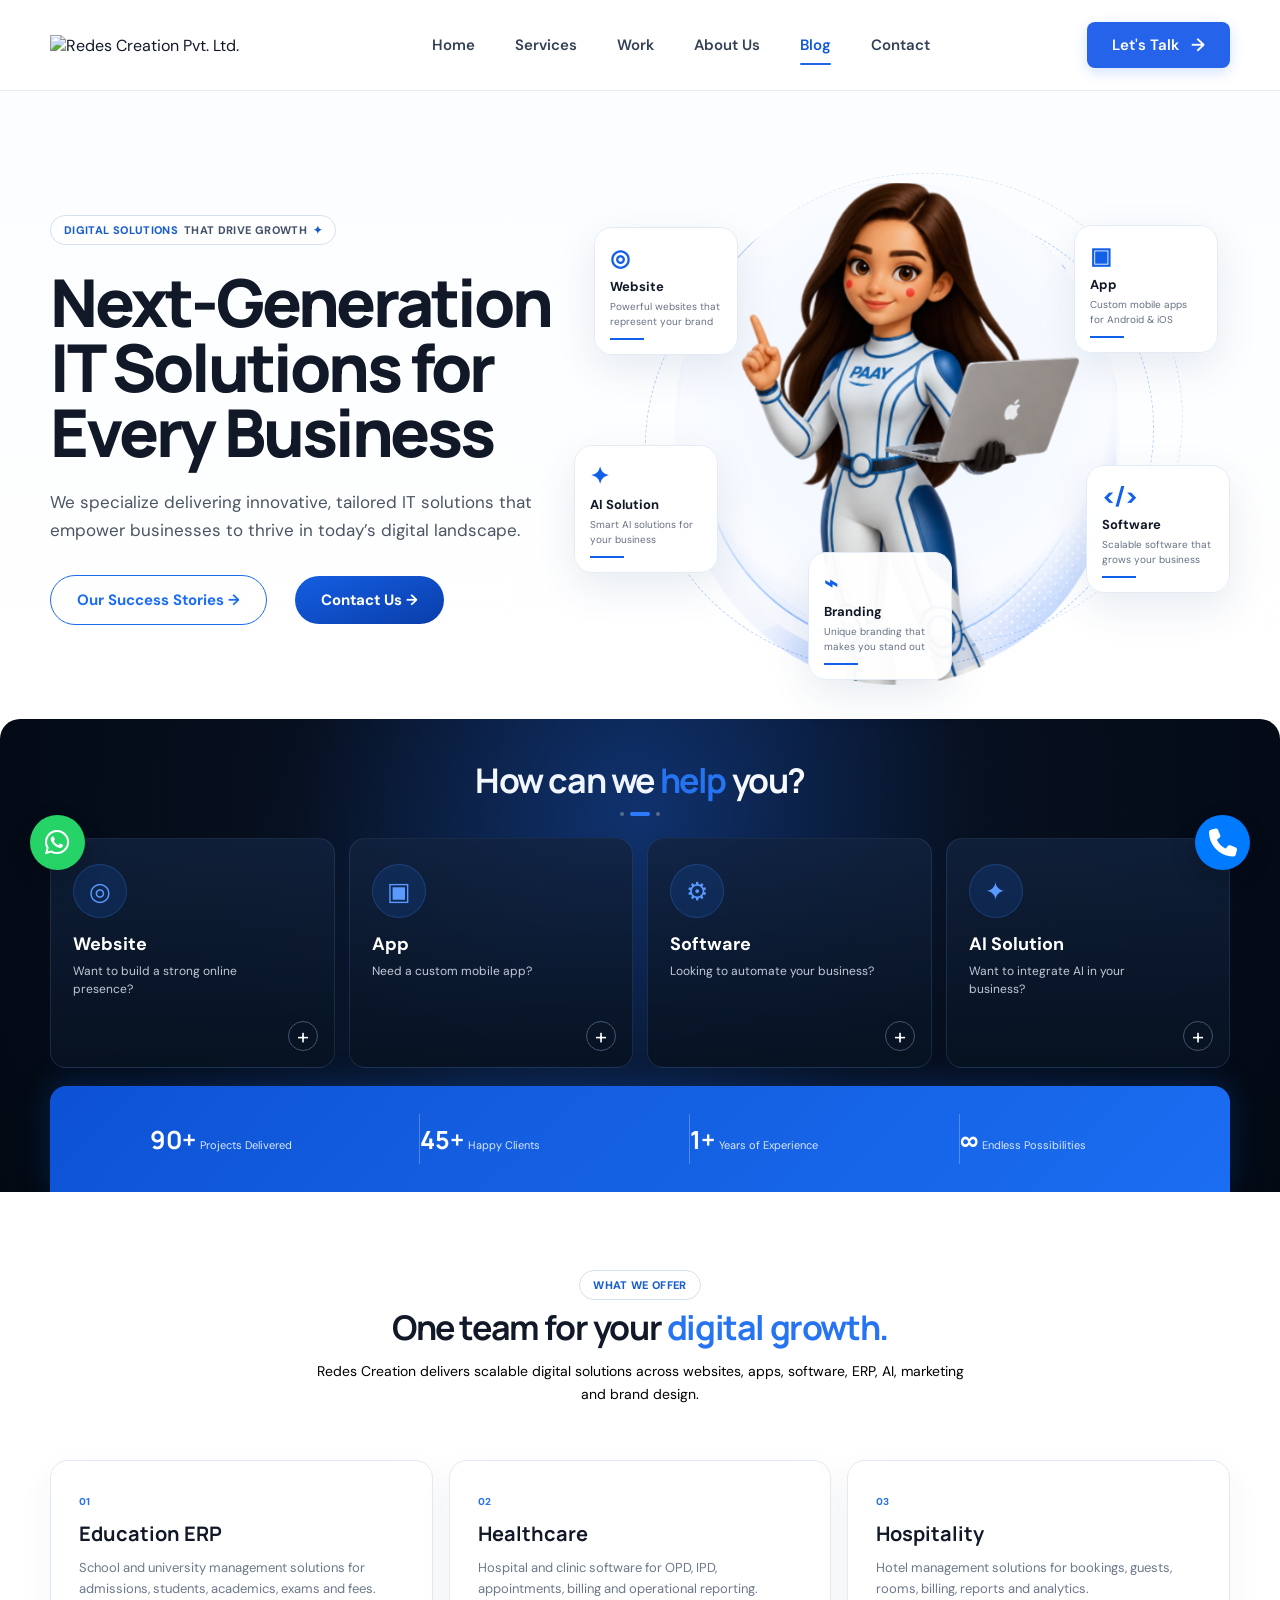
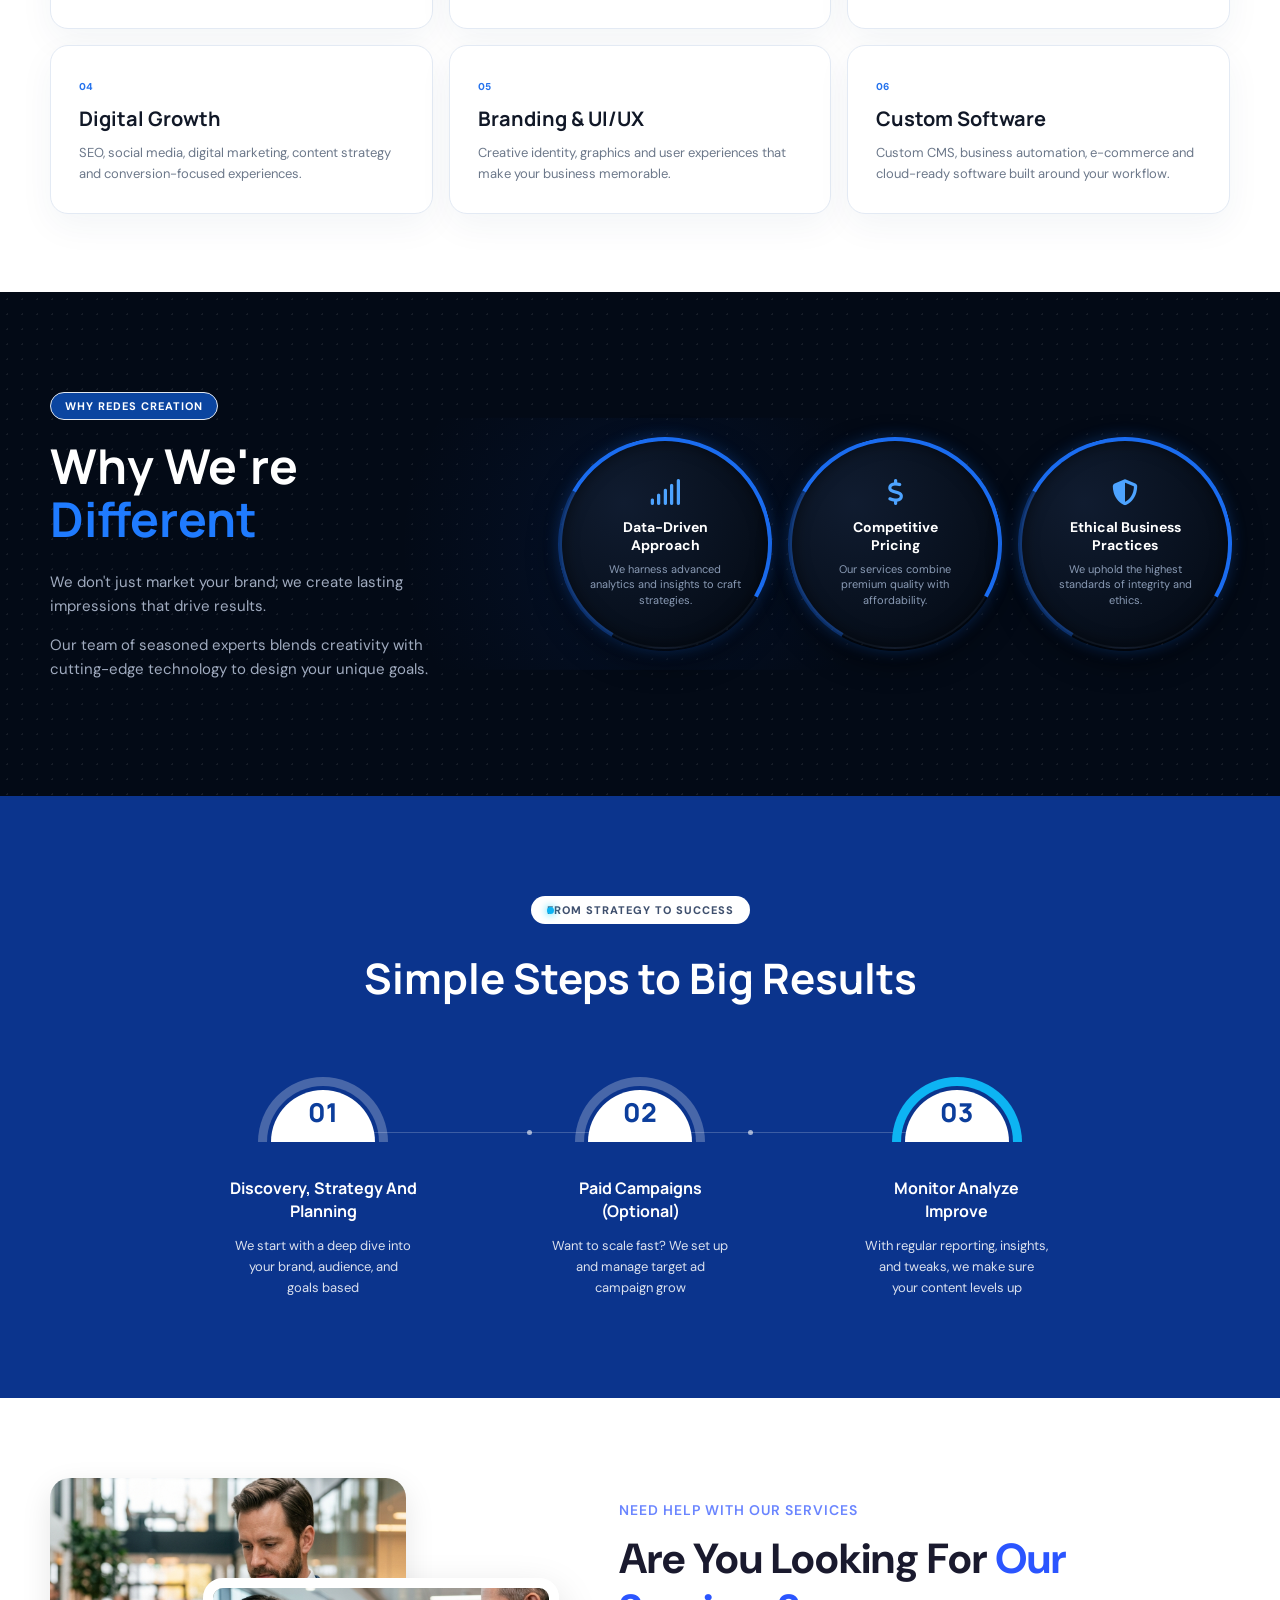
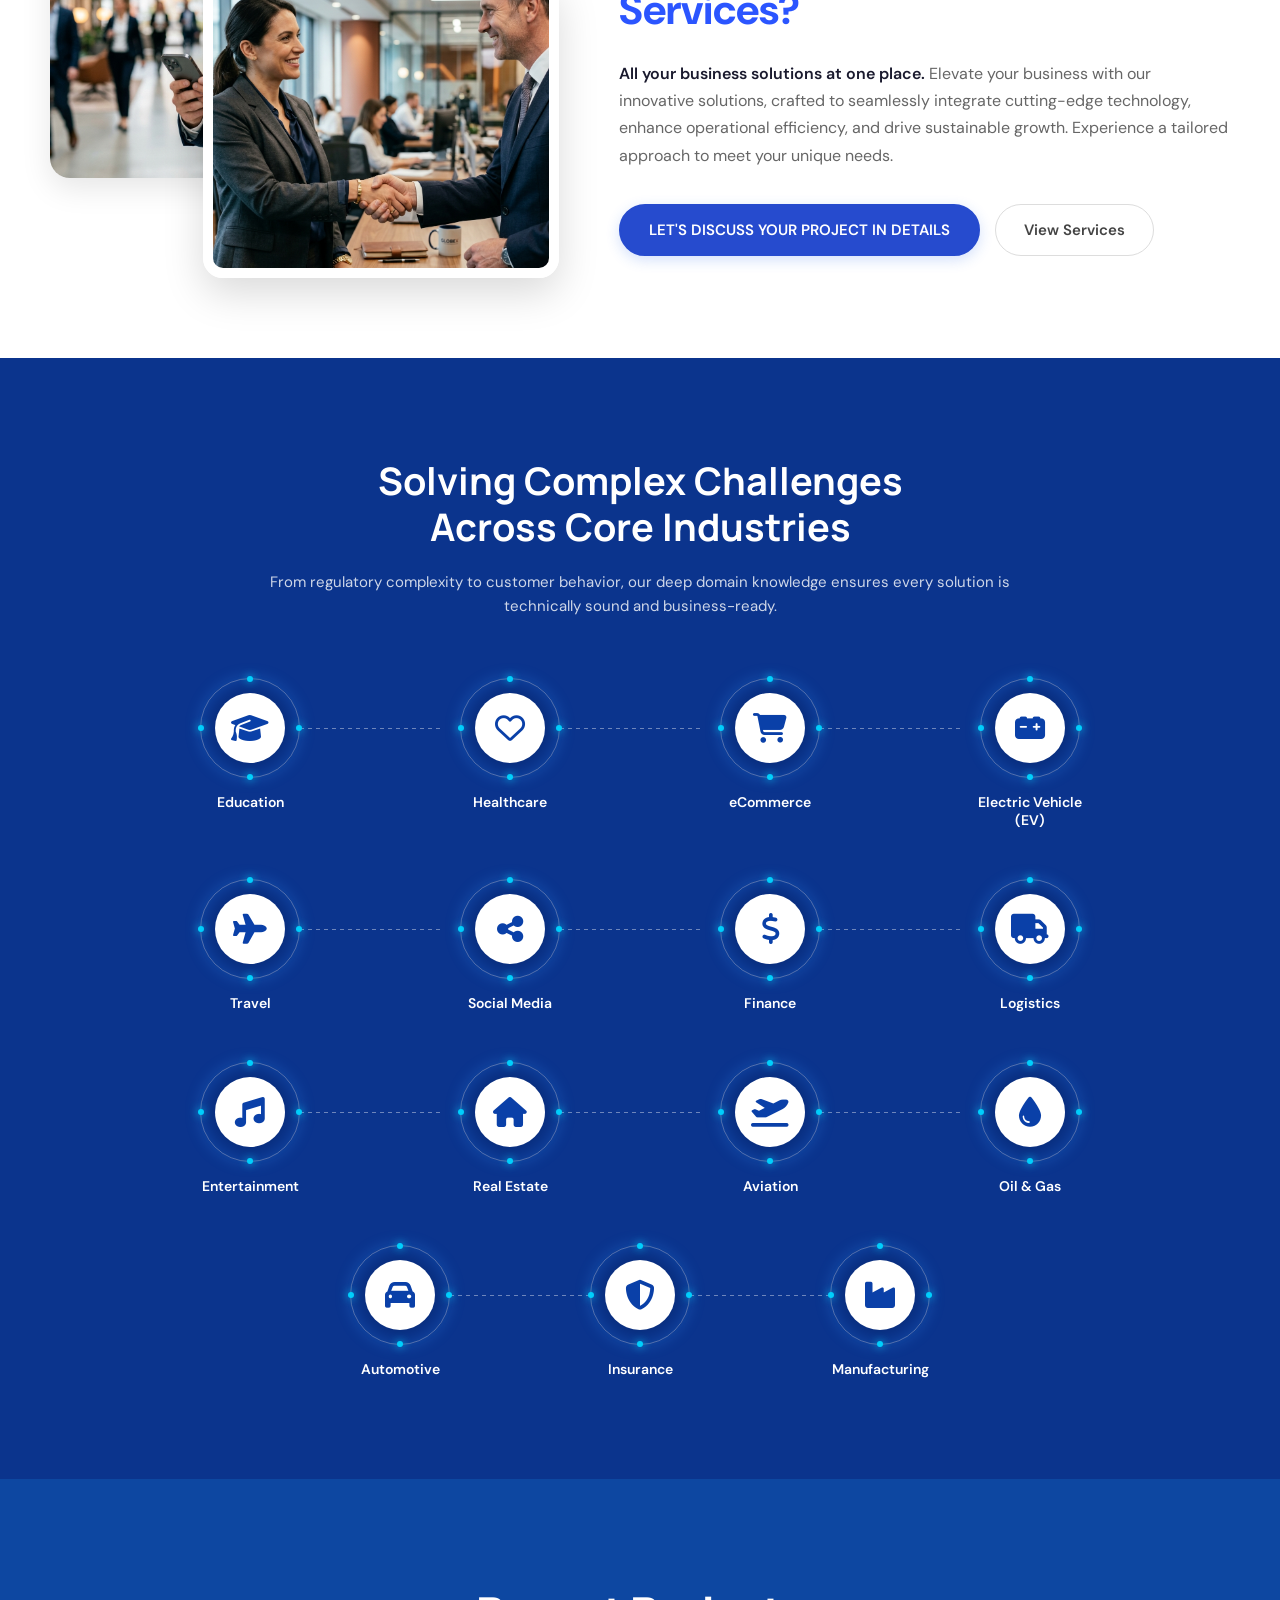
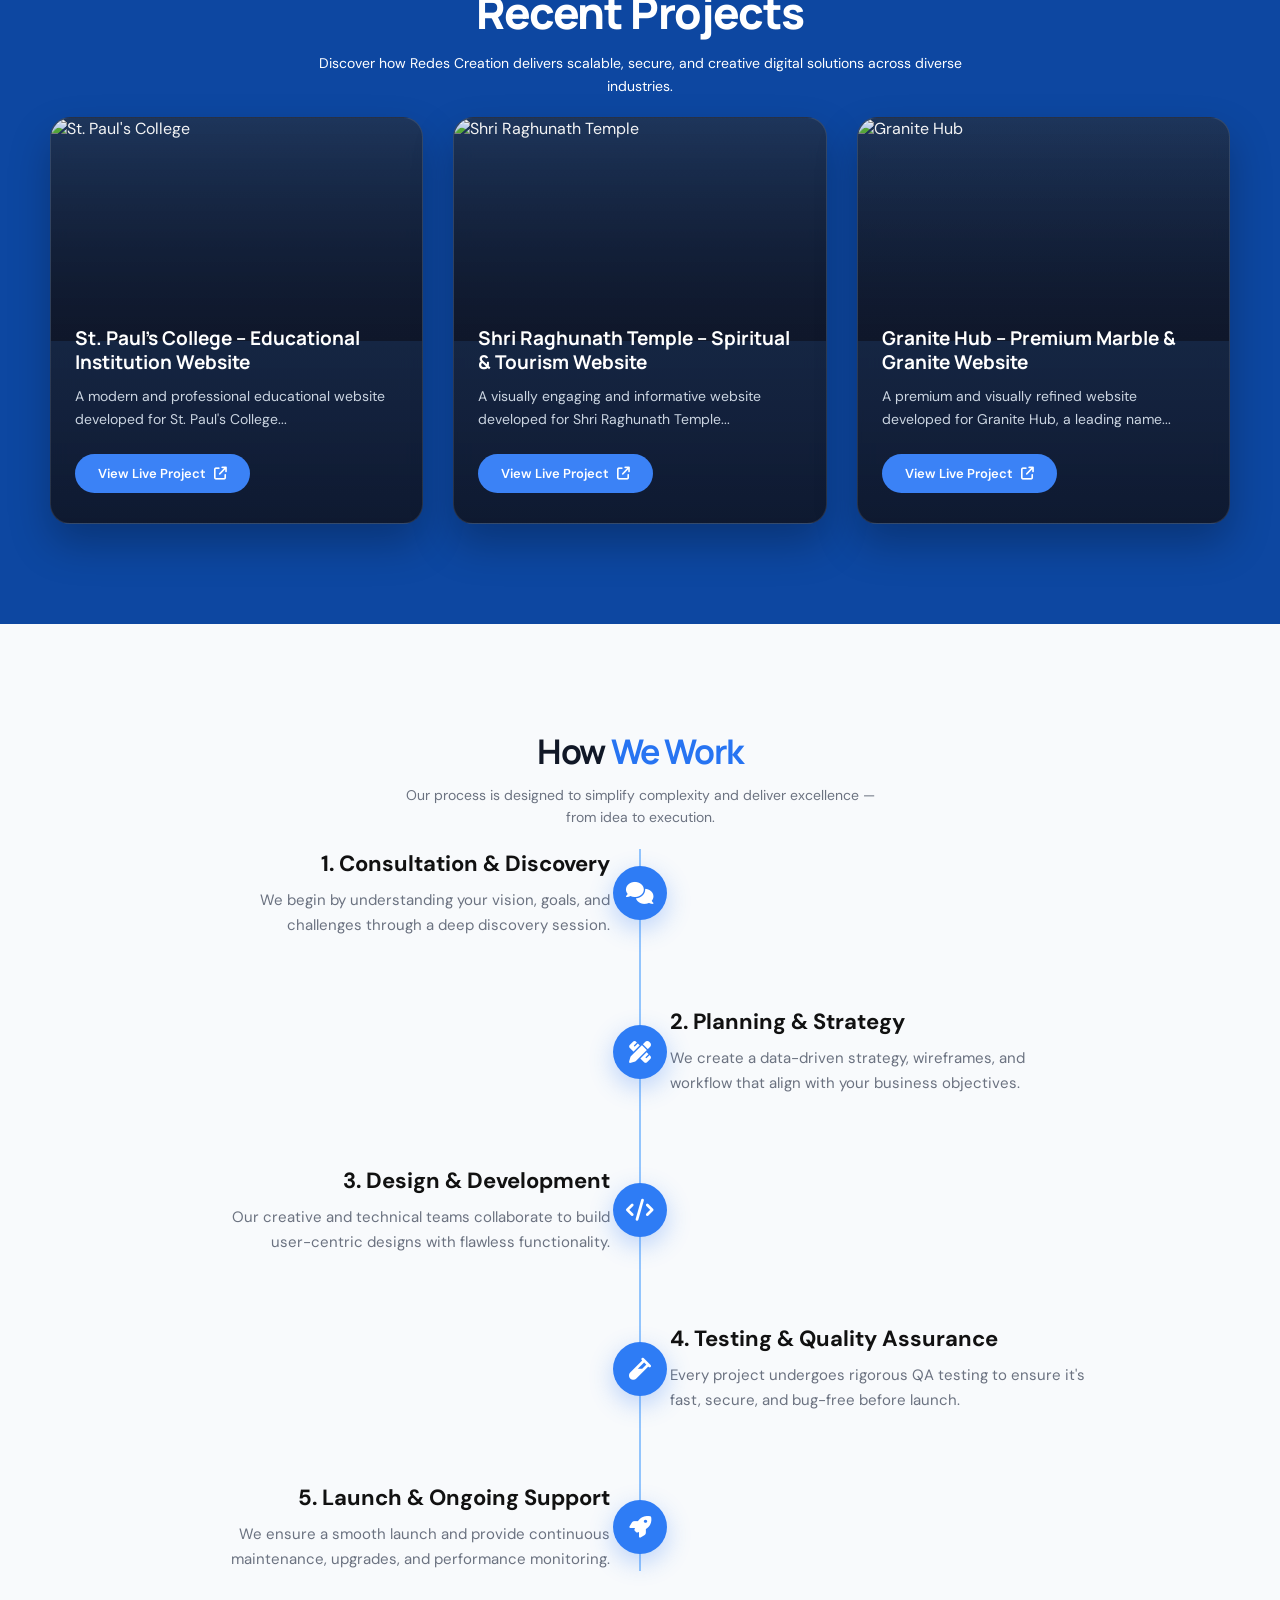
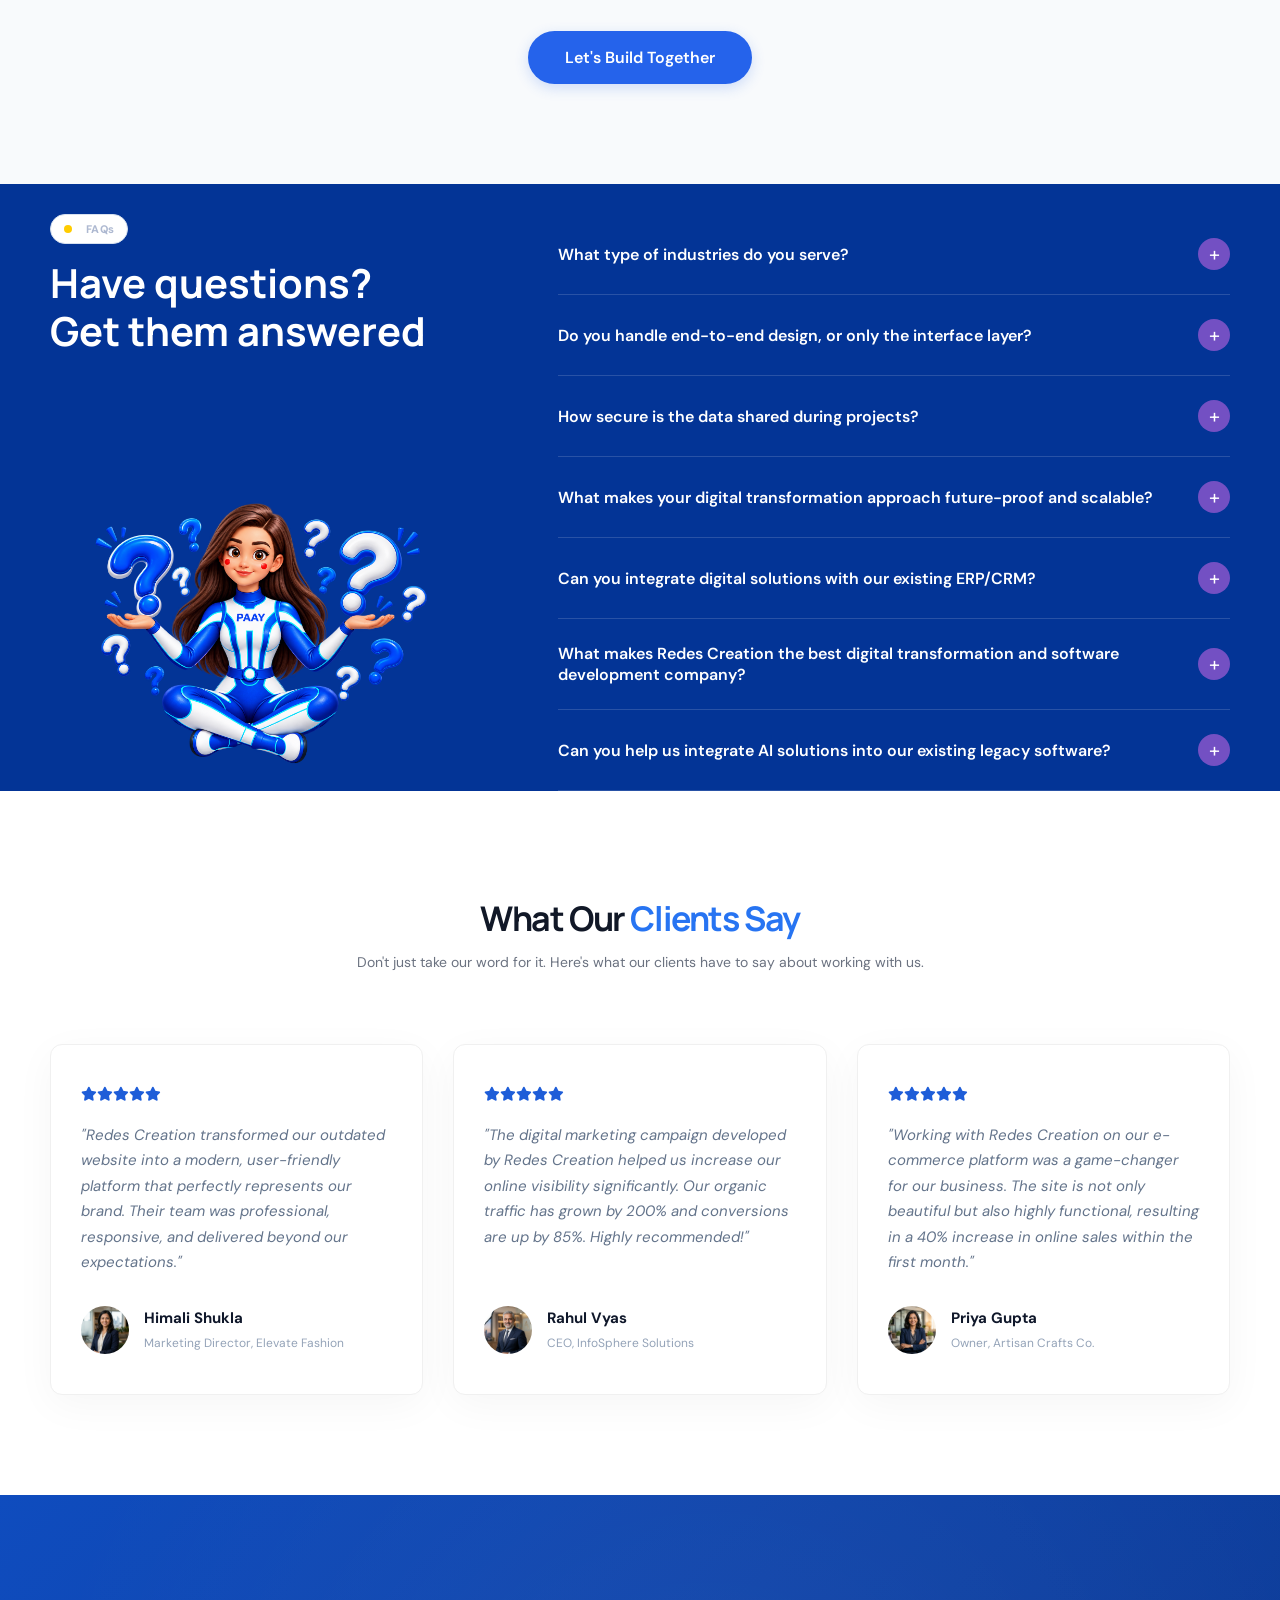
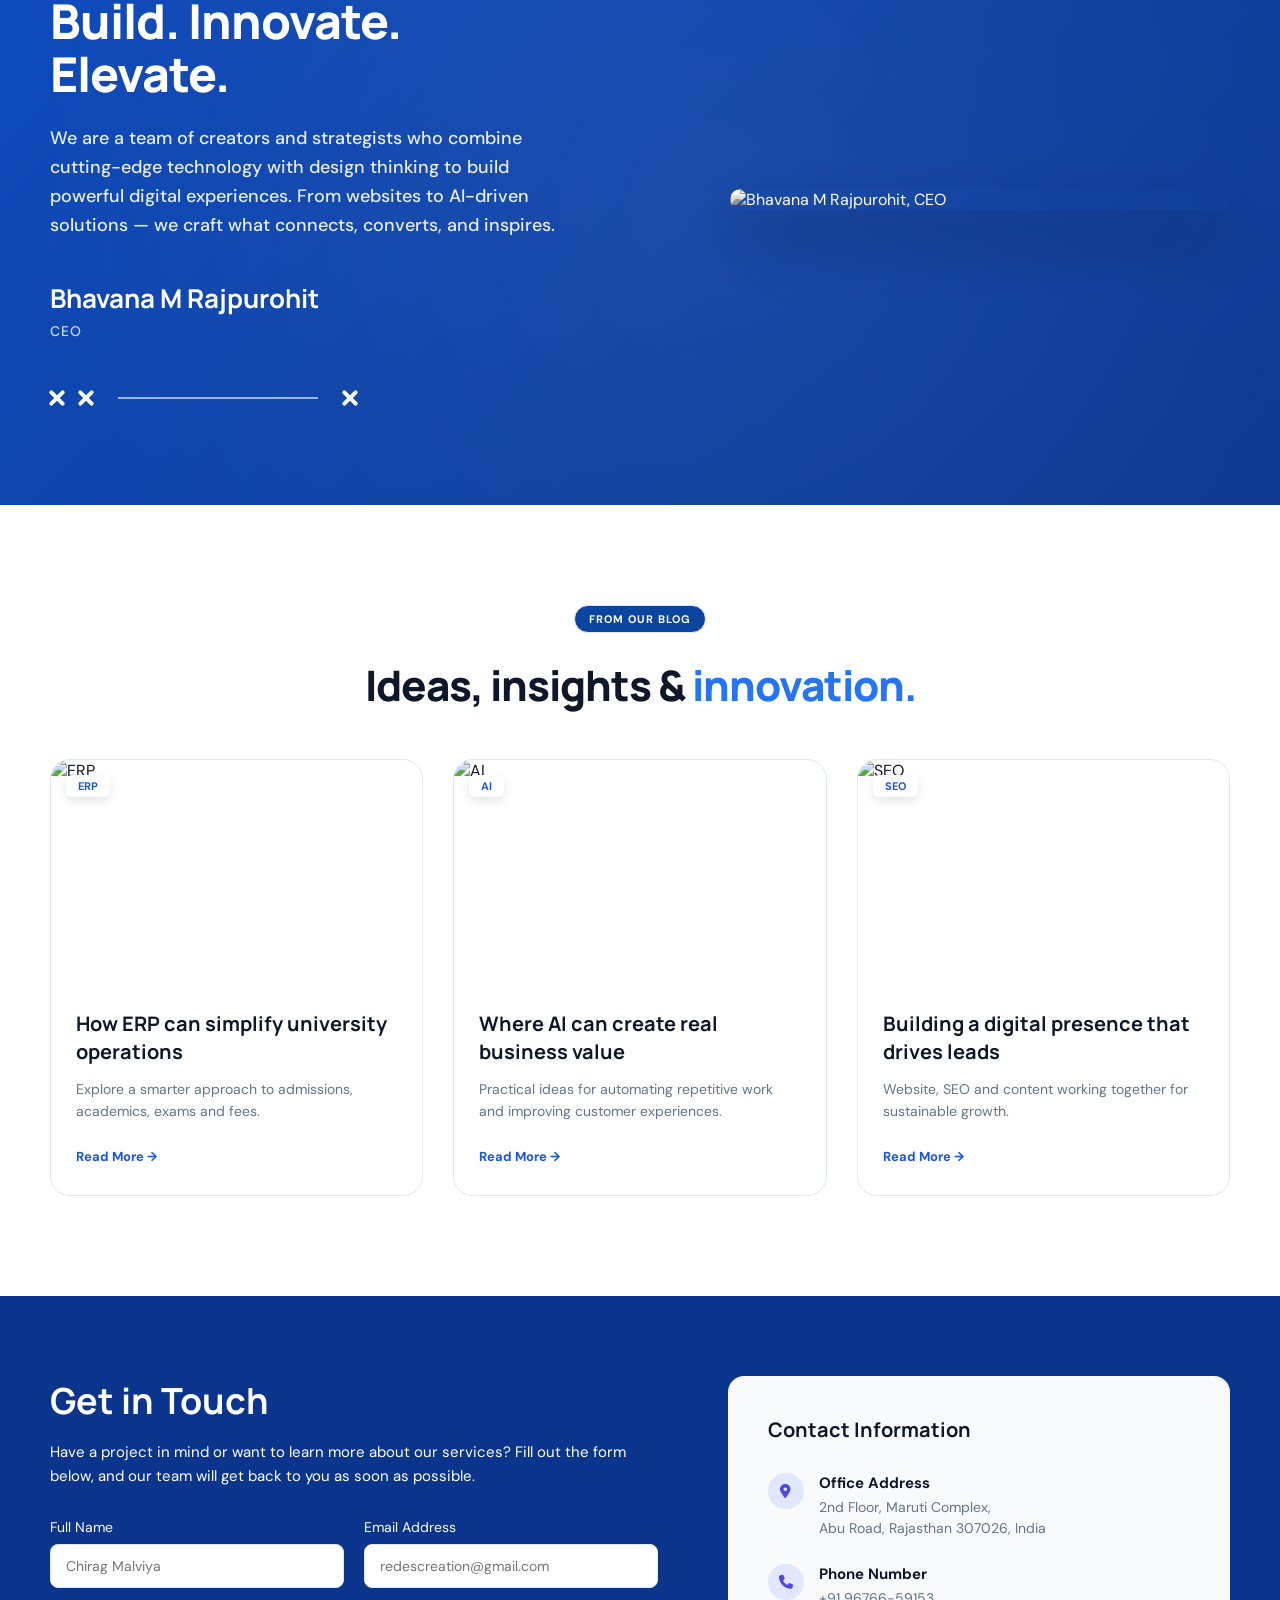
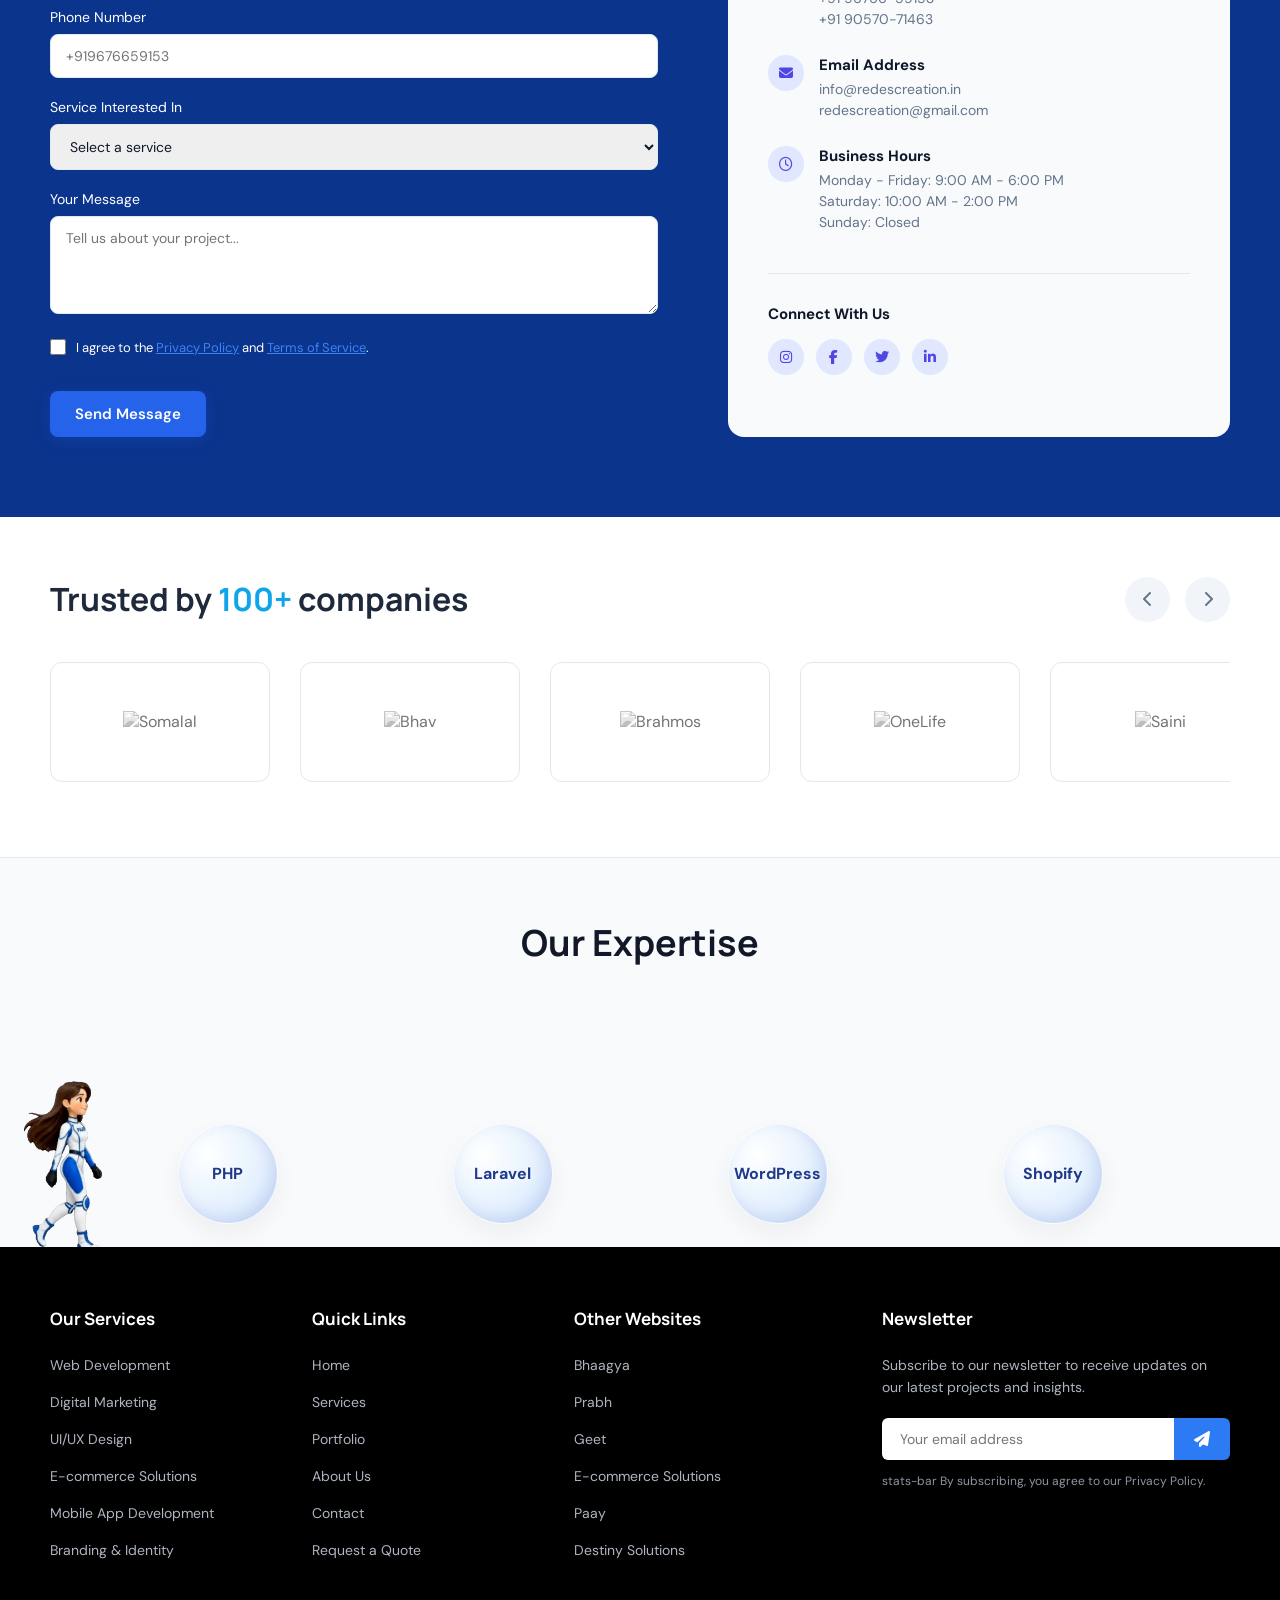
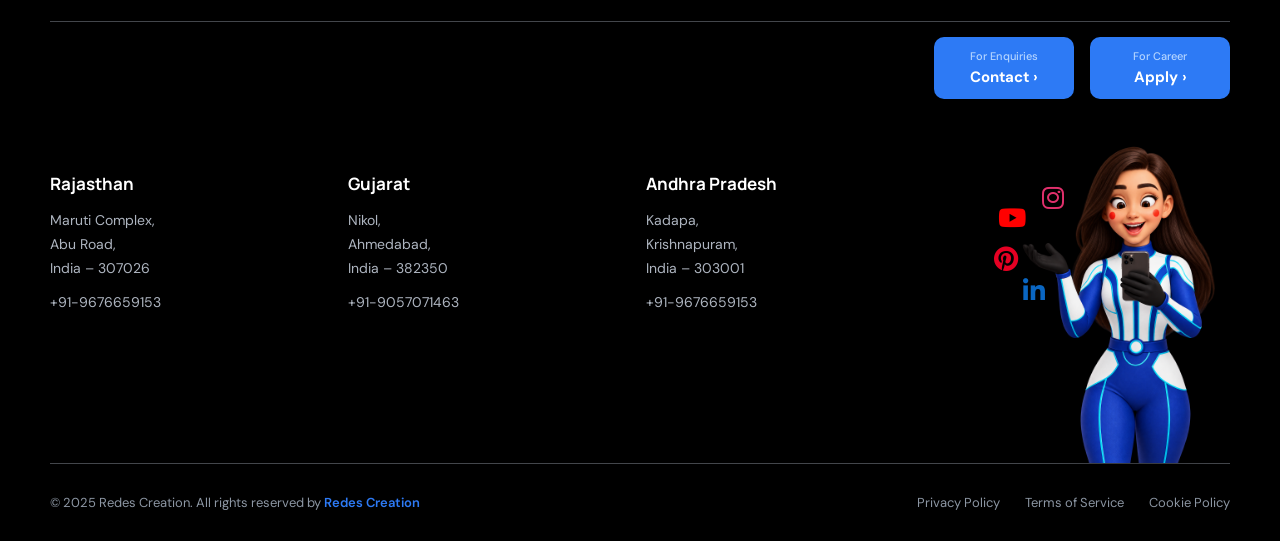
==== index.html @ 0eb821ce "update nav bar & footer" ====
<!doctype html>
<html lang="en">
  <head>
    <meta charset="UTF-8" />
    <meta name="viewport" content="width=device-width, initial-scale=1.0" />
    <meta
      name="description"
      content="Redes Creation Pvt. Ltd. — websites, mobile apps, software, AI solutions, ERP, digital marketing and branding."
    />
    <title>
      Redes Creation Pvt. Ltd. — Digital Solutions That Drive Growth
    </title>
    <link
      rel="stylesheet"
      href="https://cdnjs.cloudflare.com/ajax/libs/font-awesome/6.4.0/css/all.min.css"
    />
    <link rel="stylesheet" href="css/style.css" />
  </head>
  <body>
    <div class="top-glow"></div>

    <header class="site-header" id="home">
      <div class="container nav-wrap">
        <a href="#home" class="brand" aria-label="Redes Creation home">
          <img
            src="https://redescreation.in/images/ram.png"
            alt="Redes Creation Pvt. Ltd."
          />
        </a>
        <button
          class="menu-toggle"
          aria-label="Toggle navigation"
          aria-expanded="false"
        >
          <span></span><span></span><span></span>
        </button>
        <nav class="main-nav">
          <a class="active" href="index.html">Home</a>
          <a href="pages/service.html">Services</a>
          <a href="#work">Work</a>
          <a href="#about">About Us</a>
          <a href="#blog">Blog</a>
          <a href="#contact">Contact</a>
        </nav>
        <a class="btn btn-primary nav-cta" href="#contact"
          >Let's Talk <span>→</span></a
        >
      </div>
    </header>

    <main>
      <!-- HERO -->
      <section class="hero">
        <div class="container hero-grid">
          <div class="hero-copy reveal">
            <div class="eyebrow">
              DIGITAL SOLUTIONS <span>THAT DRIVE GROWTH</span> ✦
            </div>
            <h1>Next-Generation IT Solutions for Every Business</h1>
            <p class="hero-lead">
              We specialize delivering innovative, tailored IT solutions that
              empower businesses to thrive in today’s digital landscape.
            </p>
            <div class="hero-actions">
              <a href="#work" class="hero-btn-outline"
                >Our Success Stories &rarr;</a
              >
              <a href="#contact" class="hero-btn-cyan">Contact Us &rarr;</a>
            </div>
          </div>

          <div class="hero-visual reveal delay-1">
            <div class="hero-orbit orbit-a"></div>
            <div class="hero-orbit orbit-b"></div>
            <div class="hero-person">
              <img
                src="assets/hero background.png"
                alt="Digital solutions specialist"
              />
            </div>

            <div class="hero-person">
              <img
                src="assets/hero charecter.png"
                alt="Digital solutions specialist"
              />
            </div>

            <div class="floating-card website-card">
              <div class="card-icon">◎</div>
              <b>Website</b
              ><span>Powerful websites that represent your brand</span><i></i>
            </div>
            <div class="floating-card app-card">
              <div class="card-icon">▣</div>
              <b>App</b><span>Custom mobile apps for Android & iOS</span><i></i>
            </div>
            <div class="floating-card ai-card">
              <div class="card-icon">✦</div>
              <b>AI Solution</b><span>Smart AI solutions for your business</span
              ><i></i>
            </div>
            <div class="floating-card software-card">
              <div class="card-icon">&lt;/&gt;</div>
              <b>Software</b
              ><span>Scalable software that grows your business</span><i></i>
            </div>
            <div class="floating-card brand-card">
              <div class="card-icon">⌁</div>
              <b>Branding</b
              ><span>Unique branding that makes you stand out</span><i></i>
            </div>
            </div>
          </div>
        </div>
      </section>
      
      
      <!-- SERVICE SELECTOR -->
      <section class="service-selector" id="services">
        <div class="container">
          <div class="section-heading centered">
            <h2>How can we <span>help</span> you?</h2>
            <div class="dots"><i></i><i class="active"></i><i></i></div>
          </div>

          <div class="service-grid">
            <article class="service-card" data-service="website">
              <div class="service-card-front">
                <div class="service-icon">◎</div>
                <h3>Website</h3>
                <p>
                  Want to build a strong online presence?
                </p>
                <button class="expand-btn" aria-label="Open website services">
                  +
                </button>
              </div>
              <div class="service-card-back">
                <h3>Website Development</h3>
                <ul>
                  <li>Corporate & business websites</li>
                  <li>Hospital & hotel websites</li>
                  <li>Custom CMS and e-commerce</li>
                  <li>Mobile responsive UI/UX</li>
                  <li>SEO-ready architecture</li>
                </ul>
                <a href="#contact" class="learn-more"
                  >Discuss Project <span>→</span></a
                >
              </div>
            </article>

            <article class="service-card" data-service="app">
              <div class="service-card-front">
                <div class="service-icon">▣</div>
                <h3>App</h3>
                <p>Need a custom mobile app?</p>
                <button class="expand-btn" aria-label="Open app services">
                  +
                </button>
              </div>
              <div class="service-card-back">
                <h3>App Development</h3>
                <ul>
                  <li>Android App Development</li>
                  <li>iOS App Development</li>
                  <li>Cross Platform Apps</li>
                  <li>UI/UX Design</li>
                  <li>App Maintenance</li>
                </ul>
                <a href="#contact" class="learn-more"
                  >Discuss Project <span>→</span></a
                >
              </div>
            </article>

            <article class="service-card" data-service="software">
              <div class="service-card-front">
                <div class="service-icon">⚙</div>
                <h3>Software</h3>
                <p>Looking to automate your business?</p>
                <button class="expand-btn" aria-label="Open software services">
                  +
                </button>
              </div>
              <div class="service-card-back">
                <h3>Software & ERP</h3>
                <ul>
                  <li>Education ERP & school mgmt</li>
                  <li>University admissions & exams</li>
                  <li>Hospital management systems</li>
                  <li>Hotel management systems</li>
                  <li>Business automation</li>
                </ul>
                <a href="#contact" class="learn-more"
                  >Discuss Project <span>→</span></a
                >
              </div>
            </article>

            <article class="service-card" data-service="ai">
              <div class="service-card-front">
                <div class="service-icon">✦</div>
                <h3>AI Solution</h3>
                <p>Want to integrate AI in your business?</p>
                <button class="expand-btn" aria-label="Open AI services">
                  +
                </button>
              </div>
              <div class="service-card-back">
                <h3>AI Solutions</h3>
                <ul>
                  <li>AI chat and support</li>
                  <li>Workflow automation</li>
                  <li>Business intelligence</li>
                  <li>AI-assisted content</li>
                  <li>Custom AI integrations</li>
                </ul>
                <a href="#contact" class="learn-more"
                  >Discuss Project <span>→</span></a
                >
              </div>
            </article>
          </div>

          <div class="stats-bar">
            <div class="stat">
              <!-- <span class="stat-icon">🚀</span> -->
              <div class="stat-info">
                <strong data-count="100">100+</strong>
                <small>Projects Delivered</small>
              </div>
            </div>
            <div class="stat">
              <!-- <span class="stat-icon">♟</span> -->
              <div class="stat-info">
                <strong data-count="50">50+</strong>
                <small>Happy Clients</small>
              </div>
            </div>
            <div class="stat">
              <!-- <span class="stat-icon">◉</span> -->
              <div class="stat-info">
                <strong data-count="1">1+</strong>
                <small>Years of Experience</small>
              </div>
            </div>
            <div class="stat">
              <!-- <span class="stat-icon">∞</span> -->
              <div class="stat-info">
                <strong>∞</strong>
                <small>Endless Possibilities</small>
              </div>
            </div>
          </div>
        </div>
      </section>
      
      <!-- CAPABILITIES -->
      <section class="capabilities section-light" id="capabilities">
        <div class="container">
          <div class="section-heading centered">
            <span class="mini-label">WHAT WE OFFER</span>
            <h2>One team for your <span>digital growth.</span></h2>
            <p class="mini-label-p2">
              Redes Creation delivers scalable digital solutions across
              websites, apps, software, ERP, AI, marketing and brand design.
            </p>
          </div>
          <div class="cap-grid">
            <div class="cap-card">
              <span>01</span>
              <h3>Education ERP</h3>
              <p>
                School and university management solutions for admissions,
                students, academics, exams and fees.
              </p>
            </div>
            <div class="cap-card">
              <span>02</span>
              <h3>Healthcare</h3>
              <p>
                Hospital and clinic software for OPD, IPD, appointments, billing
                and operational reporting.
              </p>
            </div>
            <div class="cap-card">
              <span>03</span>
              <h3>Hospitality</h3>
              <p>
                Hotel management solutions for bookings, guests, rooms, billing,
                reports and analytics.
              </p>
            </div>
            <div class="cap-card">
              <span>04</span>
              <h3>Digital Growth</h3>
              <p>
                SEO, social media, digital marketing, content strategy and
                conversion-focused experiences.
              </p>
            </div>
            <div class="cap-card">
              <span>05</span>
              <h3>Branding &amp; UI/UX</h3>
              <p>
                Creative identity, graphics and user experiences that make your
                business memorable.
              </p>
            </div>
            <div class="cap-card">
              <span>06</span>
              <h3>Custom Software</h3>
              <p>
                Custom CMS, business automation, e-commerce and cloud-ready
                software built around your workflow.
              </p>
            </div>
          </div>
        </div>
      </section>

      <!-- WHY -->
      <section class="why-section-dark" id="why-us">
        <div class="container why-container">
          <div class="why-content">
            <span class="pill-label">WHY REDES CREATION</span>
            <h2>Why We're <span class="text-blue">Different</span></h2>
            <p>
              We don't just market your brand; we create lasting impressions
              that drive results.
            </p>
            <p>
              Our team of seasoned experts blends creativity
              with cutting-edge technology to design your unique goals.
            </p>
          </div>
          <div class="why-cards">
            <!-- Card 1 -->
            <div class="why-card">
              <div class="card-inner">
                <i class="fa-solid fa-signal why-icon"></i>
                <h3>Data-Driven<br/>Approach</h3>
                <p>We harness advanced analytics and insights to craft strategies.</p>
              </div>
            </div>
            <!-- Card 2 -->
            <div class="why-card">
              <div class="card-inner">
                <i class="fa-solid fa-dollar-sign why-icon"></i>
                <h3>Competitive<br/>Pricing</h3>
                <p>Our services combine premium quality with affordability.</p>
              </div>
            </div>
            <!-- Card 3 -->
            <div class="why-card">
              <div class="card-inner">
                <i class="fa-solid fa-shield-halved why-icon"></i>
                <h3>Ethical Business<br/>Practices</h3>
                <p>We uphold the highest standards of integrity and ethics.</p>
              </div>
            </div>
          </div>
        </div>
      </section>
      
      
      <!-- PROCESS SECTION -->
      <section class="process-section-blue" id="process">
        <div class="container">
          <div class="process-header-blue">
            <div class="process-eyebrow-blue">
              <span class="dot"></span> FROM STRATEGY TO SUCCESS
            </div>
            <h2 class="process-title-blue">Simple Steps to Big Results</h2>
          </div>
          
          <div class="process-steps-container">
            <div class="process-connecting-line"></div>
            
            <!-- Step 1 -->
            <div class="process-step-blue">
              <div class="step-arc-container">
                <div class="step-arc arc-1"></div>
                <div class="step-semi-circle">01</div>
              </div>
              <h3>Discovery, Strategy And<br/>Planning</h3>
              <p>We start with a deep dive into<br/>your brand, audience, and<br/>goals based</p>
            </div>
            
            <!-- Step 2 -->
            <div class="process-step-blue">
              <div class="step-arc-container">
                <div class="step-arc arc-2"></div>
                <div class="step-semi-circle">02</div>
              </div>
              <h3>Paid Campaigns<br/>(Optional)</h3>
              <p>Want to scale fast? We set up<br/>and manage target ad<br/>campaign grow</p>
            </div>
            
            <!-- Step 3 -->
            <div class="process-step-blue">
              <div class="step-arc-container">
                <div class="step-arc arc-3"></div>
                <div class="step-semi-circle">03</div>
              </div>
              <h3>Monitor Analyze<br/>Improve</h3>
              <p>With regular reporting, insights,<br/>and tweaks, we make sure<br/>your content levels up</p>
            </div>
          </div>
        </div>
      </section>
      <!-- TESTIMONIALS -->

      <!-- CTA SERVICES SECTION -->
      <section class="cta-services-section" id="cta-services">
        <div class="container cta-services-container">
          <div class="cta-images-col">
            <div class="image-wrapper-back">
              <img src="assets/phone_cta.jpg" alt="Business person on phone" />
            </div>
            <div class="image-wrapper-front">
              <img src="assets/handshake_cta.jpg" alt="Handshake" />
            </div>
          </div>
          <div class="cta-content-col">
            <span class="cta-eyebrow">NEED HELP WITH OUR SERVICES</span>
            <h2 class="cta-title">Are You Looking For <span class="text-blue">Our Services?</span></h2>
            <p class="cta-desc">
              <strong>All your business solutions at one place.</strong> Elevate your business with our innovative solutions, crafted to seamlessly integrate cutting-edge technology, enhance operational efficiency, and drive sustainable growth. Experience a tailored approach to meet your unique needs.
            </p>
            <div class="cta-buttons">
              <a href="#contact" class="btn btn-primary cta-btn">LET'S DISCUSS YOUR PROJECT IN DETAILS</a>
              <a href="#services" class="btn btn-outline cta-btn">View Services</a>
            </div>
          </div>
        </div>
      </section>
      <!-- INDUSTRIES SECTION -->
      <section class="industries-section-blue" id="industries">
        <div class="container">
          <div class="industries-header-blue">
            <h2 class="industries-title-blue">Solving Complex Challenges<br/>Across Core Industries</h2>
            <p class="industries-subtitle-blue">
              From regulatory complexity to customer behavior, our deep domain knowledge ensures every solution is technically sound and business-ready.
            </p>
          </div>
          
          <div class="industries-network">
            <!-- Row 1 -->
            <div class="ind-row">
              <div class="ind-item">
                <div class="ind-icon-box">
                  <div class="ind-ring">
                    <i class="dot d-top"></i><i class="dot d-right"></i><i class="dot d-bottom"></i><i class="dot d-left"></i>
                  </div>
                  <div class="ind-circle"><i class="fa-solid fa-graduation-cap"></i></div>
                  <div class="ind-line"></div>
                </div>
                <p>Education</p>
              </div>
              <div class="ind-item">
                <div class="ind-icon-box">
                  <div class="ind-ring">
                    <i class="dot d-top"></i><i class="dot d-right"></i><i class="dot d-bottom"></i><i class="dot d-left"></i>
                  </div>
                  <div class="ind-circle"><i class="fa-regular fa-heart"></i></div>
                  <div class="ind-line"></div>
                </div>
                <p>Healthcare</p>
              </div>
              <div class="ind-item">
                <div class="ind-icon-box">
                  <div class="ind-ring">
                    <i class="dot d-top"></i><i class="dot d-right"></i><i class="dot d-bottom"></i><i class="dot d-left"></i>
                  </div>
                  <div class="ind-circle"><i class="fa-solid fa-cart-shopping"></i></div>
                  <div class="ind-line"></div>
                </div>
                <p>eCommerce</p>
              </div>
              <div class="ind-item">
                <div class="ind-icon-box">
                  <div class="ind-ring">
                    <i class="dot d-top"></i><i class="dot d-right"></i><i class="dot d-bottom"></i><i class="dot d-left"></i>
                  </div>
                  <div class="ind-circle"><i class="fa-solid fa-car-battery"></i></div>
                </div>
                <p>Electric Vehicle (EV)</p>
              </div>
            </div>
            
            <!-- Row 2 -->
            <div class="ind-row">
              <div class="ind-item">
                <div class="ind-icon-box">
                  <div class="ind-ring">
                    <i class="dot d-top"></i><i class="dot d-right"></i><i class="dot d-bottom"></i><i class="dot d-left"></i>
                  </div>
                  <div class="ind-circle"><i class="fa-solid fa-plane"></i></div>
                  <div class="ind-line"></div>
                </div>
                <p>Travel</p>
              </div>
              <div class="ind-item">
                <div class="ind-icon-box">
                  <div class="ind-ring">
                    <i class="dot d-top"></i><i class="dot d-right"></i><i class="dot d-bottom"></i><i class="dot d-left"></i>
                  </div>
                  <div class="ind-circle"><i class="fa-solid fa-share-nodes"></i></div>
                  <div class="ind-line"></div>
                </div>
                <p>Social Media</p>
              </div>
              <div class="ind-item">
                <div class="ind-icon-box">
                  <div class="ind-ring">
                    <i class="dot d-top"></i><i class="dot d-right"></i><i class="dot d-bottom"></i><i class="dot d-left"></i>
                  </div>
                  <div class="ind-circle"><i class="fa-solid fa-dollar-sign"></i></div>
                  <div class="ind-line"></div>
                </div>
                <p>Finance</p>
              </div>
              <div class="ind-item">
                <div class="ind-icon-box">
                  <div class="ind-ring">
                    <i class="dot d-top"></i><i class="dot d-right"></i><i class="dot d-bottom"></i><i class="dot d-left"></i>
                  </div>
                  <div class="ind-circle"><i class="fa-solid fa-truck"></i></div>
                </div>
                <p>Logistics</p>
              </div>
            </div>
            
            <!-- Row 3 -->
            <div class="ind-row">
              <div class="ind-item">
                <div class="ind-icon-box">
                  <div class="ind-ring">
                    <i class="dot d-top"></i><i class="dot d-right"></i><i class="dot d-bottom"></i><i class="dot d-left"></i>
                  </div>
                  <div class="ind-circle"><i class="fa-solid fa-music"></i></div>
                  <div class="ind-line"></div>
                </div>
                <p>Entertainment</p>
              </div>
              <div class="ind-item">
                <div class="ind-icon-box">
                  <div class="ind-ring">
                    <i class="dot d-top"></i><i class="dot d-right"></i><i class="dot d-bottom"></i><i class="dot d-left"></i>
                  </div>
                  <div class="ind-circle"><i class="fa-solid fa-house"></i></div>
                  <div class="ind-line"></div>
                </div>
                <p>Real Estate</p>
              </div>
              <div class="ind-item">
                <div class="ind-icon-box">
                  <div class="ind-ring">
                    <i class="dot d-top"></i><i class="dot d-right"></i><i class="dot d-bottom"></i><i class="dot d-left"></i>
                  </div>
                  <div class="ind-circle"><i class="fa-solid fa-plane-departure"></i></div>
                  <div class="ind-line"></div>
                </div>
                <p>Aviation</p>
              </div>
              <div class="ind-item">
                <div class="ind-icon-box">
                  <div class="ind-ring">
                    <i class="dot d-top"></i><i class="dot d-right"></i><i class="dot d-bottom"></i><i class="dot d-left"></i>
                  </div>
                  <div class="ind-circle"><i class="fa-solid fa-droplet"></i></div>
                </div>
                <p>Oil & Gas</p>
              </div>
            </div>
            
            <!-- Row 4 -->
            <div class="ind-row ind-row-center">
              <div class="ind-item">
                <div class="ind-icon-box">
                  <div class="ind-ring">
                    <i class="dot d-top"></i><i class="dot d-right"></i><i class="dot d-bottom"></i><i class="dot d-left"></i>
                  </div>
                  <div class="ind-circle"><i class="fa-solid fa-car"></i></div>
                  <div class="ind-line"></div>
                </div>
                <p>Automotive</p>
              </div>
              <div class="ind-item">
                <div class="ind-icon-box">
                  <div class="ind-ring">
                    <i class="dot d-top"></i><i class="dot d-right"></i><i class="dot d-bottom"></i><i class="dot d-left"></i>
                  </div>
                  <div class="ind-circle"><i class="fa-solid fa-shield-halved"></i></div>
                  <div class="ind-line"></div>
                </div>
                <p>Insurance</p>
              </div>
              <div class="ind-item">
                <div class="ind-icon-box">
                  <div class="ind-ring">
                    <i class="dot d-top"></i><i class="dot d-right"></i><i class="dot d-bottom"></i><i class="dot d-left"></i>
                  </div>
                  <div class="ind-circle"><i class="fa-solid fa-industry"></i></div>
                </div>
                <p>Manufacturing</p>
              </div>
            </div>
            
          </div>
        </div>
      </section>
      <!-- RECENT PROJECTS -->
      <section class="recent-projects" id="work">
        <div class="container">
          <div class="section-heading centered">
            <h2>Recent Projects</h2>
            <p class="section-subtitle-2">
              Discover how Redes Creation delivers scalable, secure, and
              creative digital solutions across diverse industries.
            </p>
          </div>

          <div class="projects-grid">
            <!-- Project 1 -->
            <article class="recent-project-card">
              <div class="card-cheracter-3">
                <img src="assets/card cheracter.png" alt="card cheracter" />
              </div>
              <div class="project-img-wrapper">
                <img
                  src="https://images.unsplash.com/photo-1517694712202-14dd9538aa97?q=80&w=800&auto=format&fit=crop"
                  alt="St. Paul's College"
                />
                <div class="project-overlay"></div>
              </div>
              <div class="project-content">
                <h3>St. Paul's College – Educational Institution Website</h3>
                <p>
                  A modern and professional educational website developed for
                  St. Paul's College...
                </p>
                <a href="#" class="btn btn-project"
                  >View Live Project
                  <i class="fa-solid fa-arrow-up-right-from-square"></i
                ></a>
              </div>
            </article>
            
            <!-- Project 2 -->
            <article class="recent-project-card">
              <div class="card-cheracter-3">
                <img src="assets/card cheracter.png" alt="card cheracter" />
              </div>
              <div class="project-img-wrapper">
                <img
                  src="https://images.unsplash.com/photo-1498050108023-c5249f4df085?q=80&w=800&auto=format&fit=crop"
                  alt="Shri Raghunath Temple"
                />
                <div class="project-overlay"></div>
              </div>
              <div class="project-content">
                <h3>Shri Raghunath Temple – Spiritual & Tourism Website</h3>
                <p>
                  A visually engaging and informative website developed for Shri
                  Raghunath Temple...
                </p>
                <a href="#" class="btn btn-project"
                >View Live Project
                <i class="fa-solid fa-arrow-up-right-from-square"></i
                  ></a>
                </div>
              </article>
              
              <!-- Project 3 -->
              <article class="recent-project-card">
                <div class="card-cheracter-3">
                  <img src="assets/card cheracter.png" alt="card cheracter" />
                </div>
                <div class="project-img-wrapper">
                  <img
                  src="https://images.unsplash.com/photo-1460925895917-afdab827c52f?q=80&w=800&auto=format&fit=crop"
                  alt="Granite Hub"
                  />
                  <div class="project-overlay"></div>
                </div>
                <div class="project-content">
                  <h3>Granite Hub – Premium Marble & Granite Website</h3>
                  <p>
                    A premium and visually refined website developed for Granite
                    Hub, a leading name...
                  </p>
                  <a href="#" class="btn btn-project"
                  >View Live Project
                  <i class="fa-solid fa-arrow-up-right-from-square"></i
                    ></a>
                  </div>
                </article>
              </div>
            </div>
          </section>
          <!-- HOW WE WORK -->
          <section class="how-we-work section-light" id="process">
            <div class="container">
              <div class="section-heading centered reveal">
                <h2>How <span>We Work</span></h2>
                <p class="section-subtitle">
                  Our process is designed to simplify complexity and deliver
                  excellence —<br />from idea to execution.
                </p>
              </div>
    
              <div class="timeline-container">
                <div class="timeline-line"></div>
    
                <div class="timeline-step step-left reveal">
                  <div class="timeline-content">
                    <h3>1. Consultation &amp; Discovery</h3>
                    <p>
                      We begin by understanding your vision, goals, and challenges
                      through a deep discovery session.
                    </p>
                  </div>
                  <div class="timeline-icon">
                    <i class="fa-solid fa-comments"></i>
                  </div>
                  <div class="timeline-empty"></div>
                </div>
    
                <div class="timeline-step step-right reveal delay-1">
                  <div class="timeline-empty"></div>
                  <div class="timeline-icon">
                    <i class="fa-solid fa-pen-ruler"></i>
                  </div>
                  <div class="timeline-content">
                    <h3>2. Planning &amp; Strategy</h3>
                    <p>
                      We create a data-driven strategy, wireframes, and workflow
                      that align with your business objectives.
                    </p>
                  </div>
                </div>
    
                <div class="timeline-step step-left reveal delay-2">
                  <div class="timeline-content">
                    <h3>3. Design &amp; Development</h3>
                    <p>
                      Our creative and technical teams collaborate to build
                      user-centric designs with flawless functionality.
                    </p>
                  </div>
                  <div class="timeline-icon">
                    <i class="fa-solid fa-code"></i>
                  </div>
                  <div class="timeline-empty"></div>
                </div>
    
                <div class="timeline-step step-right reveal delay-1">
                  <div class="timeline-empty"></div>
                  <div class="timeline-icon">
                    <i class="fa-solid fa-vial"></i>
                  </div>
                  <div class="timeline-content">
                    <h3>4. Testing &amp; Quality Assurance</h3>
                    <p>
                      Every project undergoes rigorous QA testing to ensure it's
                      fast, secure, and bug-free before launch.
                    </p>
                  </div>
                </div>
    
                <div class="timeline-step step-left reveal delay-2">
                  <div class="timeline-content">
                    <h3>5. Launch &amp; Ongoing Support</h3>
                    <p>
                      We ensure a smooth launch and provide continuous maintenance,
                      upgrades, and performance monitoring.
                    </p>
                  </div>
                  <div class="timeline-icon">
                    <i class="fa-solid fa-rocket"></i>
                  </div>
                  <div class="timeline-empty"></div>
                </div>
              </div>
              
              <div class="centered mt-5 reveal delay-3">
                <a href="#contact" class="btn btn-primary btn-lg"
                >Let's Build Together</a
                >
              </div>
            </div>
          </section>
          <!-- FAQ -->
          <section class="faq-section" id="faq">
            <div class="container faq-layout">
              <div class="faq-intro">
                <div class="faq-intro-text">
                  <span class="mini-label yellow-dot">FAQs</span>
                  <h2>Have questions?<br />Get them answered</h2>
                </div>
                <div class="faq-intro-img">
                  <img src="assets/faq-2.png" alt="FAQ Illustration" />
                </div>
              </div>
              <div class="faq-list">
                <div class="faq-item">
                  <button class="faq-question">
                    <span>What type of industries do you serve?</span>
                    <span class="faq-icon">+</span>
                  </button>
                  <div class="faq-answer">
                    <p>
                      We serve a diverse range of industries including healthcare,
                      education, hospitality, finance, and e-commerce, offering
                      tailored digital solutions for each.
                    </p>
                  </div>
                </div>
                <div class="faq-item">
                  <button class="faq-question">
                    <span
                      >Do you handle end-to-end design, or only the interface
                      layer?</span
                    >
                    <span class="faq-icon">+</span>
                  </button>
                  <div class="faq-answer">
                    <p>
                      We handle end-to-end design, from initial research and
                      wireframing to full visual design and interactive prototyping.
                    </p>
                  </div>
                </div>
                <div class="faq-item">
                  <button class="faq-question">
                    <span>How secure is the data shared during projects?</span>
                    <span class="faq-icon">+</span>
                  </button>
                  <div class="faq-answer">
                    <p>
                      We follow strict data protection protocols, signing NDAs and
                      using encrypted channels to ensure your data is always secure.
                    </p>
                  </div>
                </div>
                <div class="faq-item">
                  <button class="faq-question">
                    <span
                      >What makes your digital transformation approach future-proof
                      and scalable?</span
                    >
                    <span class="faq-icon">+</span>
                  </button>
                  <div class="faq-answer">
                    <p>
                      We build with modern, scalable architectures and cloud
                      infrastructure, ensuring your systems can grow alongside your
                      business.
                    </p>
                  </div>
                </div>
                <div class="faq-item">
                  <button class="faq-question">
                    <span
                      >Can you integrate digital solutions with our existing
                      ERP/CRM?</span
                    >
                    <span class="faq-icon">+</span>
                  </button>
                  <div class="faq-answer">
                    <p>
                      Yes, our team specializes in seamless API integrations with
                      legacy systems, modern ERPs, and CRMs to ensure unified
                      operations.
                    </p>
                  </div>
                </div>
                <div class="faq-item">
                  <button class="faq-question">
                    <span
                      >What makes Redes Creation the best digital transformation and
                      software development company?</span
                    >
                    <span class="faq-icon">+</span>
                  </button>
                  <div class="faq-answer">
                    <p>
                      Our commitment to transparent delivery, tailored strategies,
                      and a blend of creative design with robust engineering sets us
                      apart.
                    </p>
                  </div>
                </div>
                <div class="faq-item">
                  <button class="faq-question">
                    <span
                      >Can you help us integrate AI solutions into our existing
                      legacy software?</span
                    >
                    <span class="faq-icon">+</span>
                  </button>
                  <div class="faq-answer">
                    <p>
                      Absolutely. We can modernize legacy software by integrating AI
                      capabilities to automate processes and unlock advanced
                      insights.
                    </p>
                  </div>
                </div>
              </div>
            </div>
          </section>
      <section class="testimonials-section section-light" id="testimonials">
        <div class="container">
          <div class="section-heading centered reveal">
            <h2>What Our <span>Clients Say</span></h2>
            <p class="section-subtitle">
              Don't just take our word for it. Here's what our clients have to
              say about working with us.
            </p>
          </div>
          
          <div class="testi-grid">
            <div class="testi-card reveal delay-1">
              <div class="testi-stars">
                <i class="fa-solid fa-star"></i><i class="fa-solid fa-star"></i
                  ><i class="fa-solid fa-star"></i><i class="fa-solid fa-star"></i
                ><i class="fa-solid fa-star"></i>
              </div>
              <p class="testi-quote">
                "Redes Creation transformed our outdated website into a modern,
                user-friendly platform that perfectly represents our brand.
                Their team was professional, responsive, and delivered beyond
                our expectations."
              </p>
              <div class="testi-author">
                <img src="assets/avatar_himali.jpg" alt="Himali Shukla" />
                <div class="testi-author-info">
                  <h4>Himali Shukla</h4>
                  <span>Marketing Director, Elevate Fashion</span>
                </div>
              </div>
            </div>

            <div class="testi-card reveal delay-2">
              <div class="testi-stars">
                <i class="fa-solid fa-star"></i><i class="fa-solid fa-star"></i
                ><i class="fa-solid fa-star"></i><i class="fa-solid fa-star"></i
                  ><i class="fa-solid fa-star"></i>
                </div>
                <p class="testi-quote">
                  "The digital marketing campaign developed by Redes Creation
                  helped us increase our online visibility significantly. Our
                  organic traffic has grown by 200% and conversions are up by 85%.
                Highly recommended!"
              </p>
              <div class="testi-author">
                <img src="assets/avatar_rahul.jpg" alt="Rahul Vyas" />
                <div class="testi-author-info">
                  <h4>Rahul Vyas</h4>
                  <span>CEO, InfoSphere Solutions</span>
                </div>
              </div>
            </div>

            <div class="testi-card reveal delay-3">
              <div class="testi-stars">
                <i class="fa-solid fa-star"></i><i class="fa-solid fa-star"></i
                ><i class="fa-solid fa-star"></i><i class="fa-solid fa-star"></i
                ><i class="fa-solid fa-star"></i>
              </div>
              <p class="testi-quote">
                "Working with Redes Creation on our e-commerce platform was a
                game-changer for our business. The site is not only beautiful
                but also highly functional, resulting in a 40% increase in
                online sales within the first month."
              </p>
              <div class="testi-author">
                <img src="assets/avatar_priya.jpg" alt="Priya Gupta" />
                <div class="testi-author-info">
                  <h4>Priya Gupta</h4>
                  <span>Owner, Artisan Crafts Co.</span>
                </div>
              </div>
            </div>
          </div>
        </div>
      </section>
      <!-- ABOUT US / CEO -->
      <section class="ceo-section" id="about">
        <div class="container ceo-layout">
          <div class="ceo-content reveal">
            <h2>Build. Innovate. Elevate.</h2>
            <p class="ceo-desc">
              We are a team of creators and strategists who combine cutting-edge
              technology with design thinking to build powerful digital
              experiences. From websites to AI-driven solutions — we craft what
              connects, converts, and inspires.
            </p>
            <div class="ceo-info">
              <h3>Bhavana M Rajpurohit</h3>
              <span>CEO</span>
            </div>
            <div class="ceo-decoration">
              <span class="x-mark"></span>
              <span class="x-mark"></span>
              <span class="deco-line"></span>
              <span class="x-mark"></span>
            </div>
          </div>

          <div class="ceo-visual reveal delay-1">
            <img
              src="https://redescreation.in/assets/teams/ceo.jpg"
              alt="Bhavana M Rajpurohit, CEO"
              class="ceo-img"
            />
          </div>
        </div>
      </section>
      

      <!-- BLOG -->
      <section class="blog-section" id="blog">
        <div class="container">
          <div class="section-heading centered">
            <span class="pill-label">FROM OUR BLOG</span>
            <h2>
              Ideas, insights &amp; <span class="text-blue">innovation.</span>
            </h2>
          </div>
          <div class="premium-blog-grid">
            <!-- Card 1 -->
            <div class="premium-blog-card-wrapper">
              <article class="premium-blog-card">
                <div class="blog-img-wrapper">
                  <img
                  src="https://images.unsplash.com/photo-1454165804606-c3d57bc86b40?q=80&w=600&auto=format&fit=crop"
                  alt="ERP"
                  />
                  <span class="blog-tag">ERP</span>
                </div>
                <div class="blog-content">
                  <h3>How ERP can simplify university operations</h3>
                  <p>
                    Explore a smarter approach to admissions, academics, exams and
                    fees.
                  </p>
                  <a href="#contact" class="read-more">Read More &rarr;</a>
                </div>
              </article>
            </div>
            
            <!-- Card 2 -->
            <div class="premium-blog-card-wrapper">
              <article class="premium-blog-card">
                <div class="blog-img-wrapper">
                  <img
                    src="https://images.unsplash.com/photo-1677442136019-21780ecad995?q=80&w=600&auto=format&fit=crop"
                    alt="AI"
                  />
                  <span class="blog-tag">AI</span>
                </div>
                <div class="blog-content">
                  <h3>Where AI can create real business value</h3>
                  <p>
                    Practical ideas for automating repetitive work and improving
                    customer experiences.
                  </p>
                  <a href="#contact" class="read-more">Read More &rarr;</a>
                </div>
              </article>
            </div>
            
            <!-- Card 3 -->
            <div class="premium-blog-card-wrapper">
              <article class="premium-blog-card">
                <div class="blog-img-wrapper">
                  <img
                    src="https://images.unsplash.com/photo-1432888498266-38ffec3eaf0a?q=80&w=600&auto=format&fit=crop"
                    alt="SEO"
                    />
                    <span class="blog-tag">SEO</span>
                  </div>
                  <div class="blog-content">
                    <h3>Building a digital presence that drives leads</h3>
                    <p>
                      Website, SEO and content working together for sustainable
                      growth.
                    </p>
                    <a href="#contact" class="read-more">Read More &rarr;</a>
                  </div>
                </article>
              </div>
            </div>
          </div>
        </section>

      <!-- CONTACT -->
      <section class="contact-section section-light" id="contact">
        <div class="container contact-layout">
          <!-- Contact Form -->
          <div class="contact-form-wrap">
            <h2>Get in Touch</h2>
            <p>
              Have a project in mind or want to learn more about our services?
              Fill out the form below, and our team will get back to you as soon
              as possible.
            </p>
            <form class="contact-form">
              <div class="form-row">
                <div class="form-group">
                  <label>Full Name</label>
                  <input type="text" placeholder="Chirag Malviya" required />
                </div>
                <div class="form-group">
                  <label>Email Address</label>
                  <input
                    type="email"
                    placeholder="redescreation@gmail.com"
                    required
                  />
                </div>
              </div>
              <div class="form-group">
                <label>Phone Number</label>
                <input type="tel" placeholder="+919676659153" />
              </div>
              <div class="form-group">
                <label>Service Interested In</label>
                <select required>
                  <option value="">Select a service</option>
                  <option value="web">Web Development</option>
                  <option value="app">App Development</option>
                  <option value="marketing">Digital Marketing</option>
                  <option value="design">UI/UX Design</option>
                </select>
              </div>
              <div class="form-group">
                <label>Your Message</label>
                <textarea
                  rows="4"
                  placeholder="Tell us about your project..."
                  required
                ></textarea>
              </div>
              <div class="form-group checkbox-group">
                <input type="checkbox" id="terms" required />
                <label for="terms"
                  >I agree to the <a href="#">Privacy Policy</a> and
                  <a href="#">Terms of Service</a>.</label
                >
              </div>
              <button type="submit" class="btn btn-primary mt-3">
                Send Message
              </button>
            </form>
          </div>

          <!-- Contact Info -->
          <div class="contact-info-wrap">
            <h3>Contact Information</h3>

            <div class="info-item">
              <div class="info-icon">
                <i class="fa-solid fa-location-dot"></i>
              </div>
              <div class="info-text">
                <strong>Office Address</strong>
                <span
                  >2nd Floor, Maruti Complex,<br />Abu Road, Rajasthan 307026,
                  India</span
                >
              </div>
            </div>

            <div class="info-item">
              <div class="info-icon"><i class="fa-solid fa-phone"></i></div>
              <div class="info-text">
                <strong>Phone Number</strong>
                <span>+91 96766-59153<br />+91 90570-71463</span>
              </div>
            </div>

            <div class="info-item">
              <div class="info-icon"><i class="fa-solid fa-envelope"></i></div>
              <div class="info-text">
                <strong>Email Address</strong>
                <span>info@redescreation.in<br />redescreation@gmail.com</span>
              </div>
            </div>

            <div class="info-item">
              <div class="info-icon"><i class="fa-regular fa-clock"></i></div>
              <div class="info-text">
                <strong>Business Hours</strong>
                <span
                  >Monday - Friday: 9:00 AM - 6:00 PM<br />Saturday: 10:00 AM -
                  2:00 PM<br />Sunday: Closed</span
                >
              </div>
            </div>

            <div class="connect-with-us">
              <h4>Connect With Us</h4>
              <div class="social-links">
                <a href="https://www.instagram.com/redescreation"><i class="fa-brands fa-instagram"></i></a>
                <a href="#"><i class="fa-brands fa-facebook-f"></i></a>
                <a href="#"><i class="fa-brands fa-twitter"></i></a>
                <a href="https://www.linkedin.com/company/redescreation/"><i class="fa-brands fa-linkedin-in"></i></a>
              </div>
            </div>
          </div>
        </div>
      </section>
    </main>
    
          <!-- TRUSTED BY SECTION -->
          <section class="trusted-section">
            <div class="container">
              <div class="trusted-header">
                <h2>Trusted by <span class="text-cyan">100+</span> companies</h2>
                <div class="trusted-nav">
                  <button class="trusted-prev" id="trustedPrev" aria-label="Previous logos"><i class="fa-solid fa-chevron-left"></i></button>
                  <button class="trusted-next" id="trustedNext" aria-label="Next logos"><i class="fa-solid fa-chevron-right"></i></button>
                </div>
              </div>
              <div class="trusted-slider-wrapper">
                <div class="trusted-slider" id="trustedSlider">
                  <div class="trusted-slide"><img src="https://redescreation.in/assets/brands/somalal-logo.png" alt="Somalal" /></div>
                  <div class="trusted-slide"><img src="https://redescreation.in/assets/brands/bhav-logo.png" alt="Bhav" /></div>
                  <div class="trusted-slide"><img src="https://redescreation.in/assets/brands/brahmos-logo.png" alt="Brahmos" /></div>
                  <div class="trusted-slide"><img src="https://redescreation.in/assets/brands/onelife-logo.png" alt="OneLife" /></div>
                  <div class="trusted-slide"><img src="https://redescreation.in/assets/brands/saini-logo.png" alt="Saini" /></div>
                  <div class="trusted-slide"><img src="https://redescreation.in/assets/brands/secrox-logo.png" alt="Secrox" /></div>
                  <div class="trusted-slide"><img src="https://redescreation.in/assets/brands/st-pauls-logo.png" alt="St Pauls" /></div>
                  <div class="trusted-slide"><img src="https://redescreation.in/assets/brands/mu-logo.png" alt="Madhav University" /></div>
                  <div class="trusted-slide"><img src="https://redescreation.in/assets/brands/affirmations-logo.png" alt="Affirmations" /></div>
                </div>
              </div>
            </div>
          </section>


    <!-- EXPERTISE ANIMATION -->
    <section class="our-expertise" id="expertise">
      <div class="container">
        <h2 class="expertise-title">Our Expertise</h2>
      </div>
      <div class="expertise-track">
        <div class="walking-character" id="walker">
          <img src="assets/footer-4.gif" alt="Walking character" />
        </div>

        <div class="bubbles-container">
          <div class="expertise-bubble" data-tech="PHP">
            <div class="bubble-circle"></div>
            <span class="bubble-text">PHP</span>
          </div>
          <div class="expertise-bubble" data-tech="Laravel">
            <div class="bubble-circle"></div>
            <span class="bubble-text">Laravel</span>
          </div>
          <div class="expertise-bubble" data-tech="WordPress">
            <div class="bubble-circle"></div>
            <span class="bubble-text">WordPress</span>
          </div>
          <div class="expertise-bubble" data-tech="Shopify">
            <div class="bubble-circle"></div>
            <span class="bubble-text">Shopify</span>
          </div>
        </div>
      </div>
    </section>
    <!-- <div class=" footer-video">
       <video src="assets/foooter video.mp4.gif"></video>
      </div> -->
    <footer class="footer">
      <div class="container">
        <div class="footer-top">
          <div class="footer-col">
            <h4>Our Services</h4>
            <ul>
              <li><a href="#">Web Development</a></li>
              <li><a href="#">Digital Marketing</a></li>
              <li><a href="#">UI/UX Design</a></li>
              <li><a href="#">E-commerce Solutions</a></li>
              <li><a href="#">Mobile App Development</a></li>
              <li><a href="#">Branding & Identity</a></li>
            </ul>
          </div>
          <div class="footer-col">
            <h4>Quick Links</h4>
            <ul>
              <li><a href="index.html">Home</a></li>
              <li><a href="pages/service.html">Services</a></li>
              <li><a href="#">Portfolio</a></li>
              <li><a href="#">About Us</a></li>
              <li><a href="#">Contact</a></li>
              <li><a href="#">Request a Quote</a></li>
            </ul>
          </div>
          <div class="footer-col">
            <h4>Other Websites</h4>
            <ul>
              <li><a href="#">Bhaagya</a></li>
              <li><a href="#">Prabh</a></li>
              <li><a href="#">Geet</a></li>
              <li><a href="#">E-commerce Solutions</a></li>
              <li><a href="#">Paay</a></li>
              <li><a href="#">Destiny Solutions</a></li>
            </ul>
          </div>
          <div class="footer-col newsletter-col">
            <h4>Newsletter</h4>
            <p>
              Subscribe to our newsletter to receive updates on our latest
              projects and insights.
            </p>
            <form class="newsletter-form">
              <input type="email" placeholder="Your email address" required />
              <button type="submit" aria-label="Subscribe">
                <i class="fa-solid fa-paper-plane"></i>
              </button>
            </form>
            <p class="privacy-text">stats-bar
              By subscribing, you agree to our Privacy Policy.
            </p>
          </div>
        </div>
        
        <div class="footer-middle">
          <div class="locations-wrap">
            <div class="location-col">
              <h4>Rajasthan</h4>
              <p>Maruti Complex,<br />Abu Road,<br />India &ndash; 307026</p>
              <a href="tel:+919676659153">+91-9676659153</a>
            </div>
            <div class="location-col">
              <h4>Gujarat</h4>
              <p>Nikol,<br />Ahmedabad,<br />India &ndash; 382350</p>
              <a href="tel:+919057071463">+91-9057071463</a>
            </div>
            <div class="location-col">
              <h4>Andhra Pradesh</h4>
              <p>Kadapa,<br />Krishnapuram,<br />India &ndash; 303001</p>
              <a href="tel:+919676659153">+91-9676659153</a>
            </div>
          </div>
          <div class="actions-wrap">
            <div class="action-buttons">
              <a href="#" class="action-btn">
                <span class="small-text">For Enquiries</span>
                <span class="big-text">Contact &rsaquo;</span>
              </a>
              <a href="#" class="action-btn">
                <span class="small-text">For Career</span>
                <span class="big-text">Apply &rsaquo;</span>
              </a>
            </div>
            <div class="character-social-wrapper">
              <div class="charecter-user">
                <img
                  src="assets/social media-2.png"
                  alt="character use social media"
                />
              </div>
              <div class="social-links-floating">
                <a
                  href="https://www.instagram.com/redescreation"
                  class="social-icon icon-1"
                  aria-label="Instagram"
                  ><i class="fa-brands fa-instagram"></i
                ></a>
                <a href="#" class="social-icon icon-2" aria-label="Pinterest"
                  ><i class="fa-brands fa-pinterest"></i
                ></a>
                <a href="#" class="social-icon icon-3" aria-label="YouTube"
                  ><i class="fa-brands fa-youtube"></i
                ></a>
                <a
                  href="https://www.linkedin.com/company/redescreation/"
                  class="social-icon icon-4"
                  aria-label="LinkedIn"
                  ><i class="fa-brands fa-linkedin-in"></i
                ></a>
              </div>
            </div>
          </div>
        </div>

        <div class="footer-bottom">
          <p>
            &copy; 2025 Redes Creation. All rights reserved by
            <a href="#" class="brand-link">Redes Creation</a>
          </p>
          <div class="footer-legal">
            <a href="#">Privacy Policy</a>
            <a href="#">Terms of Service</a>
            <a href="#">Cookie Policy</a>
          </div>
        </div>
      </div>
    </footer>

    <a
      href="https://wa.me/919676659153"
      class="float-btn float-whatsapp"
      target="_blank"
      rel="noopener"
      aria-label="WhatsApp Us"
    >
      <i class="fa-brands fa-whatsapp"></i>
    </a>
    <a
      href="tel:+919676659153"
      class="float-btn float-call"
      aria-label="Call Us"
    >
      <i class="fa-solid fa-phone"></i>
    </a>

    <div class="service-modal" aria-hidden="true">
      <div class="modal-backdrop"></div>
      <div class="modal-box">
        <button class="modal-close" aria-label="Close">×</button>
        <span class="mini-label">SERVICE DETAILS</span>
        <h2 id="modal-title">Website</h2>
        <p id="modal-text"></p>
        <ul id="modal-list"></ul>
        <a href="#contact" class="btn btn-primary modal-cta"
          >Discuss Your Project →</a
        >
      </div>
    </div>

    <script src="js/script.js"></script>
  </body>
</html>
---- css/style.css ----
@import url("https://fonts.googleapis.com/css2?family=DM+Sans:wght@400;500;600;700&family=Manrope:wght@500;600;700;800&display=swap");

:root {
  --blue: #1260e8;
  --blue2: #1f7bff;
  --navy: #071020;
  --ink: #111827;
  --muted: #64748b;
  --line: #dbe4f1;
  --soft: #f7faff;
  --white: #fff;
  --shadow: 0 20px 60px rgba(15, 42, 92, 0.12);
  --radius: 22px;
}
* {
  box-sizing: border-box;
  margin: 0;
  padding: 0;
}
html {
  scroll-behavior: smooth;
}
body {
  font-family: "DM Sans", sans-serif;
  color: var(--ink);
  background: #fff;
  overflow-x: hidden;
}
a {
  text-decoration: none;
  color: inherit;
}
button {
  font: inherit;
}
.container {
  width: min(1180px, calc(100% - 48px));
  margin: auto;
}
.top-glow {
  position: fixed;
  inset: -30vh -20vw auto;
  height: 60vh;
  background: radial-gradient(
    circle,
    rgba(39, 120, 255, 0.08),
    transparent 62%
  );
  pointer-events: none;
  z-index: -1;
}

.site-header {
  position: sticky;
  top: 0;
  z-index: 100;
  background: rgba(255, 255, 255, 0.95);
  backdrop-filter: blur(12px);
  border-bottom: 1px solid rgba(226, 232, 240, 0.8);
}
.nav-wrap {
  height: 90px;
  display: flex;
  align-items: center;
  justify-content: space-between;
}
.brand {
  width: 245px;
  display: block;
}
/* .footer-video{ 
  width: 100;
  height: 100px;
} */

.brand img {
  width: 132px;
  height: 34px;
  object-fit: cover;
  object-position: left center;
  mix-blend-mode: multiply;
}
.main-nav {
  display: flex;
  align-items: center;
  gap: 40px;
}
.main-nav a {
  font-size: 15px;
  font-weight: 600;
  color: #334155;
  position: relative;
  padding: 10px 0;
  transition: color 0.3s ease;
}
.main-nav a:hover,
.main-nav a.active {
  color: #0f58d8;
}
.main-nav a.active:after,
.main-nav a:hover:after {
  content: "";
  position: absolute;
  bottom: 0;
  left: 0;
  width: 100%;
  height: 2px;
  background: #2563eb;
  border-radius: 2px;
}
.nav-cta {
  margin-left: 20px;
}

.btn {
  display: inline-flex;
  align-items: center;
  justify-content: center;
  gap: 12px;
  padding: 12px 24px;
  border-radius: 8px;
  font-weight: 600;
  font-size: 15px;
  transition: all 0.3s ease;
  border: 1px solid transparent;
  cursor: pointer;
}
.btn span {
  font-size: 18px;
  line-height: 0;
  transition: transform 0.3s ease;
}
.btn:hover span {
  transform: translateX(4px);
}
.btn-primary {
  background: #2563eb;
  color: #fff;
  box-shadow: 0 4px 14px rgba(37, 99, 235, 0.2);
}
.btn-primary:hover {
  background: #1d4ed8;
  transform: translateY(-2px);
  box-shadow: 0 6px 20px rgba(37, 99, 235, 0.3);
}

.hero-btn-outline {
  display: inline-flex;
  align-items: center;
  gap: 8px;
  padding: 14px 26px;
  border: 1px solid #1d6df1;
  border-radius: 100px;
  color: #1d6df1;
  font-weight: 700;
  font-size: 15px;
  transition: 0.3s ease;
  text-decoration: none;
}
.hero-btn-outline:hover {
  background: #1d6df1;
  color: #fff;
}

.hero-btn-cyan {
  display: inline-flex;
  align-items: center;
  gap: 8px;
  padding: 14px 26px;
  background: linear-gradient(160deg, #145ee2, #0a3eaa);
  border-radius: 100px;
  color: #fff;
  font-weight: 700;
  font-size: 15px;
  transition: 0.3s ease;
  text-decoration: none;
}
.hero-btn-cyan:hover {
  background: #0096b4;
  transform: translateY(-2px);
  box-shadow: 0 8px 20px rgba(0, 180, 216, 0.3);
}

.menu-toggle {
  display: none;
  border: 0;
  background: none;
  width: 42px;
  height: 42px;
}
.menu-toggle span {
  display: block;
  height: 2px;
  background: #111;
  margin: 6px auto;
  width: 25px;
  transition: all 0.3s cubic-bezier(0.25, 0.1, 0.25, 1);
}

.menu-toggle.open span:nth-child(1) {
  transform: translateY(8px) rotate(45deg);
}

.menu-toggle.open span:nth-child(2) {
  opacity: 0;
}

.menu-toggle.open span:nth-child(3) {
  transform: translateY(-8px) rotate(-45deg);
}

.hero {
  padding: 64px 0 34px;
  min-height: 585px;
  background: linear-gradient(180deg, #fbfdff 0%, #fff 100%);
}
.hero-grid {
  display: grid;
  grid-template-columns: 44% 56%;
  align-items: center;
  min-height: 520px;
}
.eyebrow,
.mini-label {
  display: inline-flex;
  align-items: center;
  gap: 6px;
  border: 1px solid #d6e0ef;
  background: #fff;
  border-radius: 100px;
  padding: 7px 13px;
  color: #1a5dcc;
  font-size: 11px;
  font-weight: 800;
  letter-spacing: 0.35px;
}
.eyebrow span {
  color: #44526a;
}
.hero h1 {
  font-family: "Manrope", sans-serif;
  font-size: 66px;
  line-height: 0.99;
  letter-spacing: -3px;
  margin: 25px 0 22px;
  font-weight: 800;
}
.hero h1 em {
  font-style: normal;
  color: var(--blue);
}
.hero-lead {
  font-size: 17px;
  line-height: 1.7;
  color: #4b5563;
  max-width: 520px;
}
.hero-lead strong {
  color: #125edc;
}
.hero-actions {
  display: flex;
  align-items: center;
  gap: 28px;
  margin-top: 30px;
}
.watch-link {
  display: flex;
  align-items: center;
  gap: 12px;
}
.watch-link small,
.watch-link b {
  display: block;
}
.watch-link b {
  font-size: 13px;
}
.watch-link small {
  font-size: 13px;
  color: #111;
}
.play {
  width: 49px;
  height: 49px;
  border: 1px solid #d9e1ed;
  border-radius: 50%;
  display: grid;
  place-items: center;
  color: #111;
  box-shadow: 0 6px 20px rgba(20, 30, 50, 0.08);
  font-size: 13px;
}

.hero-visual {
  height: 530px;
  position: relative;
}
.hero-person {
  position: absolute;
  inset: 28px 110px 0 105px;
  overflow: hidden;
  border-radius: 50%;
  display: flex;
  justify-content: center;
  align-items: flex-start;
  background: radial-gradient(
    circle at 50% 42%,
    #edf5ff 0,
    #f9fbff 58%,
    transparent 70%
  );
}
.hero-person img {
  width: 430px;
  height: 535px;
  object-fit: cover;
  object-position: center top;
  mix-blend-mode: multiply;
  filter: saturate(1.04);
  transform: scale(1.02);
}
.hero-orbit {
  position: absolute;
  border: 1px dashed #b9d5ff;
  border-radius: 50%;
  inset: 50px 75px 15px 75px;
  transform: rotate(-12deg);
}
.orbit-b {
  inset: 20px 45px 45px 120px;
  transform: rotate(22deg);
  opacity: 0.55;
}
.floating-card {
  position: absolute;
  width: 144px;
  padding: 15px 15px 14px;
  background: rgba(255, 255, 255, 0.96);
  border: 1px solid #e4ebf5;
  border-radius: 18px;
  box-shadow: 0 14px 40px rgba(26, 64, 120, 0.1);
  display: flex;
  flex-direction: column;
  gap: 5px;
  z-index: 3;
  animation: floatCard 4s ease-in-out infinite;
}
@keyframes floatCard {
  0%,
  100% {
    transform: translateY(0);
  }
  50% {
    transform: translateY(-15px);
  }
}
@keyframes floatBrandCard {
  0%,
  100% {
    transform: translateX(-50%) translateY(0);
  }
  50% {
    transform: translateX(-50%) translateY(-15px);
  }
}
.floating-card .card-icon {
  font-size: 23px;
  color: var(--blue);
  font-weight: 800;
}
.floating-card b {
  font-size: 13px;
}
.floating-card span {
  font-size: 10px;
  line-height: 1.45;
  color: #667085;
}
.floating-card i {
  display: block;
  width: 34px;
  height: 2px;
  background: var(--blue);
  margin-top: 4px;
}
.website-card {
  left: 25px;
  top: 72px;
  animation-delay: 0s;
}
.app-card {
  right: 12px;
  top: 70px;
  animation-delay: 1s;
}
.ai-card {
  left: 5px;
  bottom: 112px;
  animation-delay: 2s;
}
.software-card {
  right: 0;
  bottom: 92px;
  animation-delay: 0.5s;
}
.brand-card {
  left: 47%;
  bottom: 5px;
  transform: translateX(-50%);
  animation: floatBrandCard 4s ease-in-out infinite;
  animation-delay: 1.5s;
}

/* CEO SECTION */
.ceo-section {
  padding: 100px 0;
  background: linear-gradient(135deg, #0f4cbe 0%, #0d388f 100%);
  color: #ffffff;
  position: relative;
  overflow: hidden;
}
.ceo-section::before {
  content: "";
  position: absolute;
  top: -50%;
  left: -20%;
  width: 150%;
  height: 200%;
  background: radial-gradient(
    circle at center,
    rgba(255, 255, 255, 0.05) 0%,
    transparent 60%
  );
  transform: rotate(-15deg);
  pointer-events: none;
}
.ceo-layout {
  display: grid;
  grid-template-columns: 1fr 1fr;
  gap: 60px;
  align-items: center;
}
.ceo-content {
  padding-right: 40px;
  position: relative;
  z-index: 2;
}
.ceo-content h2 {
  font-family: "Manrope", sans-serif;
  font-size: 48px;
  font-weight: 800;
  line-height: 1.1;
  margin-bottom: 24px;
  letter-spacing: -1px;
}
.ceo-desc {
  font-size: 18px;
  line-height: 1.6;
  color: rgba(255, 255, 255, 0.9);
  margin-bottom: 40px;
  font-weight: 500;
}
.ceo-info h3 {
  font-family: "Manrope", sans-serif;
  font-size: 26px;
  font-weight: 700;
  margin-bottom: 4px;
}
.ceo-info span {
  font-size: 14px;
  color: rgba(255, 255, 255, 0.8);
  font-weight: 500;
  text-transform: uppercase;
  letter-spacing: 1px;
}
.ceo-decoration {
  display: flex;
  align-items: center;
  gap: 15px;
  margin-top: 50px;
}
.x-mark {
  position: relative;
  width: 14px;
  height: 14px;
  display: inline-block;
}
.x-mark::before,
.x-mark::after {
  content: "";
  position: absolute;
  top: 50%;
  left: 50%;
  width: 20px;
  height: 4px;
  background-color: #ffffff;
  border-radius: 2px;
}
.x-mark::before {
  transform: translate(-50%, -50%) rotate(45deg);
}
.x-mark::after {
  transform: translate(-50%, -50%) rotate(-45deg);
}
.deco-line {
  height: 2px;
  width: 200px;
  background-color: rgba(255, 255, 255, 0.6);
  margin: 0 10px;
}

.ceo-visual {
  position: relative;
  z-index: 2;
}
.ceo-img {
  width: 100%;
  max-width: 500px;
  height: auto;
  border-radius: 24px;
  box-shadow: 0 30px 60px rgba(0, 0, 0, 0.3);
  display: block;
  margin-left: auto;
  filter: grayscale(100%) contrast(1.1);
}

@media (max-width: 900px) {
  .ceo-layout {
    grid-template-columns: 1fr;
    gap: 50px;
  }
  .ceo-content {
    padding-right: 0;
  }
  .ceo-content h2 {
    font-size: 38px;
  }
  .ceo-img {
    margin-left: 0;
  }
  .deco-line {
    width: 100px;
  }
}
.mt-4 {
  margin-top: 10px;
}

.btn-white {
  background: #fff;
  color: #0f58d8;
  box-shadow: 0 12px 28px rgba(0, 0, 0, 0.15);
}
.btn-white:hover {
  background: #f8fafc;
  transform: translateY(-2px);
  box-shadow: 0 16px 35px rgba(0, 0, 0, 0.2);
}

@media (max-width: 900px) {
  .about-layout {
    grid-template-columns: 1fr;
    gap: 40px;
  }
}

.service-selector {
  background: radial-gradient(
    circle at 50% 20%,
    #0e2d64 0,
    #071020 46%,
    #030913 100%
  );
  color: #fff;
  padding: 34px 0 0;
  border-radius: 20px 20px 0 0;
  position: relative;
  overflow: hidden;
}
.service-selector:before {
  content: "";
  position: absolute;
  inset: 0;
  background: linear-gradient(
    115deg,
    transparent 20%,
    rgba(34, 109, 235, 0.08),
    transparent 65%
  );
  pointer-events: none;
}
.section-heading h2 {
  font-family: "Manrope", sans-serif;
  font-size: 34px;
  line-height: 1.15;
  letter-spacing: -1.4px;
}
.section-heading h2 span {
  color: #2774f2;
}
.centered {
  text-align: center;
}
.centered h2 {
  margin-top: 8px;
}
.dots {
  display: flex;
  justify-content: center;
  gap: 6px;
  margin: 12px 0 22px;
}
.dots i {
  width: 4px;
  height: 4px;
  border-radius: 50%;
  background: #5b6d88;
}
.dots .active {
  width: 20px;
  border-radius: 10px;
  background: #2d7cff;
}

.service-grid {
  display: grid;
  grid-template-columns: repeat(4, 1fr);
  gap: 14px;
  align-items: stretch;
}
.service-card {
  min-height: 230px;
  background: transparent;
  position: relative;
  z-index: 3;
  cursor: pointer;
}

.service-card-front,
.service-card-back {
  position: absolute;
  top: 0;
  left: 0;
  width: 100%;
  height: 100%;
  border-radius: 16px;
  padding: 25px 22px;
}

.service-card-front {
  background: linear-gradient(
    180deg,
    rgba(18, 35, 63, 0.8),
    rgba(7, 18, 33, 0.92)
  );
  border: 1px solid rgba(75, 110, 160, 0.25);
  z-index: 2;
  transition: transform 0.4s ease, opacity 0.4s ease;
  transform-origin: bottom center;
}

.service-card-back {
  padding-top: 0px;
  background: linear-gradient(160deg, #145ee2, #0a3eaa);
  display: flex;
  flex-direction: column;
  box-shadow: 0 18px 45px rgba(11, 89, 221, 0.25);
  z-index: 1;
  opacity: 0;
  transition: opacity 0.4s ease;
}

.service-card:hover .service-card-front {
  transform: scale(0.95);
  z-index: 1;
  opacity: 0;
}

.service-card:hover .service-card-back {
  animation: pullOut 0.65s cubic-bezier(0.4, 0, 0.2, 1) forwards;
}

@keyframes pullOut {
  0% {
    transform: translateY(0);
    z-index: 1;
    opacity: 0;
  }
  1% {
    opacity: 1;
  }
  40% {
    transform: translateY(-110%);
    z-index: 1;
  }
  50% {
    transform: translateY(-110%);
    z-index: 3;
  }
  100% {
    transform: translateY(0);
    z-index: 3;
    opacity: 1;
  }
}

.service-card-back h3 {
  font-size: 16px;
  margin: 0 0 12px;
  color: #fff;
}

.service-card-back ul {
  list-style: none;
  padding: 0;
  margin: 0 0 15px;
  flex: 1;
}

.service-card-back ul li {
  font-size: 11px;
  color: rgba(255, 255, 255, 0.9);
  margin-bottom: 6px;
  position: relative;
  padding-left: 12px;
}

.service-card-back ul li::before {
  content: "✓";
  position: absolute;
  left: 0;
  top: 0;
  color: #a3c7ff;
}

.service-card-back .learn-more {
  display: inline-flex;
  align-items: center;
  gap: 5px;
  color: #fff;
  font-size: 13px;
  font-weight: 600;
  text-decoration: none;
  margin-top: auto;
}

.service-card.featured {
  background: linear-gradient(160deg, #145ee2, #0a3eaa);
  box-shadow: 0 18px 45px rgba(11, 89, 221, 0.32);
  margin-top: -17px;
  padding-top: 31px;
}
.service-icon {
  width: 54px;
  height: 54px;
  border-radius: 50%;
  display: grid;
  place-items: center;
  color: #5a9aff;
  background: rgba(18, 83, 183, 0.22);
  box-shadow: inset 0 0 0 1px rgba(76, 145, 255, 0.22);
  font-size: 25px;
}
.service-card h3 {
  font-size: 18px;
  margin: 14px 0 6px;
}
.service-card p {
  font-size: 12px;
  line-height: 1.5;
  color: #c1cada;
  max-width: 210px;
}
.featured p {
  color: #e7efff;
}
.service-card ul {
  list-style: none;
  margin: 15px 0 0;
  display: grid;
  gap: 7px;
}
.service-card li {
  font-size: 10px;
  color: #fff;
}
.service-card li:before {
  content: "✓";
  color: #b7d3ff;
  margin-right: 7px;
  font-weight: 800;
}
.expand-btn {
  position: absolute;
  right: 16px;
  bottom: 16px;
  width: 30px;
  height: 30px;
  border-radius: 50%;
  background: transparent;
  border: 1px solid #44556f;
  color: #fff;
  font-size: 22px;
  cursor: pointer;
}
.learn-more {
  display: inline-block;
  margin-top: 16px;
  font-weight: 700;
  font-size: 12px;
}
.learn-more span {
  margin-left: 8px;
  font-size: 18px;
}
.stats-bar {
  padding-left: 100px;
  margin-top: 18px;
  display: grid;
  grid-template-columns: repeat(4, 1fr);
  background: linear-gradient(135deg, #0d52d4, #1b6df1);
  border-radius: 16px 16px 0 0;
  min-height: 106px;
  box-shadow: 0 -4px 30px rgba(17, 95, 225, 0.25);
}
.stat {
  display: grid;
  grid-template-columns: auto 1fr;
  column-gap: 10px;
  align-items: center;
  justify-content: center;
  position: relative;
}
.stat:not(:last-child):after {
  content: "";
  position: absolute;
  right: 0;
  width: 1px;
  height: 50px;
  background: rgba(255, 255, 255, 0.25);
}
.stat-icon {
  font-size: 25px;
  grid-row: span 2;
}
.stat strong {
  color: white;
  font-family: "Manrope";
  font-size: 25px;
}
.stat small {
  font-size: 11px;
  color: #dce8ff;
}

.section-light {
  background: #fff;
}
.how-we-work {
  padding: 100px 0;
  background: #f8fafc;
}
.section-subtitle {
  color: #6b7280;
  font-size: 16px;
  line-height: 1.6;
  max-width: 600px;
  margin: 0 auto 60px;
}
.timeline-container {
  position: relative;
  max-width: 900px;
  margin: 0 auto;
}
.timeline-line {
  position: absolute;
  top: 0;
  bottom: 0;
  left: 50%;
  width: 2px;
  background: #93c5fd;
  transform: translateX(-50%);
}
.timeline-step {
  display: flex;
  align-items: center;
  margin-bottom: 70px;
  position: relative;
}
.timeline-step:last-child {
  margin-bottom: 0;
}
.timeline-content,
.timeline-empty {
  flex: 1;
  width: 50%;
}
.step-left .timeline-content {
  text-align: right;
  padding-right: 60px;
}
.step-right .timeline-content {
  text-align: left;
  padding-left: 60px;
}
.timeline-icon {
  width: 54px;
  height: 54px;
  background: #2e7cf5;
  color: #fff;
  border-radius: 50%;
  display: flex;
  align-items: center;
  justify-content: center;
  font-size: 22px;
  position: absolute;
  left: 50%;
  transform: translateX(-50%);
  z-index: 2;
  box-shadow: 0 8px 25px rgba(46, 124, 245, 0.3);
  transition:
    transform 0.3s ease,
    box-shadow 0.3s ease;
}
.timeline-step:hover .timeline-icon {
  transform: translateX(-50%) scale(1.15);
  box-shadow: 0 12px 35px rgba(46, 124, 245, 0.5);
}
.timeline-content h3 {
  font-size: 22px;
  color: #111;
  margin-bottom: 10px;
  font-weight: 700;
}
.timeline-content p {
  font-size: 15px;
  color: #6b7280;
  line-height: 1.65;
}
.btn-lg {
  padding: 15px 36px;
  font-size: 16px;
  border-radius: 30px;
}
.mt-5 {
  margin-top: 60px;
}

@media (max-width: 768px) {
  .timeline-line {
    left: 24px;
  }
  .timeline-icon {
    left: 24px;
  }
  .timeline-content,
  .timeline-empty {
    width: 100%;
    flex: none;
  }
  .step-left .timeline-content,
  .step-right .timeline-content {
    text-align: left;
    padding-left: 70px;
    padding-right: 0;
  }
  .timeline-empty {
    display: none;
  }
  .timeline-step {
    flex-direction: column;
    align-items: flex-start;
  }
}

.work-section {
  background: #030a16;
  color: #fff;
  padding: 90px 0 100px;
  overflow: hidden;
}
.work-layout {
  display: grid;
  grid-template-columns: 23% 77%;
  gap: 30px;
  align-items: center;
}
.work-intro h2 {
  font-family: "Manrope";
  font-size: 34px;
  line-height: 1.15;
  margin: 16px 0 20px;
}
.work-intro p {
  font-size: 16px;
  color: #e5e7eb;
  line-height: 1.6;
  margin-bottom: 28px;
  font-weight: 400;
}
.work-intro h2 span {
  color: #2475f3;
}
.text-link {
  color: #2e7cf5;
  font-size: 14px;
  font-weight: 700;
  transition: color 0.3s;
}
.text-link:hover {
  color: #fff;
}
.text-link span {
  margin-left: 9px;
  font-size: 18px;
  transition: margin-left 0.3s;
}
.text-link:hover span {
  margin-left: 14px;
}
.work-slider {
  position: relative;
  min-width: 0;
}
.work-track {
  display: grid;
  grid-template-columns: repeat(4, 1fr);
  gap: 20px;
}
.project-card {
  border: 1px solid #1c2a41;
  background: #091221;
  border-radius: 16px;
  overflow: hidden;
  transition:
    transform 0.3s ease,
    border-color 0.3s ease,
    box-shadow 0.3s ease;
}
.project-card:hover {
  transform: translateY(-8px);
  border-color: #2475f3;
  box-shadow: 0 12px 30px rgba(36, 117, 243, 0.15);
}
.project-card img {
  display: block;
  width: 100%;
  height: 220px;
  object-fit: cover;
  transition: transform 0.5s ease;
}
.project-card:hover img {
  transform: scale(1.05);
}
.project-card div {
  padding: 20px 22px;
  background: #091221;
  position: relative;
  z-index: 2;
}
.project-card b,
.project-card small {
  display: block;
}
.project-card b {
  font-size: 16px;
  margin-bottom: 6px;
}
.project-card small {
  font-size: 12px;
  color: #8798af;
}
.slider-btn {
  position: absolute;
  top: 40%;
  transform: translateY(-50%);
  z-index: 4;
  width: 44px;
  height: 44px;
  border-radius: 50%;
  border: 1px solid #4c6382;
  background: rgba(11, 24, 41, 0.8);
  backdrop-filter: blur(4px);
  color: #fff;
  cursor: pointer;
  transition:
    background 0.3s,
    border-color 0.3s,
    transform 0.3s;
  font-size: 18px;
}
.slider-btn:hover {
  background: #2475f3;
  border-color: #2475f3;
  transform: translateY(-50%) scale(1.1);
}
.prev {
  left: -22px;
}
.next {
  right: -22px;
}
.slider-dots {
  text-align: center;
  margin-top: 25px;
}
.slider-dots i {
  display: inline-block;
  width: 6px;
  height: 6px;
  background: #53647d;
  border-radius: 50%;
  margin: 0 4px;
  transition:
    background 0.3s,
    width 0.3s;
}
.slider-dots i.active {
  width: 24px;
  border-radius: 8px;
  background: #2f7ef5;
}

.capabilities {
  padding: 78px 0;
}
.section-heading.centered > p {
  padding-bottom: 20px;
  max-width: 650px;
  margin: 13px auto 0;
  /* color: #f7f7f7; */
  line-height: 1.6;
  font-size: 14px;
}
.cap-grid {
  display: grid;
  grid-template-columns: repeat(3, 1fr);
  gap: 16px;
  margin-top: 35px;
}
.cap-card {
  padding: 28px;
  border: 1px solid #e3eaf4;
  border-radius: 18px;
  background: #fff;
  box-shadow: 0 12px 35px rgba(20, 52, 95, 0.05);
  transition: 0.25s;
}
.cap-card:hover {
  transform: translateY(-4px);
  box-shadow: var(--shadow);
}
.cap-card > span {
  font-size: 10px;
  color: #2673ed;
  font-weight: 800;
}
.cap-card h3 {
  font-family: "Manrope";
  font-size: 20px;
  margin: 10px 0;
}
.cap-card p {
  font-size: 13px;
  color: #6c788a;
  line-height: 1.65;
}

.why-section {
  padding: 72px 0;
  background: linear-gradient(135deg, #071020, #0a1c39);
  color: #fff;
}
.why-grid {
  display: grid;
  grid-template-columns: 1fr 1fr;
  gap: 90px;
  align-items: center;
}
.why-section h2 {
  font-family: "Manrope";
  font-size: 42px;
  margin: 10px 0 18px;
}
.why-section h2 span {
  color: #2d7cf6;
}
.why-section p {
  color: #a9b8ce;
  line-height: 1.7;
  font-size: 14px;
  max-width: 550px;
}
.why-points {
  display: grid;
  gap: 13px;
}
.why-points > div {
  display: flex;
  gap: 14px;
  padding: 16px;
  border: 1px solid #203858;
  background: rgba(255, 255, 255, 0.03);
  border-radius: 14px;
}
.why-points b {
  width: 30px;
  height: 30px;
  border-radius: 50%;
  background: #1458d0;
  display: grid;
  place-items: center;
}
.why-points strong,
.why-points small {
  display: block;
}
.why-points strong {
  font-size: 14px;
}
.why-points small {
  font-size: 11px;
  color: #91a2ba;
  margin-top: 3px;
}

/* TESTIMONIALS SECTION */
.testimonials-section {
  padding: 100px 0;
  background: #fff;
}
.testi-grid {
  display: grid;
  grid-template-columns: repeat(3, 1fr);
  gap: 30px;
  margin-top: 50px;
}
.testi-card {
  background: #fff;
  border: 1px solid #f0f0f0;
  border-radius: 12px;
  padding: 40px 30px;
  box-shadow: 0 10px 40px rgba(0, 0, 0, 0.04);
  transition:
    transform 0.3s ease,
    box-shadow 0.3s ease;
  display: flex;
  flex-direction: column;
}
.testi-card:hover {
  transform: translateY(-8px);
  box-shadow: 0 15px 50px rgba(0, 0, 0, 0.08);
  border-color: #e2e8f0;
}
.testi-stars {
  color: #1e5dd8;
  font-size: 14px;
  margin-bottom: 20px;
}
.testi-quote {
  font-size: 15px;
  color: #64748b;
  line-height: 1.7;
  font-style: italic;
  margin-bottom: 30px;
  flex-grow: 1;
}
.testi-author {
  display: flex;
  align-items: center;
  gap: 15px;
}
.testi-author img {
  width: 48px;
  height: 48px;
  border-radius: 50%;
  object-fit: cover;
}
.testi-author-info h4 {
  font-size: 15px;
  color: #0f172a;
  margin-bottom: 3px;
  font-weight: 700;
}
.testi-author-info span {
  font-size: 12px;
  color: #94a3b8;
}

@media (max-width: 900px) {
  .testi-grid {
    grid-template-columns: 1fr;
    gap: 24px;
  }
}

/* FAQ SECTION */
.faq-section {
  background: #033496;
  color: #fff;
  padding-top: 30px;
}
.faq-layout {
  display: grid;
  grid-template-columns: 1fr 1.5fr;
  gap: 60px;
}
.faq-intro {
  display: grid;
  grid-template-columns: 1fr;
  gap: 40px;
  align-content: start;
}
.faq-intro-img {
  width: 100%;
}
.faq-intro-img img {
  padding-top: 107px;
  width: 100%;
  max-width: 400px;
  height: auto;
  border-radius: 24px;
  object-fit: contain;
}
.faq-intro .mini-label {
  color: #aeb9d1;
}
.faq-intro .mini-label.yellow-dot::before {
  content: "";
  display: inline-block;
  width: 8px;
  height: 8px;
  background: #ffcc00;
  border-radius: 50%;
  margin-right: 8px;
}
.faq-intro h2 {
  font-size: 40px;
  line-height: 1.2;
  margin-top: 15px;
  font-family: "Manrope", sans-serif;
}
.faq-list {
  display: flex;
  flex-direction: column;
}
.faq-item {
  border-bottom: 1px solid rgba(255, 255, 255, 0.15);
}
.faq-question {
  width: 100%;
  background: none;
  border: none;
  color: #fff;
  text-align: left;
  padding: 24px 0;
  font-size: 16px;
  font-family: inherit;
  font-weight: 600;
  display: flex;
  justify-content: space-between;
  align-items: center;
  cursor: pointer;
}
.faq-icon {
  width: 32px;
  height: 32px;
  background: #7350c3;
  border-radius: 50%;
  display: flex;
  align-items: center;
  justify-content: center;
  font-size: 20px;
  font-weight: 400;
  transition: transform 0.3s ease;
  flex-shrink: 0;
  margin-left: 20px;
}
.faq-item.active .faq-icon {
  transform: rotate(45deg);
}
.faq-answer {
  max-height: 0;
  overflow: hidden;
  transition: max-height 0.4s ease;
}
.faq-answer p {
  padding-bottom: 24px;
  color: #d1d9e6;
  font-size: 15px;
  line-height: 1.6;
}
@media (max-width: 900px) {
  .faq-layout {
    grid-template-columns: 1fr;
    gap: 40px;
  }
}

.blog-section {
  padding: 75px 0;
}
.blog-grid {
  display: grid;
  grid-template-columns: repeat(3, 1fr);
  gap: 18px;
  margin-top: 34px;
}
.blog-card {
  padding: 27px;
  border: 1px solid #e2eaf4;
  border-radius: 18px;
}
.blog-card > span {
  font-size: 10px;
  color: #1766df;
  font-weight: 800;
}
.blog-card h3 {
  font-family: "Manrope";
  font-size: 20px;
  margin: 12px 0;
}
.blog-card p {
  font-size: 13px;
  color: #718096;
  line-height: 1.6;
}
.blog-card a {
  display: inline-block;
  margin-top: 22px;
  color: #1261df;
  font-size: 12px;
  font-weight: 700;
}

/* CONTACT SECTION */
.contact-section {
  padding: 80px 0;
  background: #0b348d;
}
.contact-layout {
  display: grid;
  grid-template-columns: 1fr 0.8fr;
  gap: 50px;
}
.contact-form-wrap {
  padding-right: 20px;
}
.contact-form-wrap h2 {
  font-family: "Manrope", sans-serif;
  font-size: 36px;
    color: #ffffff;
  margin-bottom: 15px;
}
.contact-form-wrap p {
     color: #ffffff;
  font-size: 15px;
  line-height: 1.6;
  margin-bottom: 30px;
}
.contact-form .form-row {
  display: grid;
  grid-template-columns: 1fr 1fr;
  gap: 20px;
}
.form-group {
  margin-bottom: 20px;
}
.form-group label {
  display: block;
  font-size: 14px;
      color: #ffffff;
  margin-bottom: 8px;
}
.form-group input[type="text"],
.form-group input[type="email"],
.form-group input[type="tel"],
.form-group select,
.form-group textarea {
  width: 100%;
  padding: 12px 15px;
  border: 1px solid #e2e8f0;
  border-radius: 8px;
  font-size: 14px;
  color: #0f172a;
  outline: none;
  transition: border-color 0.3s;
  font-family: inherit;
}
.form-group input:focus,
.form-group select:focus,
.form-group textarea:focus {
  border-color: #3b82f6;
}
.checkbox-group {
  display: flex;
  align-items: center;
  gap: 10px;
}
.checkbox-group input {
  width: 16px;
  height: 16px;
}
.checkbox-group label {
  margin-bottom: 0;
  font-size: 13px;
}
.checkbox-group a {
  color: #3b82f6;
  text-decoration: underline;
}
.contact-form button {
  margin-top: 15px;
}

.contact-info-wrap {
  background: #f8fafc;
  padding: 40px;
  border-radius: 16px;
}
.contact-info-wrap h3 {
  font-size: 20px;
  font-family: "Manrope", sans-serif;
  margin-bottom: 30px;
  color: #0f172a;
}
.info-item {
  display: flex;
  align-items: flex-start;
  gap: 15px;
  margin-bottom: 25px;
}
.info-icon {
  width: 36px;
  height: 36px;
  background: #e0e7ff;
  color: #4f46e5;
  border-radius: 50%;
  display: grid;
  place-items: center;
  font-size: 14px;
  flex-shrink: 0;
}
.info-text strong {
  display: block;
  font-size: 15px;
  color: #0f172a;
  margin-bottom: 4px;
}
.info-text span {
  font-size: 14px;
  color: #64748b;
  line-height: 1.5;
  display: block;
}

.connect-with-us {
  margin-top: 40px;
  padding-top: 30px;
  border-top: 1px solid #e2e8f0;
}
.connect-with-us h4 {
  font-size: 15px;
  margin-bottom: 15px;
  color: #0f172a;
}
.social-links {
  display: flex;
  gap: 12px;
}
.social-links a {
  width: 36px;
  height: 36px;
  background: #e0e7ff;
  color: #4f46e5;
  border-radius: 50%;
  display: grid;
  place-items: center;
  font-size: 14px;
  transition:
    background 0.3s,
    color 0.3s;
  text-decoration: none;
}
.social-links a:hover {
  background: #4f46e5;
  color: #fff;
}

@media (max-width: 900px) {
  .contact-layout {
    grid-template-columns: 1fr;
    gap: 40px;
  }
  .contact-form-wrap {
    padding-right: 0;
  }
  .contact-form .form-row {
    grid-template-columns: 1fr;
  }
}

/* --- FOOTER --- */
.footer {
  background: #000000;
  color: #c9cdd4;
  padding: 60px 0 30px;
  font-family: "DM Sans", sans-serif;
}
.footer h4 {
  color: #fff;
  font-size: 17px;
  font-family: "Manrope", sans-serif;
  margin-bottom: 24px;
  font-weight: 700;
}
.footer ul {
  list-style: none;
  padding: 0;
  margin: 0;
}
.footer ul li {
  margin-bottom: 16px;
}
.footer ul a {
  color: #aeb5c0;
  font-size: 14px;
  transition: 0.25s;
}
.footer ul a:hover {
  color: #fff;
}
.footer-top {
  display: grid;
  grid-template-columns: 1fr 1fr 1.2fr 1.5fr;
  gap: 30px;
  margin-bottom: 45px;
}
.newsletter-col p {
  font-size: 14px;
  line-height: 1.6;
  margin-bottom: 20px;
  color: #aeb5c0;
}
.newsletter-form {
  display: flex;
  margin-bottom: 12px;
}
.newsletter-form input {
  flex: 1;
  padding: 12px 18px;
  border: none;
  border-radius: 6px 0 0 6px;
  font-family: inherit;
  font-size: 14px;
  outline: none;
}
.newsletter-form button {
  background: #2d7af5;
  color: #fff;
  border: none;
  padding: 0 20px;
  border-radius: 0 6px 6px 0;
  cursor: pointer;
  font-size: 16px;
  transition: 0.25s;
}
.newsletter-form button:hover {
  background: #1960cf;
}
.newsletter-col .privacy-text {
  font-size: 12px;
  color: #8c96a3;
  margin-bottom: 0;
}
.footer-middle {
  border-top: 1px solid #43464b;
  border-bottom: 1px solid #43464b;
  /* padding: 40px 0; */
  display: flex;
  justify-content: space-between;
  align-items: center;
  gap: 40px;
  flex-wrap: wrap;
}
.locations-wrap {
  display: grid;
  grid-template-columns: repeat(3, 1fr);
  gap: 50px;
  flex: 1;
}
.location-col h4 {
  margin-bottom: 14px;
}
.location-col p {
  font-size: 14px;
  line-height: 1.7;
  color: #aeb5c0;
  margin-bottom: 10px;
}
.location-col a {
  color: #aeb5c0;
  font-size: 14px;
  transition: 0.2s;
}
.location-col a:hover {
  color: #fff;
}
.actions-wrap {
  display: flex;
  flex-direction: column;
  gap: 24px;
  align-items: flex-end;
}
.action-buttons {
  padding-top: 15px;
  display: flex;
  gap: 16px;
}
.action-btn {
  background: #2d7af5;
  color: #fff;
  padding: 12px 20px;
  border-radius: 10px;
  display: flex;
  flex-direction: column;
  align-items: center;
  text-align: center;
  text-decoration: none;
  transition: 0.25s;
  min-width: 140px;
}
.action-btn:hover {
  background: #1960cf;
  transform: translateY(-2px);
}
.action-btn .small-text {
  font-size: 11px;
  color: #b5d5ff;
  font-weight: 500;
  margin-bottom: 4px;
}
.action-btn .big-text {
  padding-left: 0;
  font-size: 15px;
  font-weight: 700;
  color: #fff;
  display: flex;
  justify-content: center;
  align-items: center;
}
.social-links {
  display: flex;
  gap: 12px;
}
.social-icon {
  width: 38px;
  height: 38px;
  /* background: #fff; */
  border-radius: 50%;
  display: grid;
  place-items: center;
  font-size: 18px;
  text-decoration: none;
  transition: 0.25s;
}
.social-icon:hover {
  transform: scale(1.1);
}
.footer-bottom {
  padding-top: 30px;
  display: flex;
  justify-content: space-between;
  align-items: center;
  font-size: 13px;
  color: #8c96a3;
  flex-wrap: wrap;
  gap: 20px;
}
.brand-link {
  color: #2d7af5;
  font-weight: 600;
}
.brand-link:hover {
  text-decoration: underline;
}
.footer-legal {
  display: flex;
  gap: 25px;
}
.footer-legal a {
  color: #8c96a3;
  transition: 0.25s;
}
.footer-legal a:hover {
  color: #fff;
}
/* Floating Buttons */
.float-btn {
  position: fixed;
  bottom: 30px;
  width: 55px;
  height: 55px;
  border-radius: 50%;
  display: grid;
  place-items: center;
  color: #fff;
  font-size: 28px;
  box-shadow: 0 10px 25px rgba(0, 0, 0, 0.2);
  z-index: 100;
  transition: 0.3s;
}
.float-btn:hover {
  transform: translateY(-5px);
}
.float-whatsapp {
  left: 30px;
  background: #25d366;
}
.float-call {
  right: 30px;
  background: #007bff;
}

.service-modal {
  display: none;
  position: fixed;
  inset: 0;
  z-index: 200;
}
.service-modal.open {
  display: block;
}
.modal-backdrop {
  position: absolute;
  inset: 0;
  background: rgba(1, 8, 18, 0.7);
  backdrop-filter: blur(5px);
}
.modal-box {
  position: relative;
  width: min(560px, calc(100% - 36px));
  margin: 10vh auto;
  background: #fff;
  border-radius: 22px;
  padding: 34px;
  box-shadow: 0 25px 80px rgba(0, 0, 0, 0.3);
}
.modal-close {
  position: absolute;
  right: 16px;
  top: 14px;
  border: 0;
  background: #f0f4f9;
  border-radius: 50%;
  width: 34px;
  height: 34px;
  cursor: pointer;
  font-size: 22px;
}
.modal-box h2 {
  font-family: "Manrope";
  font-size: 32px;
  margin: 10px 0;
}
.modal-box p {
  color: #667085;
  line-height: 1.65;
  font-size: 14px;
}
.modal-box ul {
  list-style: none;
  margin: 18px 0;
  display: grid;
  gap: 9px;
}
.modal-box li {
  font-size: 13px;
}
.modal-box li:before {
  content: "✓";
  color: #1767e4;
  font-weight: 800;
  margin-right: 8px;
}
.modal-cta {
  margin-top: 8px;
}

.reveal {
  opacity: 0;
  transform: translateY(20px);
  transition: 0.7s ease;
}
.reveal.visible {
  opacity: 1;
  transform: none;
}
.delay-1 {
  transition-delay: 0.12s;
}

@media (max-width: 1050px) {
  .main-nav {
    gap: 20px;
  }
  .brand {
    width: 200px;
  }
  .hero h1 {
    font-size: 55px;
  }
  .floating-card {
    width: 130px;
  }
  .hero-person {
    inset: 50px 70px 0 80px;
  }
  .work-track {
    grid-template-columns: repeat(2, 1fr);
  }
  .cta-box {
    grid-template-columns: 1fr 0.7fr 1fr;
  }
  .cta-button {
    grid-column: 3;
  }
}
@media (max-width: 820px) {
  .container {
    width: min(100% - 30px, 700px);
  }
  .nav-wrap {
    height: 72px;
  }
  .brand {
    width: 190px;
  }

  .main-nav {
    position: absolute;
    top: 72px;
    left: 15px;
    right: 15px;
    display: none;
    flex-direction: column;
    align-items: stretch;
    background: #fff;
    border: 1px solid #e2e8f0;
    border-radius: 15px;
    padding: 12px;
    box-shadow: var(--shadow);
    gap: 0;
  }
  .main-nav.open {
    display: flex;
  }
  .main-nav a {
    padding: 12px 14px;
  }
  .main-nav a.active:after,
  .main-nav a:hover:after {
    display: none;
  }
  .menu-toggle {
    display: block;
    margin-left: auto;
  }
  .nav-cta {
    display: none;
  }
  .hero {
    padding-top: 35px;
  }
  .hero-grid {
    grid-template-columns: 1fr;
  }
  .hero-copy {
    text-align: center;
  }
  .hero h1 {
    font-size: 53px;
  }
  .hero-lead {
    margin: auto;
  }
  .hero-actions {
    justify-content: center;
  }
  .hero-visual {
    height: 500px;
  }
  .hero-person {
    inset: 40px 90px 0;
  }
  .floating-card {
    width: 132px;
  }
  .website-card {
    left: 0;
  }
  .app-card {
    right: 0;
  }
  .ai-card {
    left: 0;
  }
  .software-card {
    right: 0;
  }
  .brand-card {
    left: 50%;
  }
  .service-grid {
    grid-template-columns: repeat(2, 1fr);
  }
  .service-card.featured {
    margin-top: 0;
  }
  .stats-bar {
    grid-template-columns: repeat(2, 1fr);
  }
  .stat {
    padding: 18px;
  }
  .stat:not(:last-child):after {
    display: none;
  }
  .process-layout,
  .why-grid {
    grid-template-columns: 1fr;
  }
  .process-steps {
    grid-template-columns: repeat(2, 1fr);
    margin-top: 25px;
  }
  .process-steps:before {
    display: none;
  }
  .cap-grid,
  .blog-grid {
    grid-template-columns: 1fr 1fr;
  }
  .work-layout {
    grid-template-columns: 1fr;
  }
  .work-intro {
    text-align: center;
  }
  .footer-top {
    grid-template-columns: repeat(2, 1fr);
  }
  .locations-wrap {
    grid-template-columns: repeat(2, 1fr);
  }
  .footer-middle {
    flex-direction: column;
    align-items: flex-start;
  }
  .actions-wrap {
    align-items: flex-start;
  }
  .cta-box {
    grid-template-columns: 1fr 1fr;
    padding: 28px;
  }
  .cta-person {
    display: none;
  }
  .speech {
    justify-self: center;
  }
  .cta-button {
    grid-column: auto;
  }
}
@media (max-width: 560px) {
  .hero h1 {
    font-size: 43px;
    letter-spacing: -2px;
  }
  .hero-actions {
    flex-direction: column;
    gap: 18px;
  }
  .hero-visual {
    height: 410px;
  }
  .hero-person {
    inset: 35px 35px 0;
  }
  .hero-person img {
    width: 350px;
    height: 440px;
  }
  .floating-card {
    width: 116px;
    padding: 11px;
  }
  .floating-card span {
    font-size: 9px;
  }
  .website-card {
    top: 55px;
  }
  .app-card {
    top: 50px;
  }
  .ai-card {
    bottom: 70px;
  }
  .software-card {
    bottom: 55px;
  }
  .brand-card {
    bottom: 0;
  }
  .service-grid,
  .cap-grid,
  .blog-grid,
  .footer-top,
  .locations-wrap {
    grid-template-columns: 1fr;
  }
  .action-buttons {
    flex-direction: column;
    width: 100%;
  }
  .action-btn {
    width: 100%;
  }
  .stats-bar {
    grid-template-columns: 1fr 1fr;
  }
  .stat strong {
    font-size: 20px;
  }
  .stat small {
    font-size: 10px;
  }
  .process-steps {
    grid-template-columns: 1fr 1fr;
  }
  .work-track {
    grid-template-columns: 1fr;
  }
  .cta-box {
    grid-template-columns: 1fr;
    text-align: center;
    padding: 30px;
  }
  .speech {
    margin: 15px auto;
  }
  .cta-button {
    justify-self: center;
  }
  .footer-bottom {
    flex-direction: column;
    text-align: center;
  }
  .footer-legal {
    justify-content: center;
    flex-wrap: wrap;
  }
}

/* EXPERTISE ANIMATION SECTION */
.our-expertise {
  padding: 60px 0;
  background: #f8fafc;
  overflow: hidden;
  position: relative;
}
.expertise-title {
  text-align: center;
  font-family: "Manrope", sans-serif;
  font-size: 36px;
  margin-bottom: 20px;
}
.expertise-track {
  position: relative;
  height: 200px;
  width: 100%;
  max-width: 1200px;
  margin: 0 auto;
}
.walking-character {
  position: absolute;
  bottom: 10px;
  left: -150px; /* Start offscreen */
  width: 150px;
  height: 325px;
  z-index: 10;
  transform-origin: bottom center;
}
.walking-character.is-walking {
  animation: walk-bob 0.5s infinite alternate ease-in-out;
}
.walking-character img {
  width: 100%;
  height: 137%;
  object-fit: contain;
  object-position: bottom;
}
@keyframes walk-bob {
  0% {
    transform: translateY(0) rotate(-2deg);
  }
  100% {
    transform: translateY(-10px) rotate(2deg);
  }
}

.bubbles-container {
  position: absolute;
  top: 0;
  left: 0;
  width: 100%;
  height: 187%;
  display: flex;
  justify-content: space-around;
  align-items: center;
  padding: 0 50px;
}
.expertise-bubble {
  position: relative;
  width: 100px;
  height: 100px;
  display: grid;
  place-items: center;
  z-index: 5;
}
.bubble-circle {
  position: absolute;
  inset: 0;
  background: radial-gradient(
    circle at 30% 30%,
    rgba(255, 255, 255, 0.9),
    rgba(150, 200, 255, 0.4)
  );
  border: 1px solid rgba(255, 255, 255, 0.6);
  border-radius: 50%;
  box-shadow:
    0 10px 25px rgba(0, 0, 0, 0.05),
    inset -5px -5px 15px rgba(0, 0, 150, 0.1);
  transition: all 0.3s ease;
  animation: float 3s infinite ease-in-out alternate;
}
.expertise-bubble:nth-child(2) .bubble-circle {
  animation-delay: 0.5s;
}
.expertise-bubble:nth-child(3) .bubble-circle {
  animation-delay: 1s;
}
.expertise-bubble:nth-child(4) .bubble-circle {
  animation-delay: 1.5s;
}

@keyframes float {
  0% {
    transform: translateY(0px);
  }
  100% {
    transform: translateY(-15px);
  }
}

.bubble-text {
  position: relative;
  z-index: 2;
  font-weight: 700;
  color: #1e3a8a;
  font-size: 16px;
  text-shadow: 0 2px 4px rgba(255, 255, 255, 0.8);
  transition: all 0.5s cubic-bezier(0.175, 0.885, 0.32, 1.275);
}
.section-subtitle-2 {
  color: white;
}

/* Popped State */
.expertise-bubble.popped .bubble-circle {
  transform: scale(1.5);
  opacity: 0;
}
.expertise-bubble.popped .bubble-text {
  transform: translateY(-80px) scale(1.5);
  color: #2563eb;
  text-shadow: none;
}

/* RECENT PROJECTS */
.recent-projects {
  padding: 100px 0;
  background-color: #0d47a1;
  color: #fff;
}
.recent-projects .section-heading h2 {
  font-family: "Manrope", sans-serif;
  font-size: 44px;
  font-weight: 800;
  margin-bottom: 15px;
  color: #fff;
}
.recent-projects .section-subtitle {
  font-size: 16px;
  color: rgba(255, 255, 255, 0.85);
  max-width: 650px;
  margin: 0 auto 50px;
  line-height: 1.6;
}
.projects-grid {
  display: grid;
  grid-template-columns: repeat(3, 1fr);
  gap: 30px;
}
.recent-project-card {
  background: linear-gradient(
    180deg,
    rgba(34, 49, 73, 0.8) 0%,
    rgba(15, 23, 42, 0.95) 100%
  );
  border-radius: 20px;
  z-index: 1;
  position: relative;
  border: 1px solid rgba(255, 255, 255, 0.1);
  box-shadow: 0 20px 40px rgba(0, 0, 0, 0.25);
  display: flex;
  flex-direction: column;
  transition:
    transform 0.4s ease,
    box-shadow 0.4s ease;
  backdrop-filter: blur(10px);
}
.recent-project-card:hover {
  transform: translateY(-8px);
  box-shadow: 0 25px 55px rgba(0, 0, 0, 0.4);
}
.project-img-wrapper {
  position: relative;
  width: 100%;
  padding-top: 60%;
  overflow: hidden;
  border-radius: 20px 20px 0 0;
}
.project-img-wrapper img {
  position: absolute;
  top: 0;
  left: 0;
  width: 100%;
  height: 100%;
  object-fit: cover;
  transition: transform 0.6s ease;
}
.recent-project-card:hover .project-img-wrapper img {
  transform: scale(1.05);
}
.project-overlay {
  position: absolute;
  inset: 0;
  background: linear-gradient(
    to top,
    rgba(15, 23, 42, 1) 0%,
    rgba(15, 23, 42, 0) 100%
  );
}
.project-content {
  padding: 0 24px 30px;
  position: relative;
  z-index: 2;
  flex-grow: 1;
  display: flex;
  flex-direction: column;
}
.project-content h3 {
  font-family: "Manrope", sans-serif;
  font-size: 19px;
  font-weight: 700;
  margin: -15px 0 10px;
  line-height: 1.3;
  color: #fff;
}
.project-content p {
  font-size: 14px;
  color: #cbd5e1;
  line-height: 1.6;
  margin-bottom: 24px;
  flex-grow: 1;
}
.btn-project {
  display: inline-flex;
  align-items: center;
  justify-content: center;
  gap: 8px;
  padding: 10px 22px;
  background-color: #3b82f6;
  color: #fff;
  border-radius: 100px;
  font-size: 13px;
  font-weight: 600;
  text-decoration: none;
  transition:
    background-color 0.3s ease,
    transform 0.3s ease;
  align-self: flex-start;
}
.btn-project:hover {
  background-color: #2563eb;
  transform: translateY(-2px);
  color: #fff;
}
.mini-label-p2 {
  color: black;
}
@media (max-width: 992px) {
  .projects-grid {
    grid-template-columns: repeat(2, 1fr);
  }
}
@media (max-width: 768px) {
  .projects-grid {
    grid-template-columns: 1fr;
  }
}

/* PREMIUM BLOG SECTION */
.blog-section {
  padding: 100px 0;
  background-color: #ffffff;
}
.pill-label {
  display: inline-block;
  padding: 6px 16px;
  background-color: #ffffff;
  border: 1px solid #e2e8f0;
  border-radius: 100px;
  font-size: 11px;
  font-weight: 700;
  color: #1a56db;
  text-transform: uppercase;
  letter-spacing: 1px;
  margin-bottom: 20px;
}
.blog-section .section-heading h2 {
  font-family: "Manrope", sans-serif;
  font-size: 42px;
  font-weight: 800;
  color: #0f172a;
  letter-spacing: -1px;
}
.text-blue {
  color: #1a56db;
}
.premium-blog-grid {
  display: grid;
  grid-template-columns: repeat(3, 1fr);
  gap: 30px;
  margin-top: 50px;
}
.premium-blog-card-wrapper {
  perspective: 1500px;
  cursor: pointer;
}
.premium-blog-card {
  background: #ffffff;
  border: 1px solid #e2e8f0;
  border-radius: 20px;
  overflow: hidden;
  transition:
    transform 0.8s cubic-bezier(0.175, 0.885, 0.32, 1.275),
    box-shadow 0.4s ease;
  display: flex;
  flex-direction: column;
  transform-style: preserve-3d;
  height: 100%;
}
.premium-blog-card-wrapper.is-flipped .premium-blog-card {
  transform: translateY(-8px) rotateY(360deg);
  box-shadow: 0 20px 40px rgba(0, 0, 0, 0.08);
}
.blog-img-wrapper {
  position: relative;
  width: 100%;
  height: 220px;
  overflow: hidden;
}
.blog-img-wrapper img {
  width: 100%;
  height: 100%;
  object-fit: cover;
  transition: transform 0.5s ease;
}
@media (hover: hover) and (pointer: fine) {
  .premium-blog-card:hover .blog-img-wrapper img {
    transform: scale(1.05);
  }
}
.blog-tag {
  position: absolute;
  top: 15px;
  left: 15px;
  background-color: #ffffff;
  color: #1a56db;
  padding: 4px 12px;
  border-radius: 6px;
  font-size: 11px;
  font-weight: 700;
  box-shadow: 0 4px 10px rgba(0, 0, 0, 0.1);
}
.blog-content {
  padding: 30px 25px;
  display: flex;
  flex-direction: column;
  flex-grow: 1;
}
.blog-content h3 {
  font-family: "Manrope", sans-serif;
  font-size: 20px;
  font-weight: 700;
  color: #0f172a;
  margin-bottom: 12px;
  line-height: 1.4;
}
.blog-content p {
  font-size: 14px;
  color: #64748b;
  line-height: 1.6;
  margin-bottom: 25px;
  flex-grow: 1;
}
.read-more {
  display: inline-block;
  font-size: 13px;
  font-weight: 700;
  color: #1a56db;
  text-decoration: none;
  align-self: flex-start;
  transition: color 0.2s ease;
}
.read-more:hover {
  color: #1e40af;
}
.character-social-wrapper {
  position: relative;
  display: inline-block;
  margin-top: 20px;
}
.charecter-user img {
  height: 320px;
  width: auto;
  display: block;
  filter: drop-shadow(0 10px 20px rgba(0, 0, 0, 0.25));
}
.social-links-floating {
  position: absolute;
  top: 0;
  left: 0;
  width: 100%;
  height: 100%;
  pointer-events: none;
}
@keyframes float-icon-anim {
  0% {
    transform: translateY(0);
  }
  50% {
    transform: translateY(-12px);
  }
  100% {
    transform: translateY(0);
  }
}

.social-links-floating .social-icon {
  position: absolute;
  width: 55px;
  height: 55px;
  display: flex;
  align-items: center;
  justify-content: center;
  font-size: 25px;
  transition:
    filter 0.3s ease,
    color 0.3s ease;
  filter: drop-shadow(0 4px 6px rgba(0, 0, 0, 0.3));
  pointer-events: auto;
  text-decoration: none;
  animation: float-icon-anim 3.5s ease-in-out infinite;
}
.social-links-floating .social-icon:hover {
  filter: drop-shadow(0 8px 12px rgba(0, 0, 0, 0.5));
  animation-play-state: paused;
}
.social-links-floating .icon-1 {
  top: 9%;
  left: 4%;
  color: #e1306c;
  animation-delay: 0s;
}
.card-cheracter-3 {
  width: 220px;
  padding-bottom: 24px;
  position: absolute;
  top: 0;
  left: 75%;
  transform: translate(-50%, 0) scale(0.8);
  opacity: 0;
  pointer-events: none;
  z-index: -1;
  transition:
    transform 0.4s cubic-bezier(0.175, 0.885, 0.32, 1.275),
    opacity 0.3s ease;
}
.card-cheracter-3 img {
  width: auto;
  height: 180px;
  display: block;
  filter: drop-shadow(0 10px 15px rgba(0, 0, 0, 0.3));
}
.recent-project-card:hover .card-cheracter-3 {
  transform: translate(-50%, -85%) scale(1);
  opacity: 1;
}

.social-links-floating .icon-2 {
  top: 28%;
  left: -18%;
  color: rgb(230, 0, 35);
  animation-delay: 0.8s;
}
.social-links-floating .icon-3 {
  top: 15%;
  left: -15%;
  color: #ff0000;
  animation-delay: 1.6s;
}
.social-links-floating .icon-4 {
  top: 38%;
  left: -5%;
  color: #0a66c2;
  animation-delay: 2.4s;
}

/* TRUSTED BY SECTION */
.trusted-section {
  padding: 60px 0;
  background-color: #ffffff;
  border-bottom: 1px solid #e2e8f0;
}
.trusted-header {
  display: flex;
  justify-content: space-between;
  align-items: center;
  margin-bottom: 40px;
}
.trusted-header h2 {
  font-family: "Manrope", sans-serif;
  font-size: 32px;
  font-weight: 700;
  color: #1e293b;
}
.text-cyan {
  color: #0ea5e9;
}
.trusted-nav {
  display: flex;
  gap: 15px;
}
.trusted-nav button {
  width: 45px;
  height: 45px;
  border-radius: 50%;
  background: #f1f5f9;
  border: none;
  display: flex;
  align-items: center;
  justify-content: center;
  color: #64748b;
  font-size: 16px;
  cursor: pointer;
  transition: all 0.3s ease;
}
.trusted-nav button:hover {
  background: #0ea5e9;
  color: white;
  box-shadow: 0 4px 12px rgba(14, 165, 233, 0.3);
}
.trusted-slider-wrapper {
  position: relative;
  width: 100%;
  overflow: hidden;
}
.trusted-slider {
  display: flex;
  gap: 30px;
  overflow-x: auto;
  scroll-behavior: smooth;
  scroll-snap-type: x mandatory;
  -ms-overflow-style: none; /* IE and Edge */
  scrollbar-width: none; /* Firefox */
  padding-bottom: 15px;
}
.trusted-slider::-webkit-scrollbar {
  display: none; /* Chrome, Safari, Opera */
}
.trusted-slide {
  flex: 0 0 auto;
  scroll-snap-align: start;
  width: 220px;
  height: 120px;
  background: #ffffff;
  border: 1px solid #e2e8f0;
  border-radius: 12px;
  display: flex;
  align-items: center;
  justify-content: center;
  padding: 20px;
  transition: all 0.3s ease;
}
.trusted-slide:hover {
  border-color: #cbd5e1;
  box-shadow: 0 10px 25px rgba(0, 0, 0, 0.05);
  transform: translateY(-2px);
}
.trusted-slide img {
  max-width: 100%;
  max-height: 100%;
  object-fit: contain;
  filter: grayscale(100%) opacity(0.6);
  transition: all 0.3s ease;
}
.trusted-slide:hover img {
  filter: grayscale(0%) opacity(1);
}

@media (max-width: 992px) {
  .premium-blog-grid {
    grid-template-columns: repeat(2, 1fr);
  }
}
@media (max-width: 768px) {
  .premium-blog-grid {
    grid-template-columns: 1fr;
  }
  .trusted-header {
    flex-direction: column;
    align-items: flex-start;
    gap: 20px;
  }
  .trusted-slide {
    width: 180px;
  }
}

/* PROCESS SECTION */
.process-section {
  background-color: #0b49ad;
  padding: 80px 0 100px;
  color: #fff;
  text-align: center;
}
.process-header {
  margin-bottom: 60px;
}
.process-eyebrow {
  display: inline-flex;
  align-items: center;
  gap: 8px;
  background: #fff;
  color: #333;
  padding: 6px 16px;
  border-radius: 30px;
  font-size: 12px;
  font-weight: 700;
  letter-spacing: 1px;
  text-transform: uppercase;
  margin-bottom: 15px;
}
.process-eyebrow .dot {
  width: 10px;
  height: 10px;
  background-color: #00b4d8;
  border-radius: 50%;
}
.process-title {
  font-size: 36px;
  font-weight: 700;
  font-family: "Manrope", sans-serif;
}
.process-grid {
  display: grid;
  grid-template-columns: repeat(3, 1fr);
  gap: 30px;
  position: relative;
  max-width: 1100px;
  margin: 0 auto;
}
.process-line {
  position: absolute;
  top: 25px;
  left: 10%;
  right: 10%;
  height: 1px;
  background: rgba(255, 255, 255, 0.5);
  z-index: 1;
}
.process-step {
  display: flex;
  flex-direction: column;
  align-items: center;
  position: relative;
  z-index: 2;
}
.step-number {
  width: 50px;
  height: 50px;
  background: #fff;
  color: #0b49ad;
  border-radius: 50%;
  display: flex;
  align-items: center;
  justify-content: center;
  font-size: 18px;
  font-weight: 700;
  margin-bottom: 30px;
  box-shadow: 0 4px 10px rgba(0, 0, 0, 0.1);
  transition: all 0.4s cubic-bezier(0.175, 0.885, 0.32, 1.275);
}
.step-card {
  background: #fff;
  color: #1e293b;
  padding: 40px 30px;
  border-radius: 16px;
  box-shadow: 0 10px 30px rgba(0, 0, 0, 0.15);
  text-align: center;
  width: 100%;
  height: 100%;
  transition: all 0.4s ease;
}
.step-card h3 {
  font-size: 20px;
  font-weight: 700;
  margin-bottom: 15px;
  line-height: 1.4;
  transition: color 0.4s ease;
}
.step-card p {
  font-size: 15px;
  color: #64748b;
  line-height: 1.6;
  transition: color 0.4s ease;
}

/* Hover Effects */
.process-step:hover .step-card {
  background: linear-gradient(135deg, #0ea5e9, #1d4ed8);
  transform: translateY(-8px);
  box-shadow: 0 15px 40px rgba(0, 0, 0, 0.3);
}
.process-step:hover .step-card h3,
.process-step:hover .step-card p {
  color: #ffffff;
}
.process-step:hover .step-number {
  background: #1d4ed8;
  color: #ffffff;
  transform: scale(1.15) translateY(-5px);
  box-shadow: 0 8px 20px rgba(29, 78, 216, 0.4);
}

@media (max-width: 992px) {
  .process-grid {
    grid-template-columns: 1fr;
    gap: 40px;
  }
  .process-line {
    display: none;
  }
}

/* --- CTA SERVICES SECTION --- */
.cta-services-section {
  padding: 80px 0;
  background-color: #ffffff;
}

.cta-services-container {
  display: flex;
  align-items: center;
  gap: 60px;
}

.cta-images-col {
  flex: 1;
  position: relative;
  min-height: 400px;
}

.image-wrapper-back {
  position: absolute;
  top: 0;
  left: 0;
  width: 70%;
  height: 300px;
  border-radius: 20px;
  overflow: hidden;
  box-shadow: 0 10px 30px rgba(0, 0, 0, 0.1);
  z-index: 1;
}

.image-wrapper-back img {
  width: 100%;
  height: 100%;
  object-fit: cover;
}

.image-wrapper-front {
  position: absolute;
  bottom: 0;
  right: 0;
  width: 70%;
  height: 300px;
  border-radius: 20px;
  overflow: hidden;
  box-shadow: 0 15px 40px rgba(0, 0, 0, 0.15);
  z-index: 2;
  border: 10px solid #ffffff;
}

.image-wrapper-front img {
  width: 100%;
  height: 100%;
  object-fit: cover;
}

.cta-content-col {
  flex: 1.2;
}

.cta-eyebrow {
  display: block;
  font-size: 14px;
  font-weight: 600;
  color: #6a85ff;
  text-transform: uppercase;
  margin-bottom: 15px;
  letter-spacing: 1px;
}

.cta-title {
  font-size: 42px;
  font-weight: 700;
  line-height: 1.2;
  color: #1a1a2e;
  margin-bottom: 25px;
}

.cta-title .text-blue {
  color: #2b55ff;
}

.cta-desc {
  font-size: 16px;
  line-height: 1.7;
  color: #666;
  margin-bottom: 35px;
}

.cta-desc strong {
  color: #1a1a2e;
  font-weight: 600;
}

.cta-buttons {
  display: flex;
  gap: 15px;
  flex-wrap: wrap;
}

.cta-btn {
  padding: 14px 28px;
  font-size: 15px;
  font-weight: 600;
  border-radius: 30px;
  transition: all 0.3s ease;
}

.cta-btn.btn-primary {
  background-color: #264bce;
  color: #ffffff;
  border: 2px solid #264bce;
}

.cta-btn.btn-primary:hover {
  background-color: #1f3ea8;
  border-color: #1f3ea8;
}

.cta-btn.btn-outline {
  background-color: transparent;
  color: #444;
  border: 1px solid #ddd;
}

.cta-btn.btn-outline:hover {
  border-color: #264bce;
  color: #264bce;
}

@media (max-width: 992px) {
  .cta-services-container {
    flex-direction: column;
  }
  .cta-images-col {
    width: 100%;
    margin-bottom: 40px;
  }
  .cta-title {
    font-size: 32px;
  }
}


/* --- PREMIUM INDUSTRIES SECTION --- */
.industries-section {
  padding: 100px 0;
  background: linear-gradient(135deg, #ffffff 0%, #eef0f2 100%);
  color: #ffffff;
  position: relative;
  overflow: hidden;
}

.industries-section::before {
  content: "";
  position: absolute;
  top: -100px;
  left: -100px;
  width: 400px;
  height: 400px;
  background: radial-gradient(circle, rgba(255,255,255,0.05) 0%, rgba(255,255,255,0) 70%);
  border-radius: 50%;
}
.industries-section::after {
  content: "";
  position: absolute;
  bottom: -150px;
  right: -100px;
  width: 500px;
  height: 500px;
  background: radial-gradient(circle, rgba(255,255,255,0.05) 0%, rgba(255,255,255,0) 70%);
  border-radius: 50%;
}

.industries-header {
  text-align: center;
  margin-bottom: 60px;
  max-width: 900px;
  margin-left: auto;
  margin-right: auto;
  position: relative;
  z-index: 2;
}

.industries-title {
  font-size: 42px;
  font-weight: 800;
  margin-bottom: 25px;
  color: #000000;
  letter-spacing: -0.5px;
}

.industries-subtitle {
  font-size: 18px;
  line-height: 1.7;
  color:#000000;
}

.industries-grid {
  display: grid;
  grid-template-columns: repeat(3, 1fr);
  gap: 24px;
  max-width: 1150px;
  margin: 0 auto;
  position: relative;
  z-index: 2;
}

.industry-pill {
  display: flex;
  align-items: center;
  background-color: #ffffff;
  color: #333;
  text-decoration: none;
  padding: 20px 30px;
  border-radius: 60px;
  font-size: 17px;
  font-weight: 600;
  box-shadow: 0 10px 30px rgba(0, 0, 0, 0.15);
  transition: all 0.4s cubic-bezier(0.175, 0.885, 0.32, 1.275);
  border: 2px solid transparent;
}

.industry-pill i {
  color: #1752b0; 
  font-size: 22px;
  margin-right: 18px;
  width: 30px;
  text-align: center;
  transition: transform 0.3s ease;
}

.industry-pill:hover {
  transform: translateY(-8px);
  box-shadow: 0 15px 40px rgba(0, 0, 0, 0.25);
  border-color: rgba(255,255,255,0.5);
  color: #1752b0;
}

.industry-pill:hover i {
  transform: scale(1.1);
}

@media (max-width: 992px) {
  .industries-grid {
    grid-template-columns: repeat(2, 1fr);
  }
  .industries-title {
    font-size: 34px;
  }
}

@media (max-width: 576px) {
  .industries-grid {
    grid-template-columns: 1fr;
  }
  .industries-title {
    font-size: 28px;
  }
}


/* =========================================================================
   GLOBAL MOBILE RESPONSIVENESS FIXES
   ========================================================================= */

html, body {
  overflow-x: hidden;
  width: 100%;
}

img, video {
  max-width: 100%;
}

@media (max-width: 992px) {
  .container {
    padding-left: 20px;
    padding-right: 20px;
    width: 100%;
  }
}

@media (max-width: 768px) {
  .hero-copy h1 {
    font-size: 38px;
    line-height: 1.2;
  }
  .hero-lead {
    font-size: 16px;
  }
  .hero-actions {
    flex-direction: column;
    gap: 15px;
  }
  .hero-btn-outline, .hero-btn-cyan {
   width: 71%;
    text-align: center;
  }
  
  .stats-bar {
    grid-template-columns: repeat(2, 1fr) !important;
   padding: 0px 52px;

    gap: 15px;
    margin-left: 0;
  }

  section {
    padding: 60px 0;
  }
  
  .expertise-track {
    overflow: hidden;
  }
  
  .footer-top {
    grid-template-columns: 1fr;
    gap: 30px;
  }
  .footer-middle {
    flex-direction: column;
    gap: 20px;
    align-items: center;
    text-align: center;
  }
  .footer-bottom {
    flex-direction: column;
    text-align: center;
    gap: 15px;
  }
}

@media (max-width: 576px) {
  .hero-copy h1 {
    font-size: 32px;
  }
  
  .stats-bar {
    grid-template-columns: 1fr !important;
  }

  .service-grid, .cap-grid, .blog-grid, .projects-grid, .why-grid, .process-grid {
    grid-template-columns: 1fr !important;
  }
  
  .section-heading h2 {
    font-size: 28px;
  }

  h2 {
    font-size: 30px;
  }
}


@media (max-width: 576px) {
  .bubbles-container {
    padding: 0 5px;
  }
  .expertise-bubble {
    width: auto;
    height: auto;
  }
  .bubble-text {
    font-size: 13px;
  }
}





/* WHY SECTION REDESIGN */
.why-section-dark {
  background-color: #030a16;
  background-image: radial-gradient(rgba(255, 255, 255, 0.08) 1px, transparent 1px);
  background-size: 15px 15px;
  padding: 100px 0;
  color: #fff;
  position: relative;
  overflow: hidden;
}
.why-section-dark::before {
  content: "";
  position: absolute;
  top: 50%;
  left: 50%;
  transform: translate(-50%, -50%);
  width: 50%;
  height: 50%;
  background: radial-gradient(circle, rgba(13, 76, 204, 0.1) 0%, transparent 70%);
  z-index: 1;
  pointer-events: none;
}
.why-container {
  display: grid;
  grid-template-columns: 1fr 1.8fr;
  gap: 40px;
  align-items: center;
  position: relative;
  z-index: 2;
}
.why-content {
  max-width: 450px;
}
.pill-label {
  display: inline-block;
  background-color: #0b45a0;
  color: #fff;
  font-size: 11px;
  font-weight: 700;
  padding: 6px 14px;
  border-radius: 20px;
  letter-spacing: 1px;
  margin-bottom: 20px;
  text-transform: uppercase;
}
.why-content h2 {
  font-family: "Manrope", sans-serif;
  font-size: 48px;
  line-height: 1.1;
  margin-bottom: 25px;
  font-weight: 700;
  color: #fff;
}
.why-content h2 .text-blue {
  color: #1f7bff;
}
.why-content p {
  font-size: 15px;
  line-height: 1.6;
  color: #a0abbf;
  margin-bottom: 15px;
}
.why-cards {
  display: flex;
  gap: 20px;
  justify-content: flex-end;
}
.why-card {
  position: relative;
  width: 210px;
  height: 210px;
  border-radius: 50%;
  background: #050e1f;
  background: radial-gradient(circle at 30% 30%, #101c30 0%, #050c17 80%);
  border: 2px solid rgba(255,255,255,0.03);
  z-index: 1;
  display: flex;
  align-items: center;
  justify-content: center;
  padding: 25px;
  text-align: center;
  box-shadow: inset 0 0 15px rgba(0,0,0,0.5), 0 10px 30px rgba(0,0,0,0.6);
}
.why-card::after {
  content: "";
  position: absolute;
  inset: -4px;
  border-radius: 50%;
  border: 4px solid transparent;
  border-top-color: #1a6cf0;
  border-right-color: #1a6cf0;
  border-left-color: rgba(26, 108, 240, 0.4);
  transform: rotate(-15deg);
  box-shadow: 0 0 15px rgba(26, 108, 240, 0.3);
  pointer-events: none;
}
.card-inner {
  display: flex;
  flex-direction: column;
  align-items: center;
  justify-content: center;
}
.why-icon {
  font-size: 26px;
  color: #4da3ff;
  margin-bottom: 12px;
}
.why-card h3 {
  font-size: 14px;
  font-weight: 700;
  margin-bottom: 8px;
  color: #fff;
}
.why-card p {
  font-size: 11px;
  line-height: 1.4;
  color: #8a9bb5;
}
@media (max-width: 900px) {
  .why-container {
    grid-template-columns: 1fr;
    gap: 40px;
  }
  .why-cards {
    flex-wrap: wrap;
    justify-content: center;
  }
}
/* Hover Effects for Why Cards */
.why-card {
  transition: transform 0.4s cubic-bezier(0.34, 1.56, 0.64, 1), box-shadow 0.4s ease;
}
.why-card:hover {
  transform: translateY(-10px);
  box-shadow: inset 0 0 25px rgba(0,0,0,0.7), 0 15px 35px rgba(0,0,0,0.8);
}
.why-card::after {
  transition: transform 0.8s cubic-bezier(0.4, 0, 0.2, 1), box-shadow 0.4s ease, border-color 0.4s ease;
}
.why-card:hover::after {
  transform: rotate(345deg);
  box-shadow: 0 0 25px rgba(26, 108, 240, 0.7);
  border-top-color: #4da3ff;
  border-right-color: #4da3ff;
  border-left-color: rgba(77, 163, 255, 0.5);
}
.why-icon {
  transition: transform 0.4s ease, text-shadow 0.4s ease;
}
.why-card:hover .why-icon {
  transform: scale(1.15);
  text-shadow: 0 0 15px rgba(77, 163, 255, 0.8);
}
/* PROCESS SECTION BLUE */
.process-section-blue {
  background-color: #0b348d; 
  padding: 100px 0;
  color: #fff;
  text-align: center;
}
.process-header-blue {
  margin-bottom: 70px;
}
.process-eyebrow-blue {
  display: inline-flex;
  align-items: center;
  gap: 8px;
  background: #fff;
  color: #3f506e;
  font-size: 11px;
  font-weight: 800;
  padding: 7px 16px;
  border-radius: 20px;
  text-transform: uppercase;
  letter-spacing: 1px;
  margin-bottom: 25px;
}
.process-eyebrow-blue .dot {
  width: 7px;
  height: 7px;
  background-color: #0db4f3;
  border-radius: 50%;
}
.process-title-blue {
  font-family: "Manrope", sans-serif;
  font-size: 42px;
  font-weight: 700;
  color: #fff;
}
.process-steps-container {
  display: flex;
  justify-content: space-between;
  align-items: flex-start;
  position: relative;
  max-width: 950px;
  margin: 0 auto;
}
.process-connecting-line {
  position: absolute;
  top: 55px; /* Align with the bottom of the semi circles */
  left: 15%;
  right: 15%;
  height: 1px;
  background: rgba(255, 255, 255, 0.2);
  z-index: 1;
}
.process-connecting-line::before,
.process-connecting-line::after {
  content: "";
  position: absolute;
  top: -2px;
  width: 5px;
  height: 5px;
  background: rgba(255, 255, 255, 0.6);
  border-radius: 50%;
}
.process-connecting-line::before {
  left: 33%;
}
.process-connecting-line::after {
  right: 33%;
}

.process-step-blue {
  position: relative;
  z-index: 2;
  flex: 1;
  display: flex;
  flex-direction: column;
  align-items: center;
  padding: 0 15px;
}
.step-arc-container {
  position: relative;
  width: 130px;
  height: 65px;
  margin-bottom: 35px;
  display: flex;
  justify-content: center;
}
.step-semi-circle {
  position: absolute;
  bottom: 0;
  width: 104px;
  height: 52px;
  background: #fff;
  border-radius: 104px 104px 0 0;
  display: flex;
  align-items: flex-end;
  justify-content: center;
  padding-bottom: 12px;
  font-family: "Manrope", sans-serif;
  font-size: 26px;
  font-weight: 800;
  color: #0c3e9c;
}
.step-arc {
  position: absolute;
  bottom: 0;
  width: 130px;
  height: 65px;
  border-radius: 130px 130px 0 0;
  border: 9px solid;
  border-bottom: 0;
  box-sizing: border-box;
}
.arc-1, .arc-2 {
  border-color: rgba(255, 255, 255, 0.25);
}
.arc-3 {
  border-color: #0db4f3;
}

.process-step-blue h3 {
  font-family: "Manrope", sans-serif;
  font-size: 16px;
  font-weight: 700;
  color: #fff;
  margin-bottom: 14px;
  line-height: 1.4;
}
.process-step-blue p {
  font-size: 13px;
  color: rgba(255, 255, 255, 0.85);
  line-height: 1.6;
}

@media (max-width: 768px) {
  .process-steps-container {
    flex-direction: column;
    align-items: center;
    gap: 50px;
  }
  .process-connecting-line {
    display: none;
  }
}
/* INDUSTRIES SECTION BLUE */
.industries-section-blue {
  background-color:#0b348d;
 /* Darker blue background */
  padding: 100px 0;
  color: #fff;
  text-align: center;
}
.industries-header-blue {
  margin-bottom: 60px;
  max-width: 800px;
  margin-left: auto;
  margin-right: auto;
}
.industries-title-blue {
  font-family: "Manrope", sans-serif;
  font-size: 38px;
  font-weight: 700;
  color: #fff;
  margin-bottom: 20px;
  line-height: 1.2;
}
.industries-subtitle-blue {
  font-size: 15px;
  color: rgba(255, 255, 255, 0.8);
  line-height: 1.6;
}

.industries-network {
  display: flex;
  flex-direction: column;
  gap: 50px;
  max-width: 900px;
  margin: 0 auto;
}
.ind-row {
  display: flex;
  justify-content: space-between;
}
.ind-row-center {
  justify-content: center;
  gap: 120px;
}
.ind-item {
  display: flex;
  flex-direction: column;
  align-items: center;
  position: relative;
  width: 120px;
}
.ind-icon-box {
  position: relative;
  width: 100px;
  height: 100px;
  margin-bottom: 15px;
  display: flex;
  align-items: center;
  justify-content: center;
}
.ind-circle {
  width: 70px;
  height: 70px;
  background-color: #fff;
  border-radius: 50%;
  display: flex;
  align-items: center;
  justify-content: center;
  position: relative;
  z-index: 2;
  box-shadow: 0 0 20px rgba(0,0,0,0.2);
}
.ind-circle i {
  font-size: 30px;
  color: #0a40a8;
}
.ind-ring {
  position: absolute;
  inset: 0;
  border: 1px solid rgba(255, 255, 255, 0.3);
  border-radius: 50%;
  z-index: 1;
  box-shadow: inset 0 0 15px rgba(50, 150, 255, 0.2), 0 0 15px rgba(50, 150, 255, 0.3);
}
.dot {
  position: absolute;
  width: 6px;
  height: 6px;
  background: #00d2ff;
  border-radius: 50%;
  box-shadow: 0 0 8px #00d2ff;
}
.d-top { top: -3px; left: 50%; transform: translateX(-50%); }
.d-bottom { bottom: -3px; left: 50%; transform: translateX(-50%); }
.d-left { left: -3px; top: 50%; transform: translateY(-50%); }
.d-right { right: -3px; top: 50%; transform: translateY(-50%); }

.ind-line {
  position: absolute;
  top: 50%;
  left: 100px; /* starts after the box */
  width: calc(100% + 40px); /* spans the gap to the next item */
  height: 1px;
  background-image: linear-gradient(to right, rgba(255,255,255,0.4) 50%, transparent 50%);
  background-size: 8px 1px;
  background-repeat: repeat-x;
  z-index: 0;
}

.ind-item p {
  font-size: 14px;
  font-weight: 600;
  color: #fff;
  text-align: center;
  line-height: 1.3;
}

@media (max-width: 900px) {
  .ind-row {
    flex-wrap: wrap;
    justify-content: center;
    gap: 40px;
  }
  .ind-line {
    display: none;
  }
}
/* Hover animations for Industries Network */
.ind-item {
  cursor: pointer;
}
.ind-circle {
  transition: transform 0.4s cubic-bezier(0.34, 1.56, 0.64, 1), box-shadow 0.4s ease;
}
.ind-ring {
  transition: transform 0.6s cubic-bezier(0.34, 1.56, 0.64, 1), border-color 0.4s ease, box-shadow 0.4s ease;
}
.dot {
  transition: box-shadow 0.4s ease, background-color 0.4s ease;
}
.ind-item:hover .ind-circle {
  transform: scale(1.15);
  box-shadow: 0 0 25px rgba(255, 255, 255, 0.4);
}
.ind-item:hover .ind-ring {
  transform: rotate(90deg);
  border-color: rgba(0, 210, 255, 0.8);
  box-shadow: inset 0 0 20px rgba(0, 210, 255, 0.4), 0 0 20px rgba(0, 210, 255, 0.5);
}
.ind-item:hover .dot {
  background: #fff;
  box-shadow: 0 0 12px #fff;
}
.ind-item p {
  transition: color 0.3s ease, transform 0.3s ease;
}
.ind-item:hover p {
  color: #00d2ff;
  transform: translateY(3px);
}
/* FOUNDER SECTION */
.founder-section {
  background-color: #062b86;
  padding: 0;
  overflow: hidden;
  position: relative;
}
.founder-container {
  display: grid;
  grid-template-columns: 1fr 1fr;
  align-items: stretch;
  max-width: 1200px;
  margin: 0 auto;
}
.founder-content {
  padding: 100px 40px 100px 20px;
  color: #fff;
  display: flex;
  flex-direction: column;
  justify-content: center;
}
.founder-slash {
  color: #00d2ff;
  font-size: 24px;
  font-weight: 800;
  letter-spacing: 4px;
  margin-bottom: 20px;
}
.founder-title {
  font-family: "Manrope", sans-serif;
  font-size: 56px;
  font-weight: 800;
  line-height: 1.15;
  margin-bottom: 30px;
}
.founder-divider {
  width: 65px;
  height: 4px;
  background-color: #00d2ff;
  margin-bottom: 35px;
}
.founder-desc {
  font-size: 15px;
  line-height: 1.9;
  color: rgba(255, 255, 255, 0.85);
  margin-bottom: 40px;
  max-width: 440px;
}
.founder-profile h3 {
  font-family: "Manrope", sans-serif;
  font-size: 22px;
  font-weight: 700;
  margin-bottom: 8px;
}
.founder-profile span {
  font-size: 13px;
  color: rgba(255, 255, 255, 0.7);
  text-transform: uppercase;
  letter-spacing: 1px;
}
.founder-socials {
  display: flex;
  gap: 15px;
  margin-top: 35px;
}
.founder-socials a {
  display: flex;
  align-items: center;
  justify-content: center;
  width: 44px;
  height: 44px;
  border-radius: 50%;
  border: 1px solid rgba(255, 255, 255, 0.15);
  color: #fff;
  font-size: 18px;
  transition: all 0.3s ease;
  background: rgba(0, 0, 0, 0.1);
}
.founder-socials a:hover {
  background: #00d2ff;
  border-color: #00d2ff;
  transform: translateY(-4px);
  color: #000;
}

.founder-image-wrapper {
  position: relative;
  width: 100%;
  height: 100%;
  min-height: 650px;
  display: flex;
  justify-content: flex-end;
  align-items: center;
}
.founder-img {
  width: 90%;
  height: 100%;
  object-fit: cover;
  border-radius: 200px 0 0 200px;
  filter: grayscale(100%) contrast(1.1);
  position: absolute;
  right: -50px; /* extends slightly offscreen */
  top: 0;
  z-index: 2;
}
.founder-arc-line {
  position: absolute;
  right: -20px;
  top: -20px;
  bottom: -20px;
  width: 95%;
  border-radius: 250px 0 0 250px;
  border: 2px solid #00d2ff;
  border-right: none;
  z-index: 1;
}
.founder-arc-line.inner {
  top: 10px;
  bottom: 10px;
  width: 90%;
  border-color: rgba(0, 210, 255, 0.3);
}

@media (max-width: 900px) {
  .founder-container {
    grid-template-columns: 1fr;
  }
  .founder-image-wrapper {
    min-height: 450px;
  }
  .founder-img {
    width: 100%;
    right: 0;
    border-radius: 200px 0 0 0;
  }
  .founder-arc-line {
    top: -10px;
    width: 100%;
    border-radius: 200px 0 0 0;
    border-bottom: none;
  }
  .founder-arc-line.inner {
    top: 5px;
    width: 95%;
  }
}
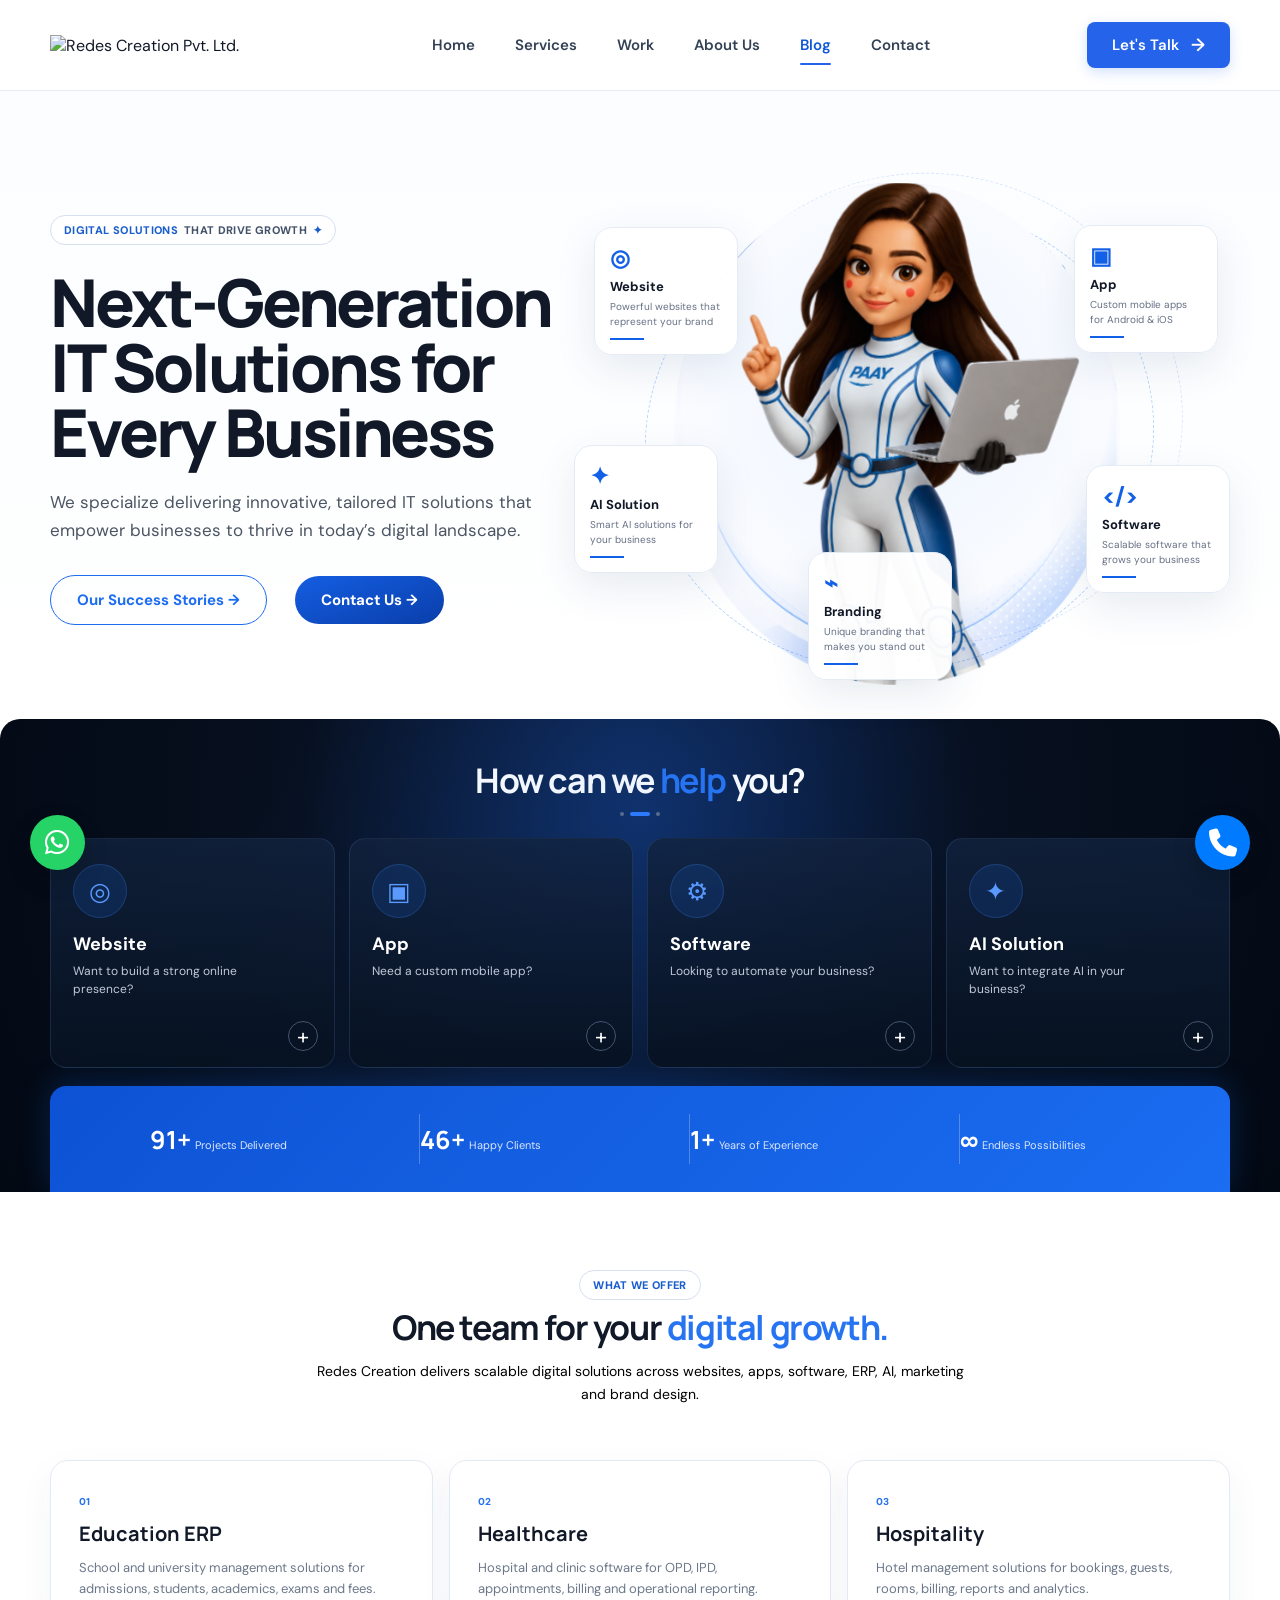
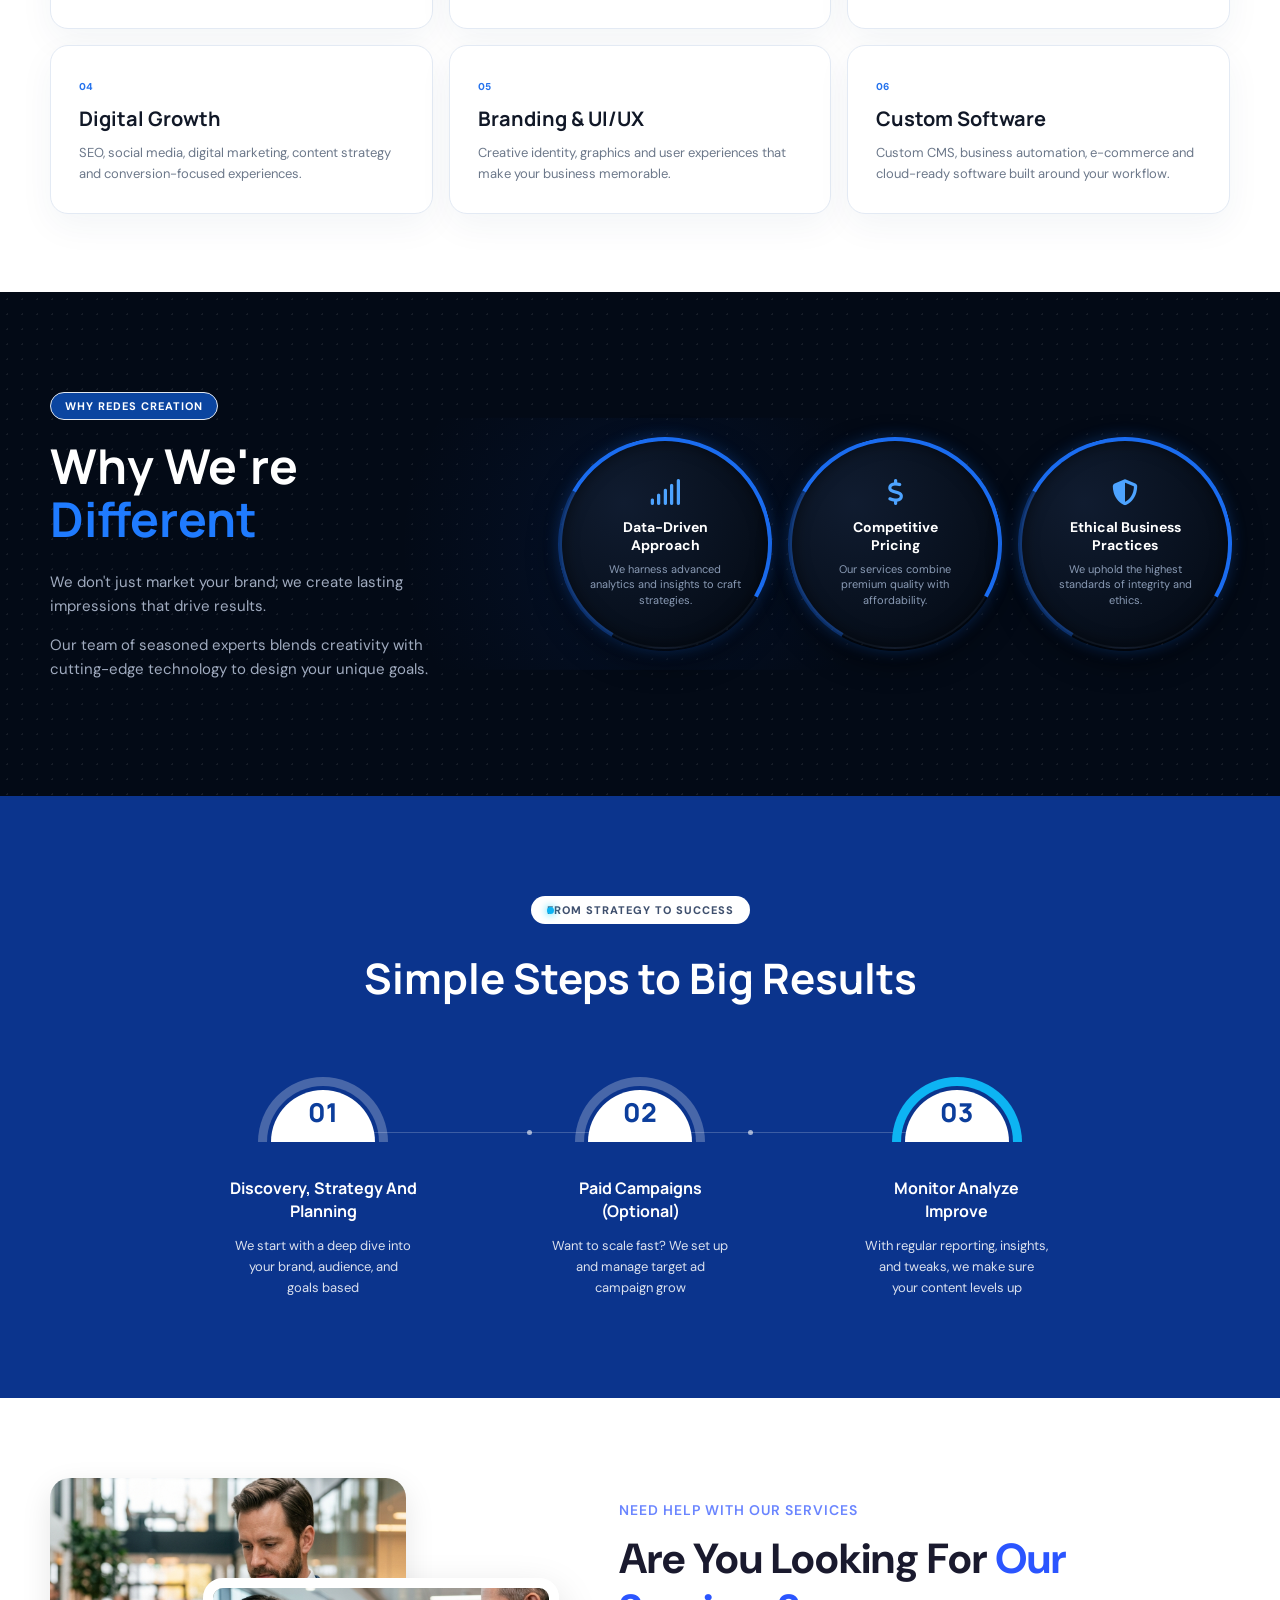
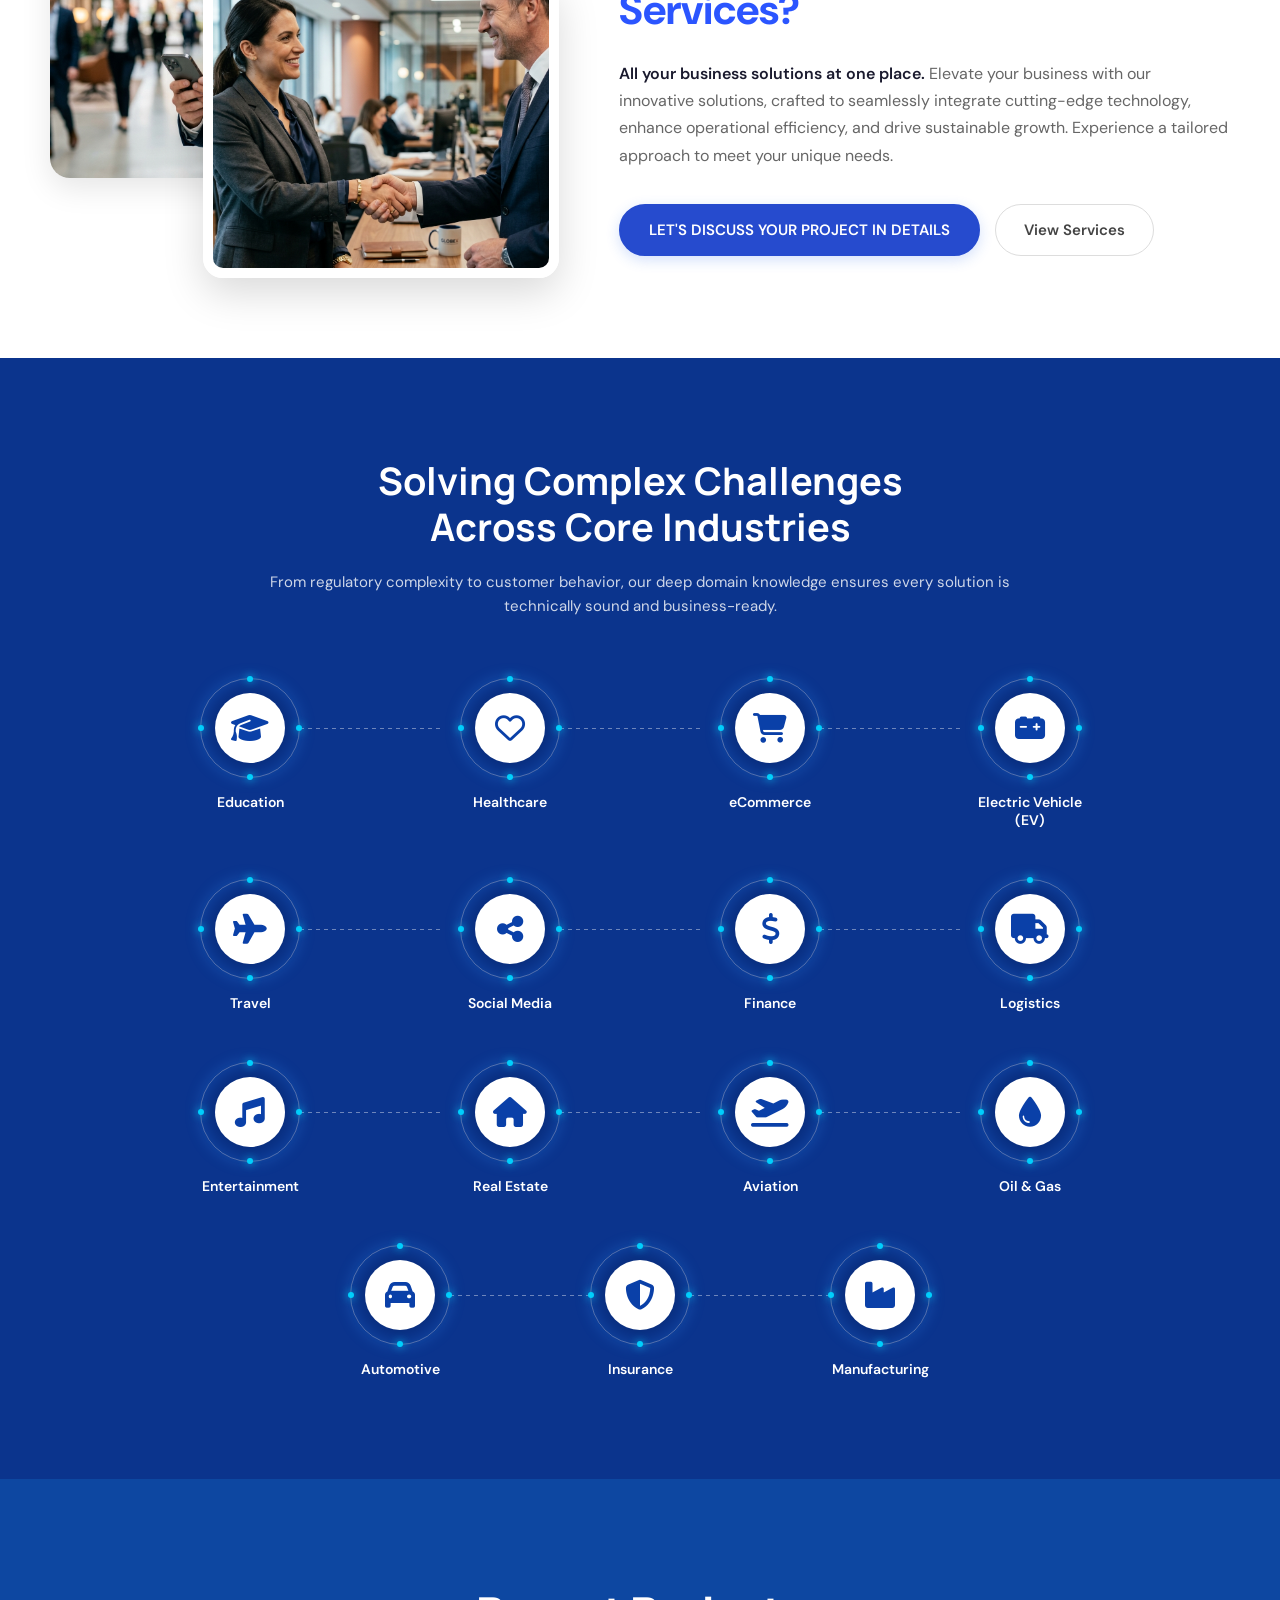
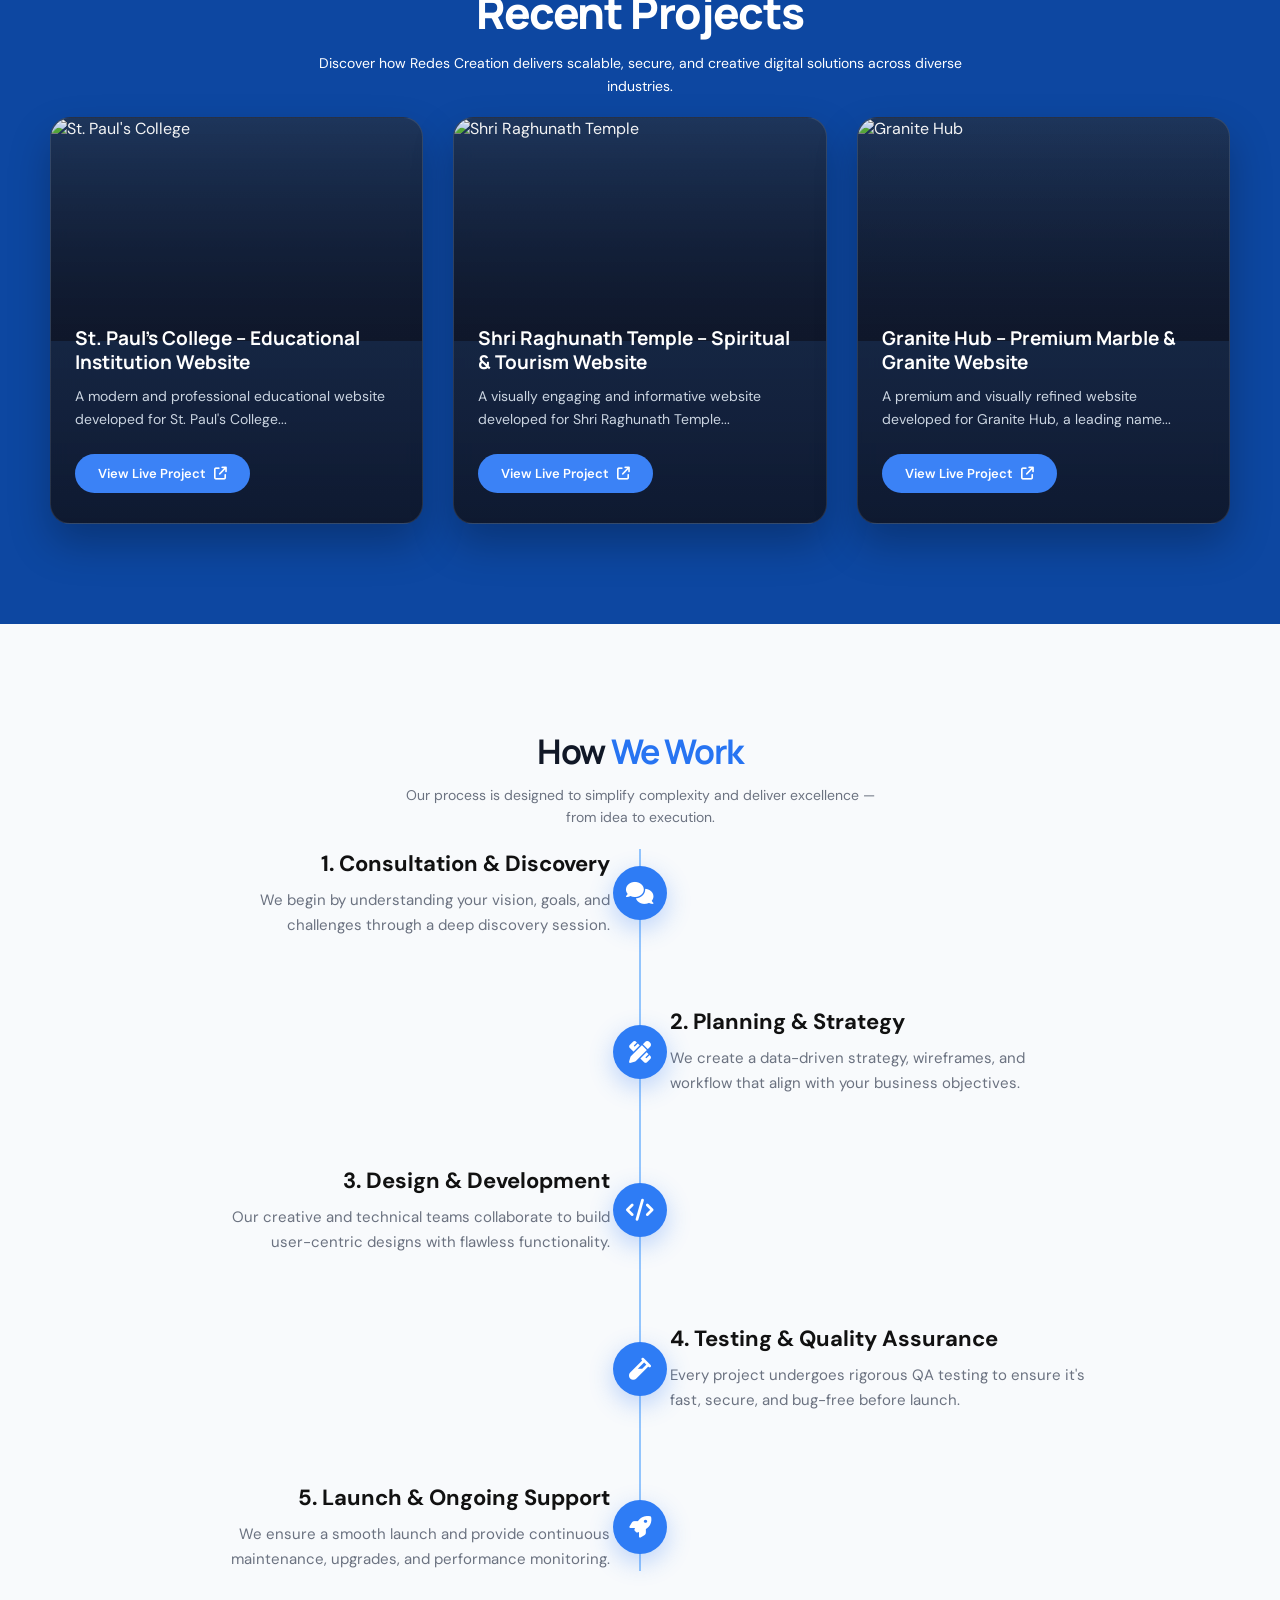
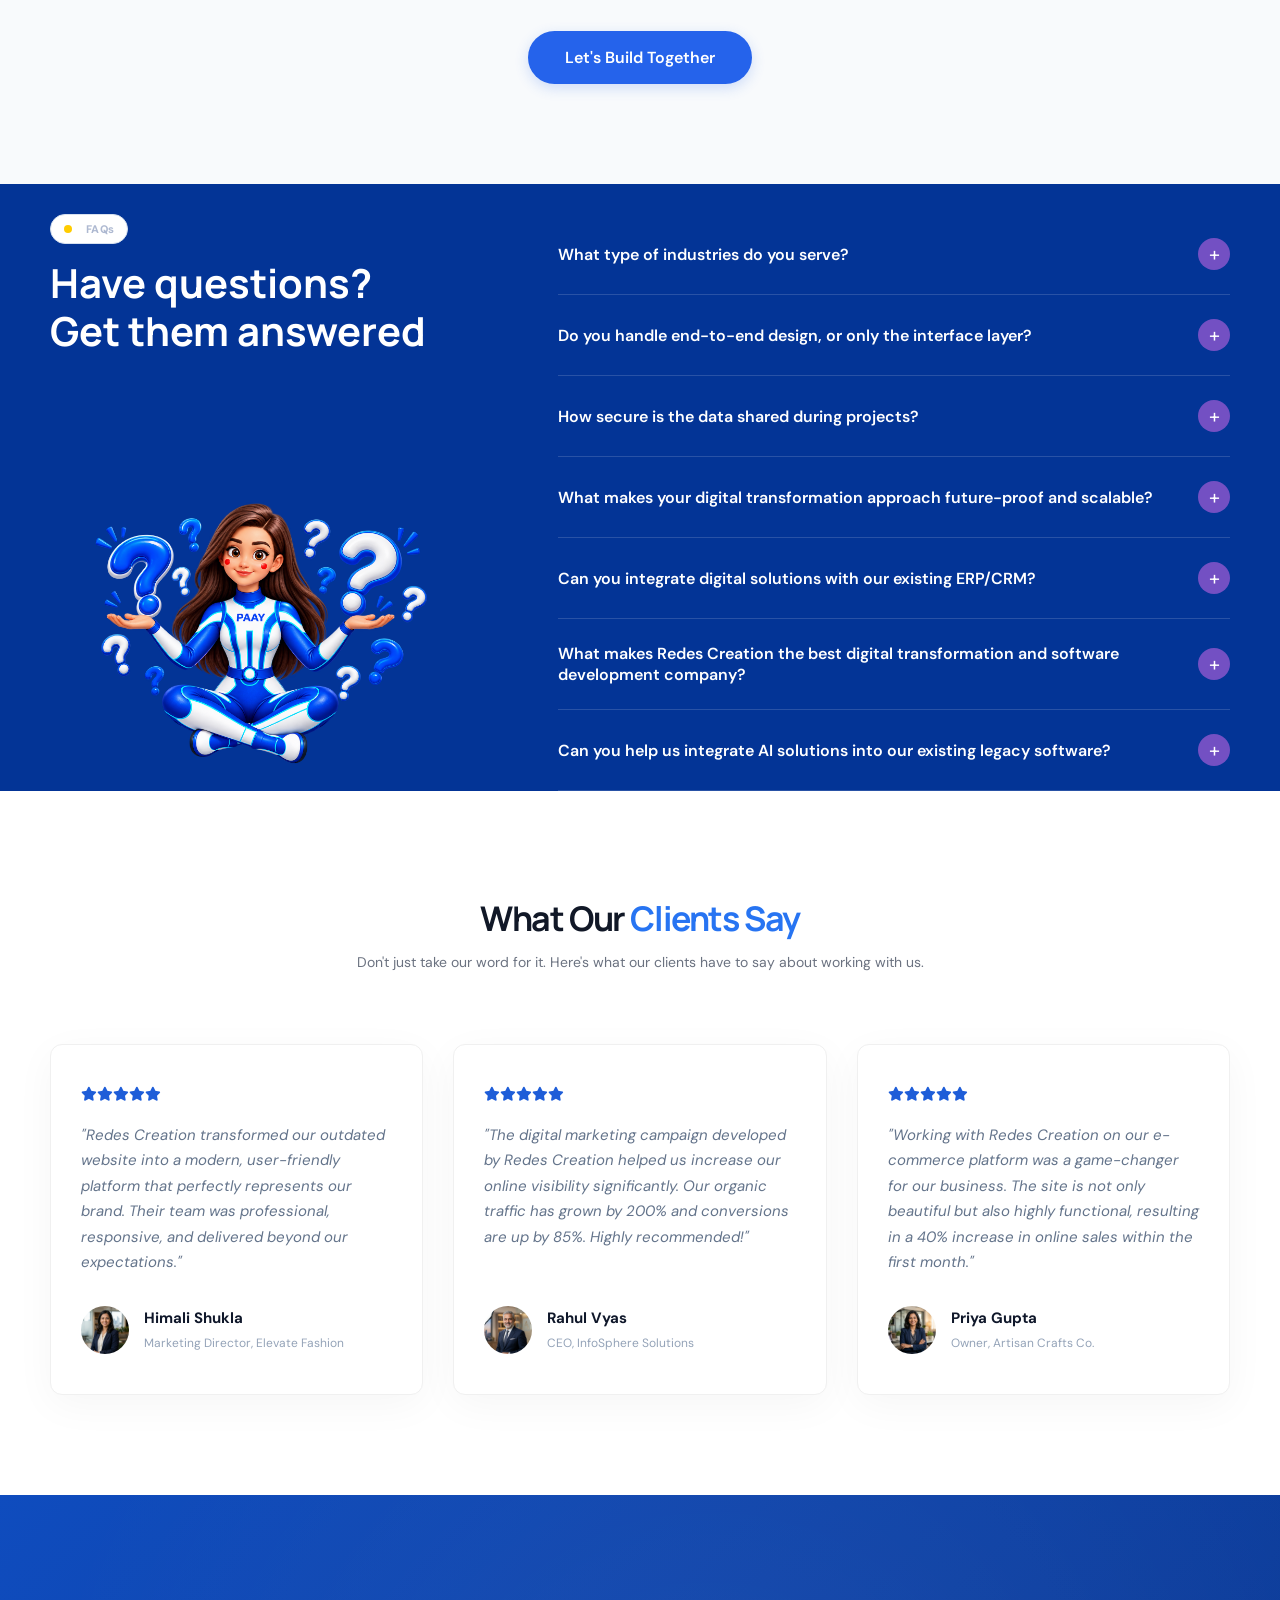
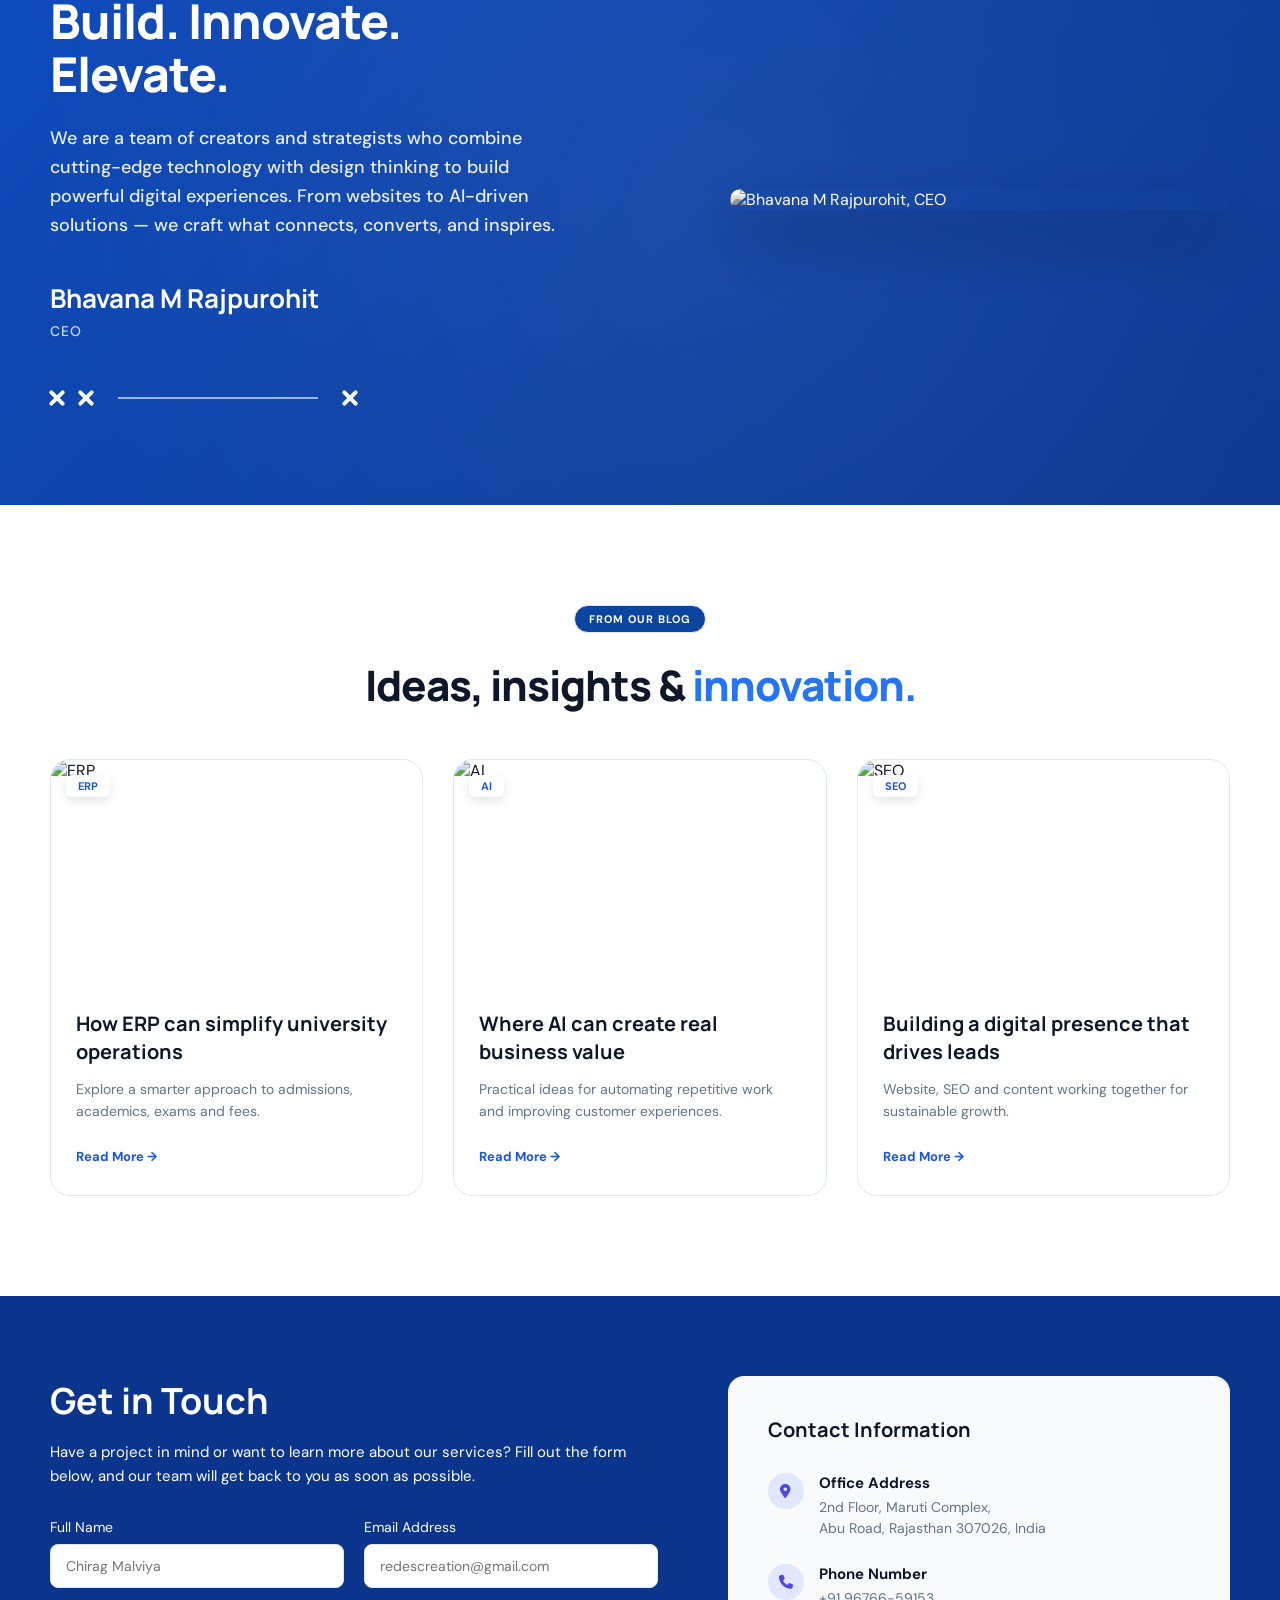
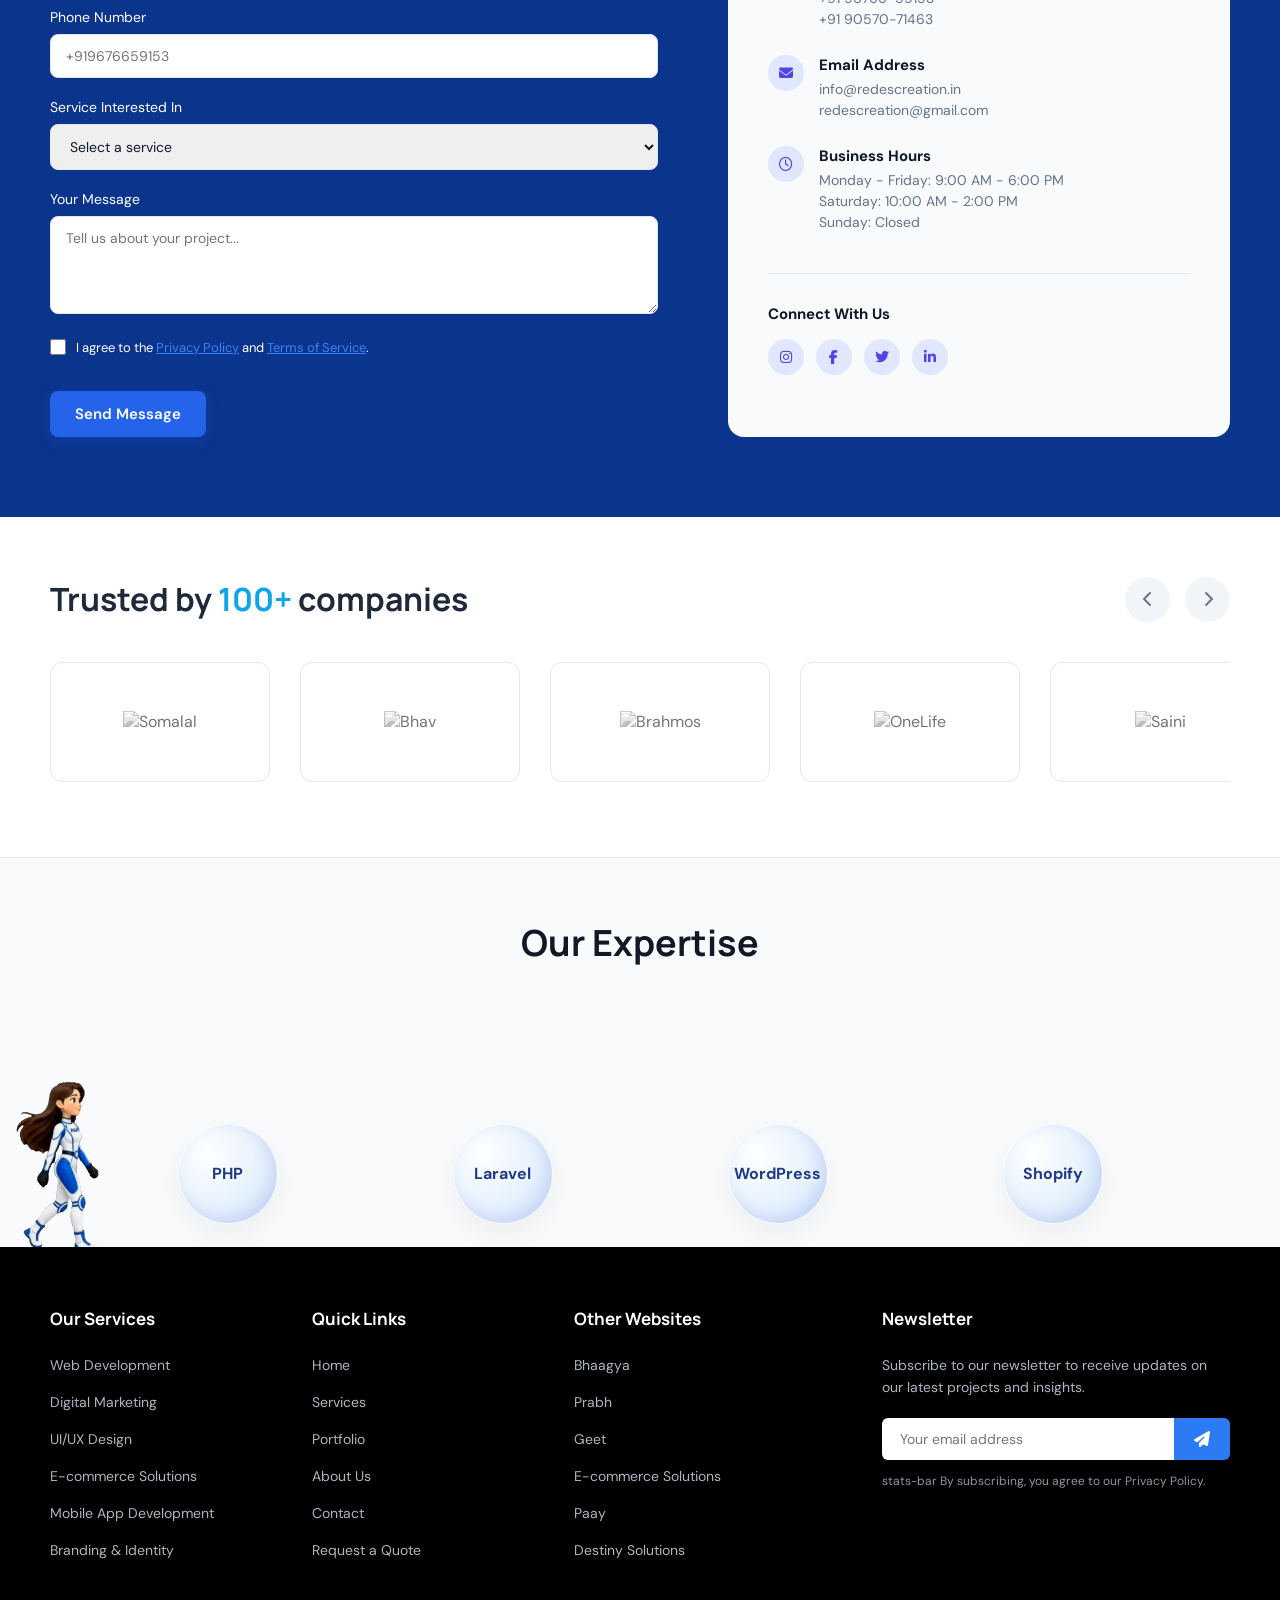
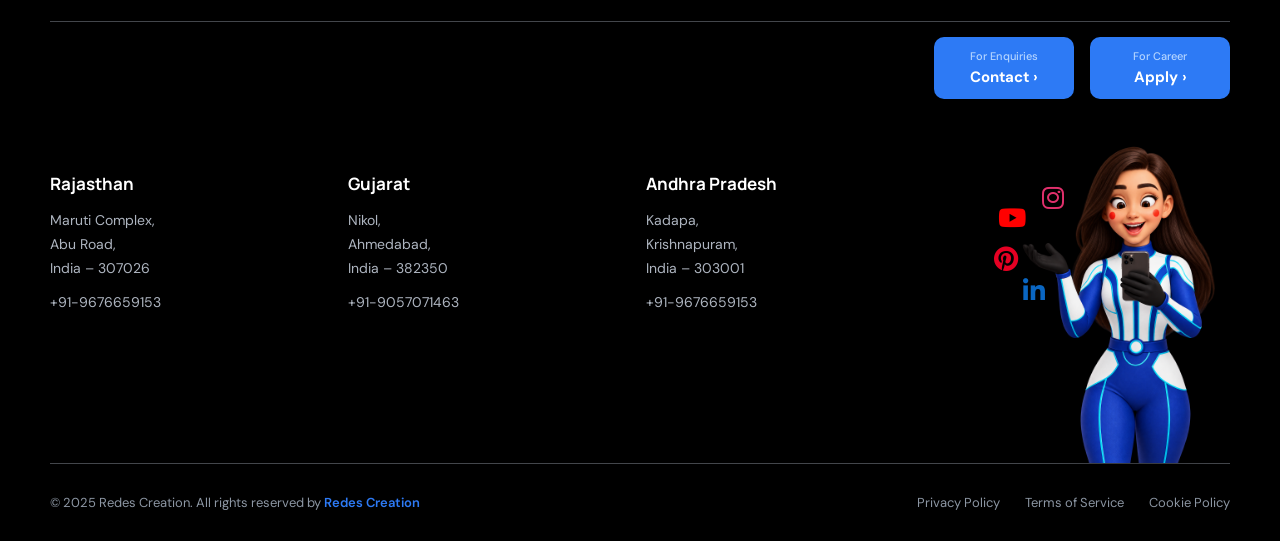
==== commit 2146175b: "update mobile hero section" ====
--- a/index.html
+++ b/index.html
@@ -21,7 +21,7 @@
 
     <header class="site-header" id="home">
       <div class="container nav-wrap">
-        <a href="#home" class="brand" aria-label="Redes Creation home">
+        <a href="index.html" class="brand" aria-label="Redes Creation home">
           <img
             src="https://redescreation.in/images/ram.png"
             alt="Redes Creation Pvt. Ltd."
--- a/css/style.css
+++ b/css/style.css
@@ -3855,3 +3855,67 @@
     width: 95%;
   }
 }
+
+/* Mobile responsive for floating cards (Hero Section) */
+@media (max-width: 768px) {
+  .floating-card {
+    width: 53px;
+    height: 53px;
+    overflow: hidden;
+    cursor: pointer;
+    transition: all 0.4s ease;
+    border-radius: 50%;
+    padding: 0;
+    align-items: center;
+    justify-content: center;
+  }
+  .floating-card b,
+  .floating-card span,
+  .floating-card i {
+    display: none;
+  }
+  .floating-card .card-icon {
+    display: flex;
+    align-items: center;
+    justify-content: center;
+    width: 100%;
+    height: 100%;
+    margin: 0;
+    line-height: 1;
+    font-size: 26px; /* Ensure icon is large enough */
+  }
+  
+  .floating-card.active {
+    width: 144px;
+    height: 130px;
+    border-radius: 18px;
+    padding: 15px 15px 14px;
+    align-items: flex-start;
+    justify-content: flex-start;
+  }
+  .floating-card.active b,
+  .floating-card.active span,
+  .floating-card.active i {
+    display: block;
+  }
+  .floating-card.active .card-icon {
+    width: auto;
+    height: auto;
+    font-size: 23px; /* Revert to original size */
+  }
+  
+  /* Ensure cards anchored to bottom expand downwards by switching to top anchoring */
+  .ai-card {
+    bottom: auto;
+    top: 365px; 
+  }
+  .software-card {
+    bottom: auto;
+    top: 385px;
+  }
+  .brand-card {
+    bottom: auto;
+    top: 410px;
+  }
+}
+
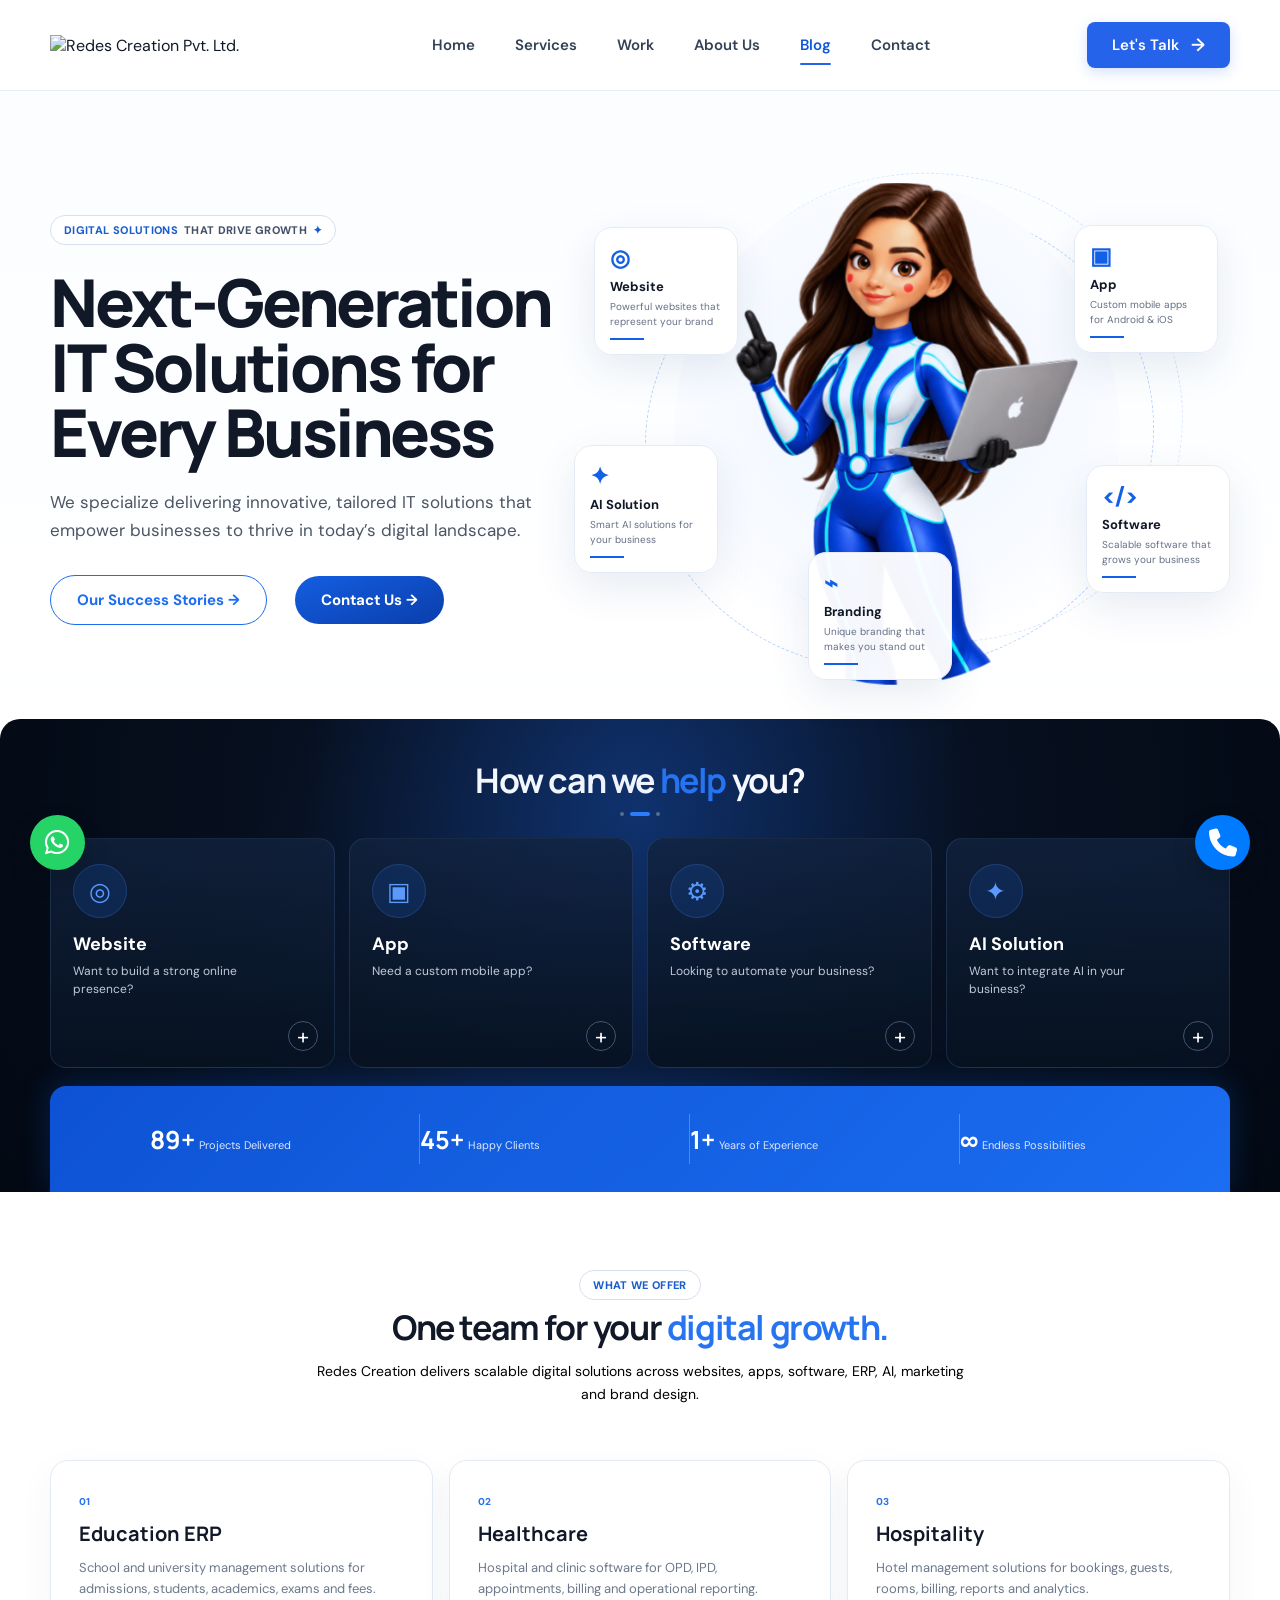
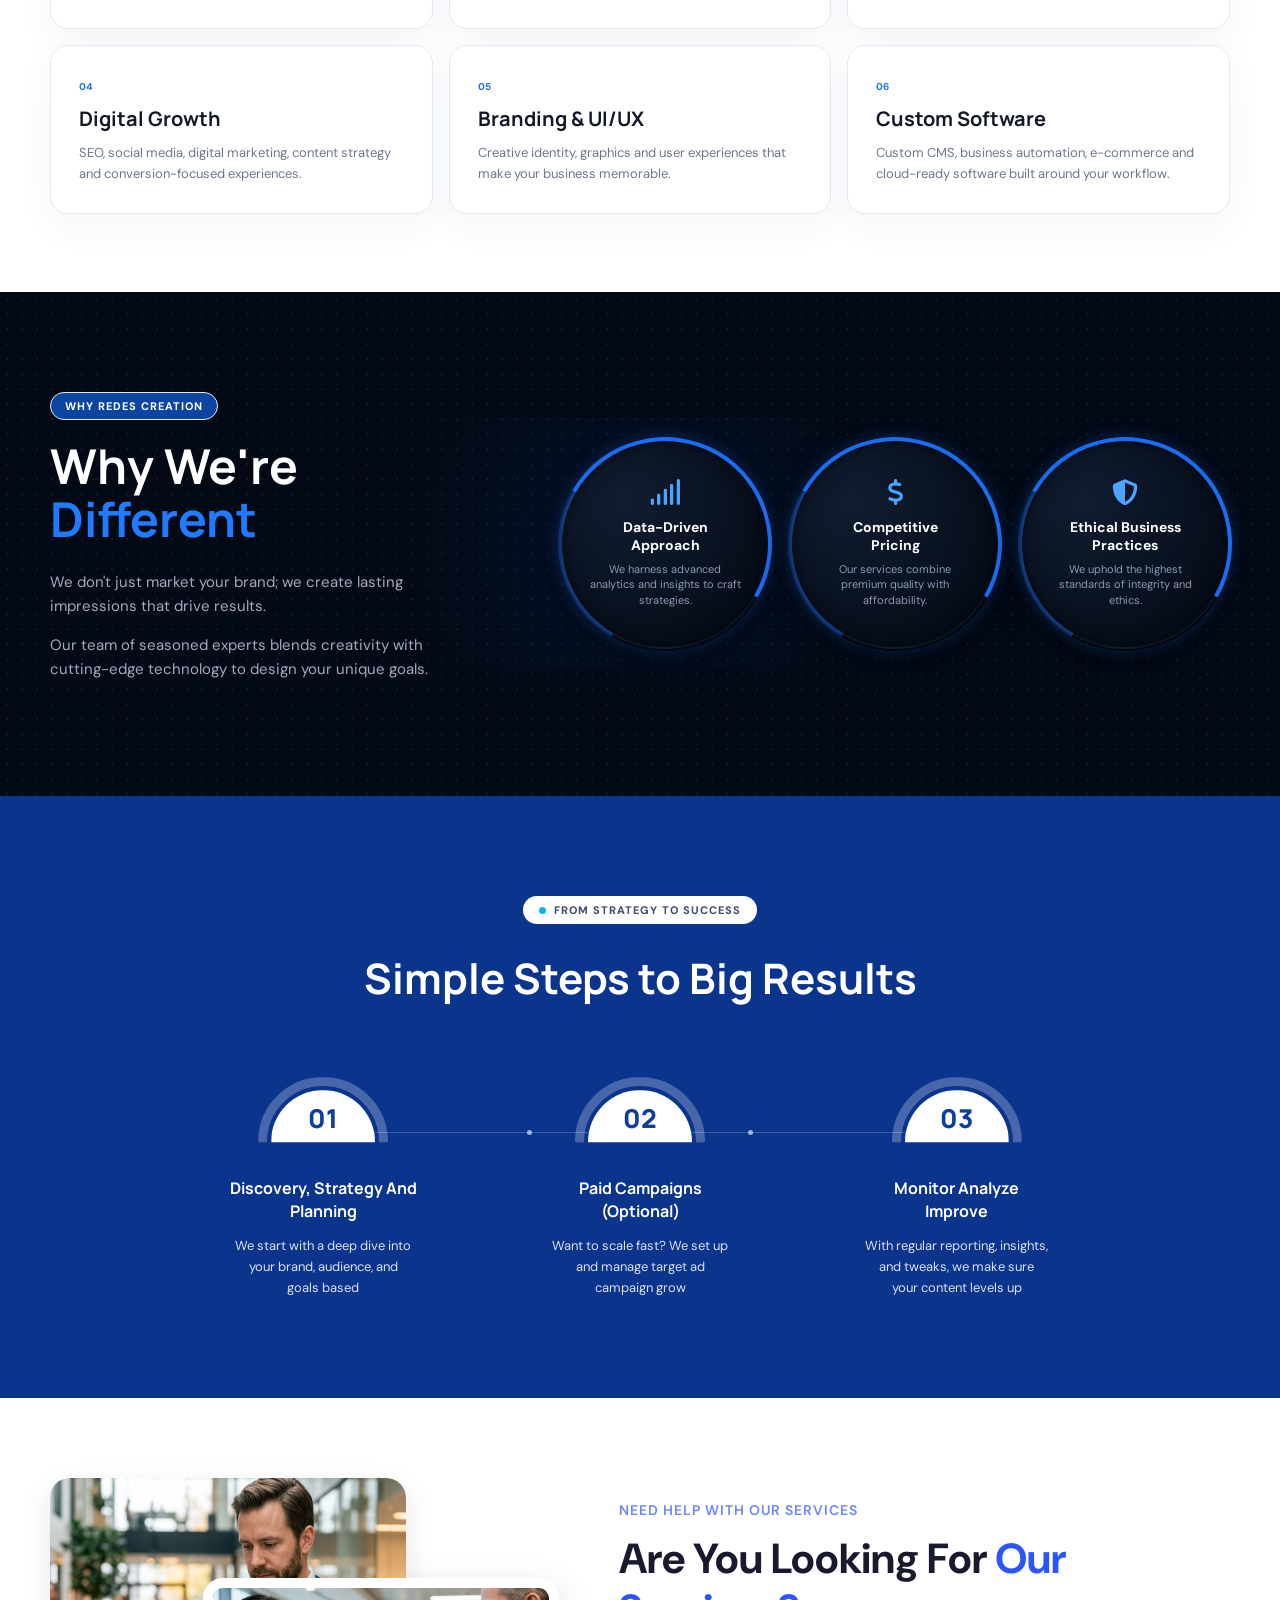
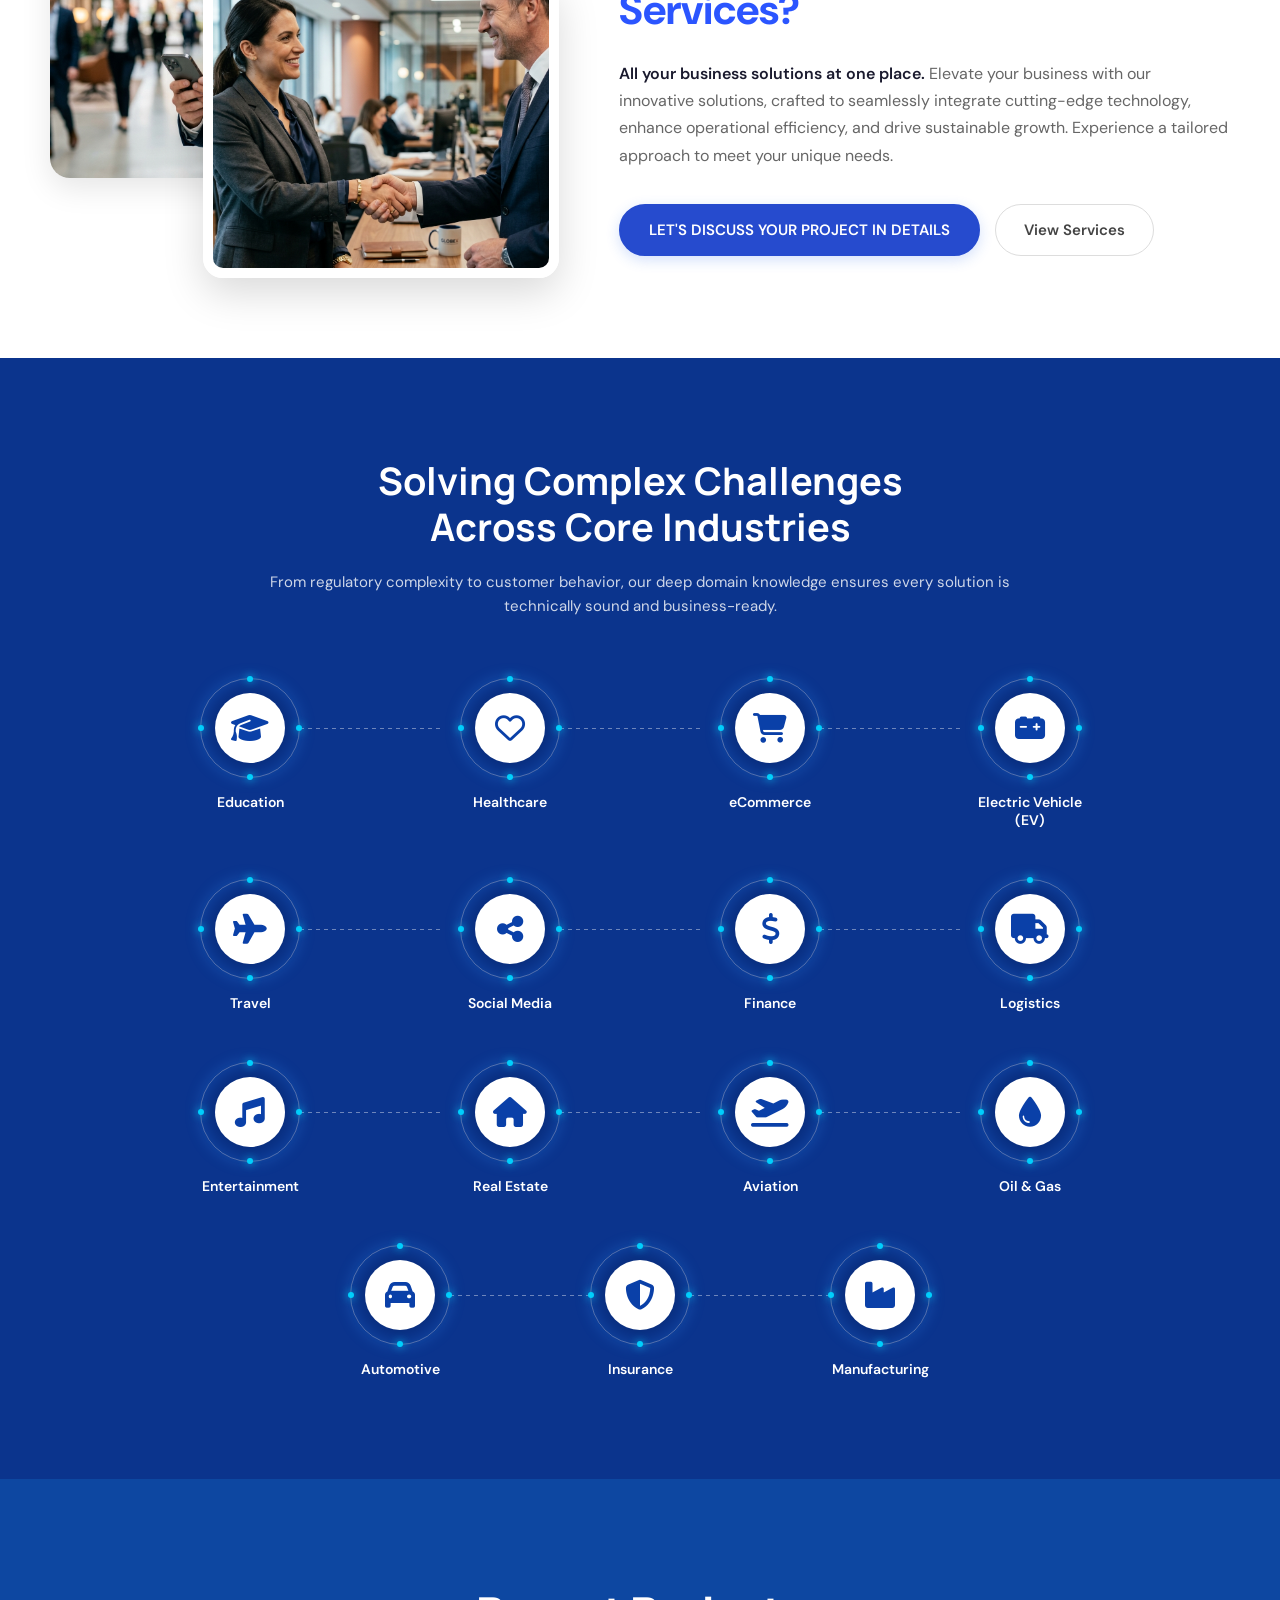
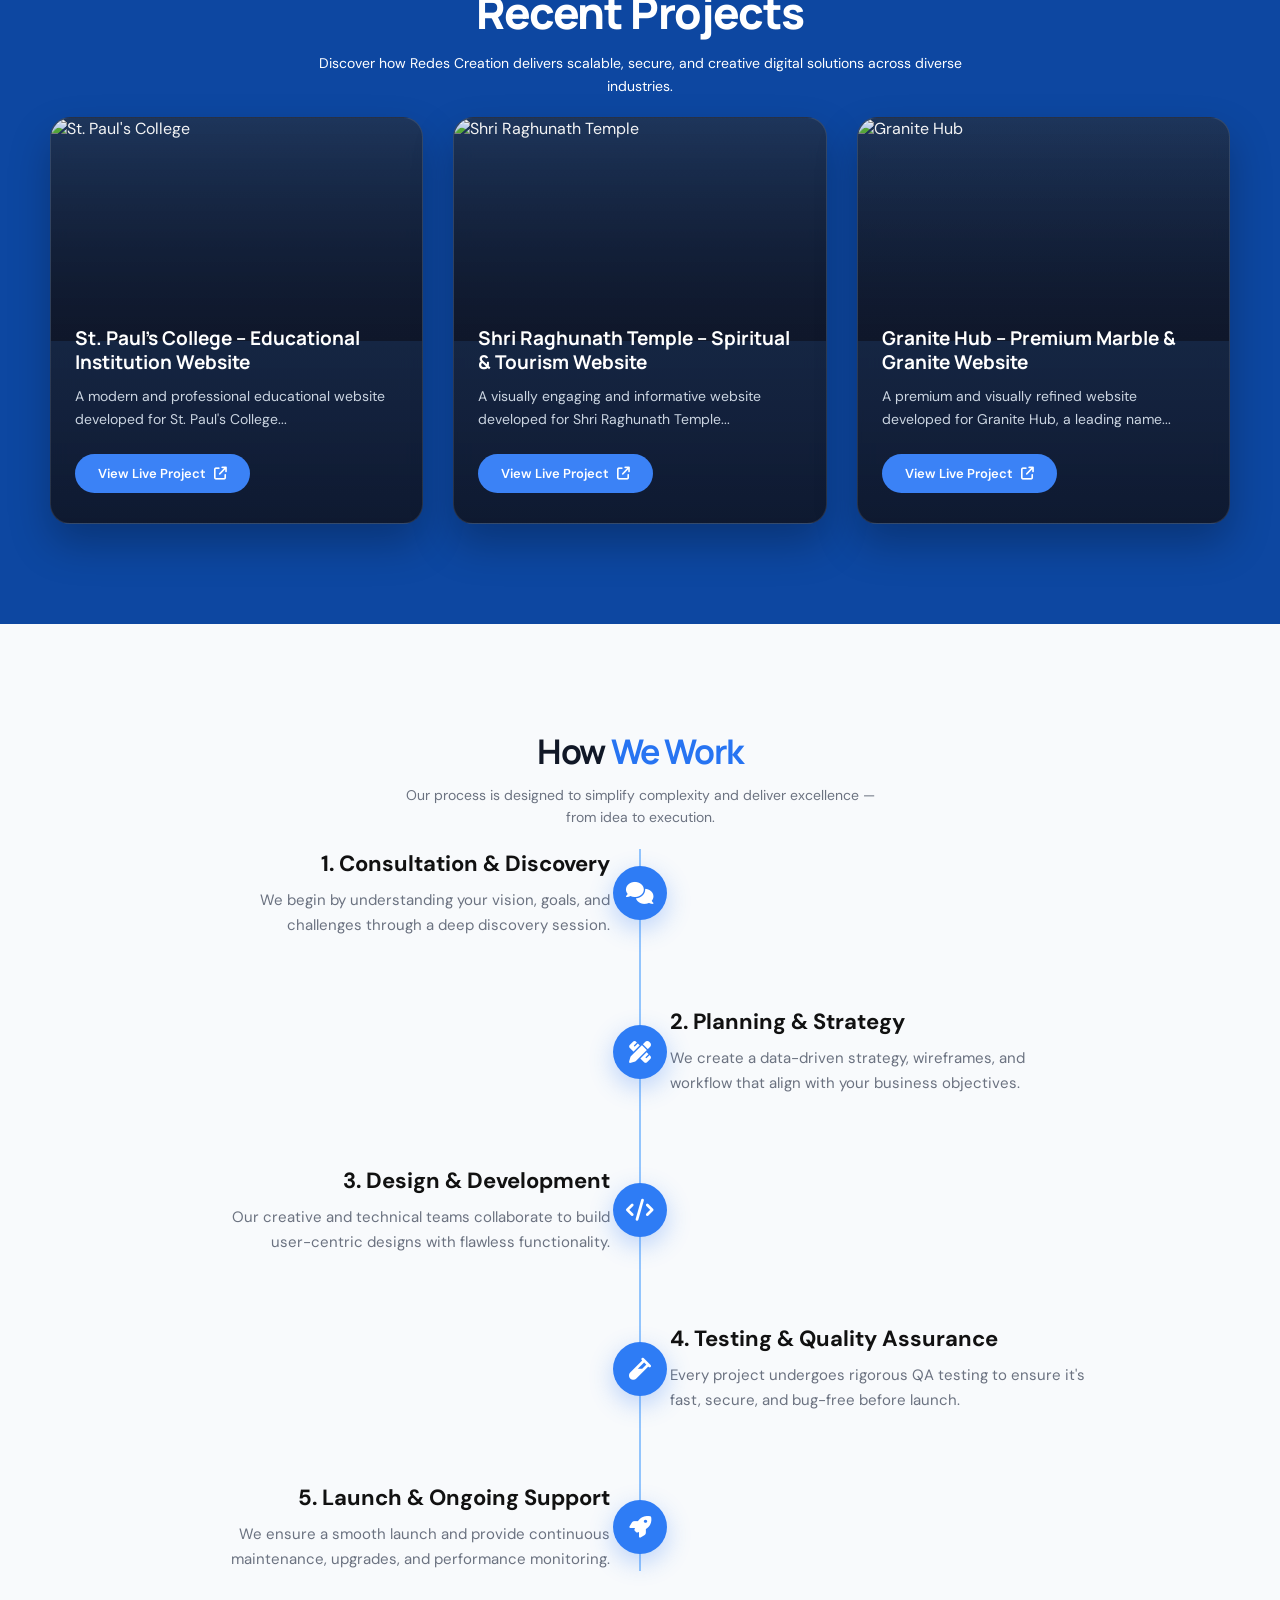
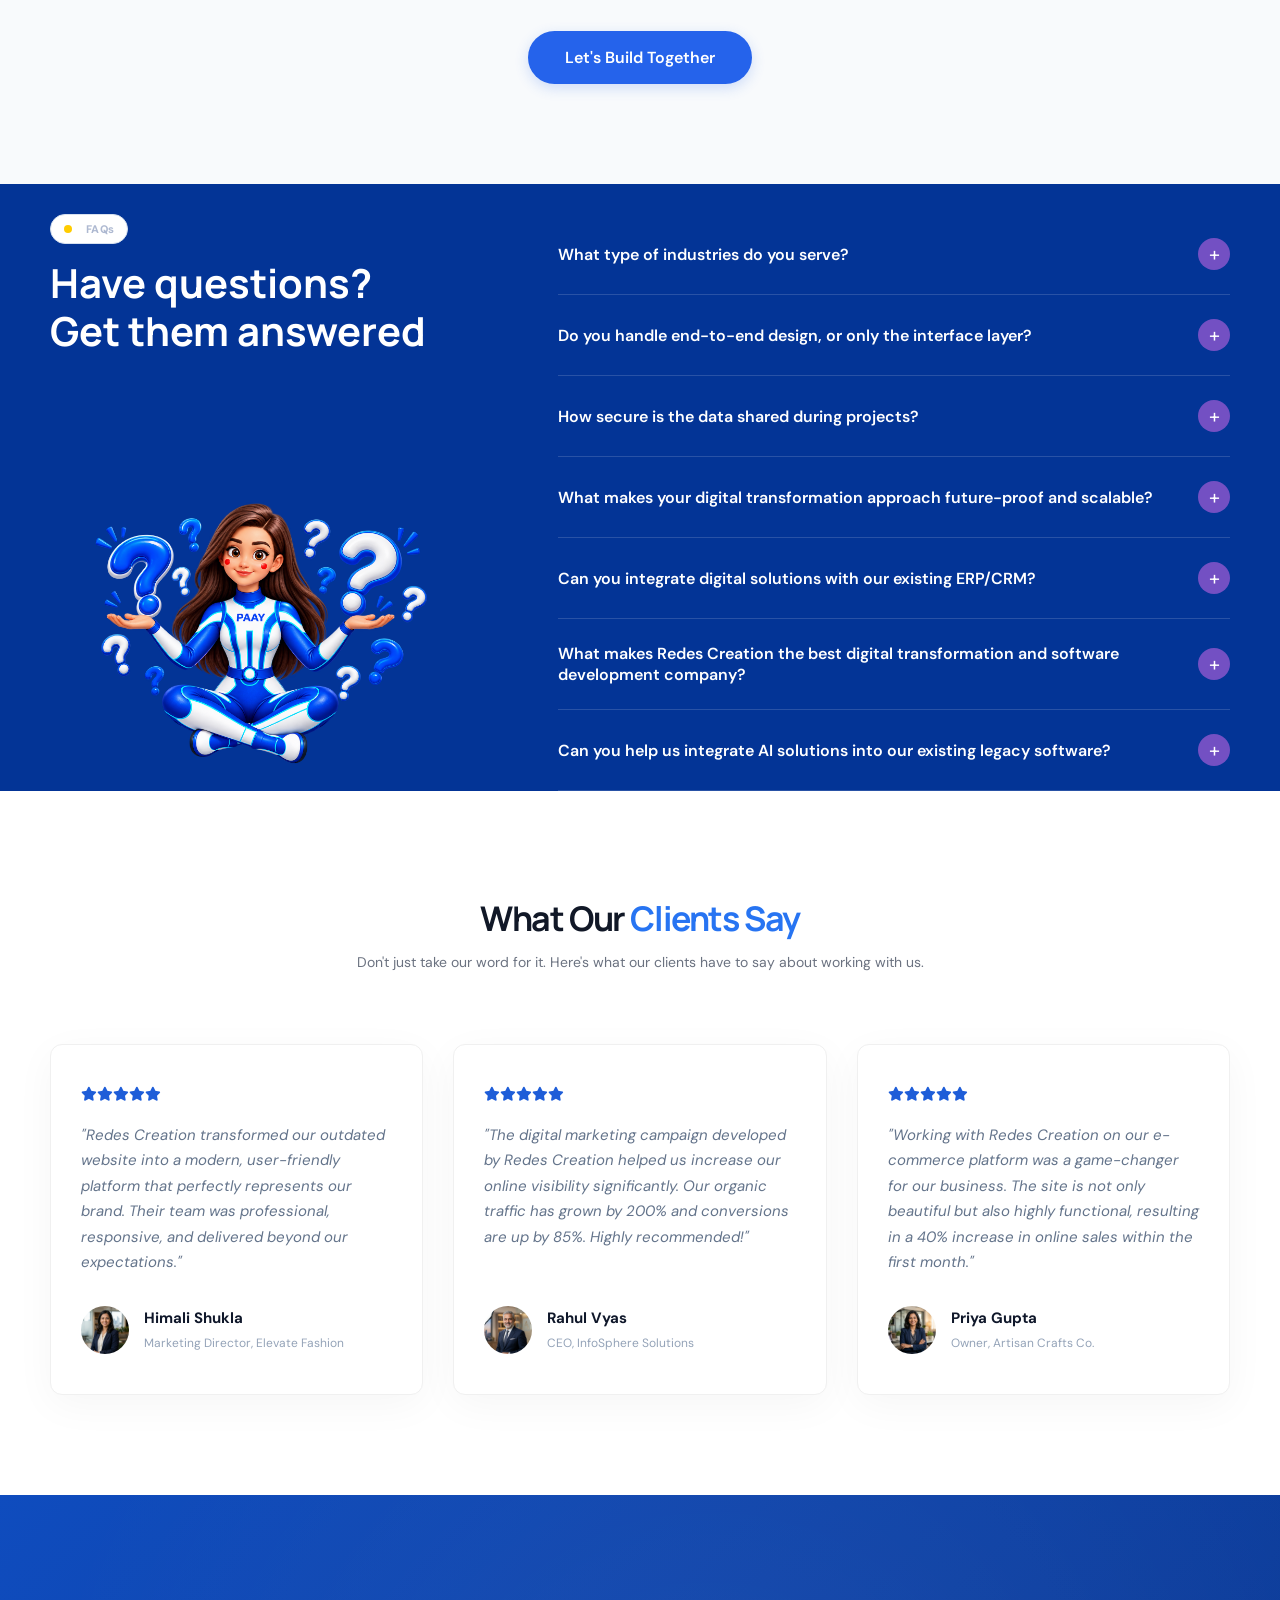
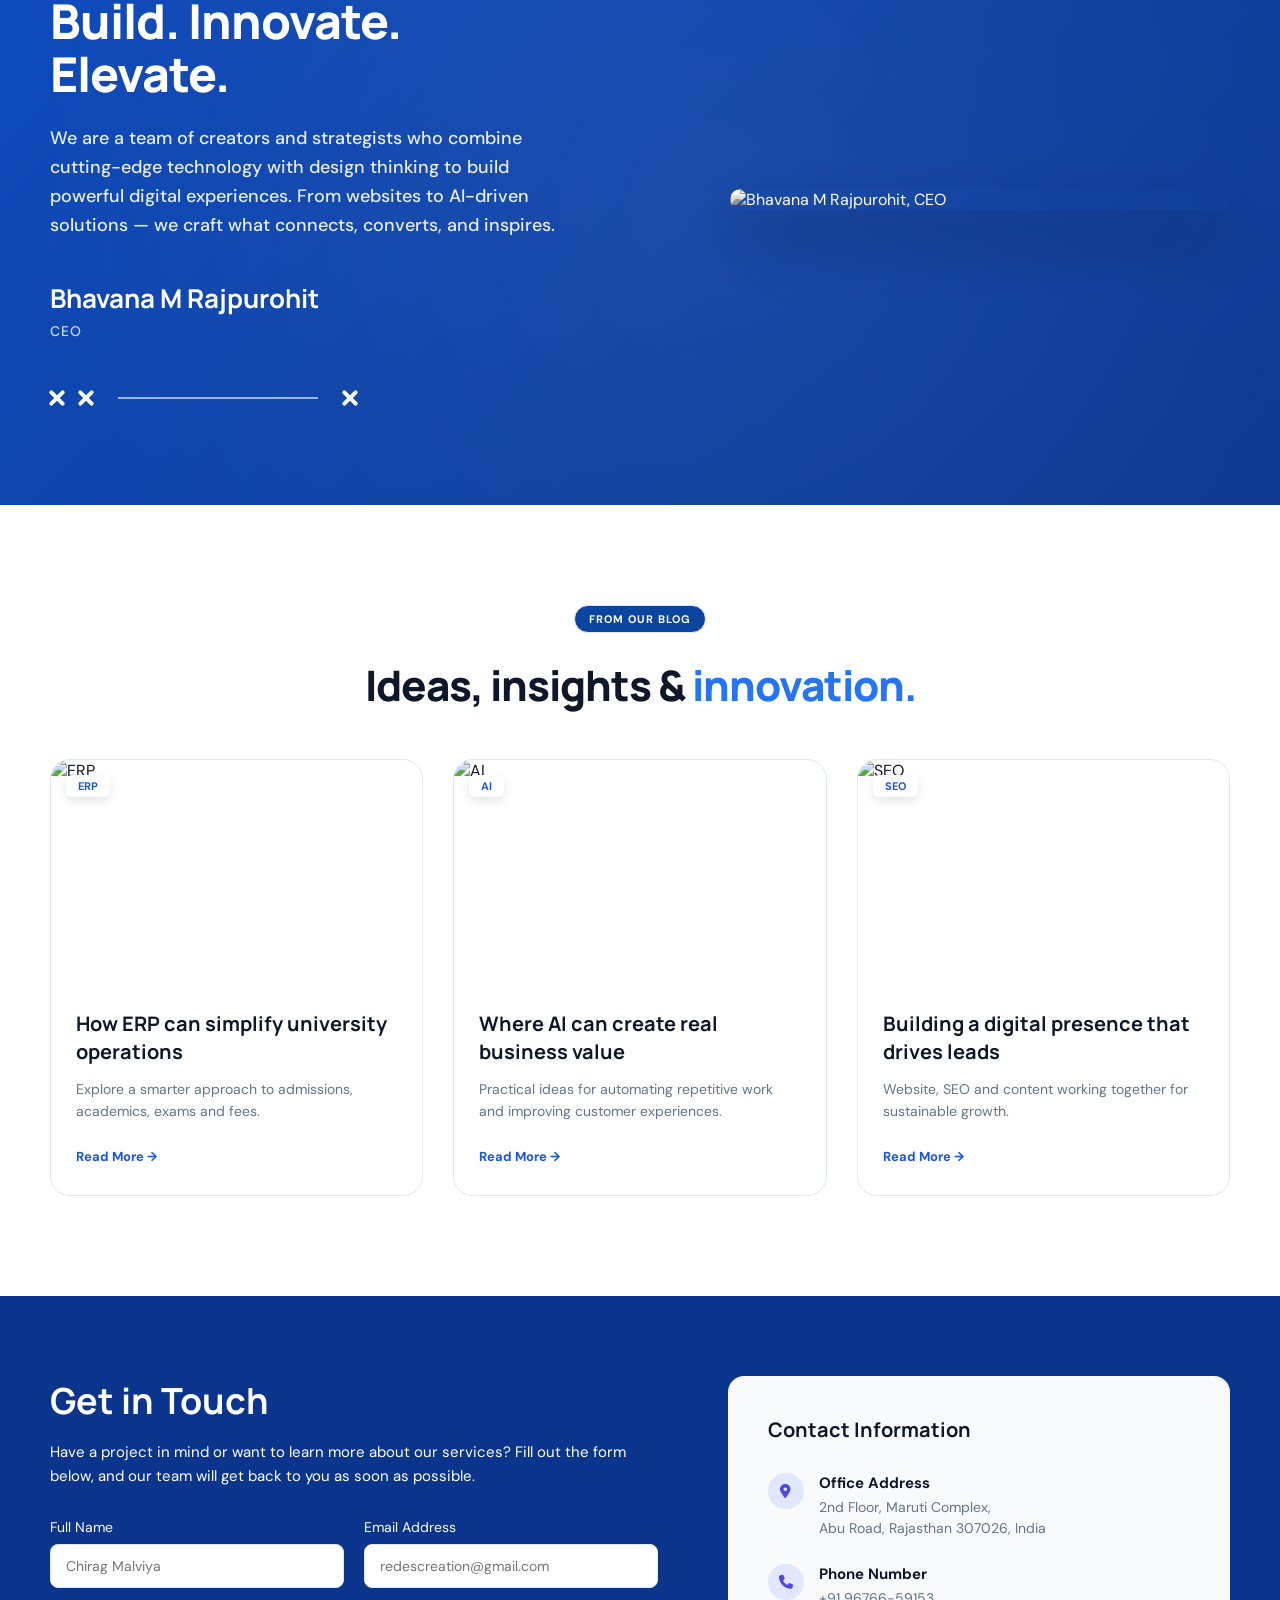
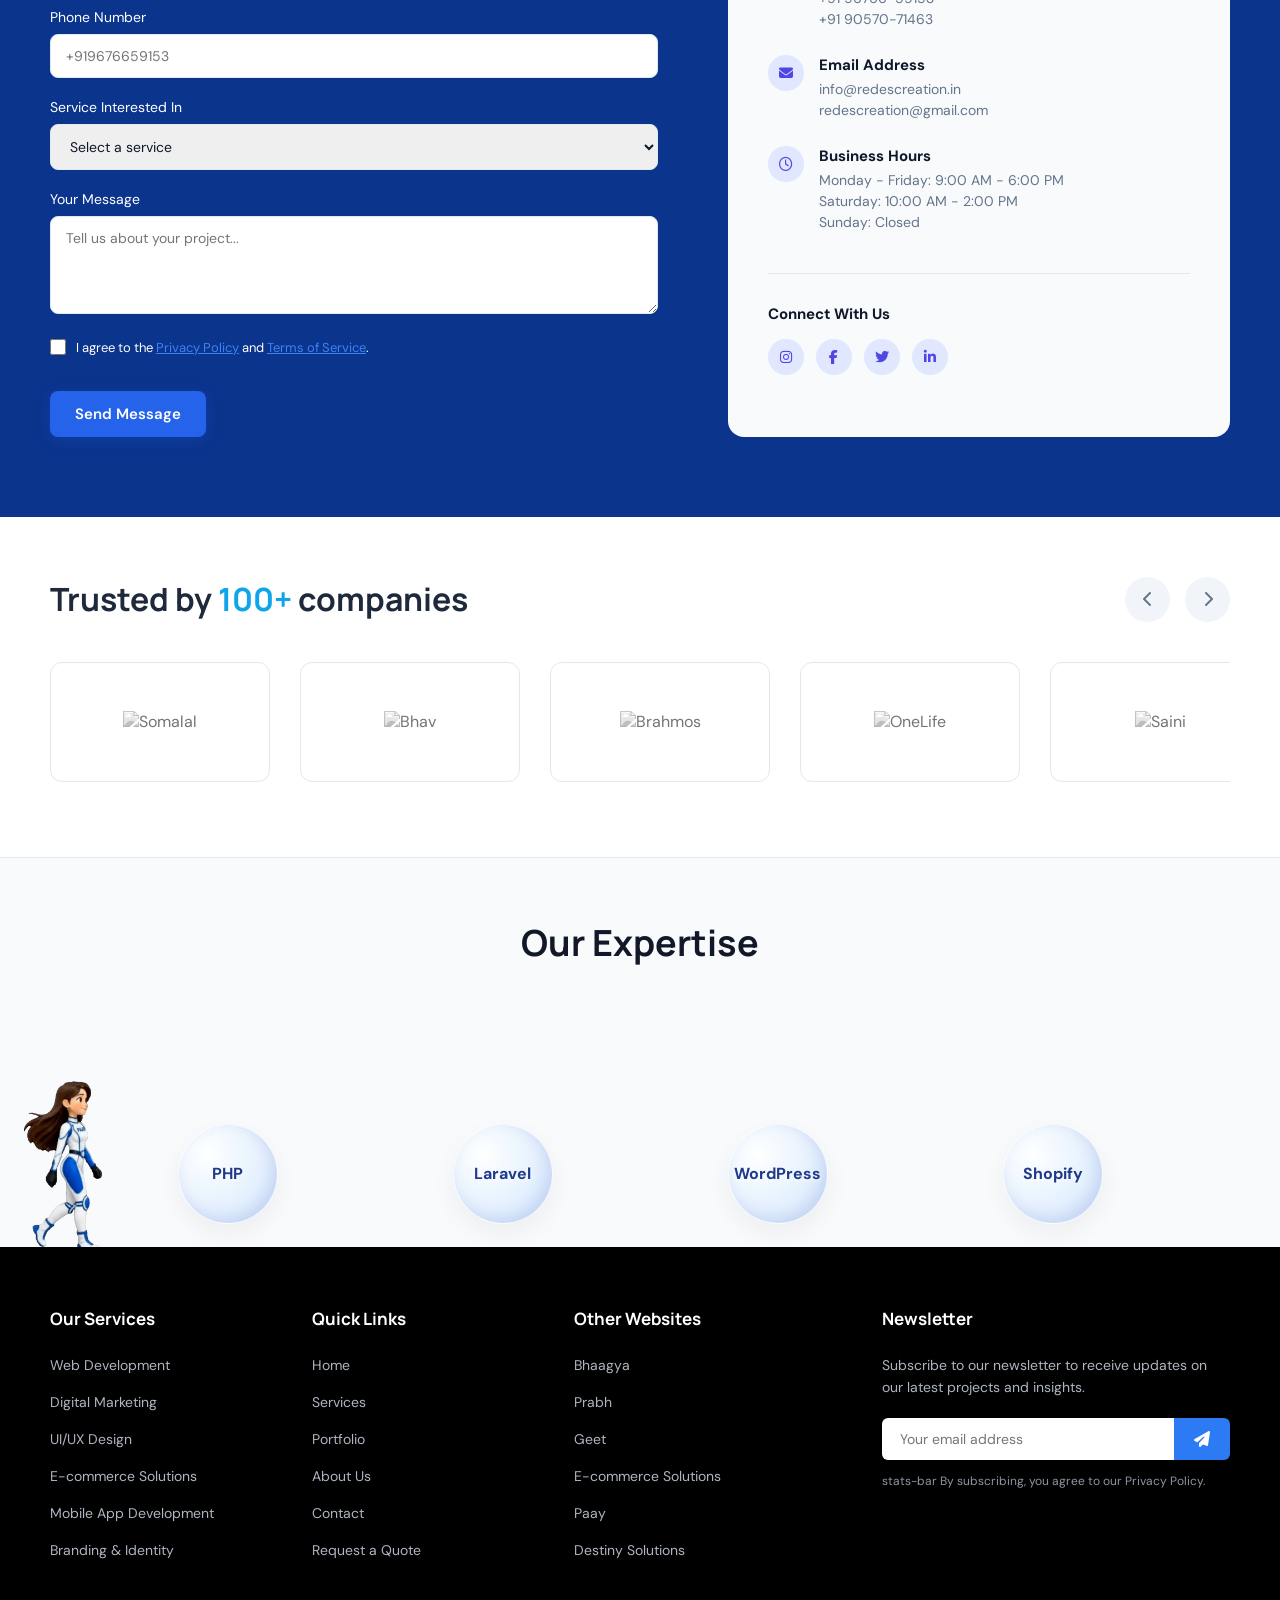
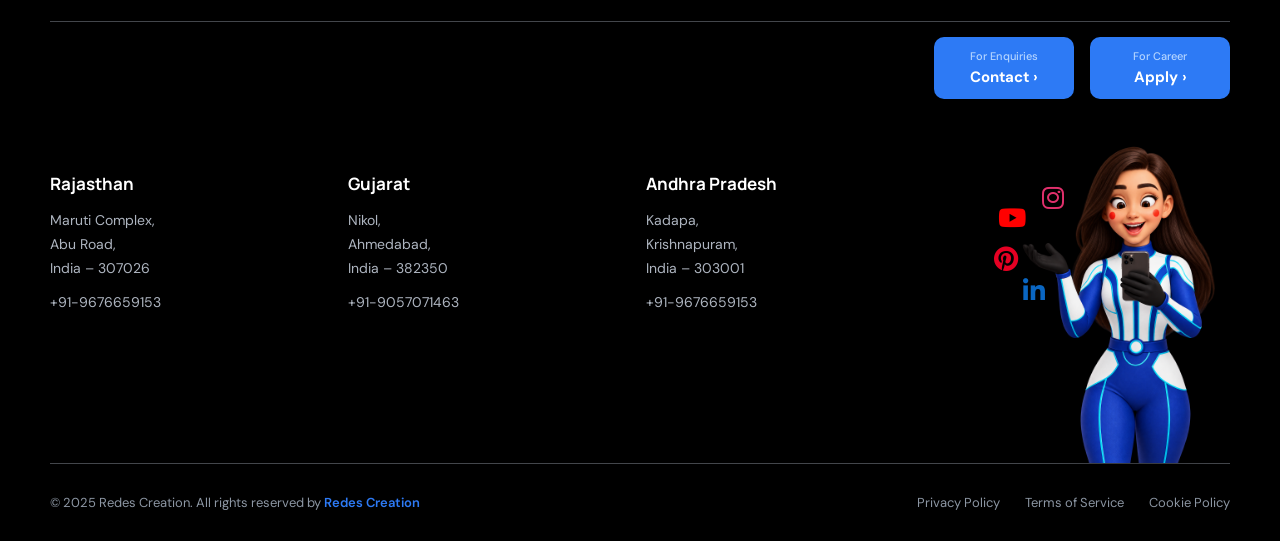
==== commit 36252e0f: "hero image change" ====
--- a/index.html
+++ b/index.html
@@ -72,16 +72,16 @@
           <div class="hero-visual reveal delay-1">
             <div class="hero-orbit orbit-a"></div>
             <div class="hero-orbit orbit-b"></div>
+            <!-- <div class="hero-person">
+              <img
+                src="assets/hero charecter -2.png"
+                alt="Digital solutions specialist"
+              />
+            </div> -->
+
             <div class="hero-person">
               <img
-                src="assets/hero background.png"
-                alt="Digital solutions specialist"
-              />
-            </div>
-
-            <div class="hero-person">
-              <img
-                src="assets/hero charecter.png"
+                src="assets/hero charecter -2.png"
                 alt="Digital solutions specialist"
               />
             </div>
--- a/css/style.css
+++ b/css/style.css
@@ -656,7 +656,9 @@
   );
   border: 1px solid rgba(75, 110, 160, 0.25);
   z-index: 2;
-  transition: transform 0.4s ease, opacity 0.4s ease;
+  transition:
+    transform 0.4s ease,
+    opacity 0.4s ease;
   transform-origin: bottom center;
 }
 
@@ -1451,11 +1453,11 @@
 .contact-form-wrap h2 {
   font-family: "Manrope", sans-serif;
   font-size: 36px;
-    color: #ffffff;
+  color: #ffffff;
   margin-bottom: 15px;
 }
 .contact-form-wrap p {
-     color: #ffffff;
+  color: #ffffff;
   font-size: 15px;
   line-height: 1.6;
   margin-bottom: 30px;
@@ -1471,7 +1473,7 @@
 .form-group label {
   display: block;
   font-size: 14px;
-      color: #ffffff;
+  color: #ffffff;
   margin-bottom: 8px;
 }
 .form-group input[type="text"],
@@ -2784,6 +2786,8 @@
   height: 10px;
   background-color: #00b4d8;
   border-radius: 50%;
+  position: relative;
+  box-shadow: none;
 }
 .process-title {
   font-size: 36px;
@@ -3023,7 +3027,6 @@
   }
 }
 
-
 /* --- PREMIUM INDUSTRIES SECTION --- */
 .industries-section {
   padding: 100px 0;
@@ -3040,7 +3043,11 @@
   left: -100px;
   width: 400px;
   height: 400px;
-  background: radial-gradient(circle, rgba(255,255,255,0.05) 0%, rgba(255,255,255,0) 70%);
+  background: radial-gradient(
+    circle,
+    rgba(255, 255, 255, 0.05) 0%,
+    rgba(255, 255, 255, 0) 70%
+  );
   border-radius: 50%;
 }
 .industries-section::after {
@@ -3050,7 +3057,11 @@
   right: -100px;
   width: 500px;
   height: 500px;
-  background: radial-gradient(circle, rgba(255,255,255,0.05) 0%, rgba(255,255,255,0) 70%);
+  background: radial-gradient(
+    circle,
+    rgba(255, 255, 255, 0.05) 0%,
+    rgba(255, 255, 255, 0) 70%
+  );
   border-radius: 50%;
 }
 
@@ -3075,7 +3086,7 @@
 .industries-subtitle {
   font-size: 18px;
   line-height: 1.7;
-  color:#000000;
+  color: #000000;
 }
 
 .industries-grid {
@@ -3104,7 +3115,7 @@
 }
 
 .industry-pill i {
-  color: #1752b0; 
+  color: #1752b0;
   font-size: 22px;
   margin-right: 18px;
   width: 30px;
@@ -3115,7 +3126,7 @@
 .industry-pill:hover {
   transform: translateY(-8px);
   box-shadow: 0 15px 40px rgba(0, 0, 0, 0.25);
-  border-color: rgba(255,255,255,0.5);
+  border-color: rgba(255, 255, 255, 0.5);
   color: #1752b0;
 }
 
@@ -3141,17 +3152,18 @@
   }
 }
 
-
 /* =========================================================================
    GLOBAL MOBILE RESPONSIVENESS FIXES
    ========================================================================= */
 
-html, body {
+html,
+body {
   overflow-x: hidden;
   width: 100%;
 }
 
-img, video {
+img,
+video {
   max-width: 100%;
 }
 
@@ -3164,6 +3176,24 @@
 }
 
 @media (max-width: 768px) {
+  /* Prevent accidental text selection and tap highlights on mobile */
+  body {
+    -webkit-user-select: none;
+    -moz-user-select: none;
+    -ms-user-select: none;
+    user-select: none;
+    -webkit-touch-callout: none;
+    -webkit-tap-highlight-color: transparent;
+  }
+  
+  /* Re-enable selection for inputs so users can type in forms */
+  input, textarea, select {
+    -webkit-user-select: auto;
+    -moz-user-select: auto;
+    -ms-user-select: auto;
+    user-select: auto;
+  }
+
   .hero-copy h1 {
     font-size: 38px;
     line-height: 1.2;
@@ -3175,14 +3205,15 @@
     flex-direction: column;
     gap: 15px;
   }
-  .hero-btn-outline, .hero-btn-cyan {
-   width: 71%;
+  .hero-btn-outline,
+  .hero-btn-cyan {
+    width: 71%;
     text-align: center;
   }
-  
+
   .stats-bar {
     grid-template-columns: repeat(2, 1fr) !important;
-   padding: 0px 52px;
+    padding: 0px 52px;
 
     gap: 15px;
     margin-left: 0;
@@ -3191,11 +3222,11 @@
   section {
     padding: 60px 0;
   }
-  
+
   .expertise-track {
     overflow: hidden;
   }
-  
+
   .footer-top {
     grid-template-columns: 1fr;
     gap: 30px;
@@ -3217,15 +3248,20 @@
   .hero-copy h1 {
     font-size: 32px;
   }
-  
+
   .stats-bar {
     grid-template-columns: 1fr !important;
   }
 
-  .service-grid, .cap-grid, .blog-grid, .projects-grid, .why-grid, .process-grid {
+  .service-grid,
+  .cap-grid,
+  .blog-grid,
+  .projects-grid,
+  .why-grid,
+  .process-grid {
     grid-template-columns: 1fr !important;
   }
-  
+
   .section-heading h2 {
     font-size: 28px;
   }
@@ -3234,29 +3270,27 @@
     font-size: 30px;
   }
 }
-
 
 @media (max-width: 576px) {
   .bubbles-container {
     padding: 0 5px;
   }
   .expertise-bubble {
-    width: auto;
-    height: auto;
+    width: 75px;
+    height: 75px;
   }
   .bubble-text {
-    font-size: 13px;
-  }
-}
-
-
-
-
+    font-size: 11px;
+  }
+}
 
 /* WHY SECTION REDESIGN */
 .why-section-dark {
   background-color: #030a16;
-  background-image: radial-gradient(rgba(255, 255, 255, 0.08) 1px, transparent 1px);
+  background-image: radial-gradient(
+    rgba(255, 255, 255, 0.08) 1px,
+    transparent 1px
+  );
   background-size: 15px 15px;
   padding: 100px 0;
   color: #fff;
@@ -3271,7 +3305,11 @@
   transform: translate(-50%, -50%);
   width: 50%;
   height: 50%;
-  background: radial-gradient(circle, rgba(13, 76, 204, 0.1) 0%, transparent 70%);
+  background: radial-gradient(
+    circle,
+    rgba(13, 76, 204, 0.1) 0%,
+    transparent 70%
+  );
   z-index: 1;
   pointer-events: none;
 }
@@ -3327,14 +3365,16 @@
   border-radius: 50%;
   background: #050e1f;
   background: radial-gradient(circle at 30% 30%, #101c30 0%, #050c17 80%);
-  border: 2px solid rgba(255,255,255,0.03);
+  border: 2px solid rgba(255, 255, 255, 0.03);
   z-index: 1;
   display: flex;
   align-items: center;
   justify-content: center;
   padding: 25px;
   text-align: center;
-  box-shadow: inset 0 0 15px rgba(0,0,0,0.5), 0 10px 30px rgba(0,0,0,0.6);
+  box-shadow:
+    inset 0 0 15px rgba(0, 0, 0, 0.5),
+    0 10px 30px rgba(0, 0, 0, 0.6);
 }
 .why-card::after {
   content: "";
@@ -3383,14 +3423,21 @@
 }
 /* Hover Effects for Why Cards */
 .why-card {
-  transition: transform 0.4s cubic-bezier(0.34, 1.56, 0.64, 1), box-shadow 0.4s ease;
+  transition:
+    transform 0.4s cubic-bezier(0.34, 1.56, 0.64, 1),
+    box-shadow 0.4s ease;
 }
 .why-card:hover {
   transform: translateY(-10px);
-  box-shadow: inset 0 0 25px rgba(0,0,0,0.7), 0 15px 35px rgba(0,0,0,0.8);
+  box-shadow:
+    inset 0 0 25px rgba(0, 0, 0, 0.7),
+    0 15px 35px rgba(0, 0, 0, 0.8);
 }
 .why-card::after {
-  transition: transform 0.8s cubic-bezier(0.4, 0, 0.2, 1), box-shadow 0.4s ease, border-color 0.4s ease;
+  transition:
+    transform 0.8s cubic-bezier(0.4, 0, 0.2, 1),
+    box-shadow 0.4s ease,
+    border-color 0.4s ease;
 }
 .why-card:hover::after {
   transform: rotate(345deg);
@@ -3400,7 +3447,9 @@
   border-left-color: rgba(77, 163, 255, 0.5);
 }
 .why-icon {
-  transition: transform 0.4s ease, text-shadow 0.4s ease;
+  transition:
+    transform 0.4s ease,
+    text-shadow 0.4s ease;
 }
 .why-card:hover .why-icon {
   transform: scale(1.15);
@@ -3408,7 +3457,7 @@
 }
 /* PROCESS SECTION BLUE */
 .process-section-blue {
-  background-color: #0b348d; 
+  background-color: #0b348d;
   padding: 100px 0;
   color: #fff;
   text-align: center;
@@ -3435,6 +3484,8 @@
   height: 7px;
   background-color: #0db4f3;
   border-radius: 50%;
+  position: relative;
+  box-shadow: none;
 }
 .process-title-blue {
   font-family: "Manrope", sans-serif;
@@ -3495,35 +3546,53 @@
 }
 .step-semi-circle {
   position: absolute;
-  bottom: 0;
+  bottom: -52px;
+  left: 13px; /* (130 - 104) / 2 */
   width: 104px;
-  height: 52px;
+  height: 104px;
   background: #fff;
-  border-radius: 104px 104px 0 0;
-  display: flex;
-  align-items: flex-end;
+  border-radius: 50%;
+  display: flex;
+  align-items: flex-start;
   justify-content: center;
-  padding-bottom: 12px;
+  padding-top: 10px;
   font-family: "Manrope", sans-serif;
   font-size: 26px;
   font-weight: 800;
   color: #0c3e9c;
+  clip-path: inset(0 0 50% 0);
+  transition: all 0.5s cubic-bezier(0.4, 0, 0.2, 1);
 }
 .step-arc {
   position: absolute;
+  bottom: -65px;
+  width: 130px;
+  height: 130px;
+  border-radius: 50%;
+  border: 9px solid;
+  box-sizing: border-box;
+  clip-path: inset(0 0 50% 0);
+  transition: all 0.5s cubic-bezier(0.4, 0, 0.2, 1);
+}
+
+.process-step-blue:hover .step-semi-circle {
   bottom: 0;
-  width: 130px;
-  height: 65px;
-  border-radius: 130px 130px 0 0;
-  border: 9px solid;
-  border-bottom: 0;
-  box-sizing: border-box;
-}
-.arc-1, .arc-2 {
+  clip-path: inset(0 0 0 0);
+  padding-top: 37px;
+}
+
+.process-step-blue:hover .step-arc {
+  bottom: 0;
+  clip-path: inset(0 0 0 0);
+}
+
+
+.arc-1,
+.arc-2 {
   border-color: rgba(255, 255, 255, 0.25);
 }
 .arc-3 {
-  border-color: #0db4f3;
+  border-color: rgba(255, 255, 255, 0.25)
 }
 
 .process-step-blue h3 {
@@ -3552,8 +3621,8 @@
 }
 /* INDUSTRIES SECTION BLUE */
 .industries-section-blue {
-  background-color:#0b348d;
- /* Darker blue background */
+  background-color: #0b348d;
+  /* Darker blue background */
   padding: 100px 0;
   color: #fff;
   text-align: center;
@@ -3619,7 +3688,7 @@
   justify-content: center;
   position: relative;
   z-index: 2;
-  box-shadow: 0 0 20px rgba(0,0,0,0.2);
+  box-shadow: 0 0 20px rgba(0, 0, 0, 0.2);
 }
 .ind-circle i {
   font-size: 30px;
@@ -3631,7 +3700,9 @@
   border: 1px solid rgba(255, 255, 255, 0.3);
   border-radius: 50%;
   z-index: 1;
-  box-shadow: inset 0 0 15px rgba(50, 150, 255, 0.2), 0 0 15px rgba(50, 150, 255, 0.3);
+  box-shadow:
+    inset 0 0 15px rgba(50, 150, 255, 0.2),
+    0 0 15px rgba(50, 150, 255, 0.3);
 }
 .dot {
   position: absolute;
@@ -3641,10 +3712,26 @@
   border-radius: 50%;
   box-shadow: 0 0 8px #00d2ff;
 }
-.d-top { top: -3px; left: 50%; transform: translateX(-50%); }
-.d-bottom { bottom: -3px; left: 50%; transform: translateX(-50%); }
-.d-left { left: -3px; top: 50%; transform: translateY(-50%); }
-.d-right { right: -3px; top: 50%; transform: translateY(-50%); }
+.d-top {
+  top: -3px;
+  left: 50%;
+  transform: translateX(-50%);
+}
+.d-bottom {
+  bottom: -3px;
+  left: 50%;
+  transform: translateX(-50%);
+}
+.d-left {
+  left: -3px;
+  top: 50%;
+  transform: translateY(-50%);
+}
+.d-right {
+  right: -3px;
+  top: 50%;
+  transform: translateY(-50%);
+}
 
 .ind-line {
   position: absolute;
@@ -3652,7 +3739,11 @@
   left: 100px; /* starts after the box */
   width: calc(100% + 40px); /* spans the gap to the next item */
   height: 1px;
-  background-image: linear-gradient(to right, rgba(255,255,255,0.4) 50%, transparent 50%);
+  background-image: linear-gradient(
+    to right,
+    rgba(255, 255, 255, 0.4) 50%,
+    transparent 50%
+  );
   background-size: 8px 1px;
   background-repeat: repeat-x;
   z-index: 0;
@@ -3681,13 +3772,20 @@
   cursor: pointer;
 }
 .ind-circle {
-  transition: transform 0.4s cubic-bezier(0.34, 1.56, 0.64, 1), box-shadow 0.4s ease;
+  transition:
+    transform 0.4s cubic-bezier(0.34, 1.56, 0.64, 1),
+    box-shadow 0.4s ease;
 }
 .ind-ring {
-  transition: transform 0.6s cubic-bezier(0.34, 1.56, 0.64, 1), border-color 0.4s ease, box-shadow 0.4s ease;
+  transition:
+    transform 0.6s cubic-bezier(0.34, 1.56, 0.64, 1),
+    border-color 0.4s ease,
+    box-shadow 0.4s ease;
 }
 .dot {
-  transition: box-shadow 0.4s ease, background-color 0.4s ease;
+  transition:
+    box-shadow 0.4s ease,
+    background-color 0.4s ease;
 }
 .ind-item:hover .ind-circle {
   transform: scale(1.15);
@@ -3696,14 +3794,18 @@
 .ind-item:hover .ind-ring {
   transform: rotate(90deg);
   border-color: rgba(0, 210, 255, 0.8);
-  box-shadow: inset 0 0 20px rgba(0, 210, 255, 0.4), 0 0 20px rgba(0, 210, 255, 0.5);
+  box-shadow:
+    inset 0 0 20px rgba(0, 210, 255, 0.4),
+    0 0 20px rgba(0, 210, 255, 0.5);
 }
 .ind-item:hover .dot {
   background: #fff;
   box-shadow: 0 0 12px #fff;
 }
 .ind-item p {
-  transition: color 0.3s ease, transform 0.3s ease;
+  transition:
+    color 0.3s ease,
+    transform 0.3s ease;
 }
 .ind-item:hover p {
   color: #00d2ff;
@@ -3884,7 +3986,7 @@
     line-height: 1;
     font-size: 26px; /* Ensure icon is large enough */
   }
-  
+
   .floating-card.active {
     width: 144px;
     height: 130px;
@@ -3903,11 +4005,11 @@
     height: auto;
     font-size: 23px; /* Revert to original size */
   }
-  
+
   /* Ensure cards anchored to bottom expand downwards by switching to top anchoring */
   .ai-card {
     bottom: auto;
-    top: 365px; 
+    top: 365px;
   }
   .software-card {
     bottom: auto;
@@ -3918,4 +4020,3 @@
     top: 410px;
   }
 }
-
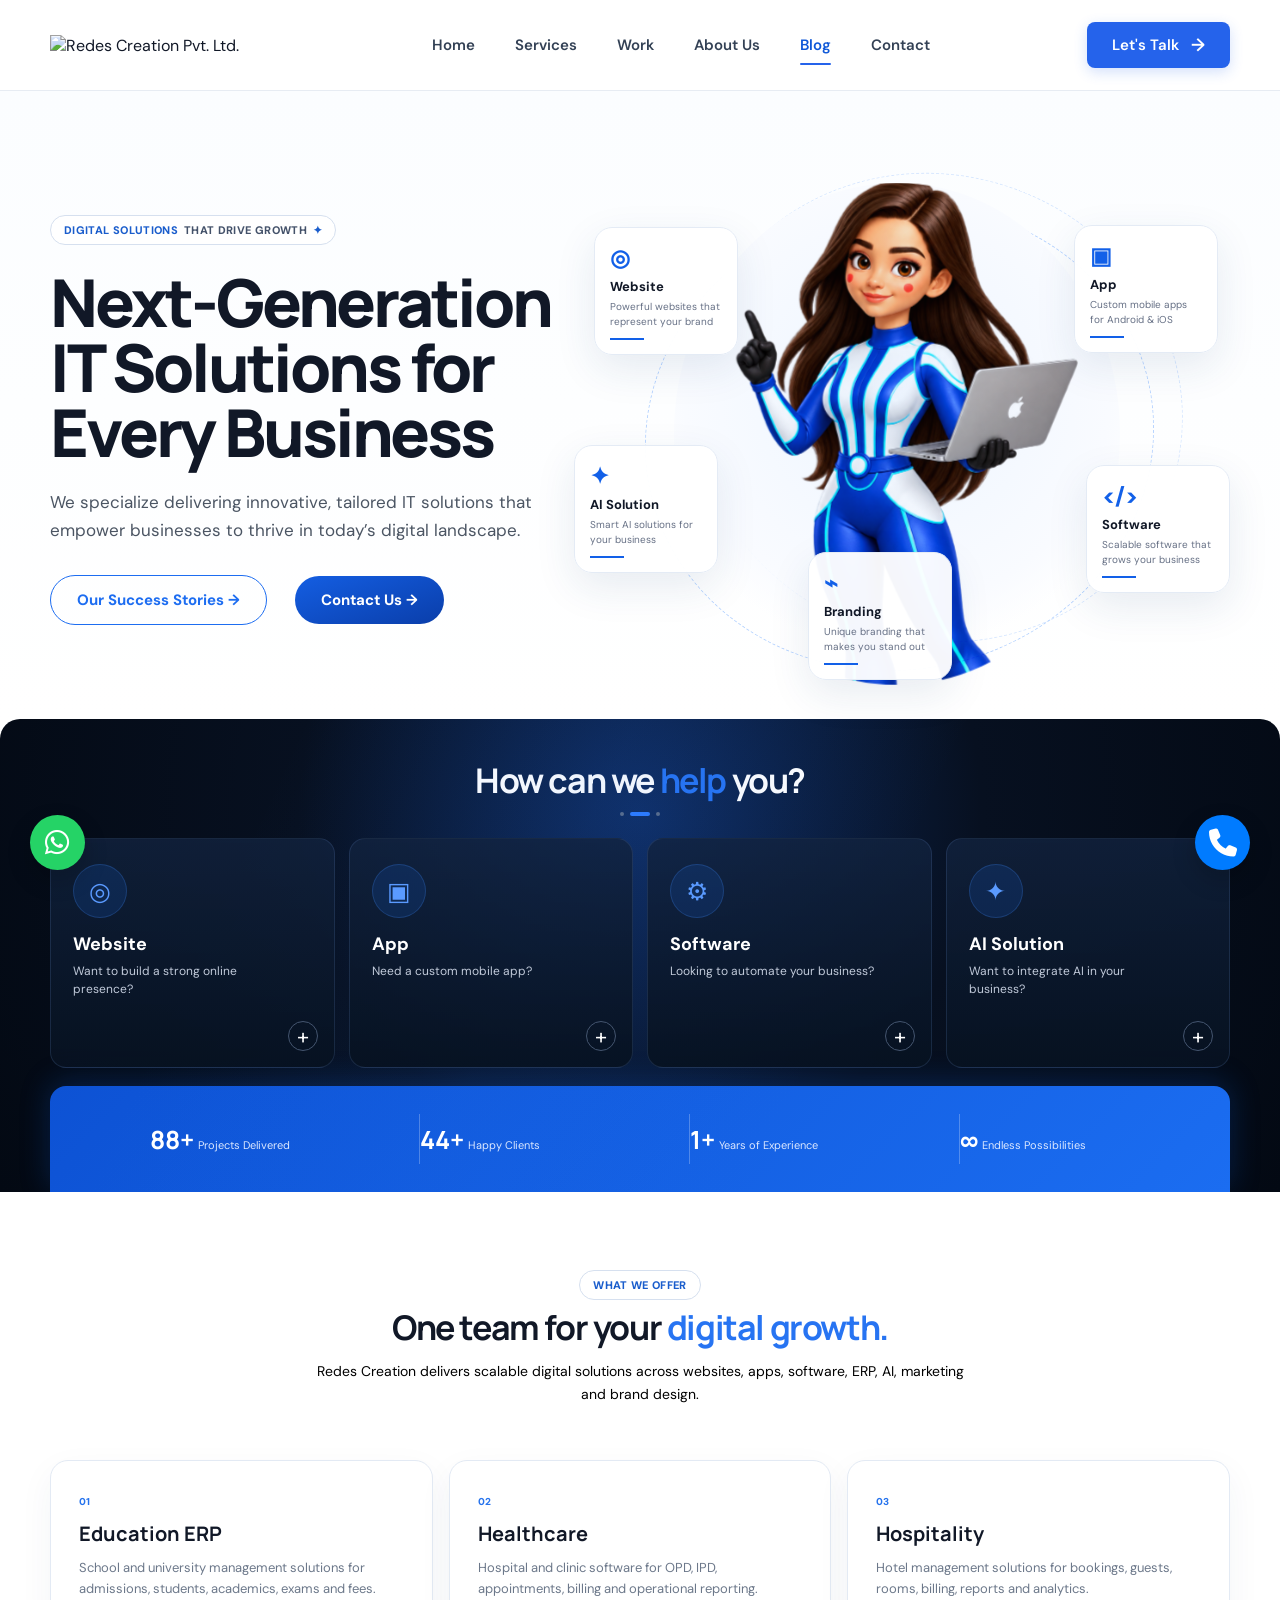
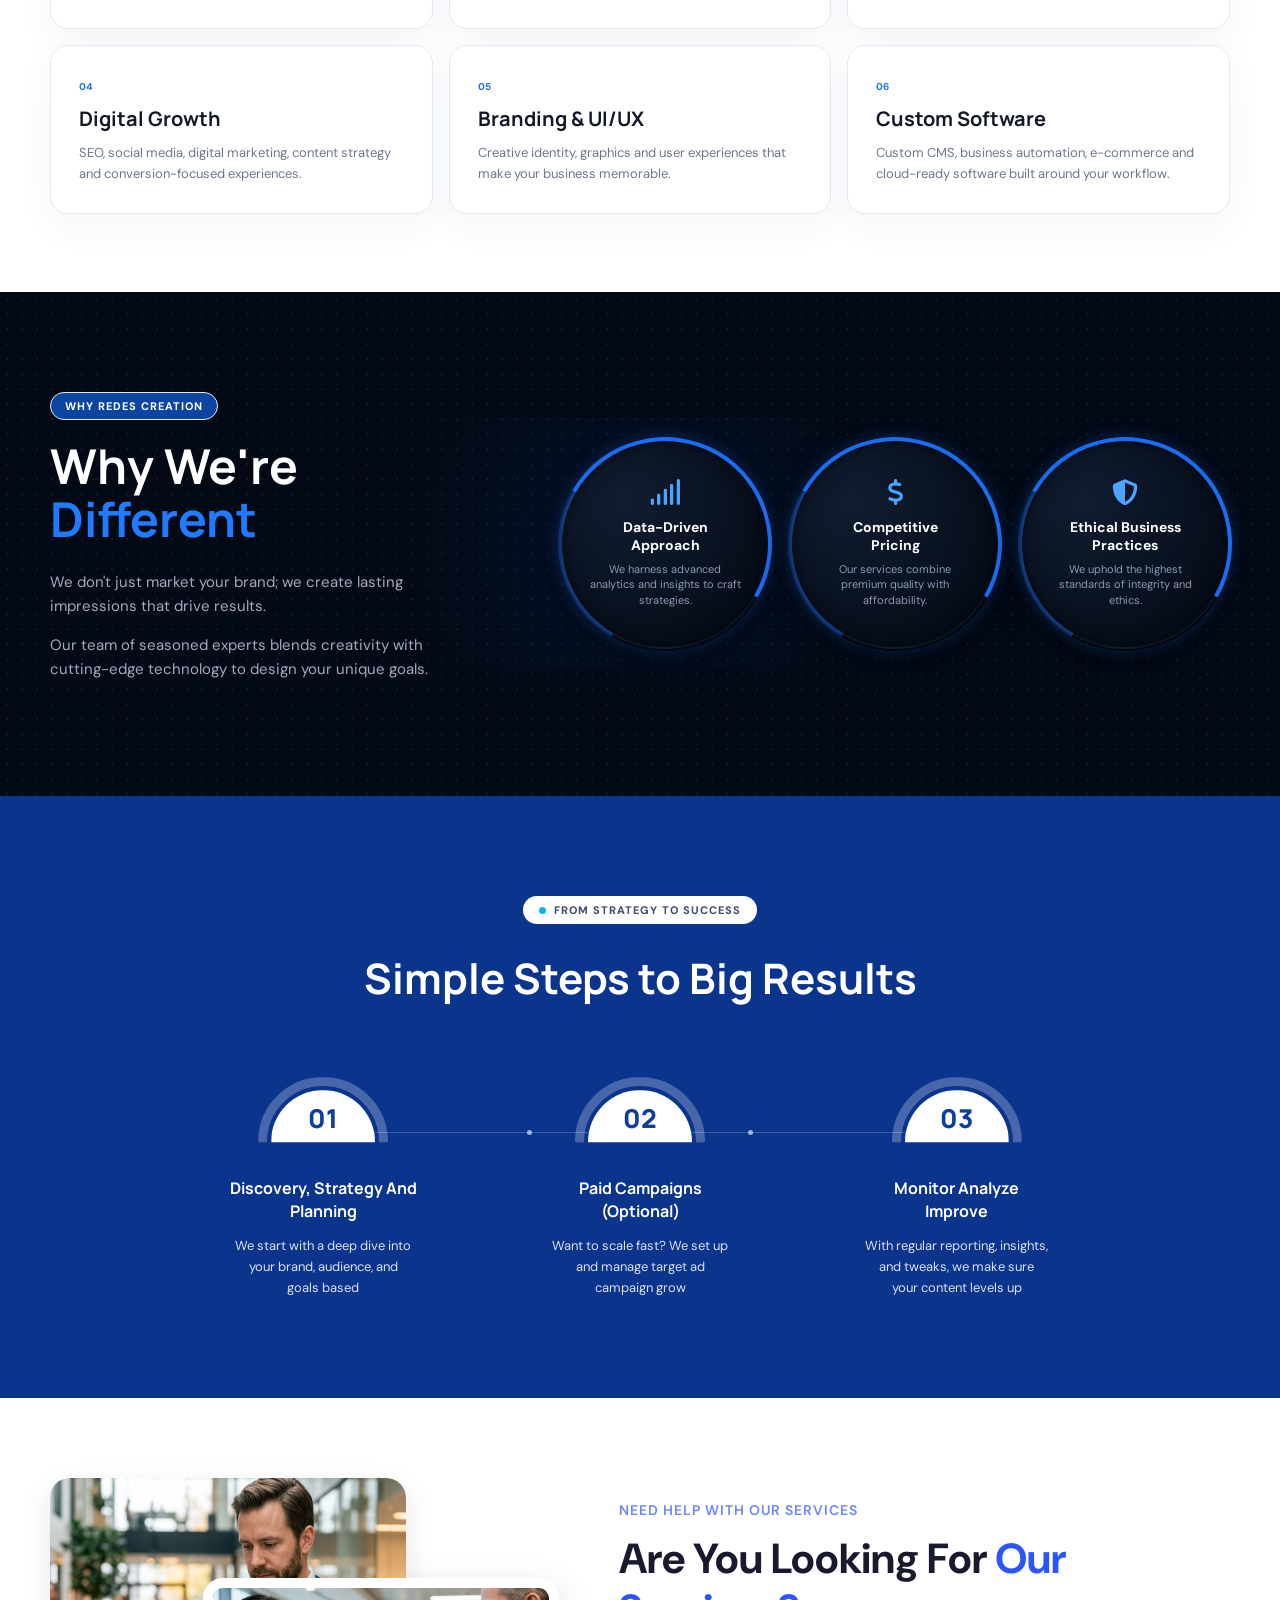
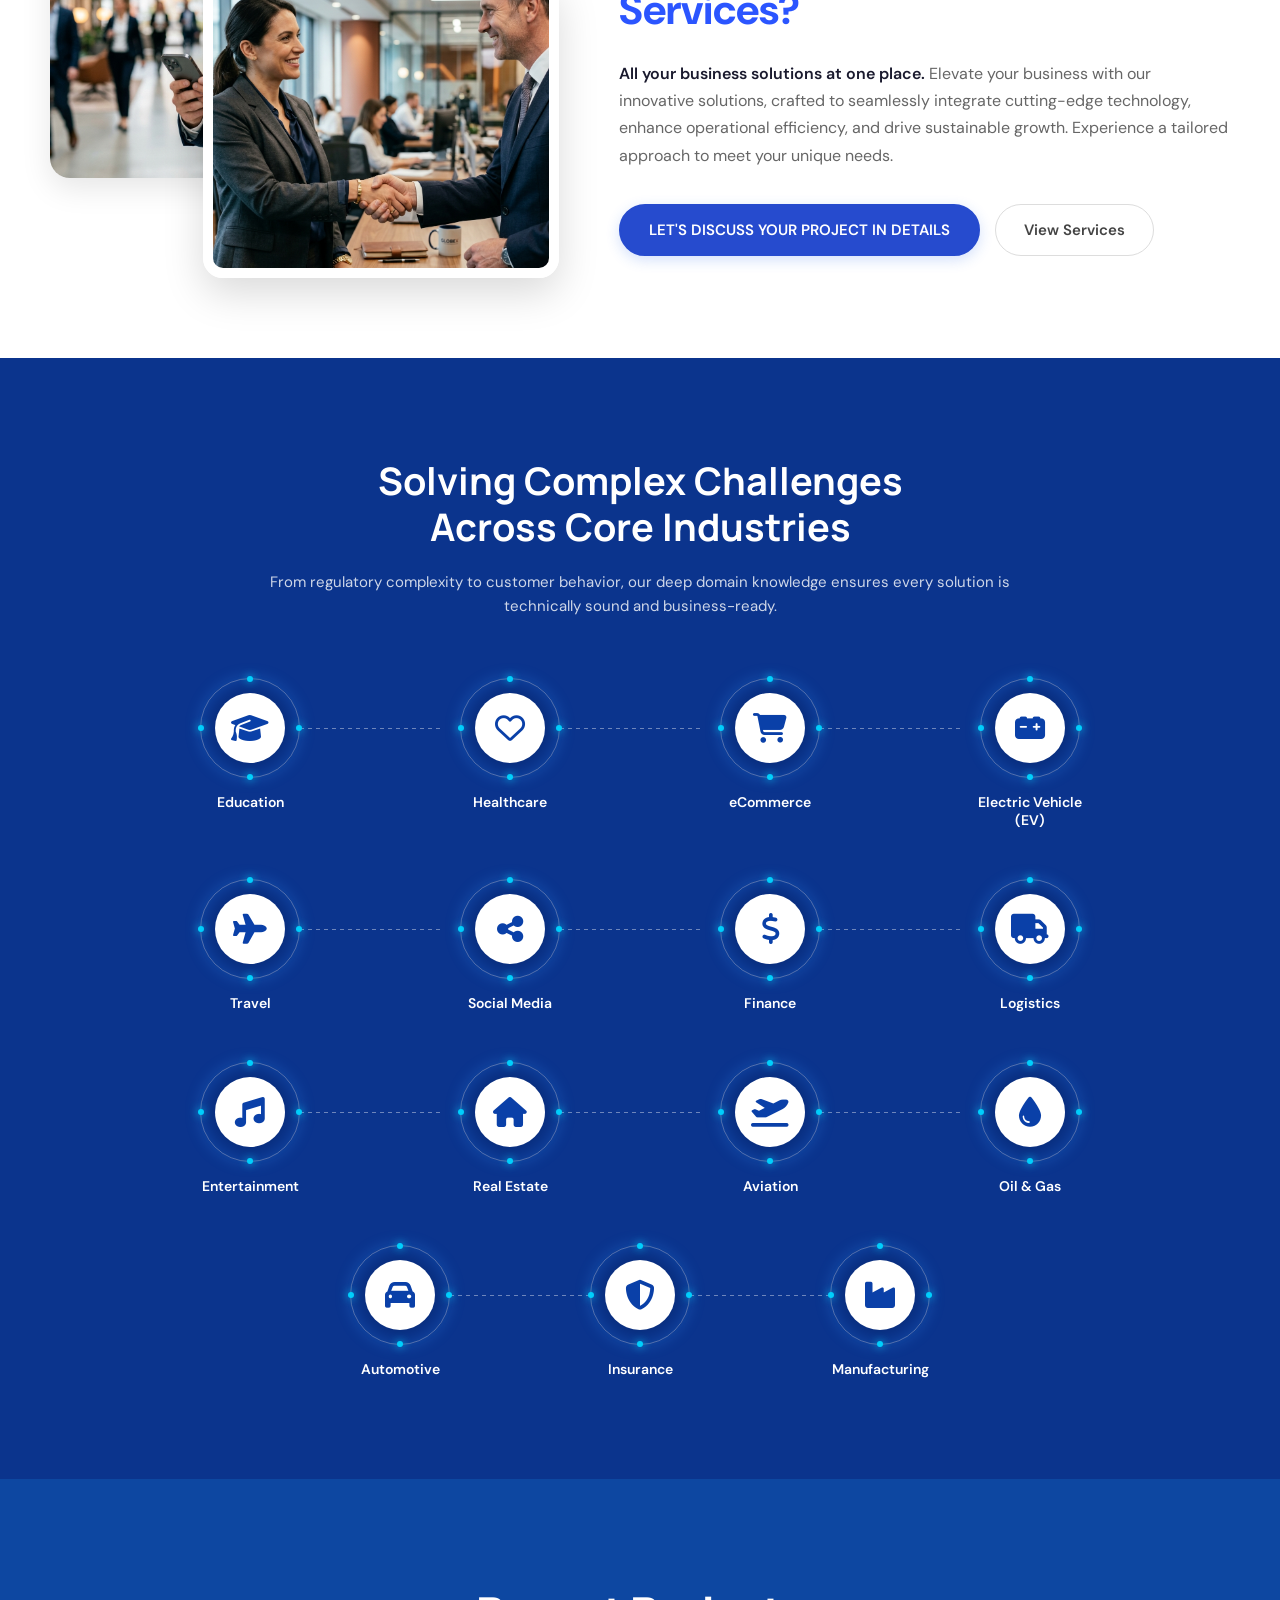
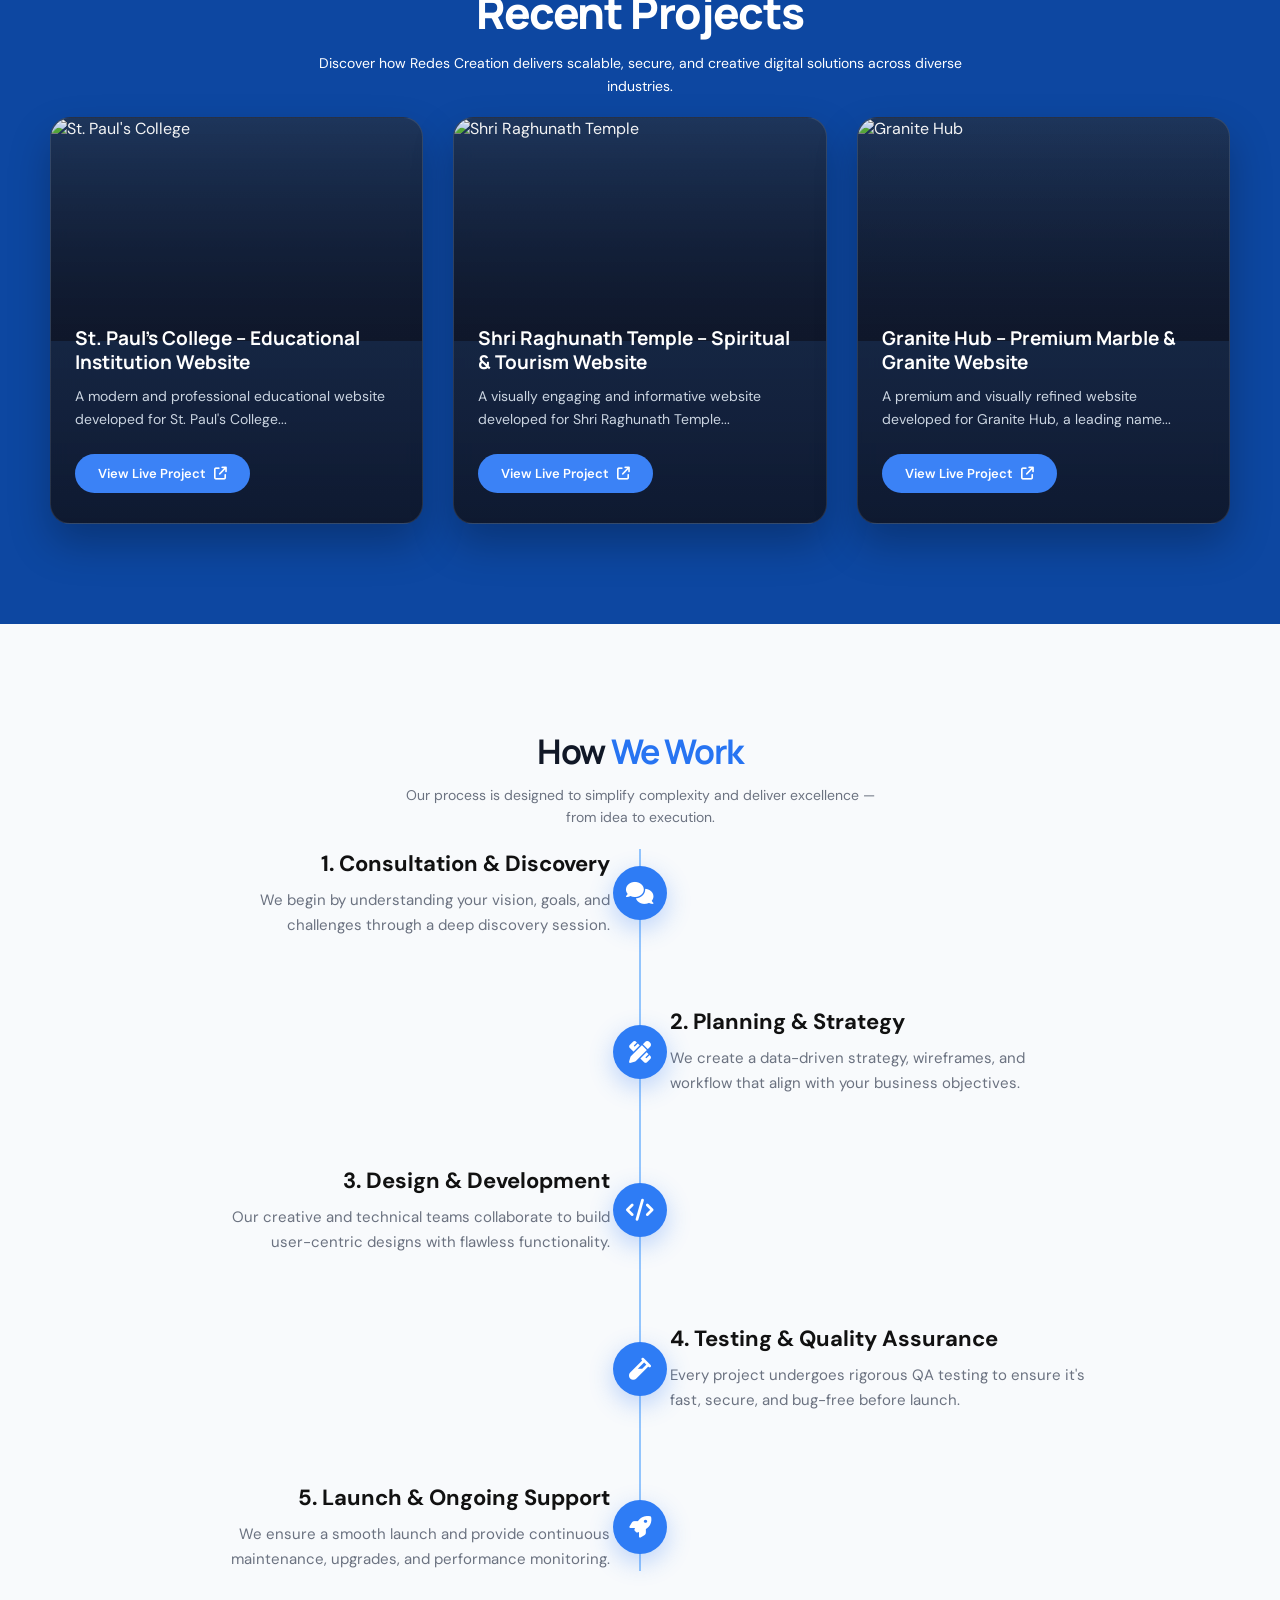
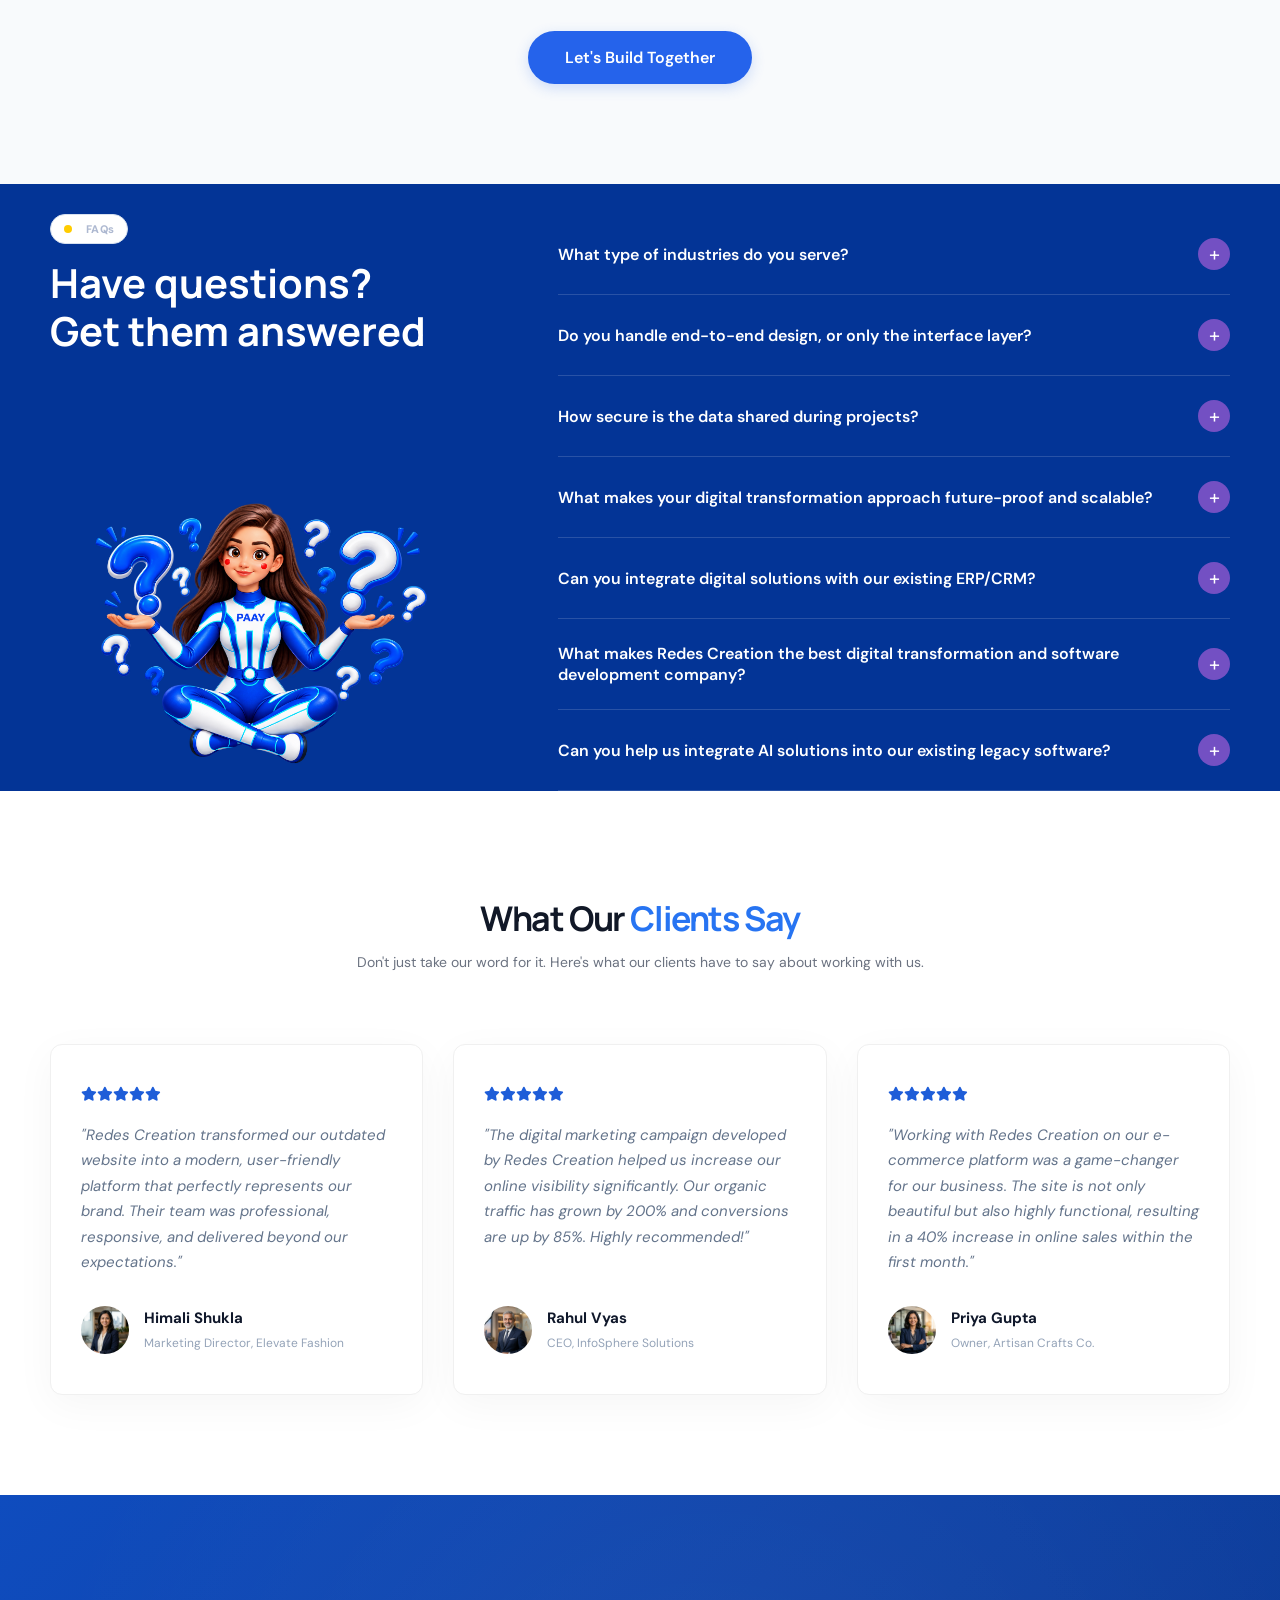
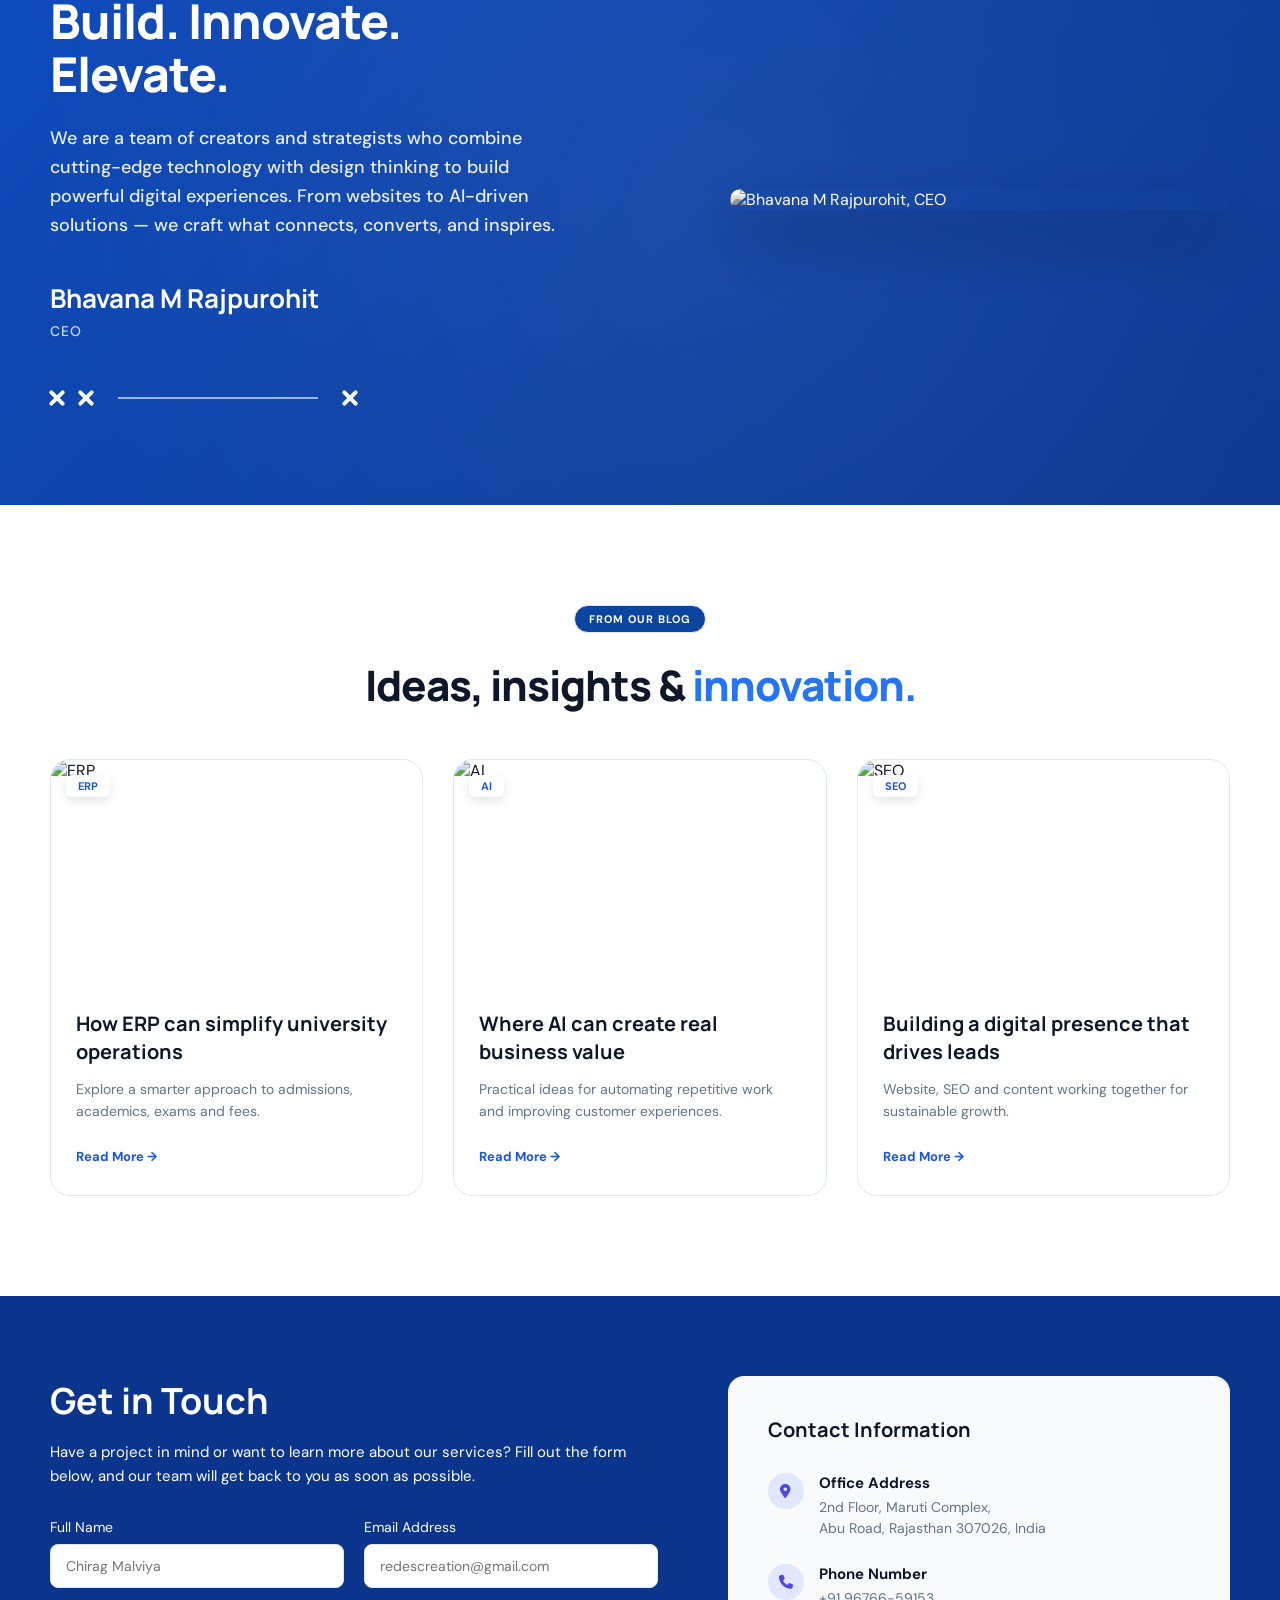
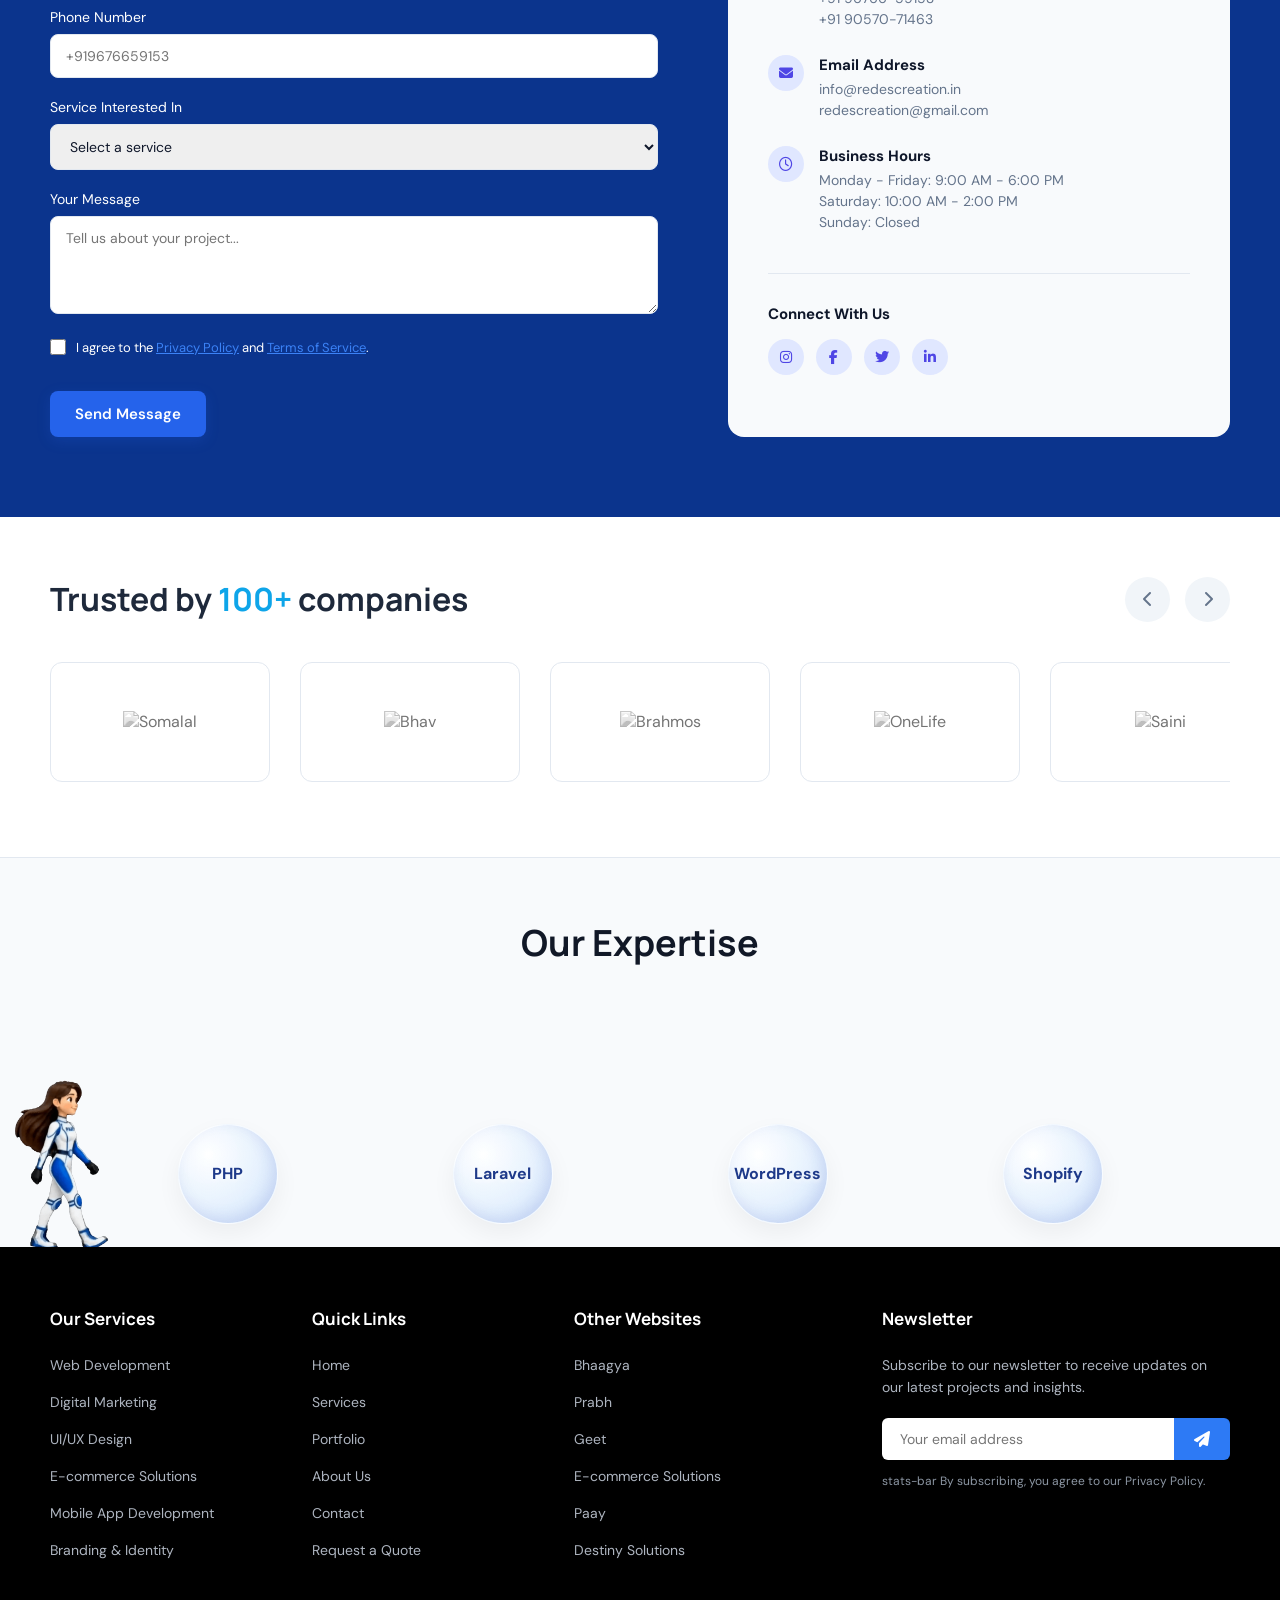
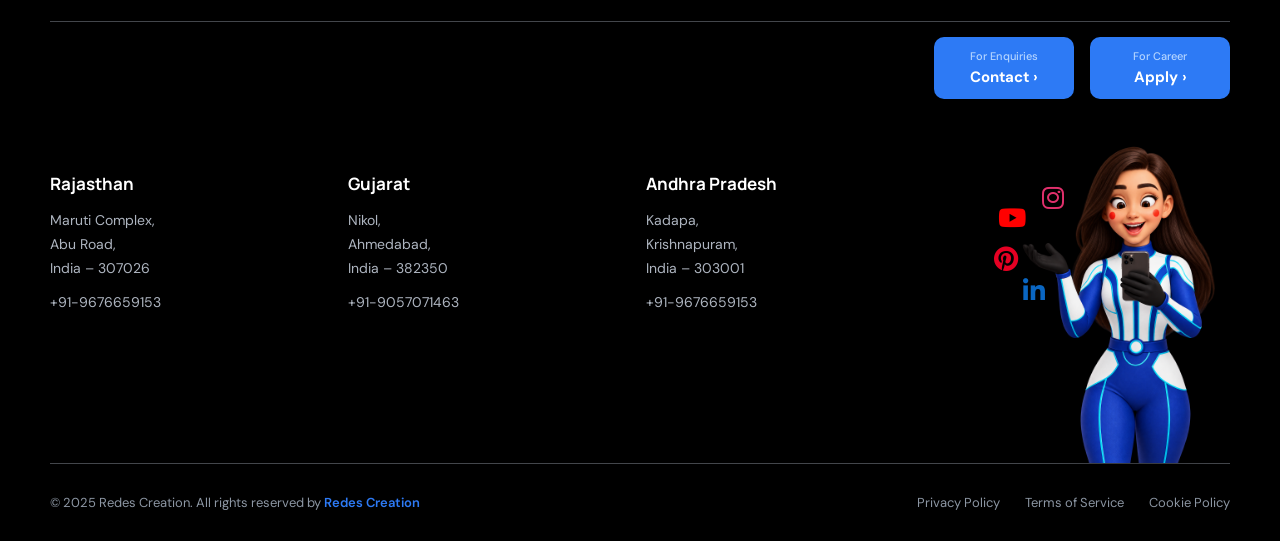
==== commit 5dd5426d: "update contact page cretae kiya" ====
--- a/index.html
+++ b/index.html
@@ -40,7 +40,7 @@
           <a href="#work">Work</a>
           <a href="#about">About Us</a>
           <a href="#blog">Blog</a>
-          <a href="#contact">Contact</a>
+          <a href="pages/contact.html">Contact</a>
         </nav>
         <a class="btn btn-primary nav-cta" href="#contact"
           >Let's Talk <span>→</span></a
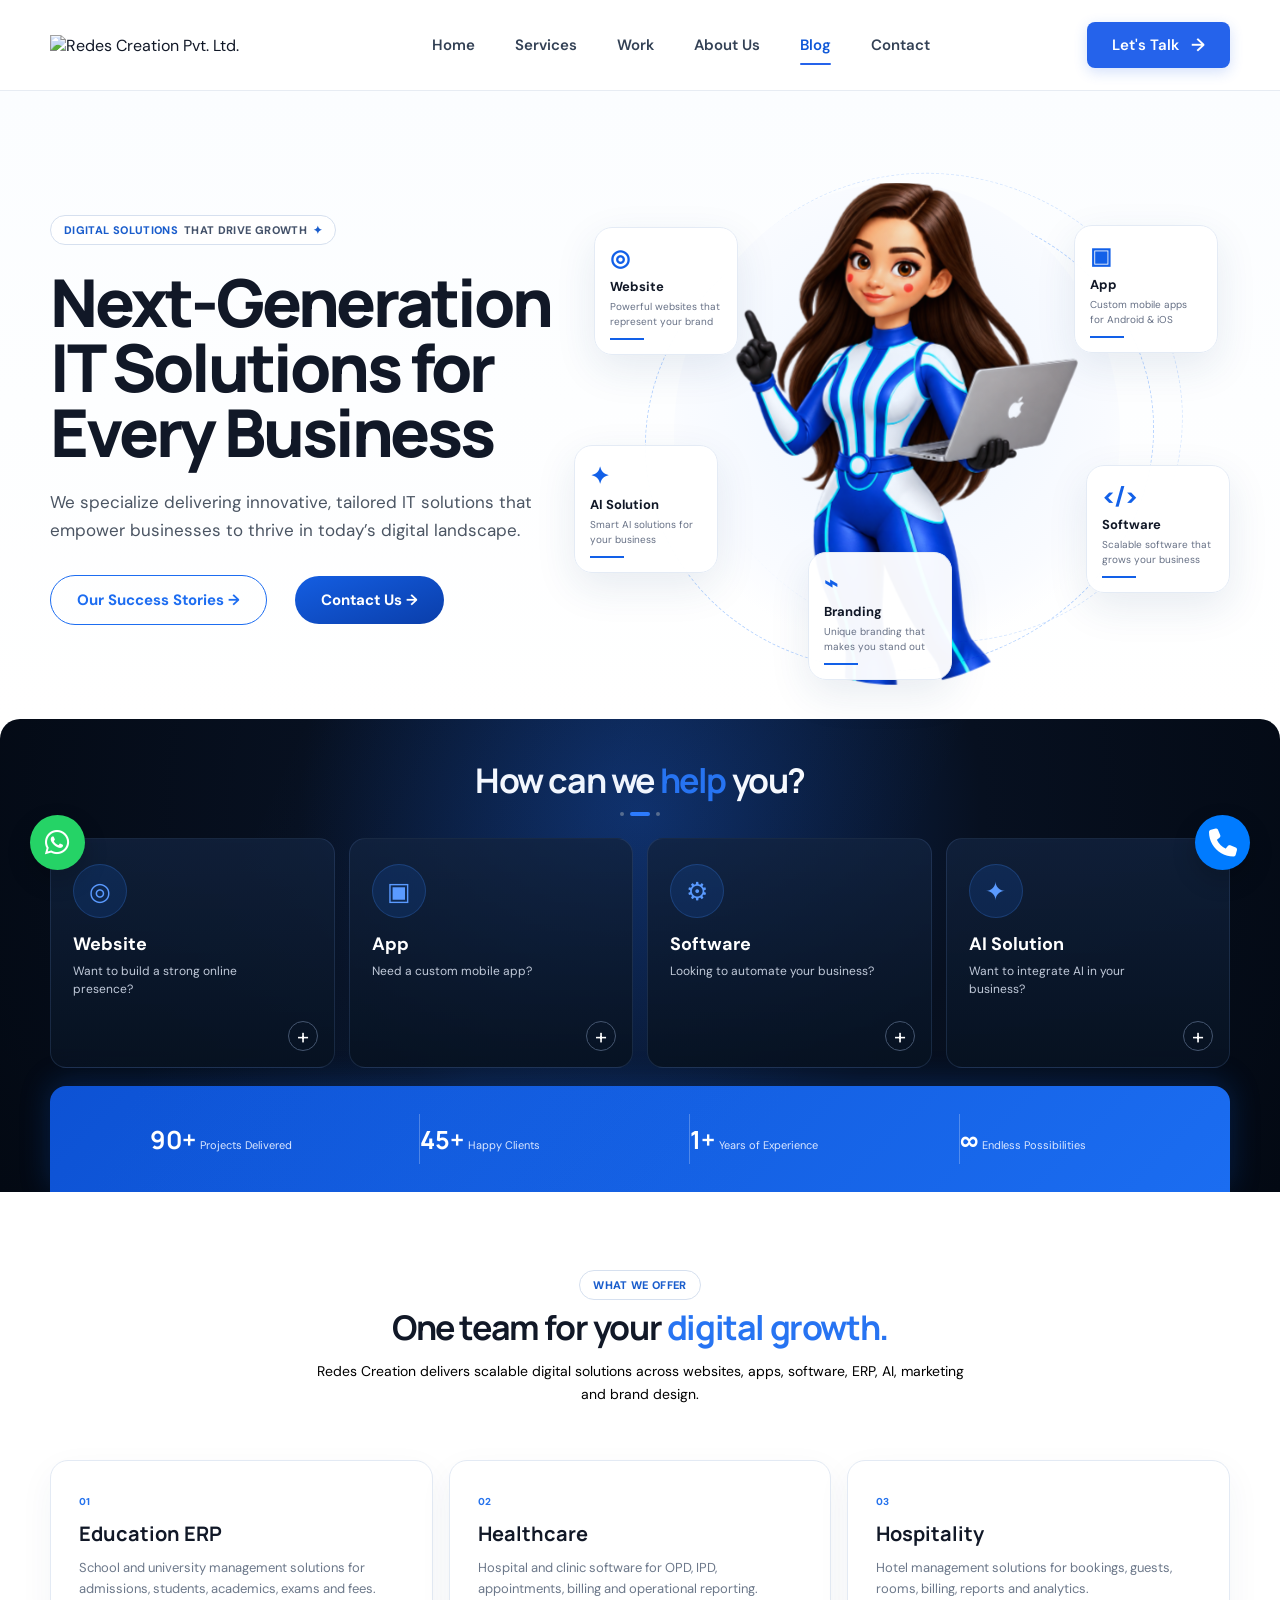
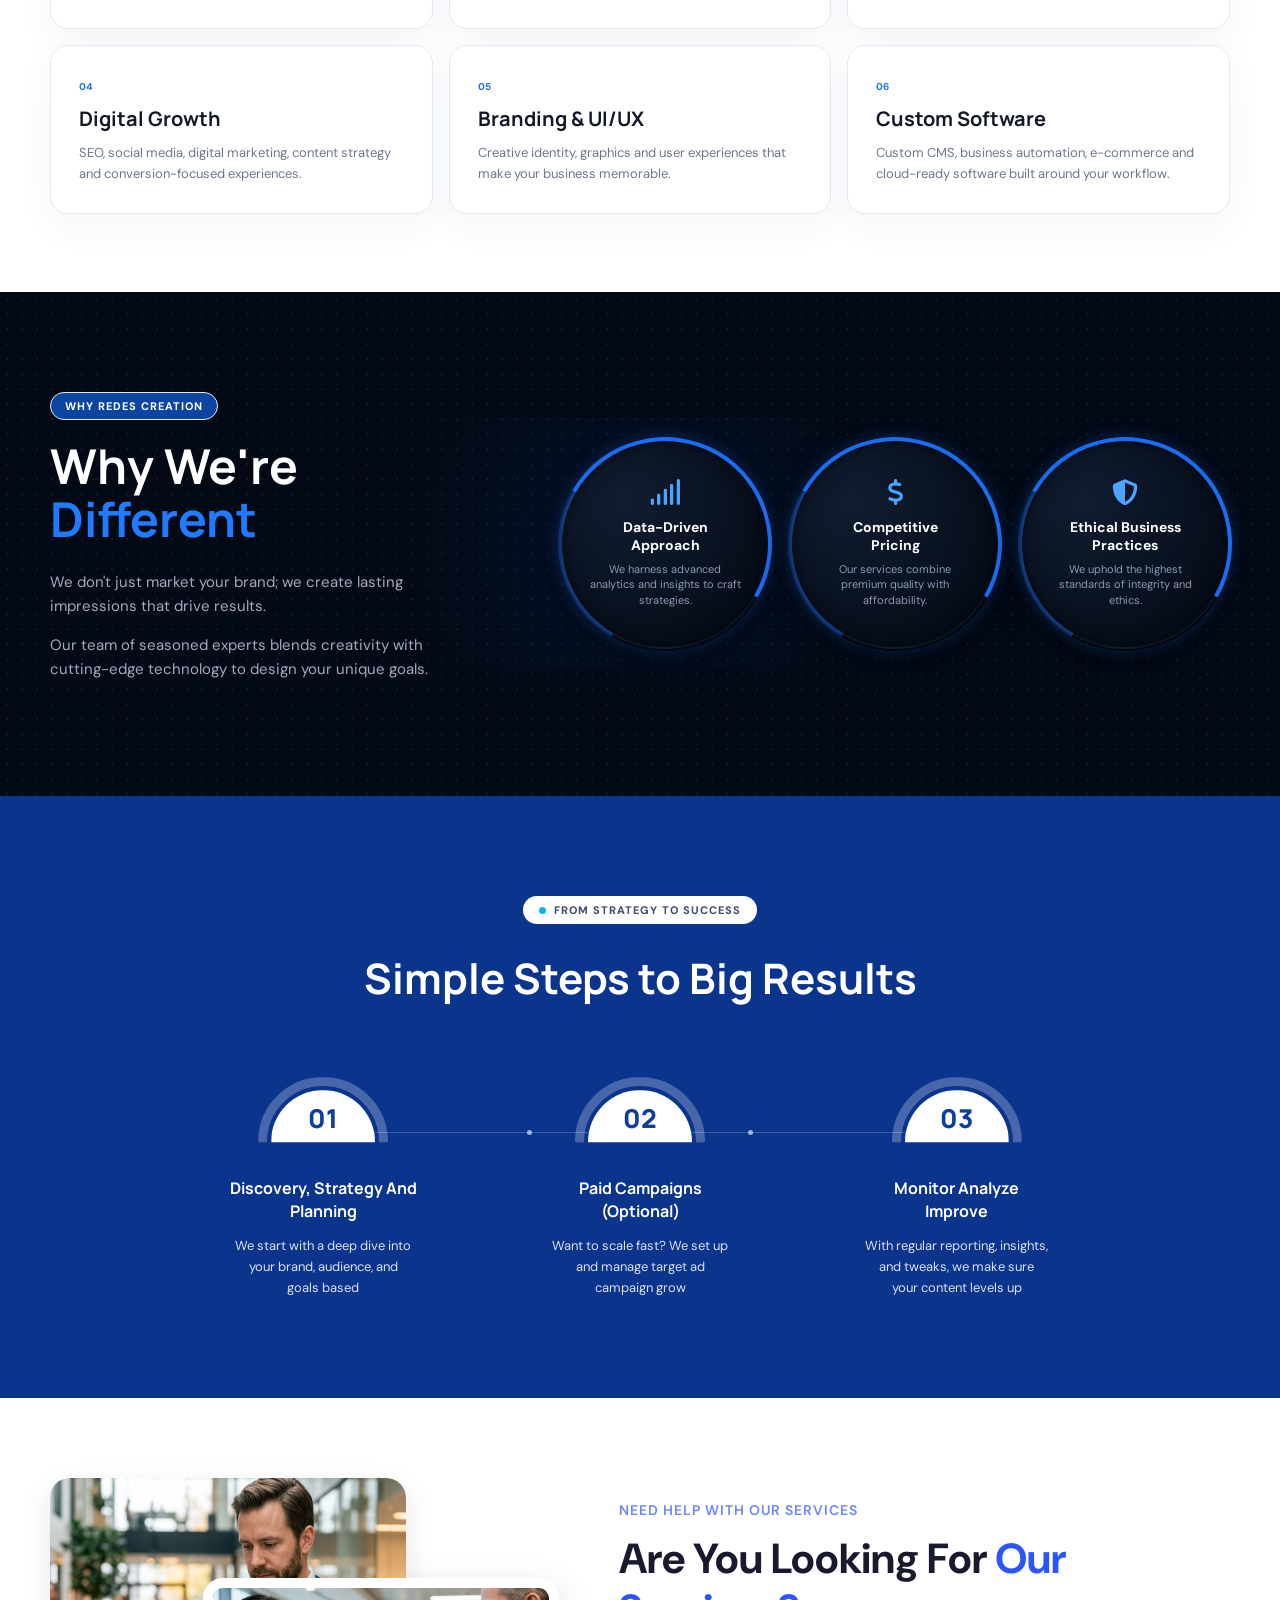
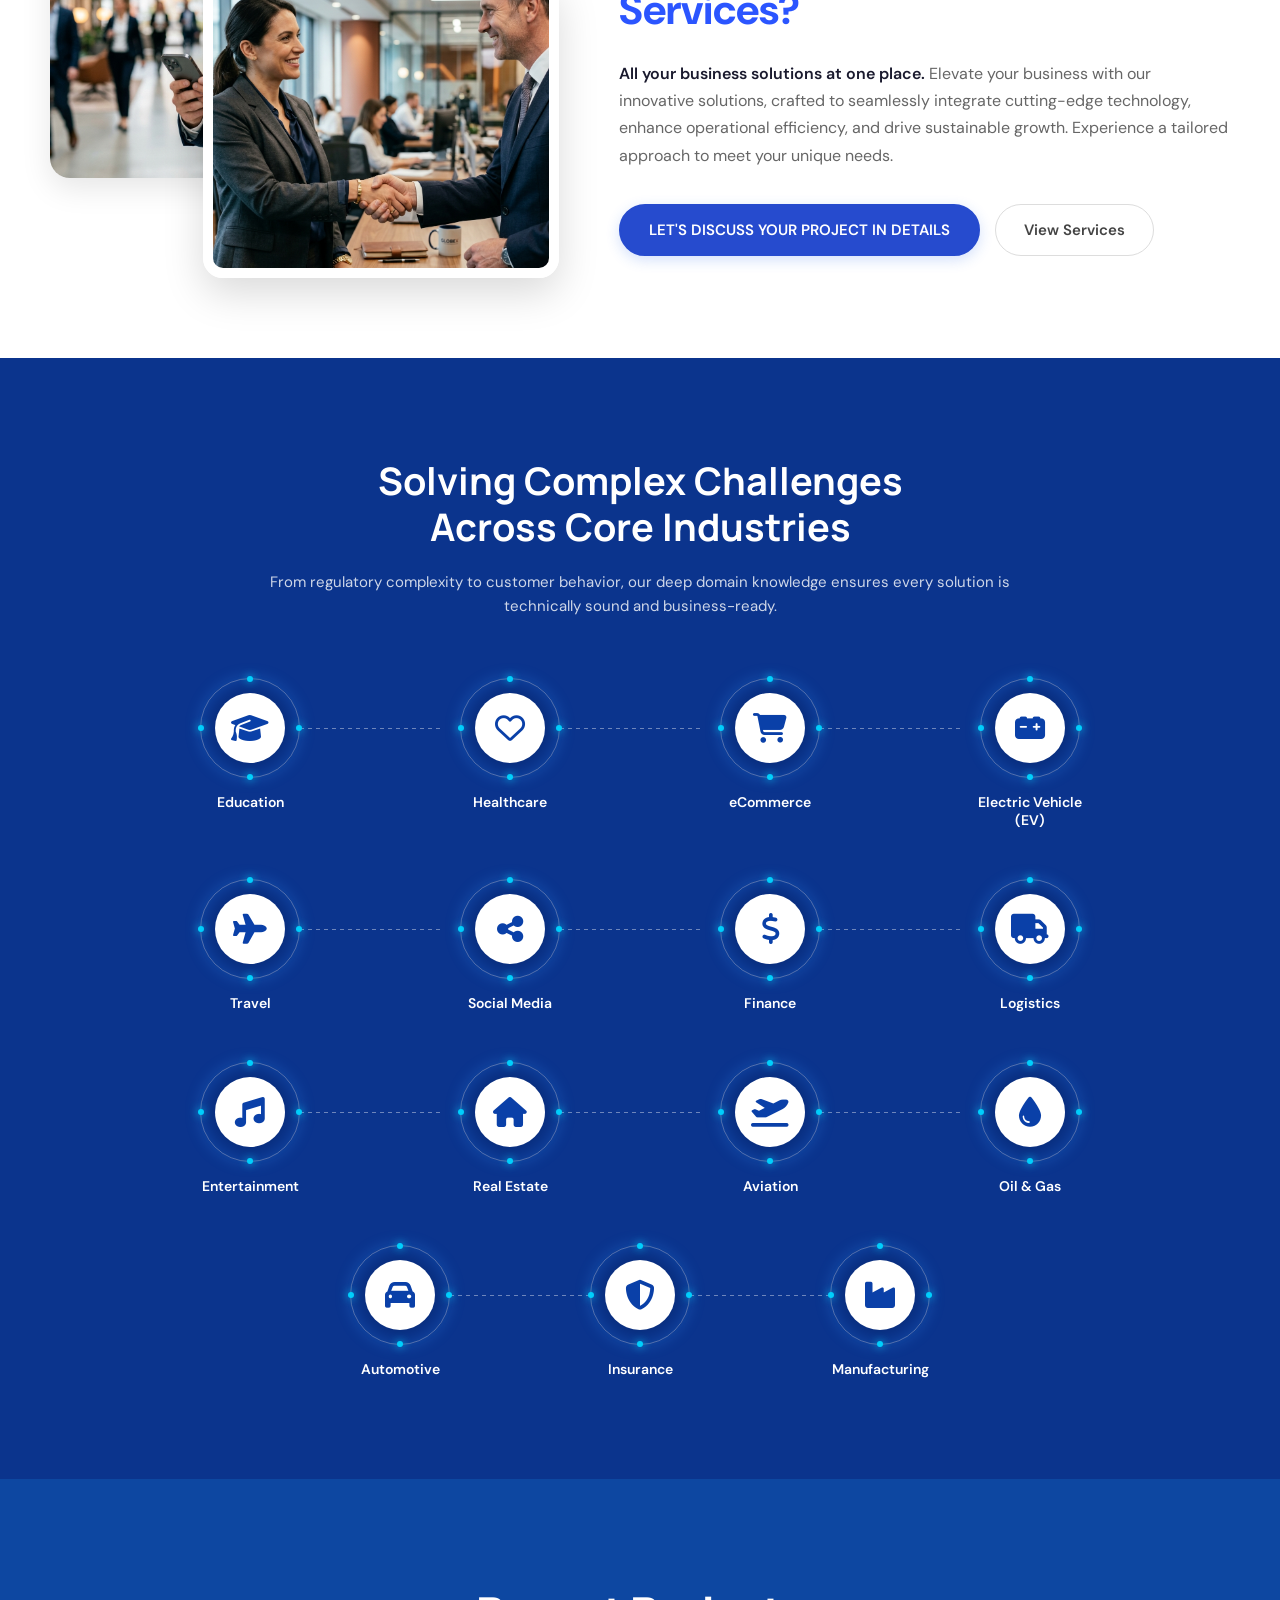
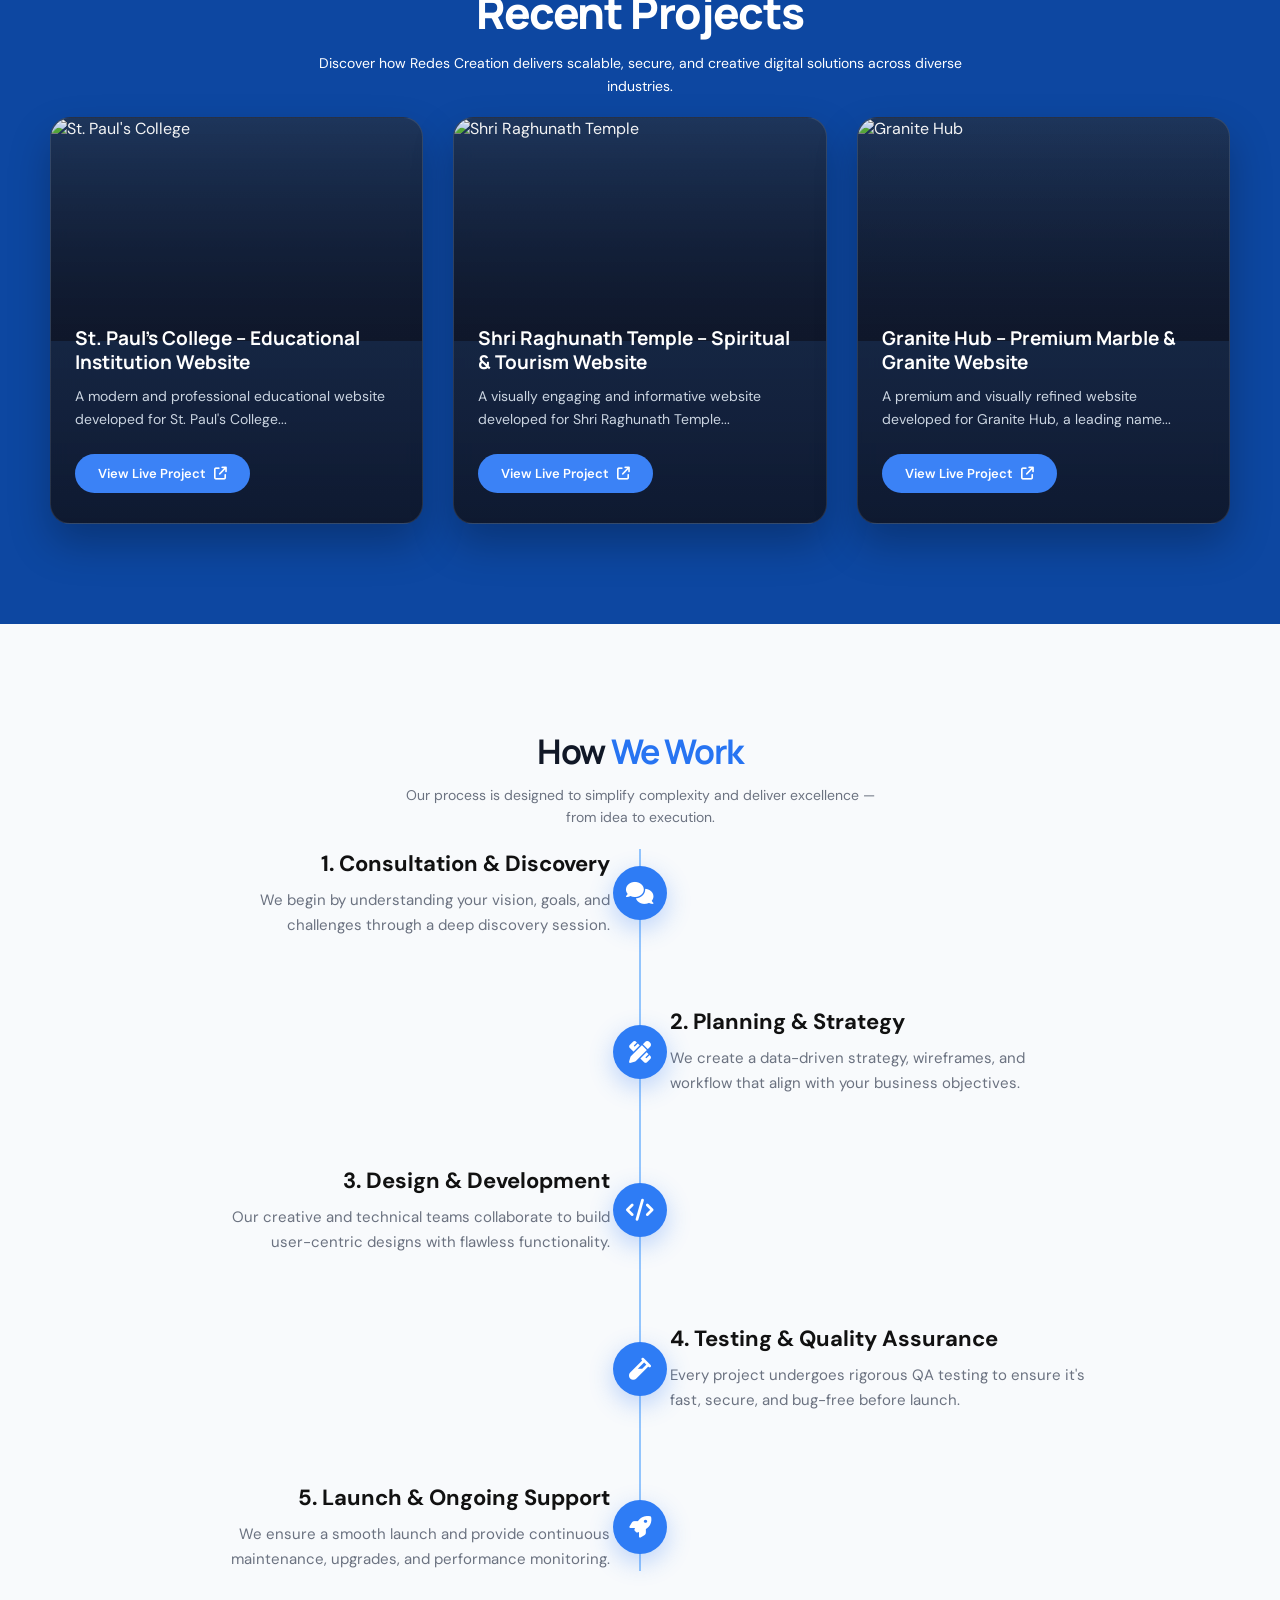
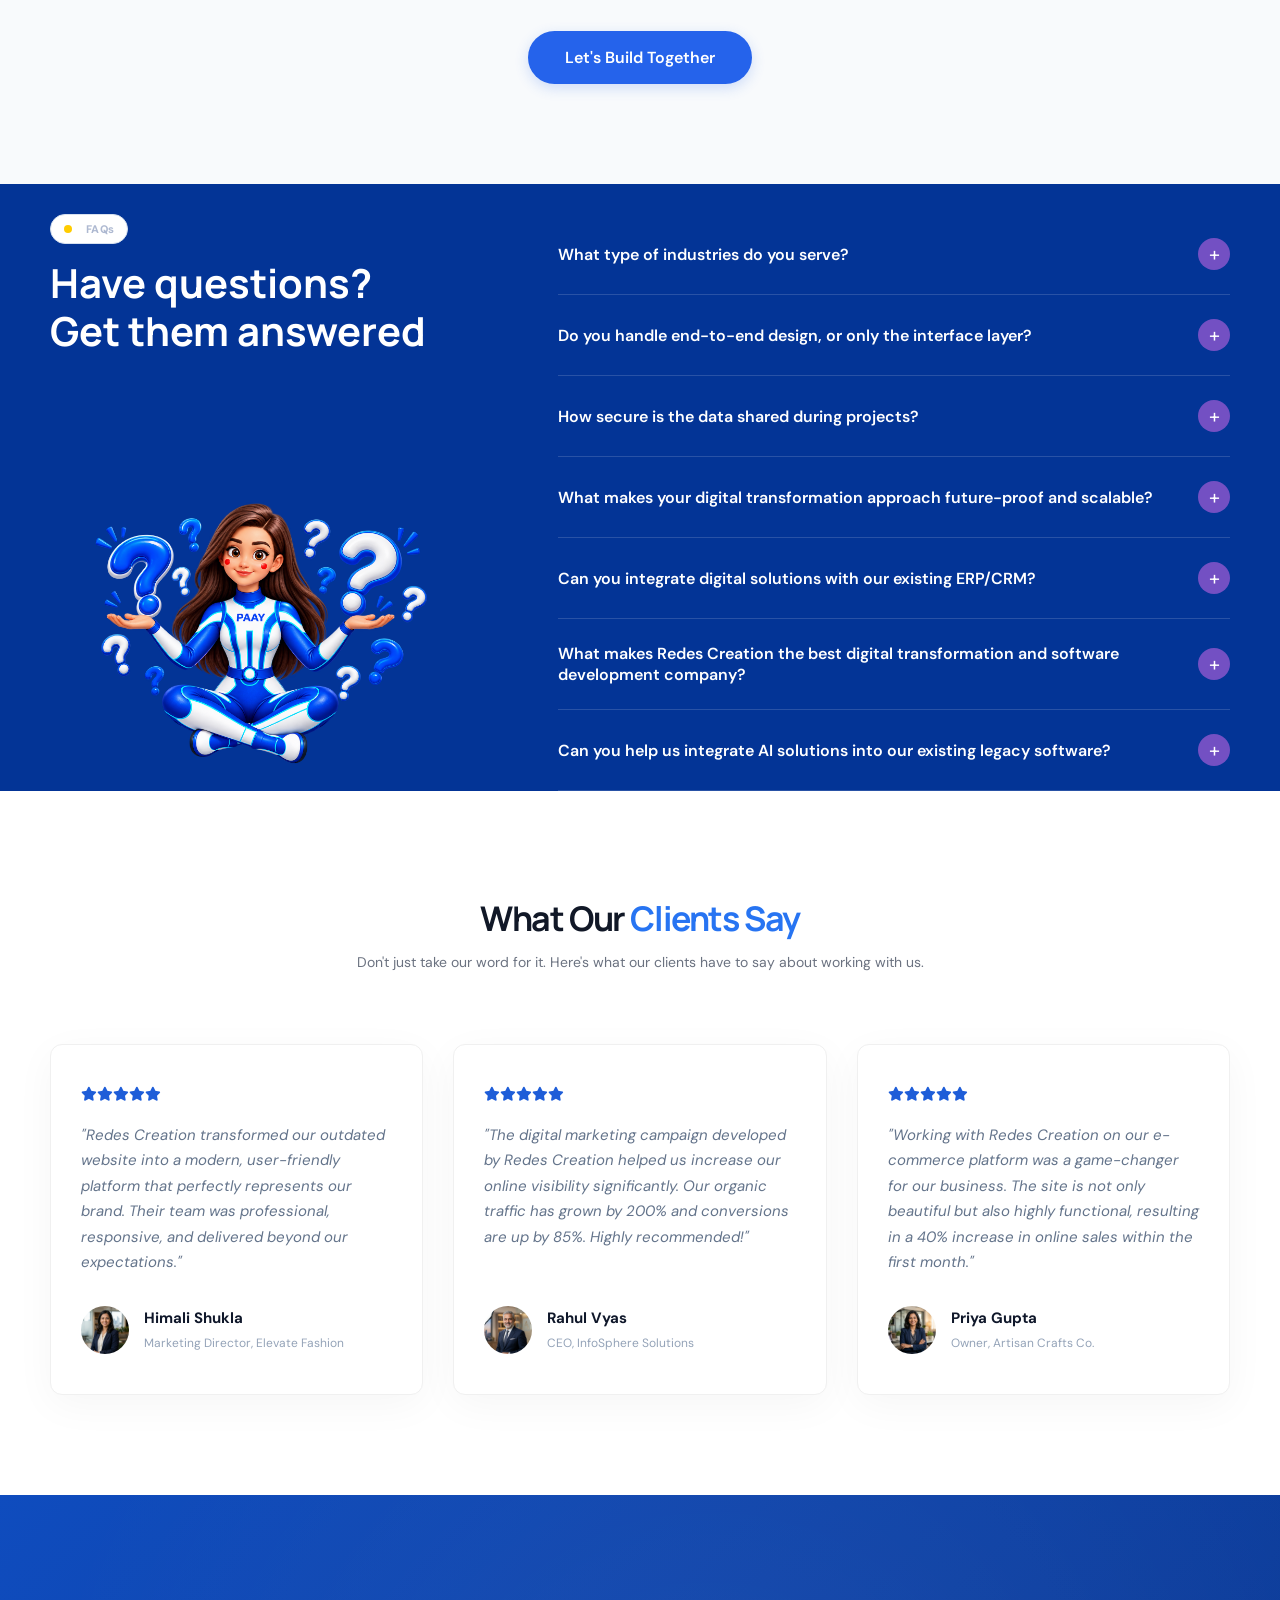
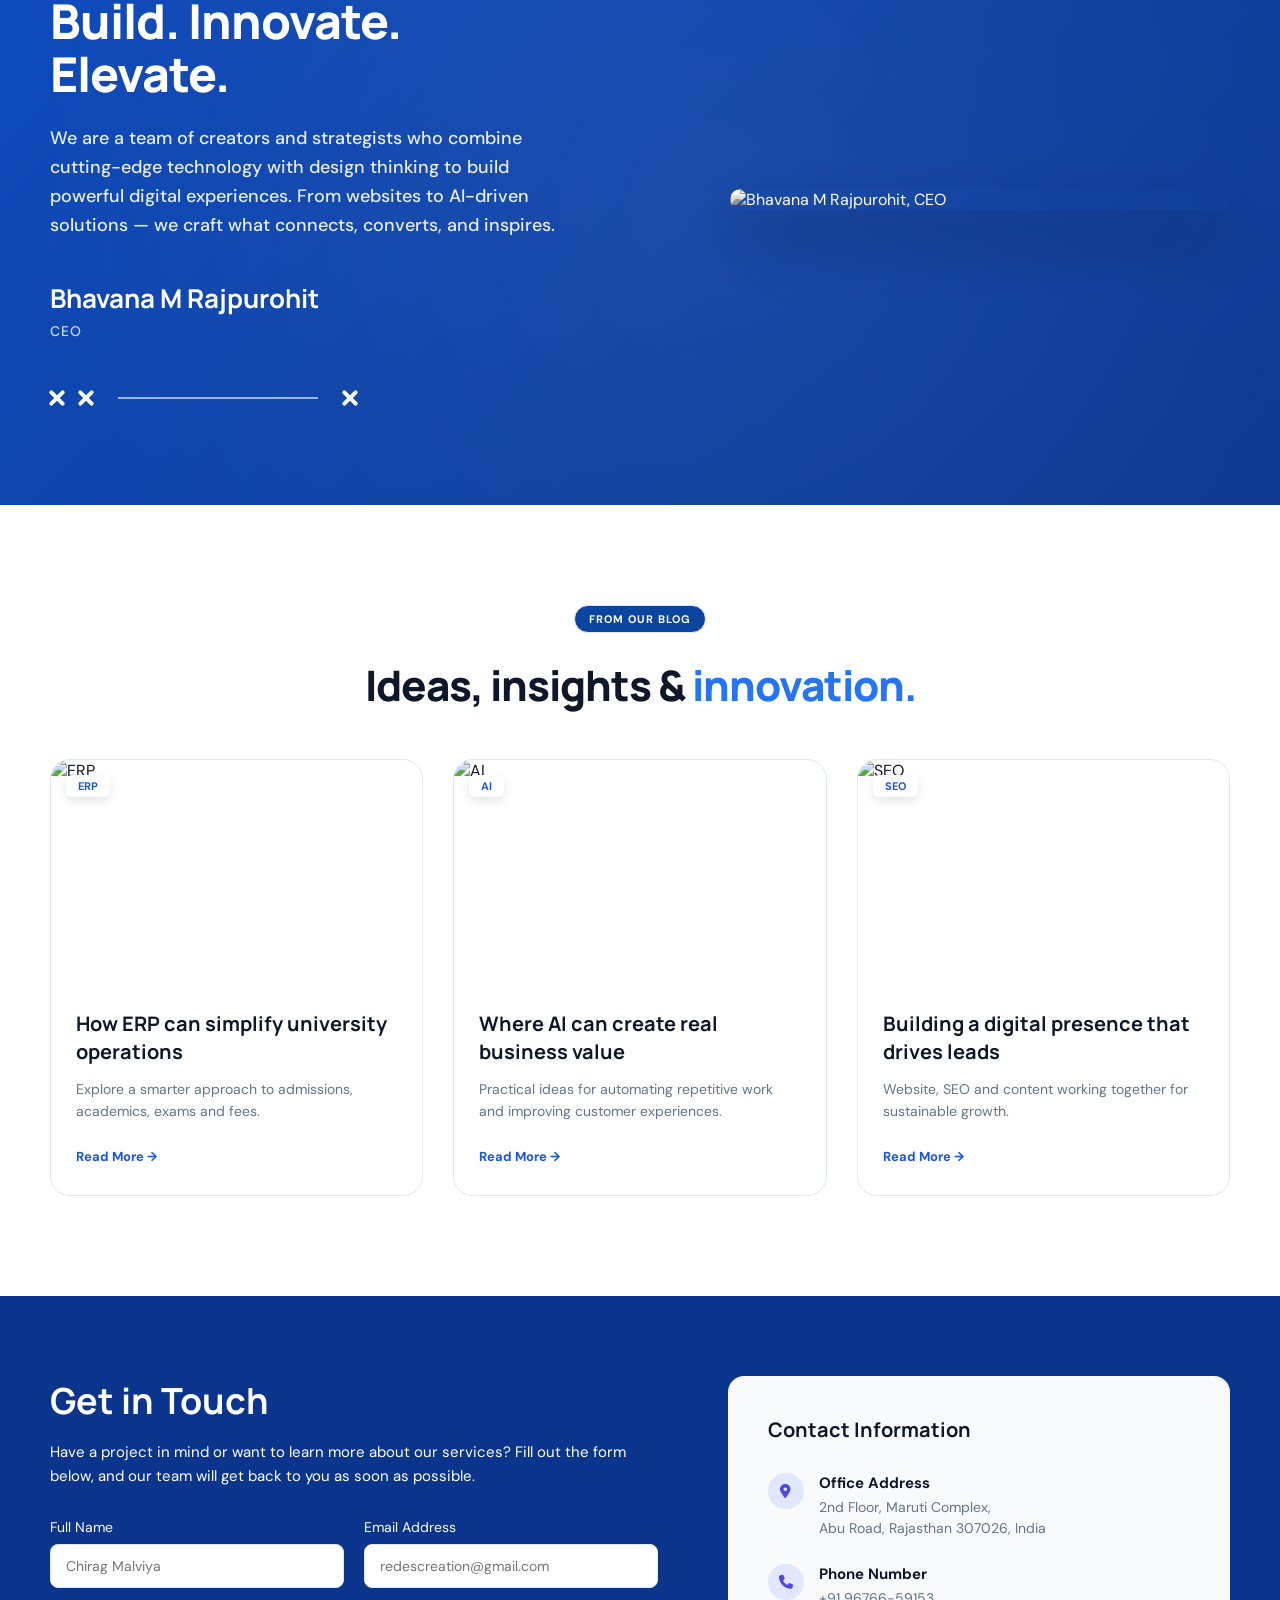
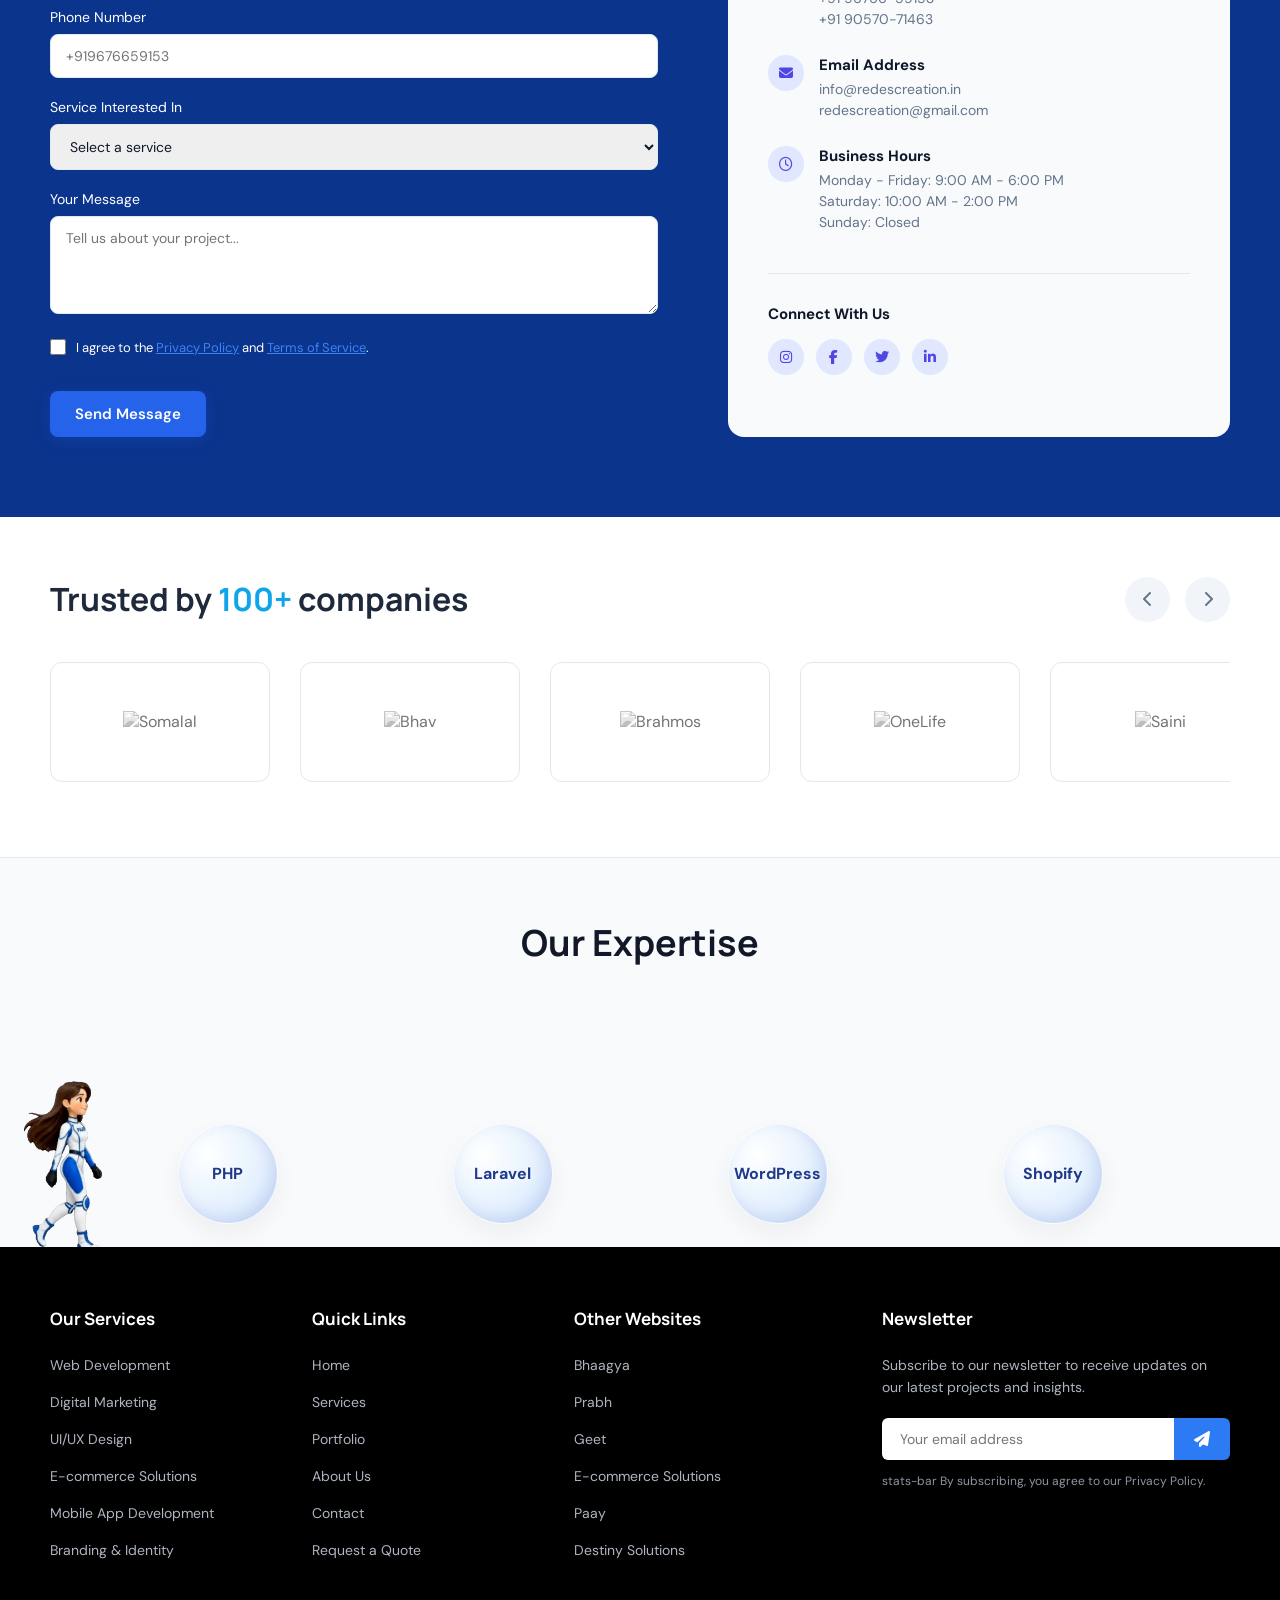
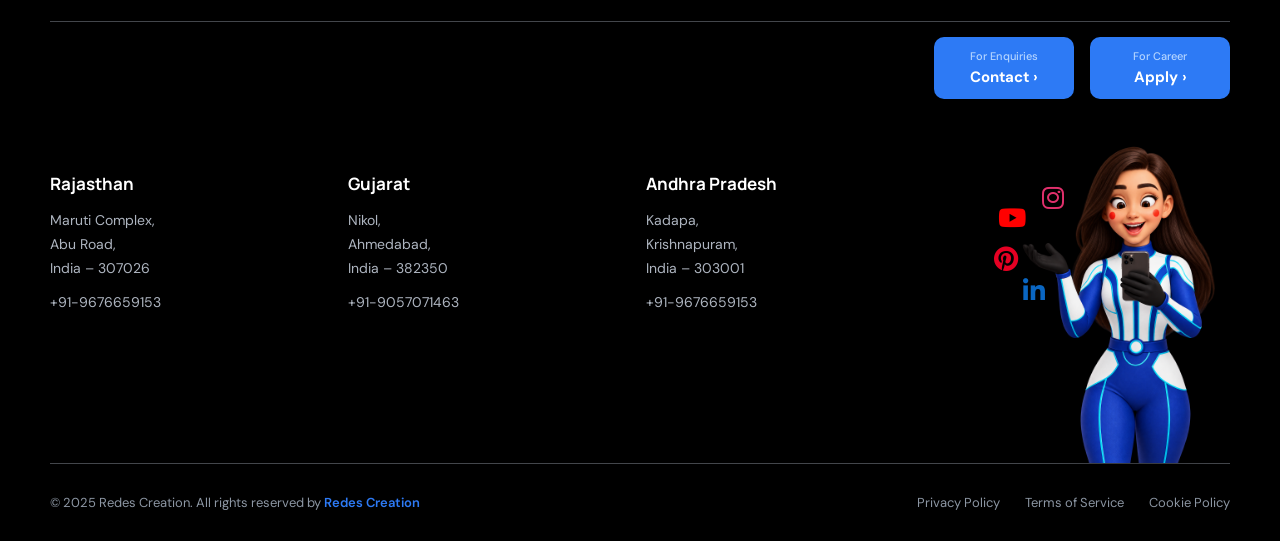
==== commit 2631149c: "complate contact page and add work page" ====
--- a/index.html
+++ b/index.html
@@ -1300,7 +1300,7 @@
               <li><a href="pages/service.html">Services</a></li>
               <li><a href="#">Portfolio</a></li>
               <li><a href="#">About Us</a></li>
-              <li><a href="#">Contact</a></li>
+              <li><a href="../pages/contact.html">Contact</a></li>
               <li><a href="#">Request a Quote</a></li>
             </ul>
           </div>
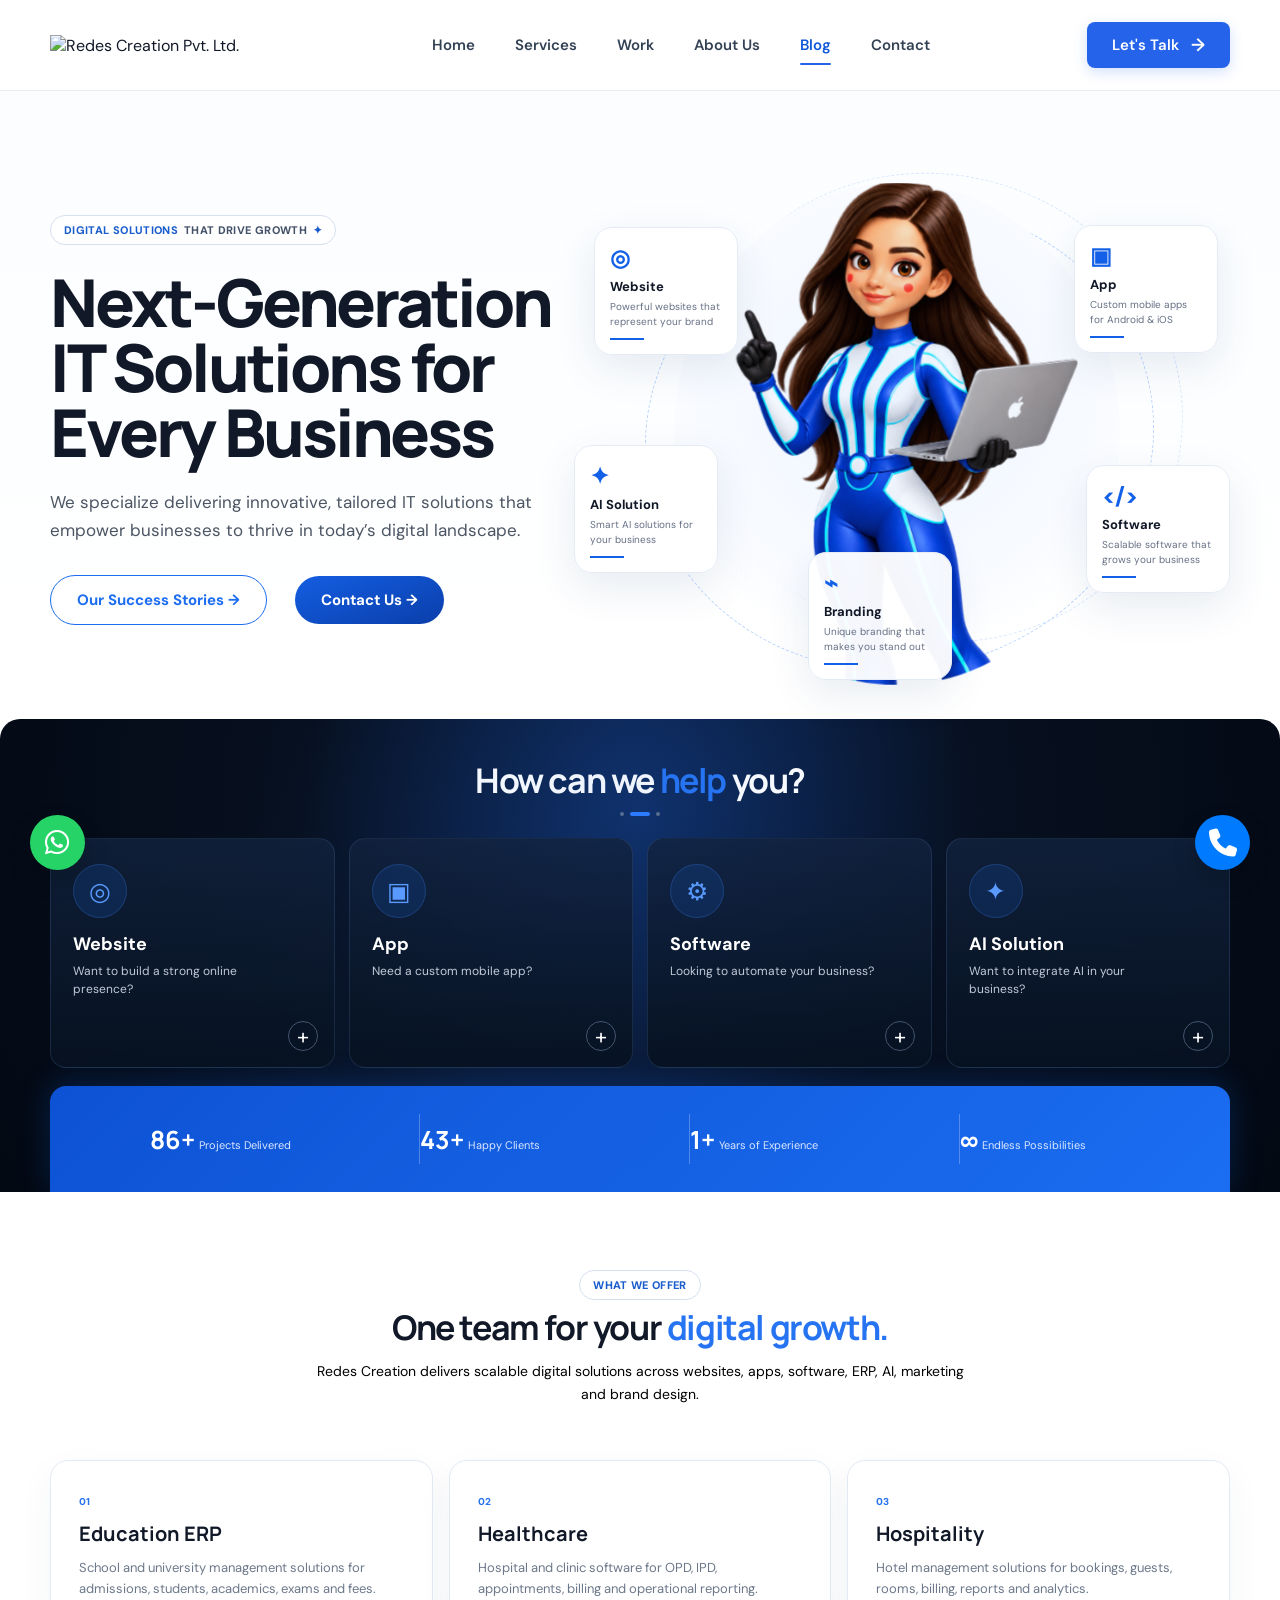
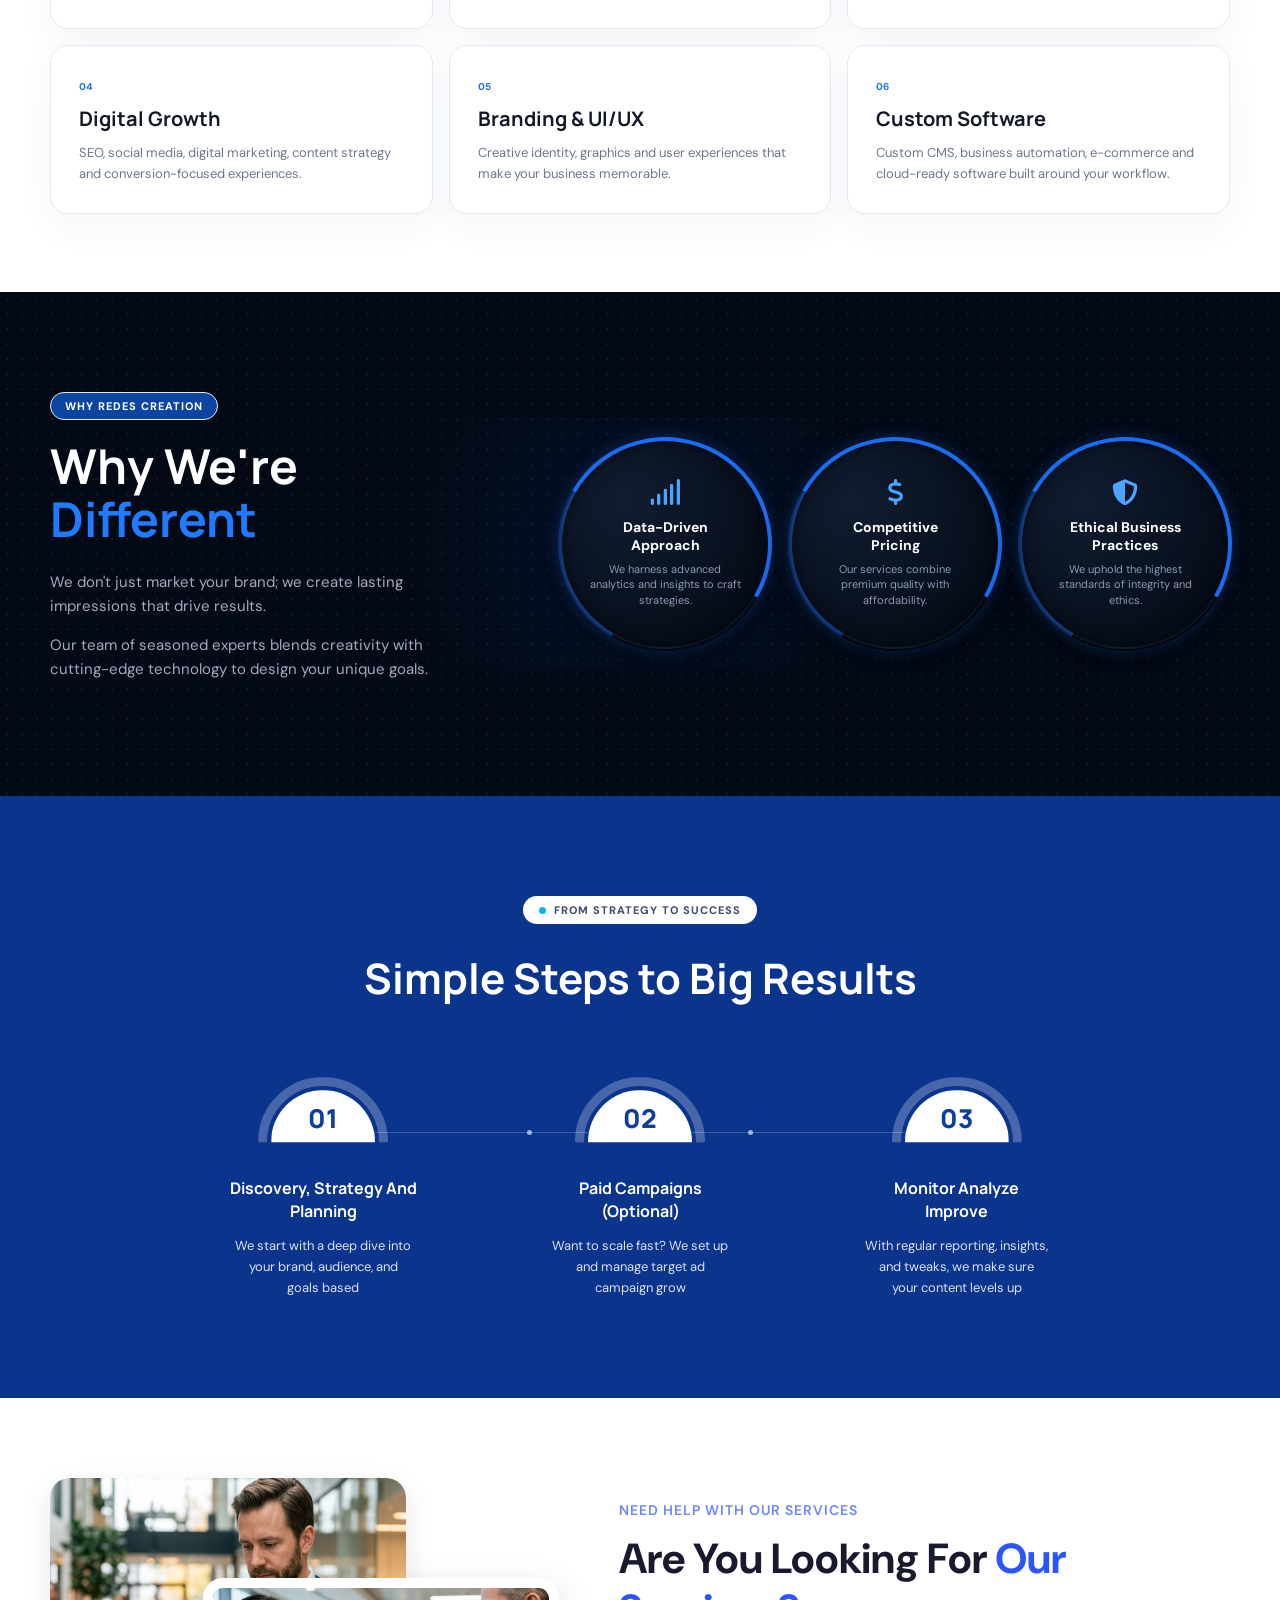
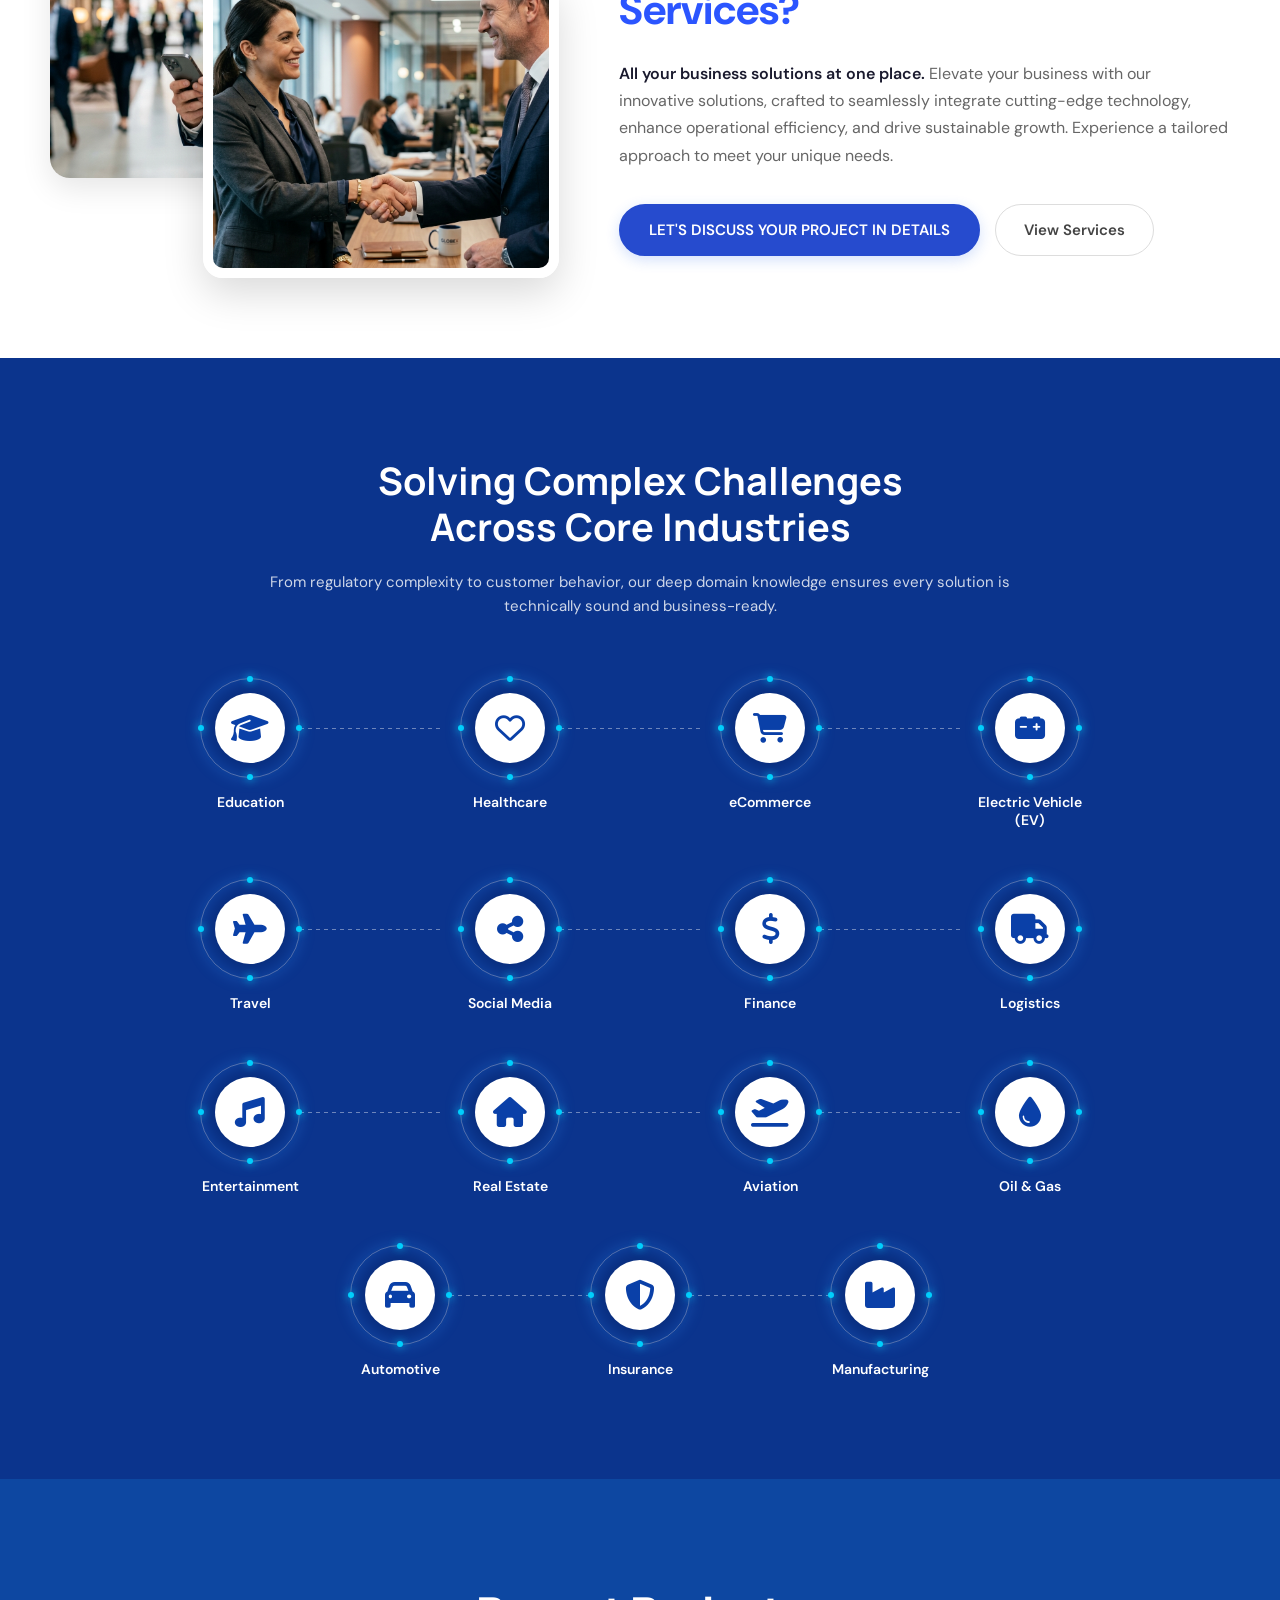
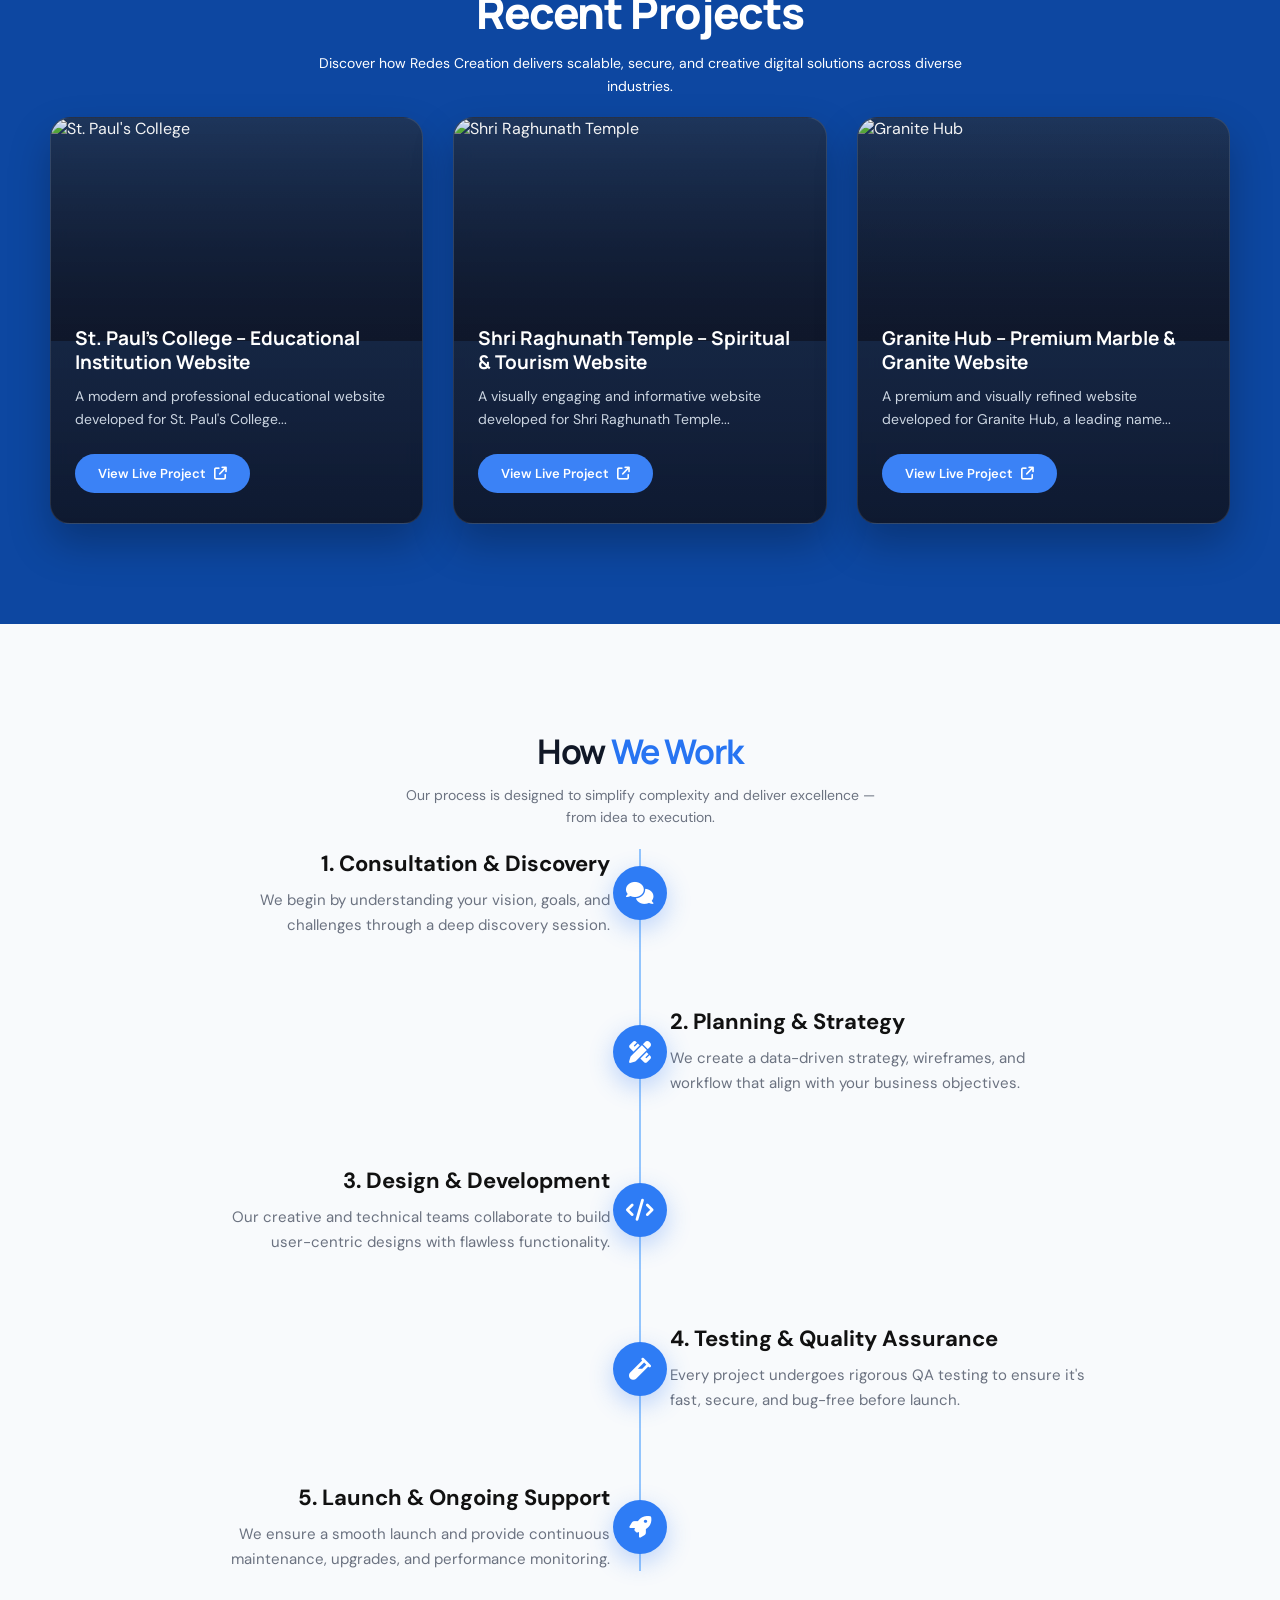
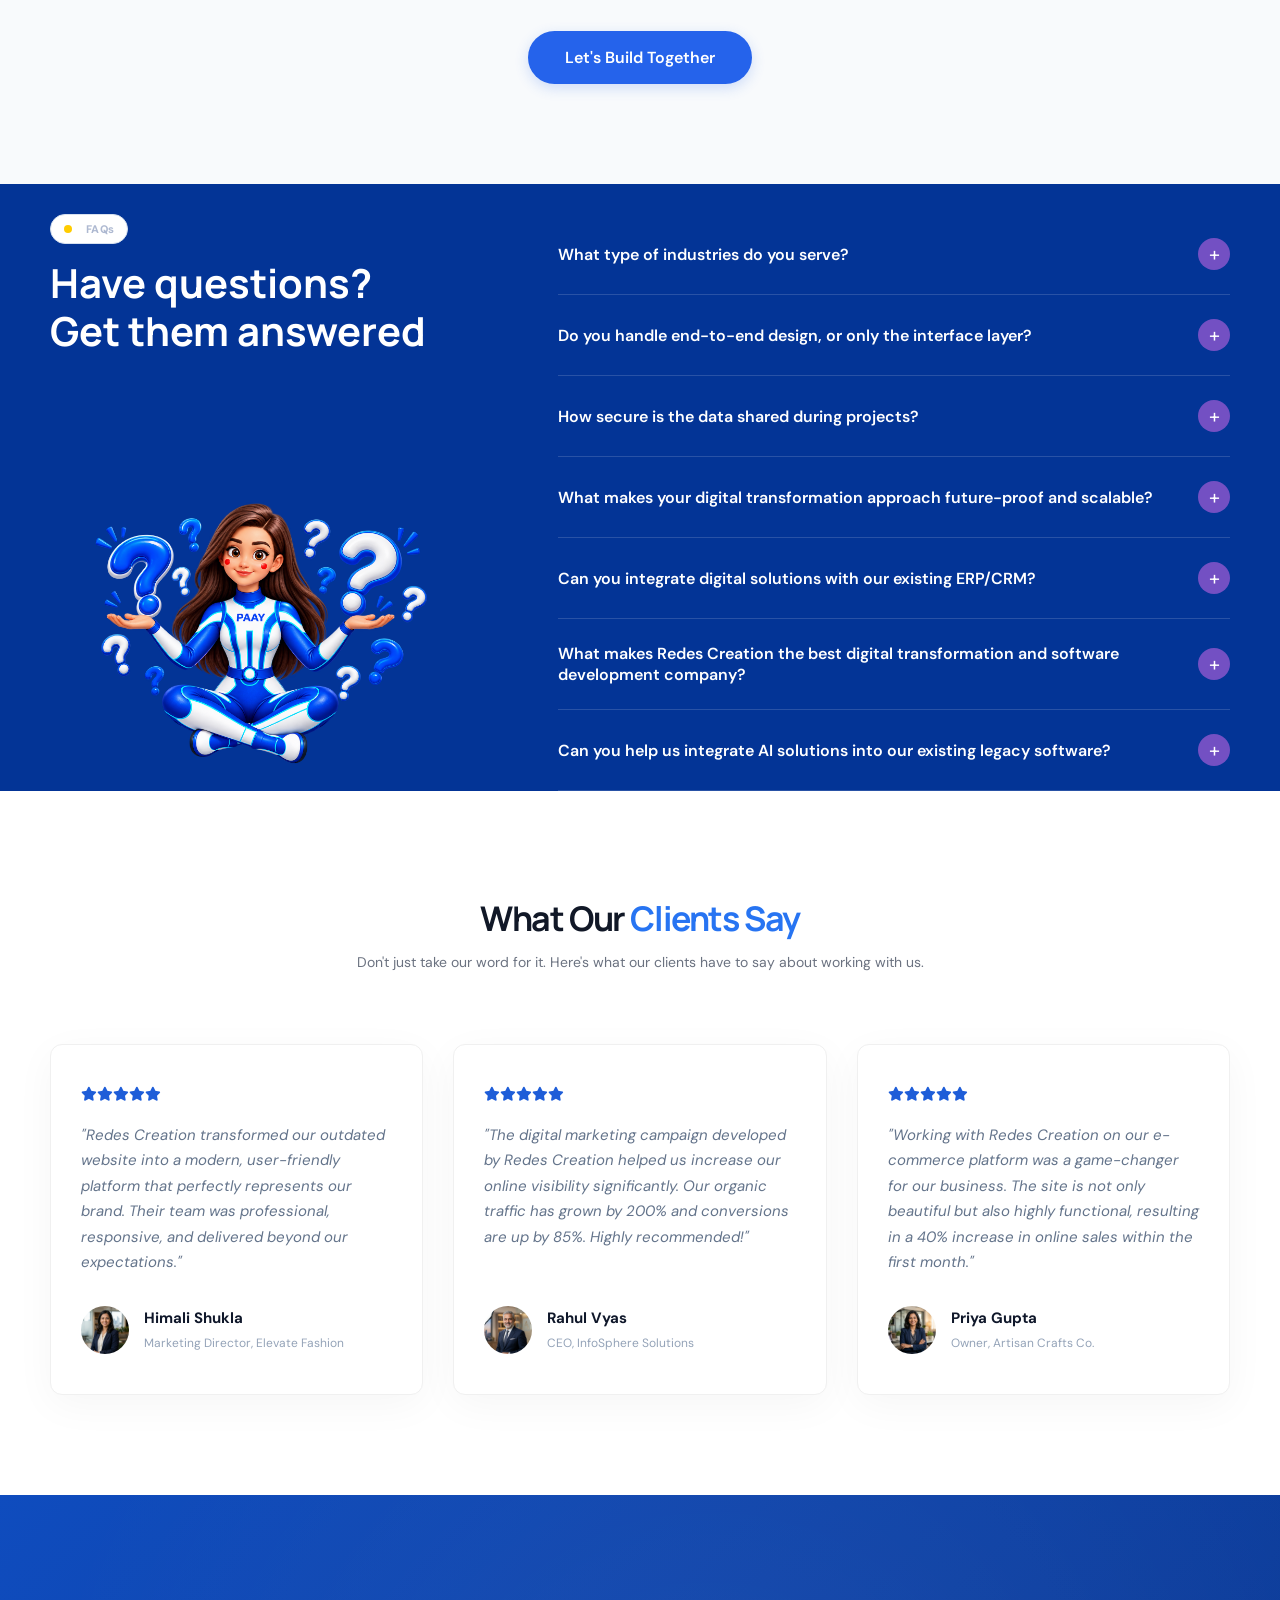
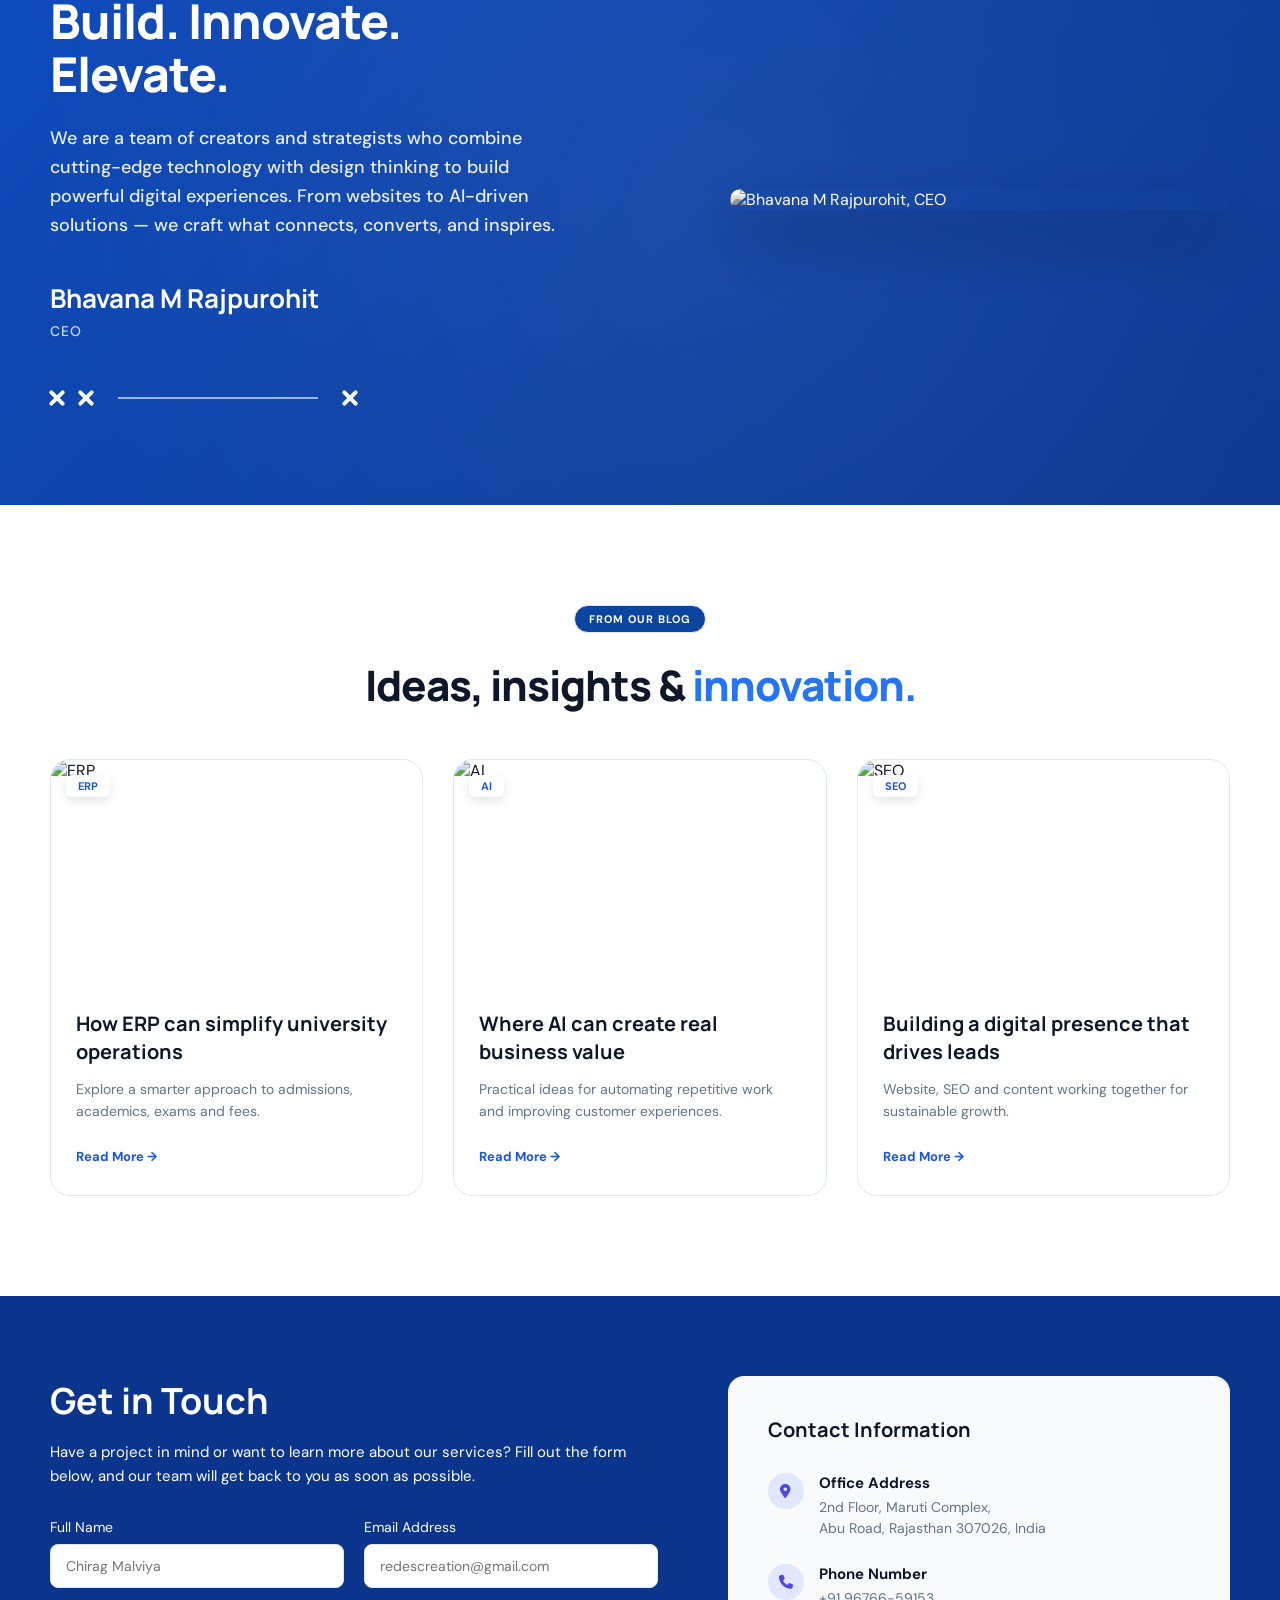
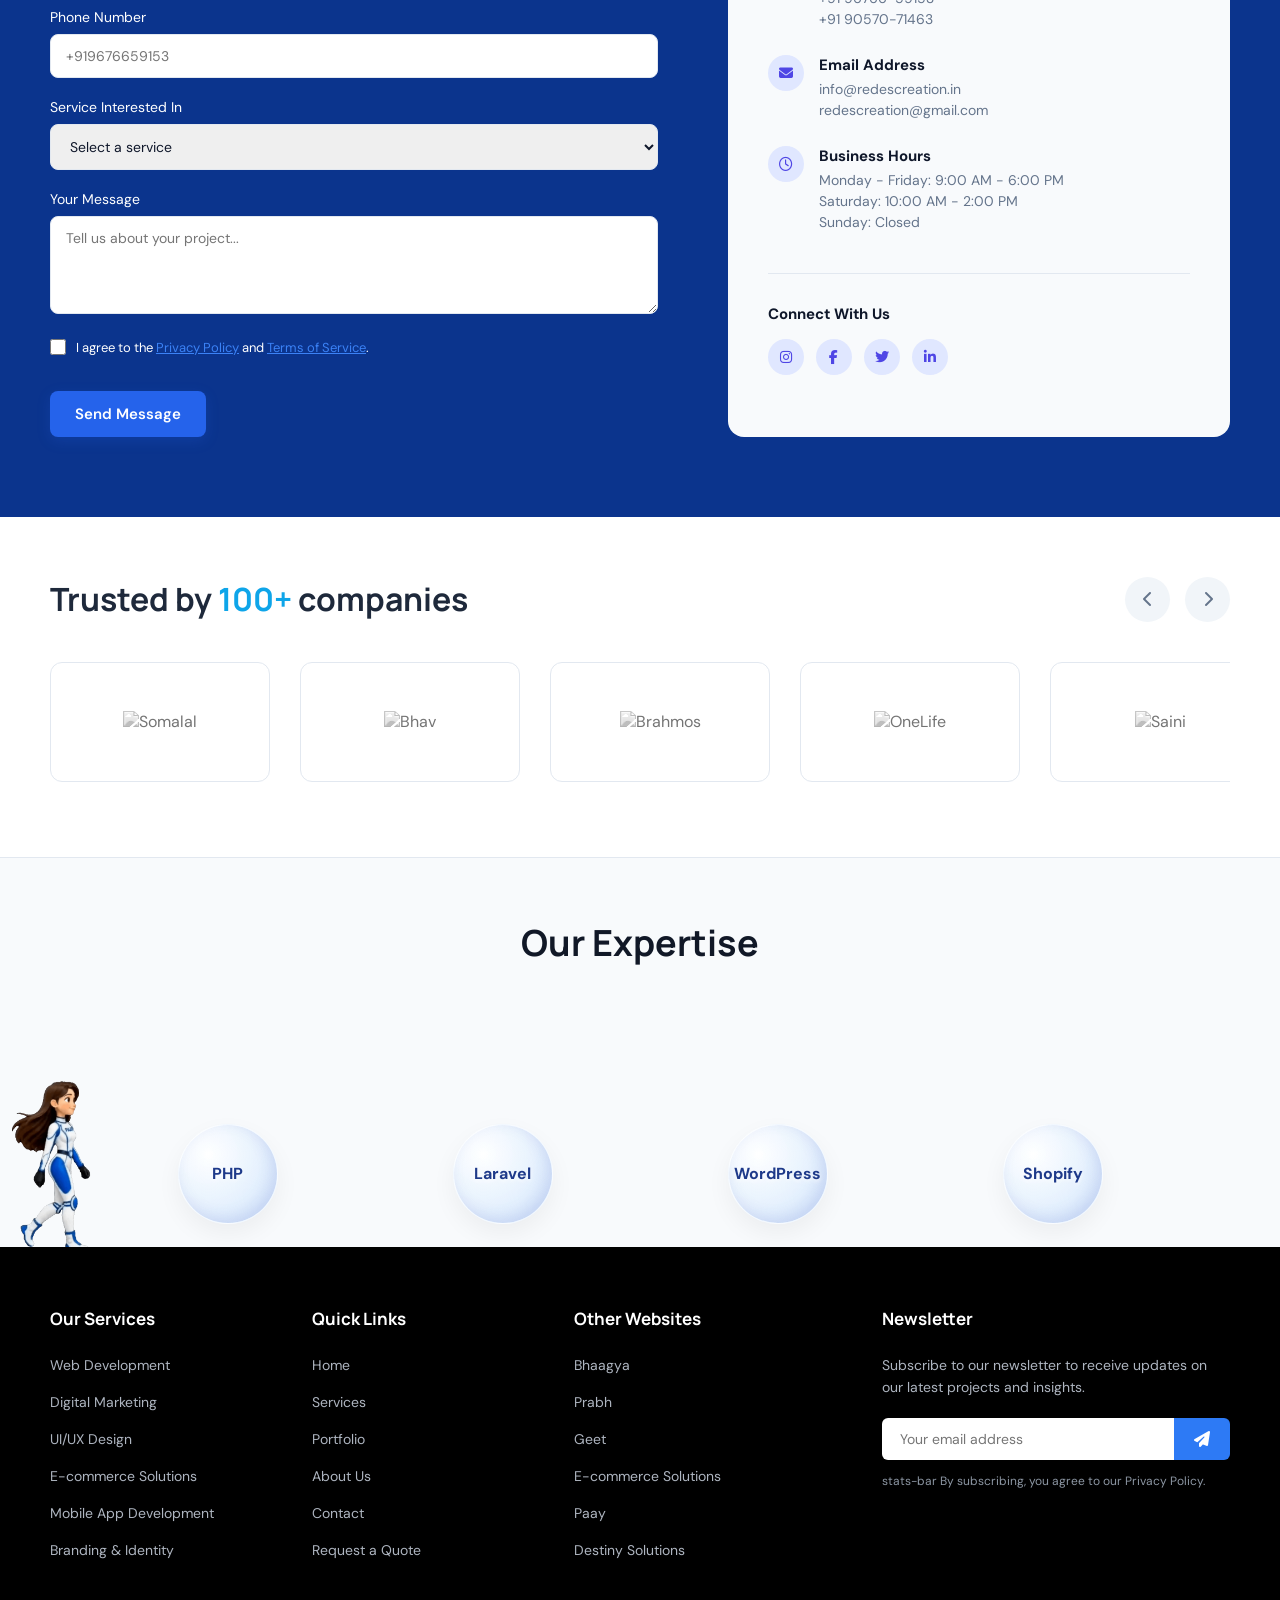
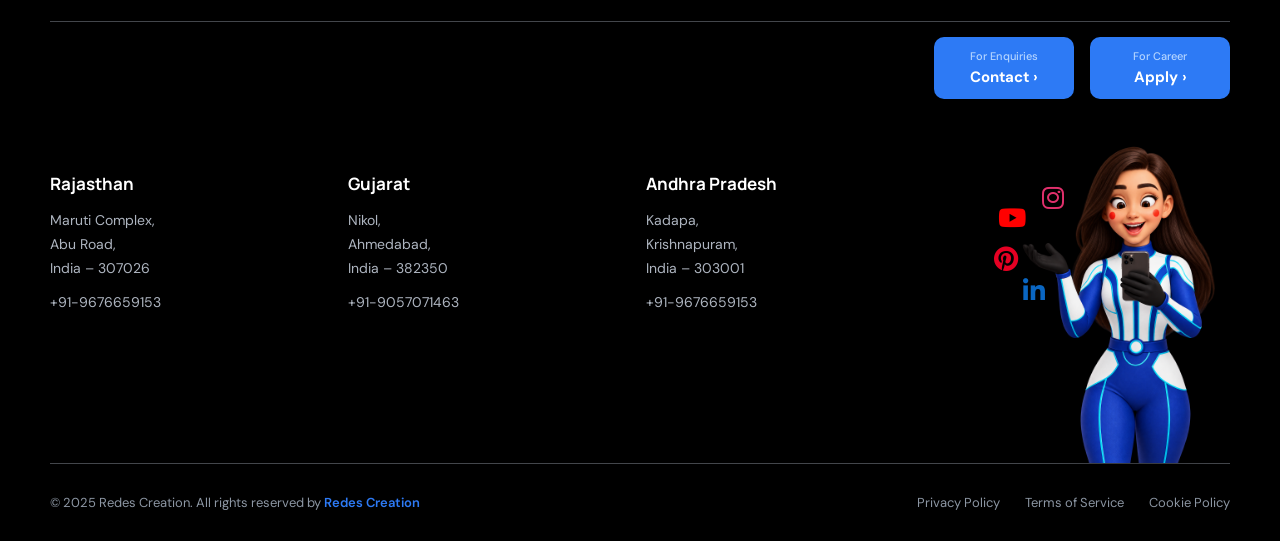
==== commit 71862c0c: "upate  intex, work , add hero image" ====
--- a/index.html
+++ b/index.html
@@ -37,12 +37,12 @@
         <nav class="main-nav">
           <a class="active" href="index.html">Home</a>
           <a href="pages/service.html">Services</a>
-          <a href="#work">Work</a>
+          <a href="pages/work.html">Work</a>
           <a href="#about">About Us</a>
           <a href="#blog">Blog</a>
           <a href="pages/contact.html">Contact</a>
         </nav>
-        <a class="btn btn-primary nav-cta" href="#contact"
+        <a class="btn btn-primary nav-cta" href="../redes-creation-website/pages/contact.html"
           >Let's Talk <span>→</span></a
         >
       </div>
@@ -1300,7 +1300,7 @@
               <li><a href="pages/service.html">Services</a></li>
               <li><a href="#">Portfolio</a></li>
               <li><a href="#">About Us</a></li>
-              <li><a href="../pages/contact.html">Contact</a></li>
+              <li><a href="#">Contact</a></li>
               <li><a href="#">Request a Quote</a></li>
             </ul>
           </div>
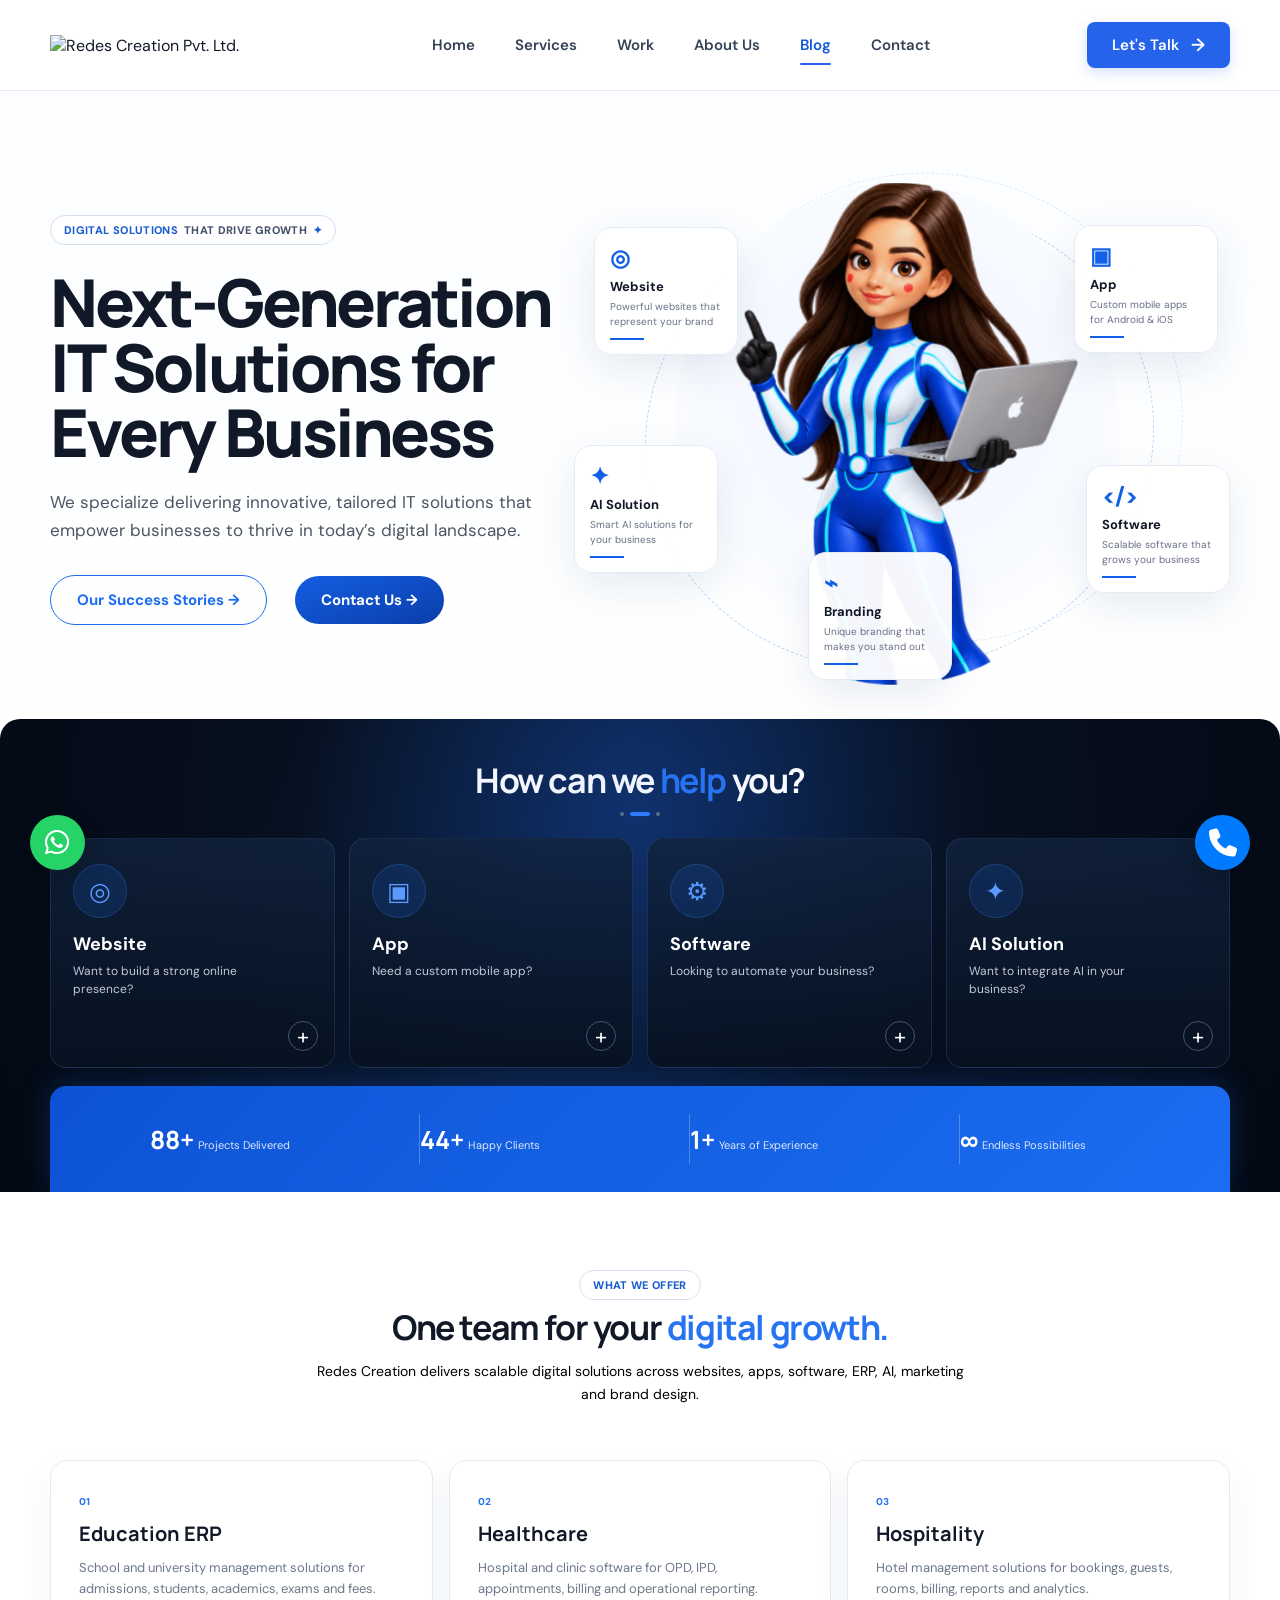
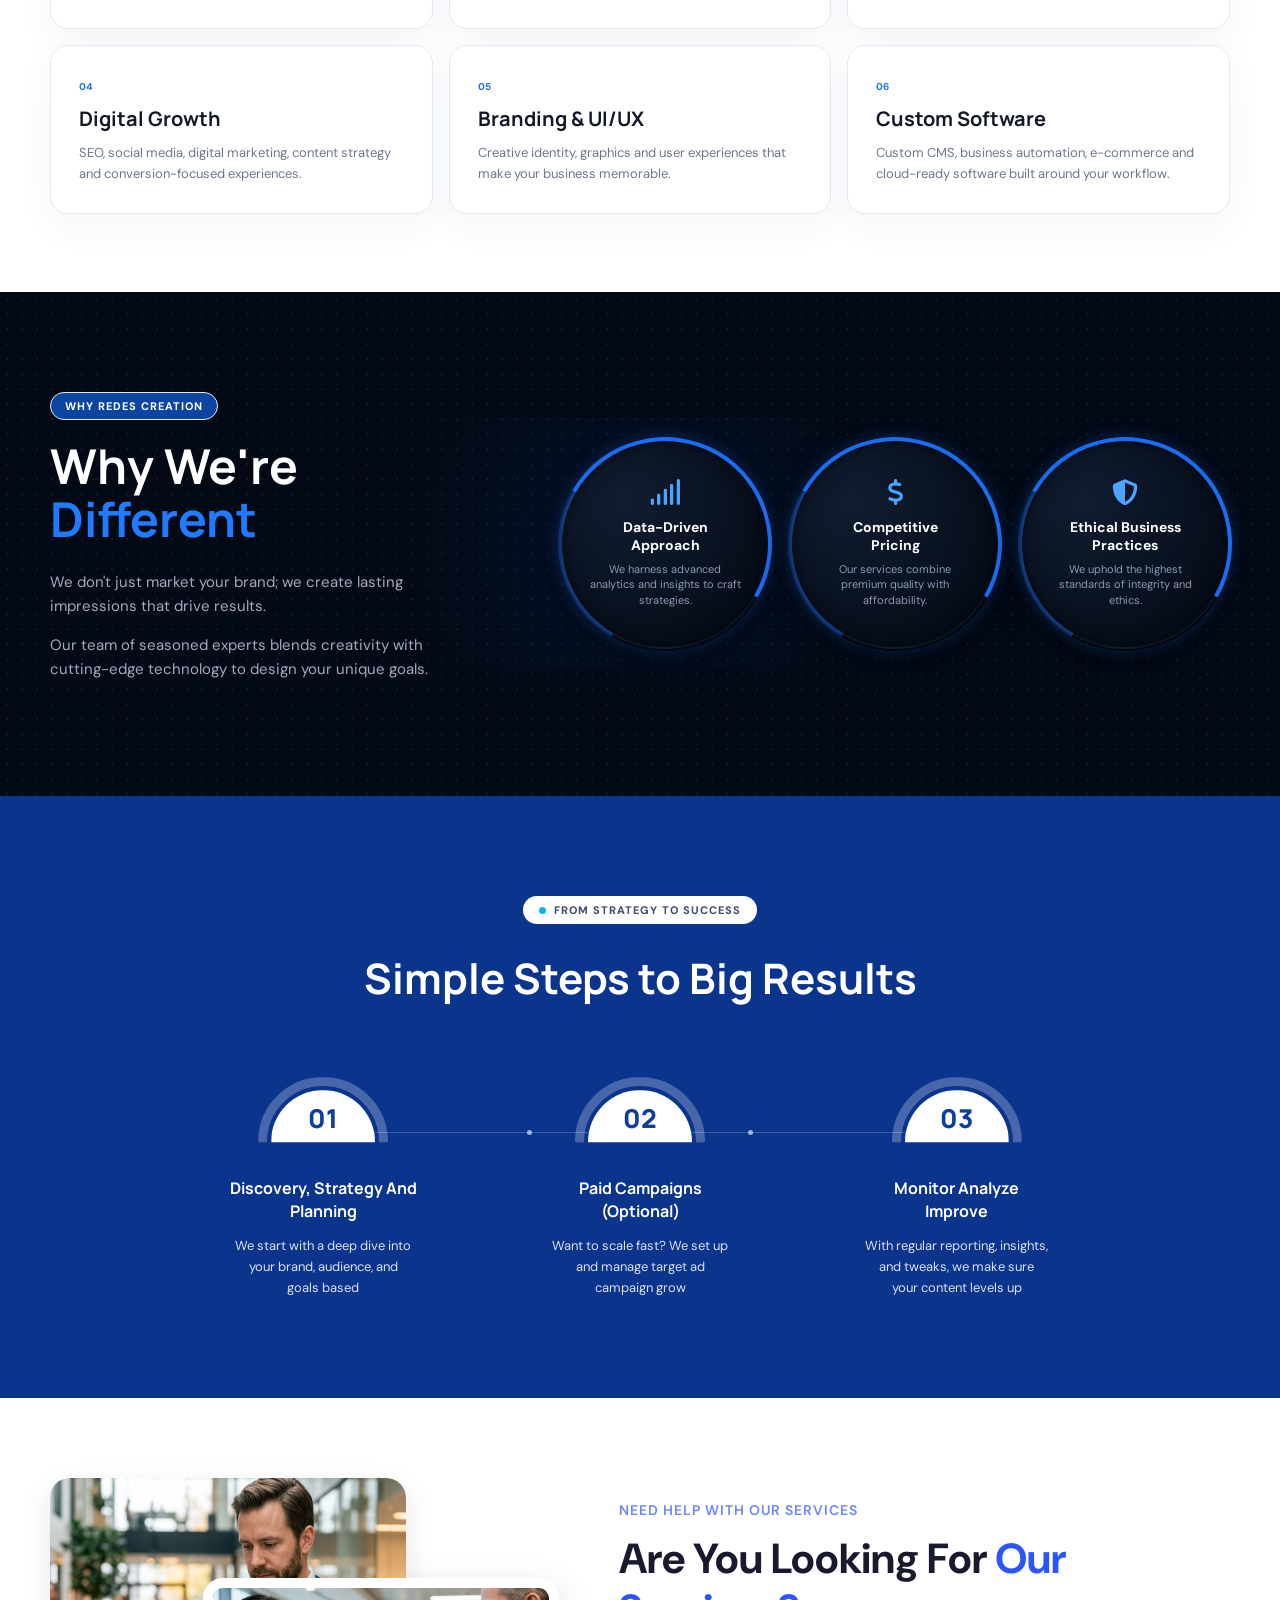
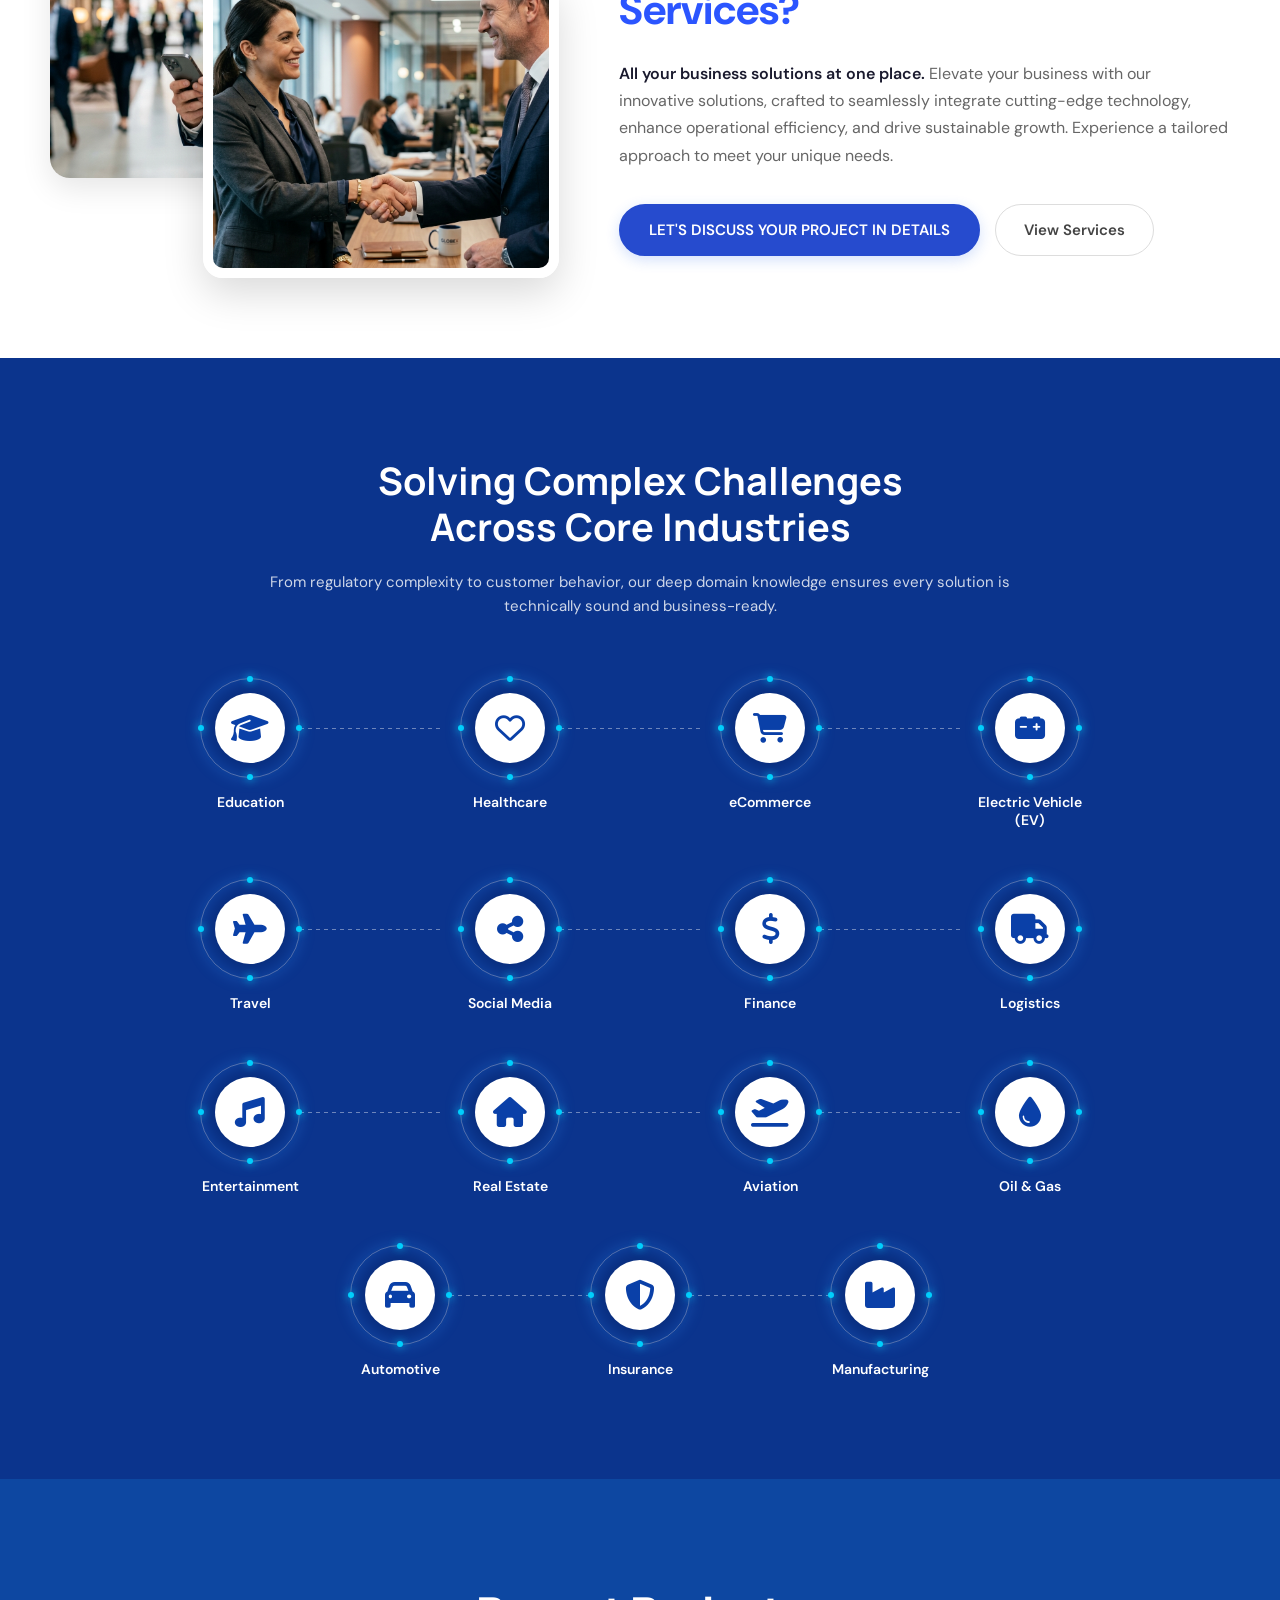
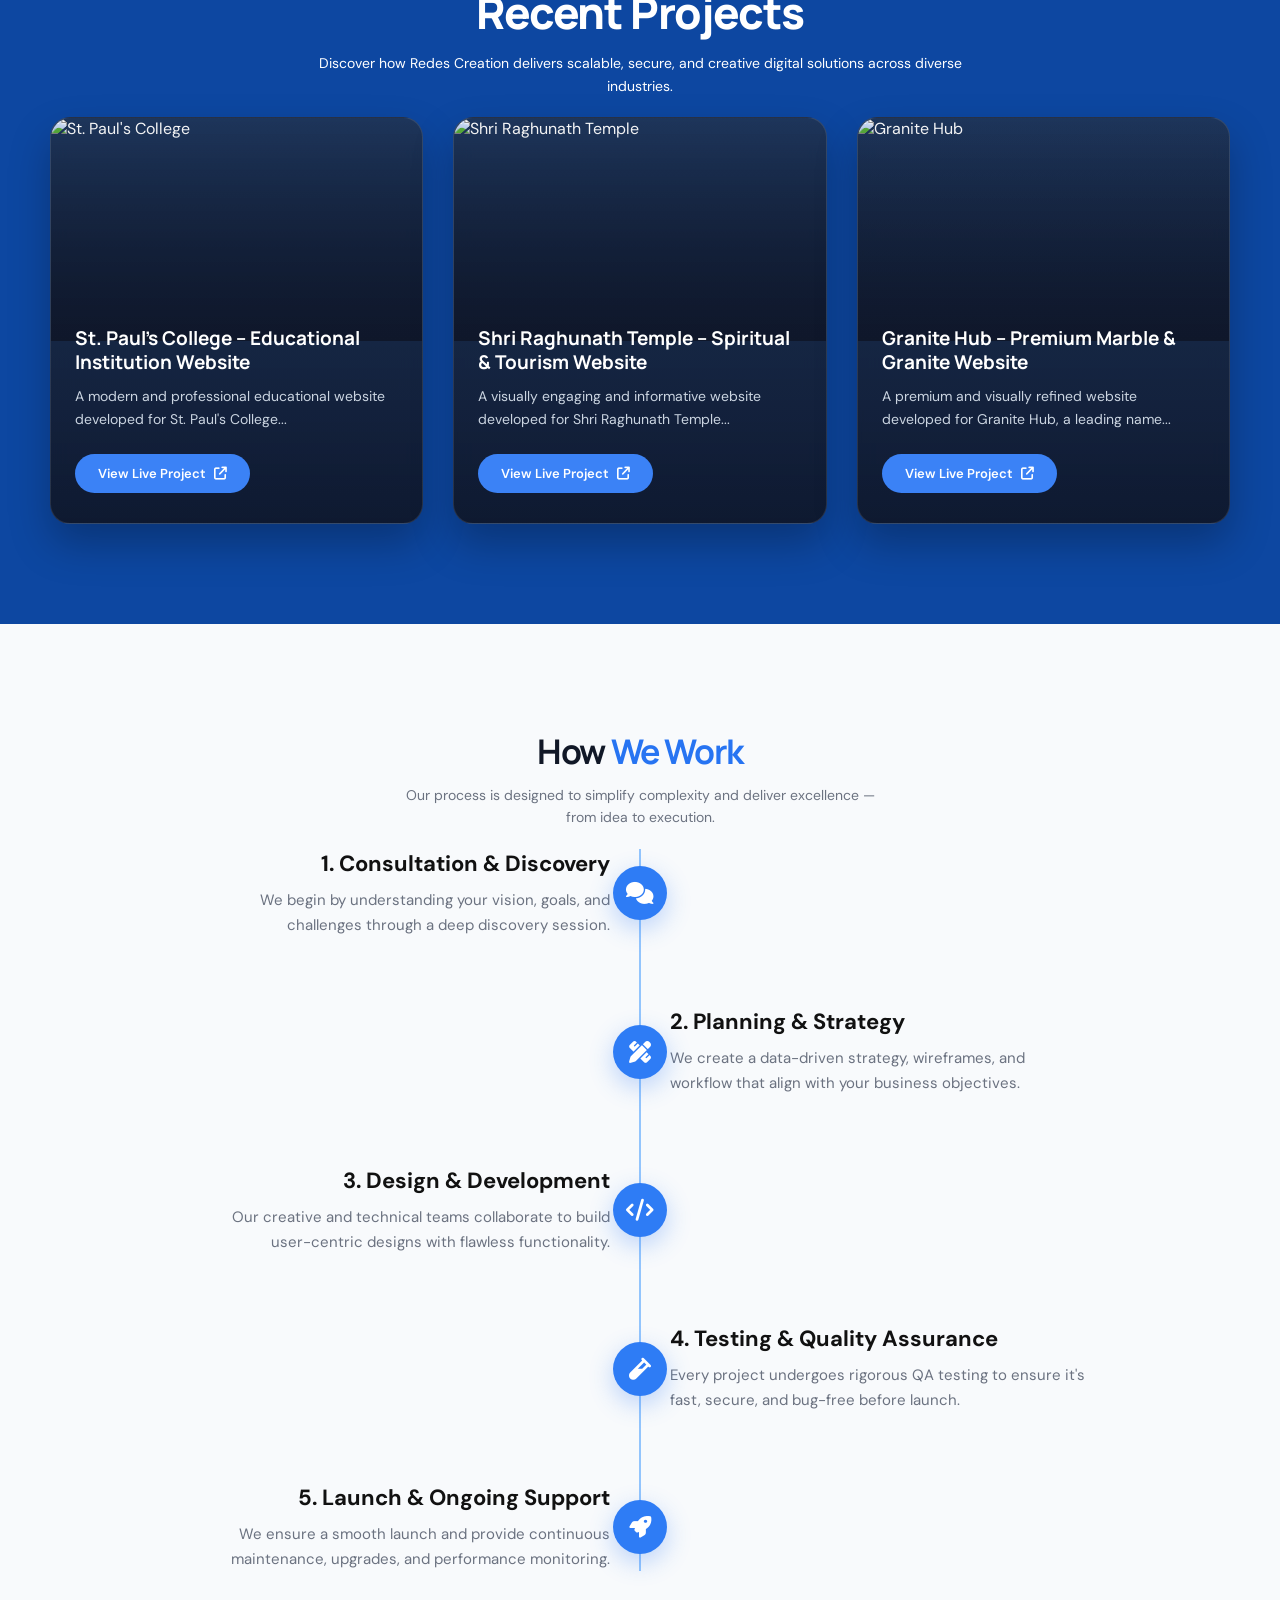
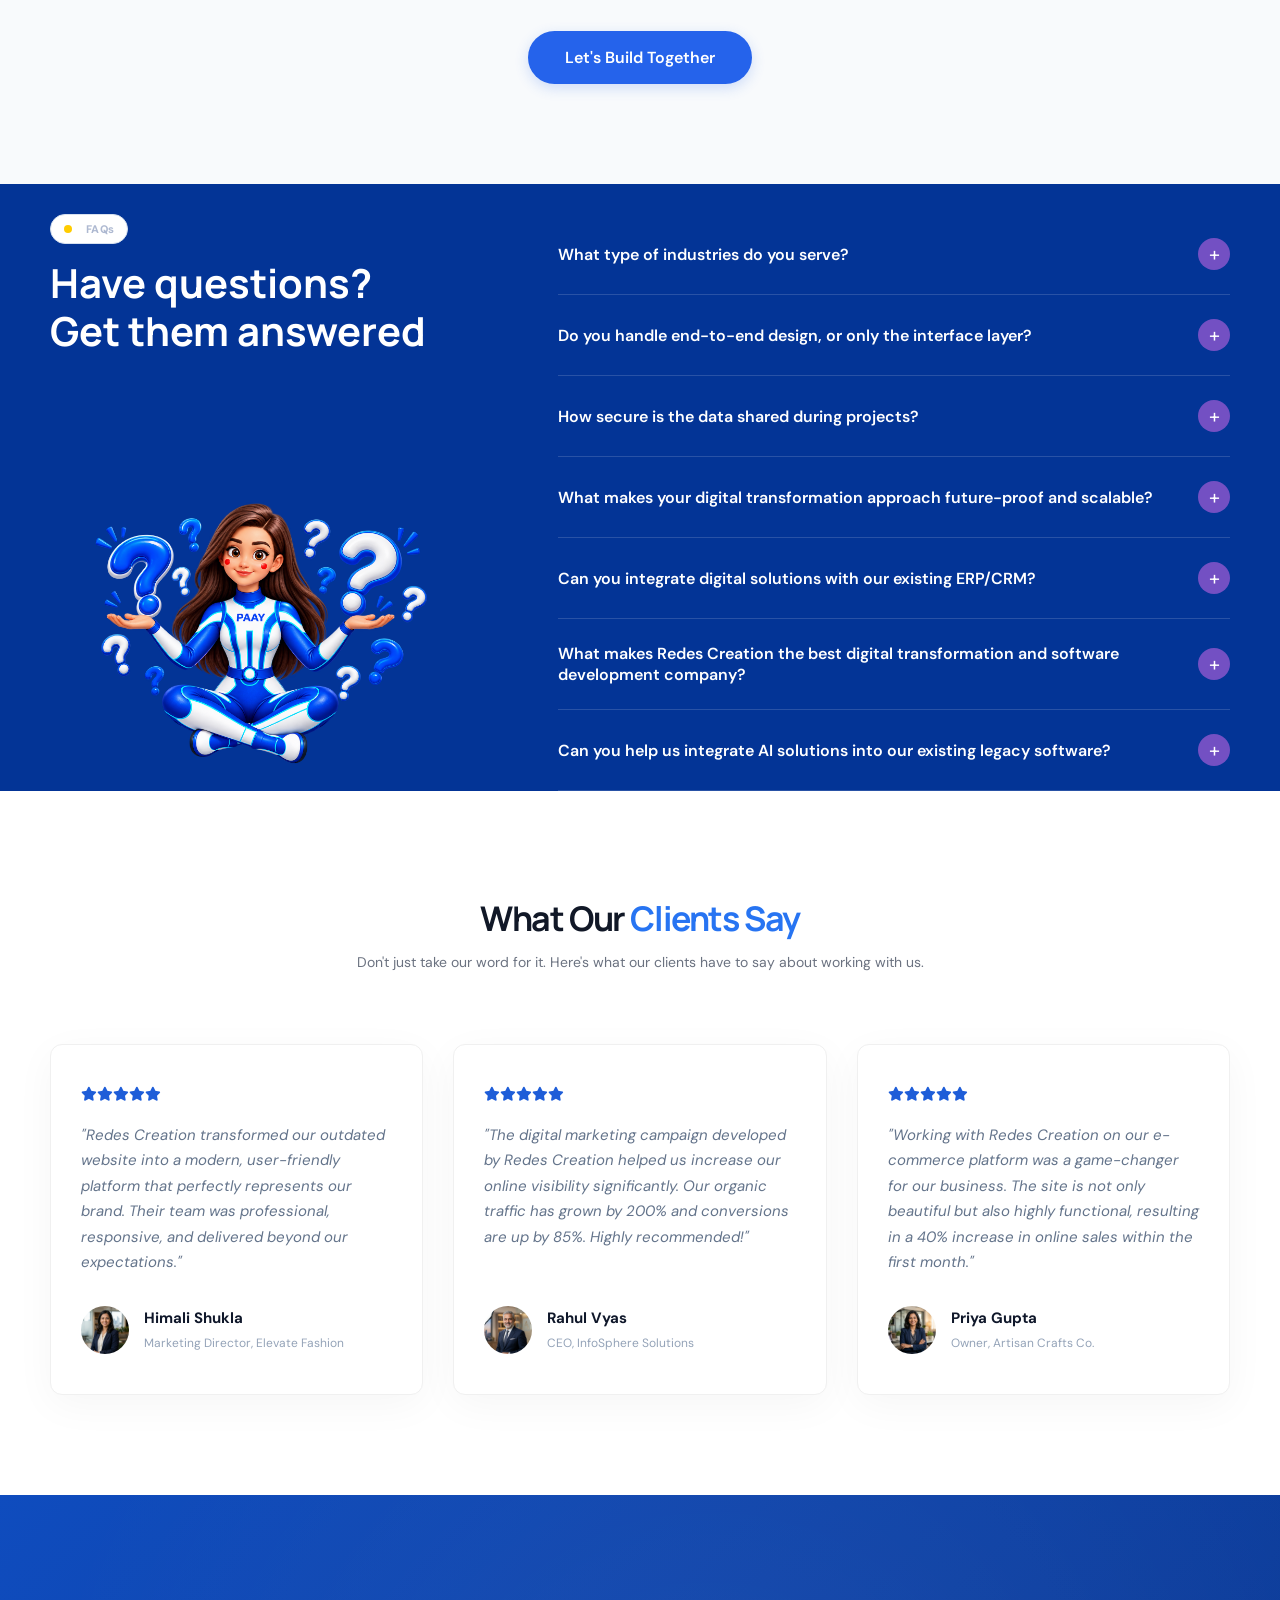
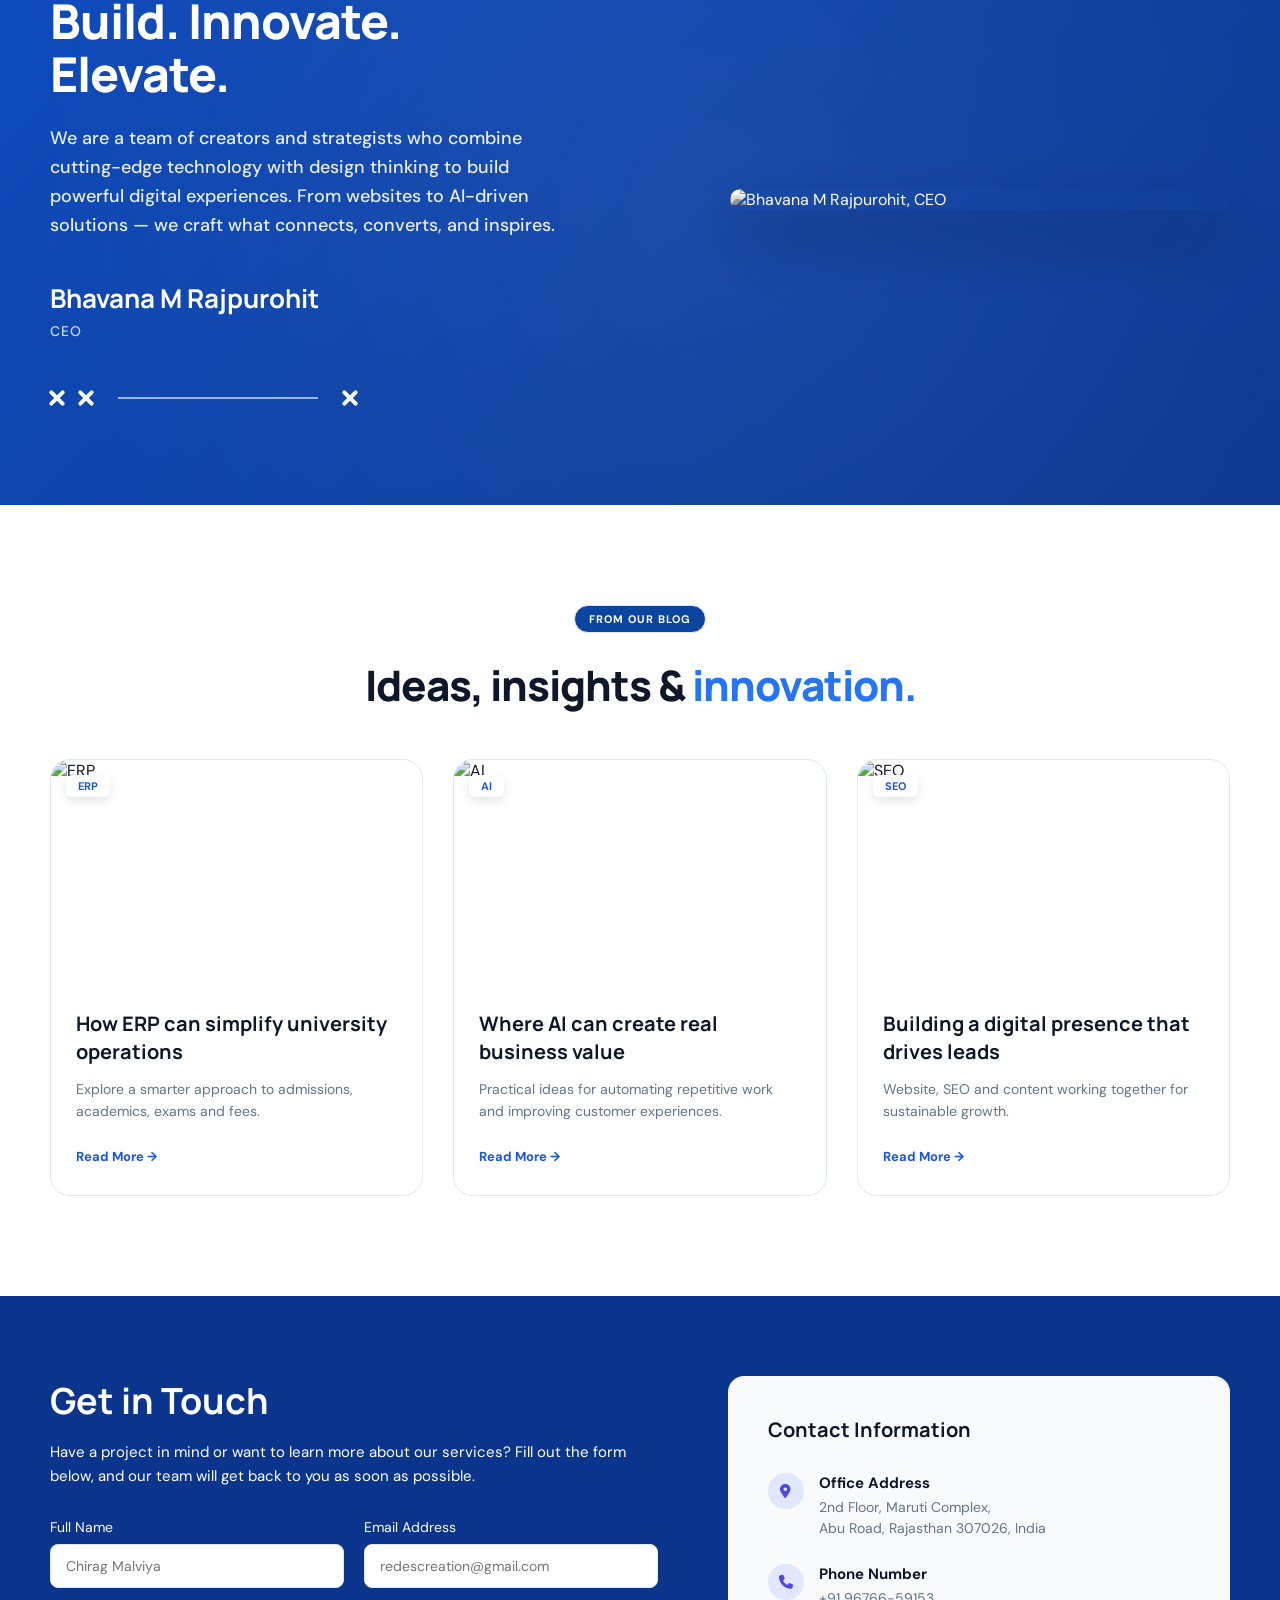
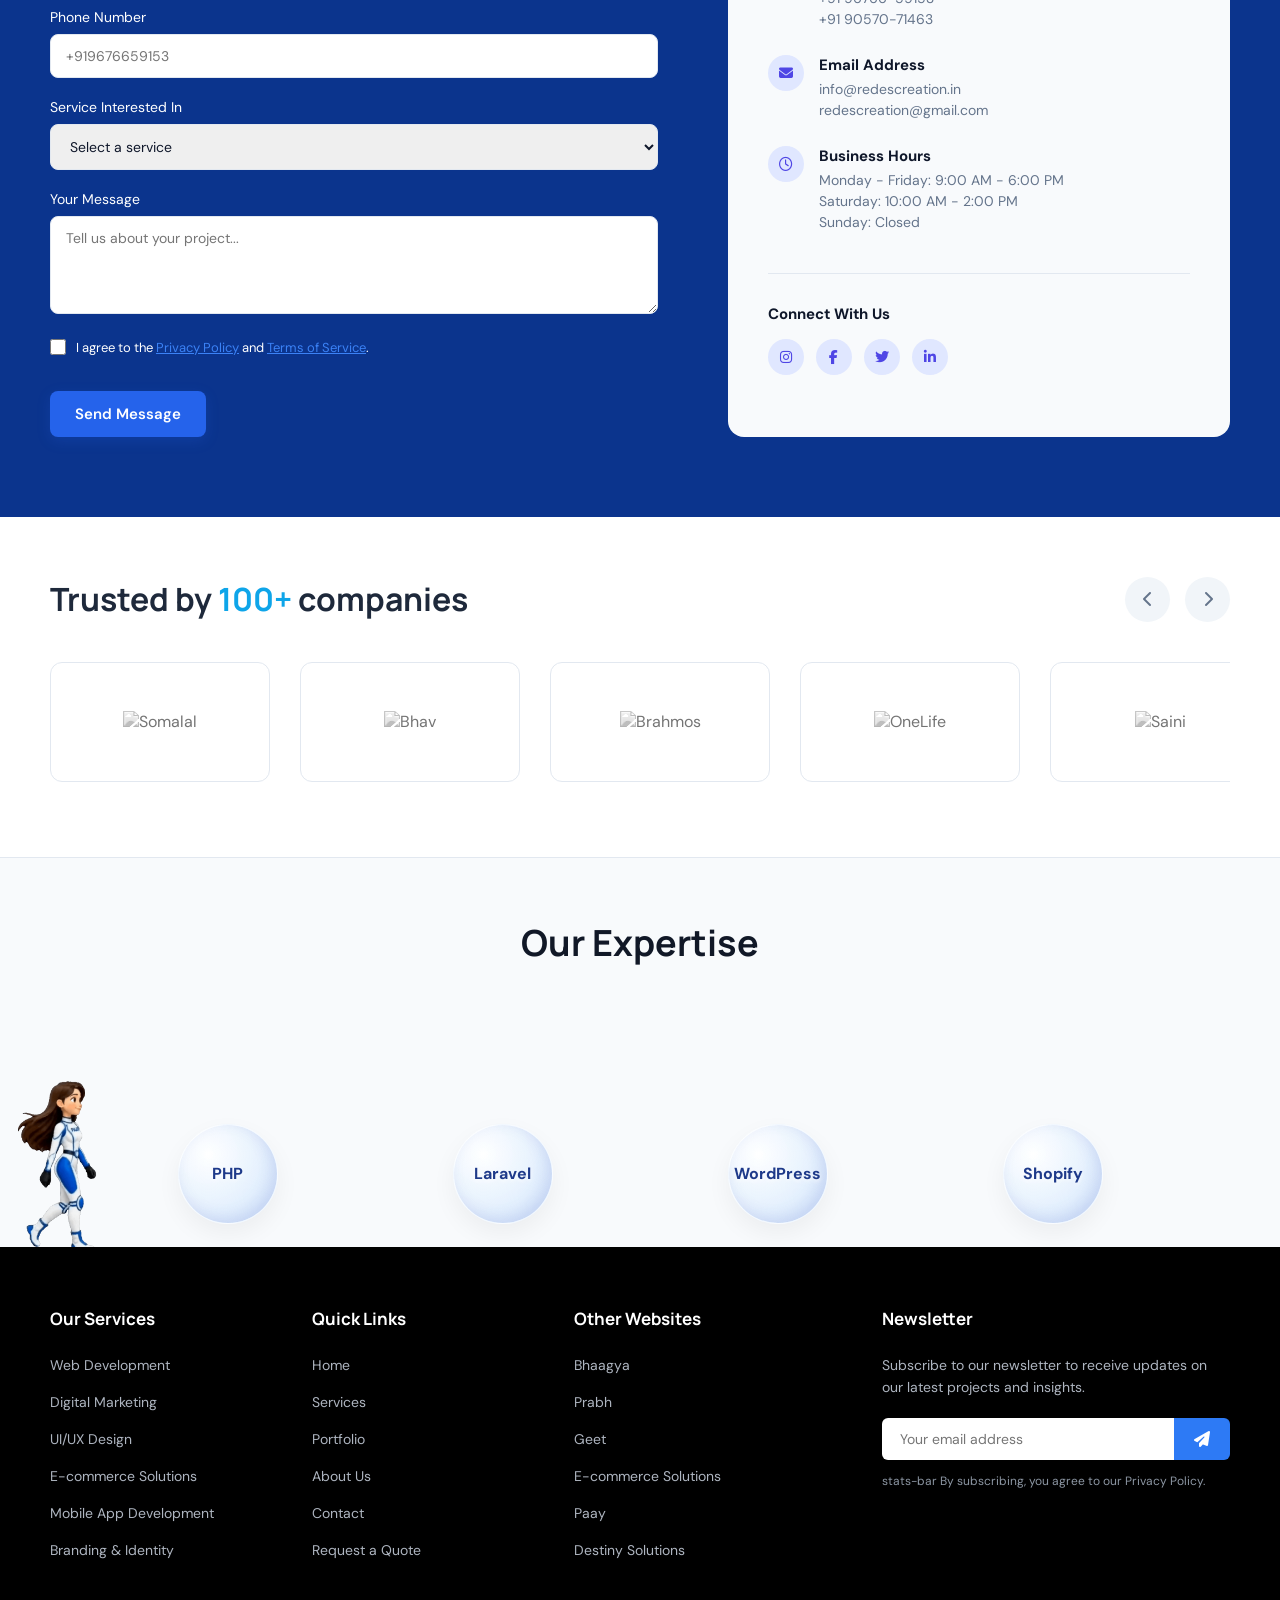
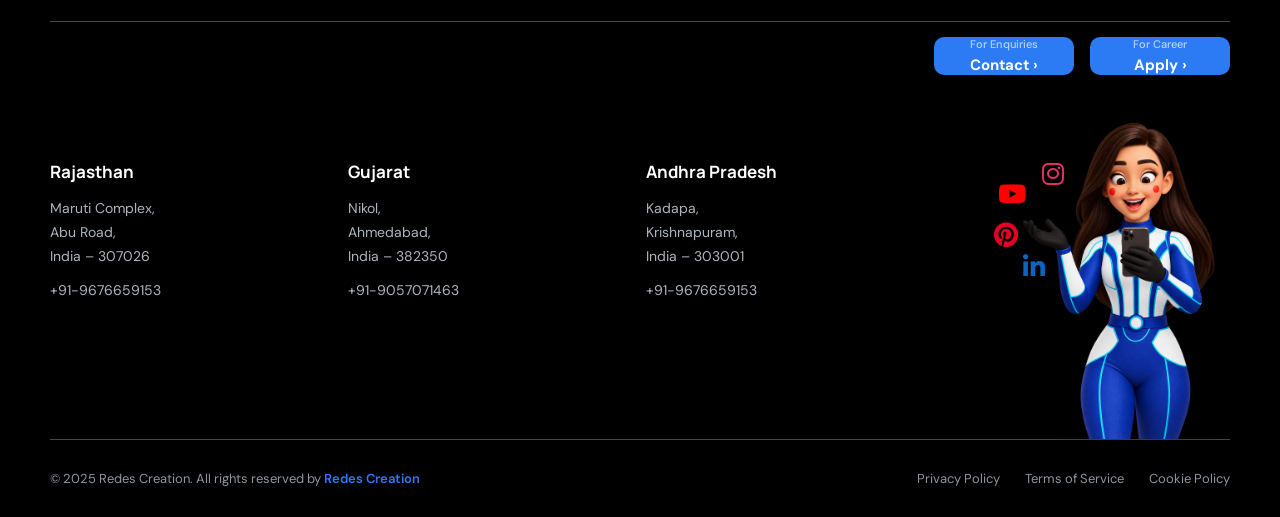
==== commit 508da26b: "complate work page & contact page" ====
--- a/index.html
+++ b/index.html
@@ -24,8 +24,7 @@
         <a href="index.html" class="brand" aria-label="Redes Creation home">
           <img
             src="https://redescreation.in/images/ram.png"
-            alt="Redes Creation Pvt. Ltd."
-          />
+            alt="Redes Creation Pvt. Ltd." />
         </a>
         <button
           class="menu-toggle"
--- a/css/style.css
+++ b/css/style.css
@@ -1056,7 +1056,7 @@
   transform: scale(1.05);
 }
 .project-card div {
-  padding: 20px 22px;
+padding: 22px 28px;
   background: #091221;
   position: relative;
   z-index: 2;
@@ -1724,7 +1724,7 @@
 .action-btn {
   background: #2d7af5;
   color: #fff;
-  padding: 12px 20px;
+  padding: 0px 20px;
   border-radius: 10px;
   display: flex;
   flex-direction: column;
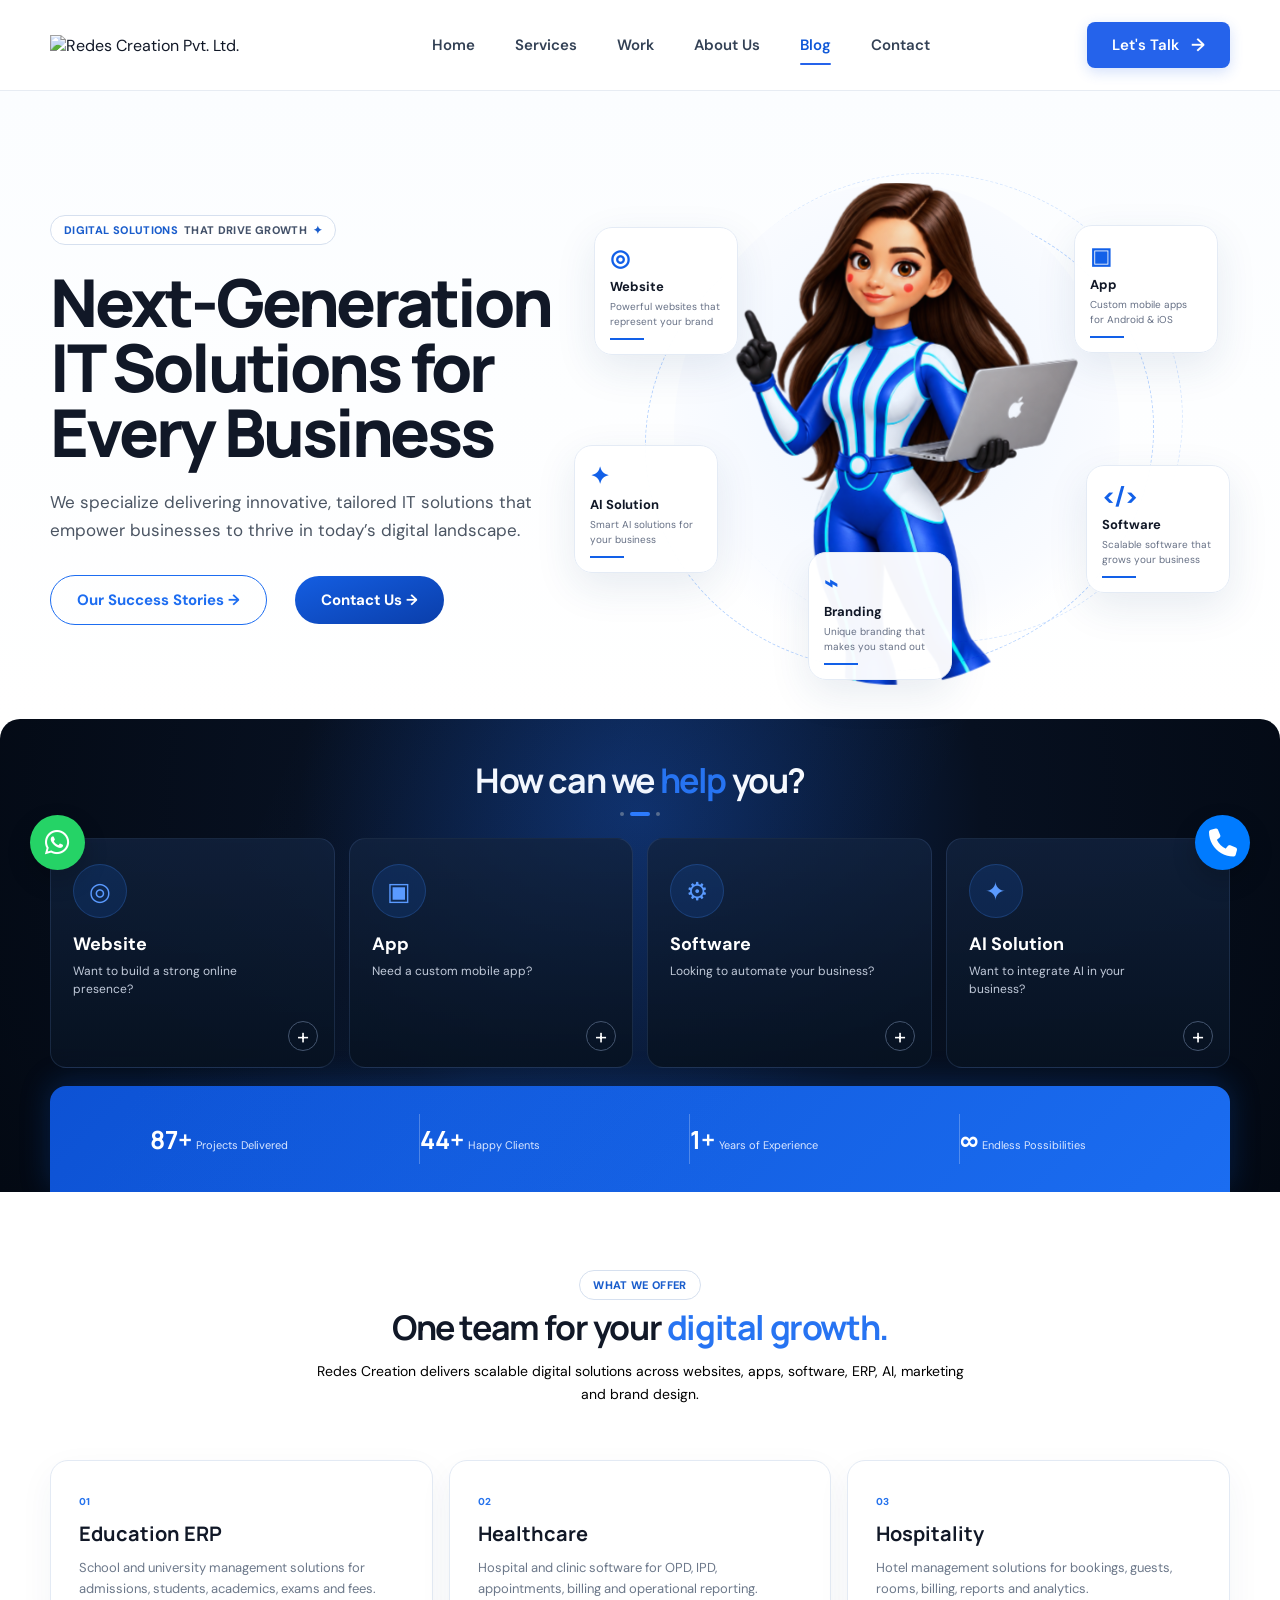
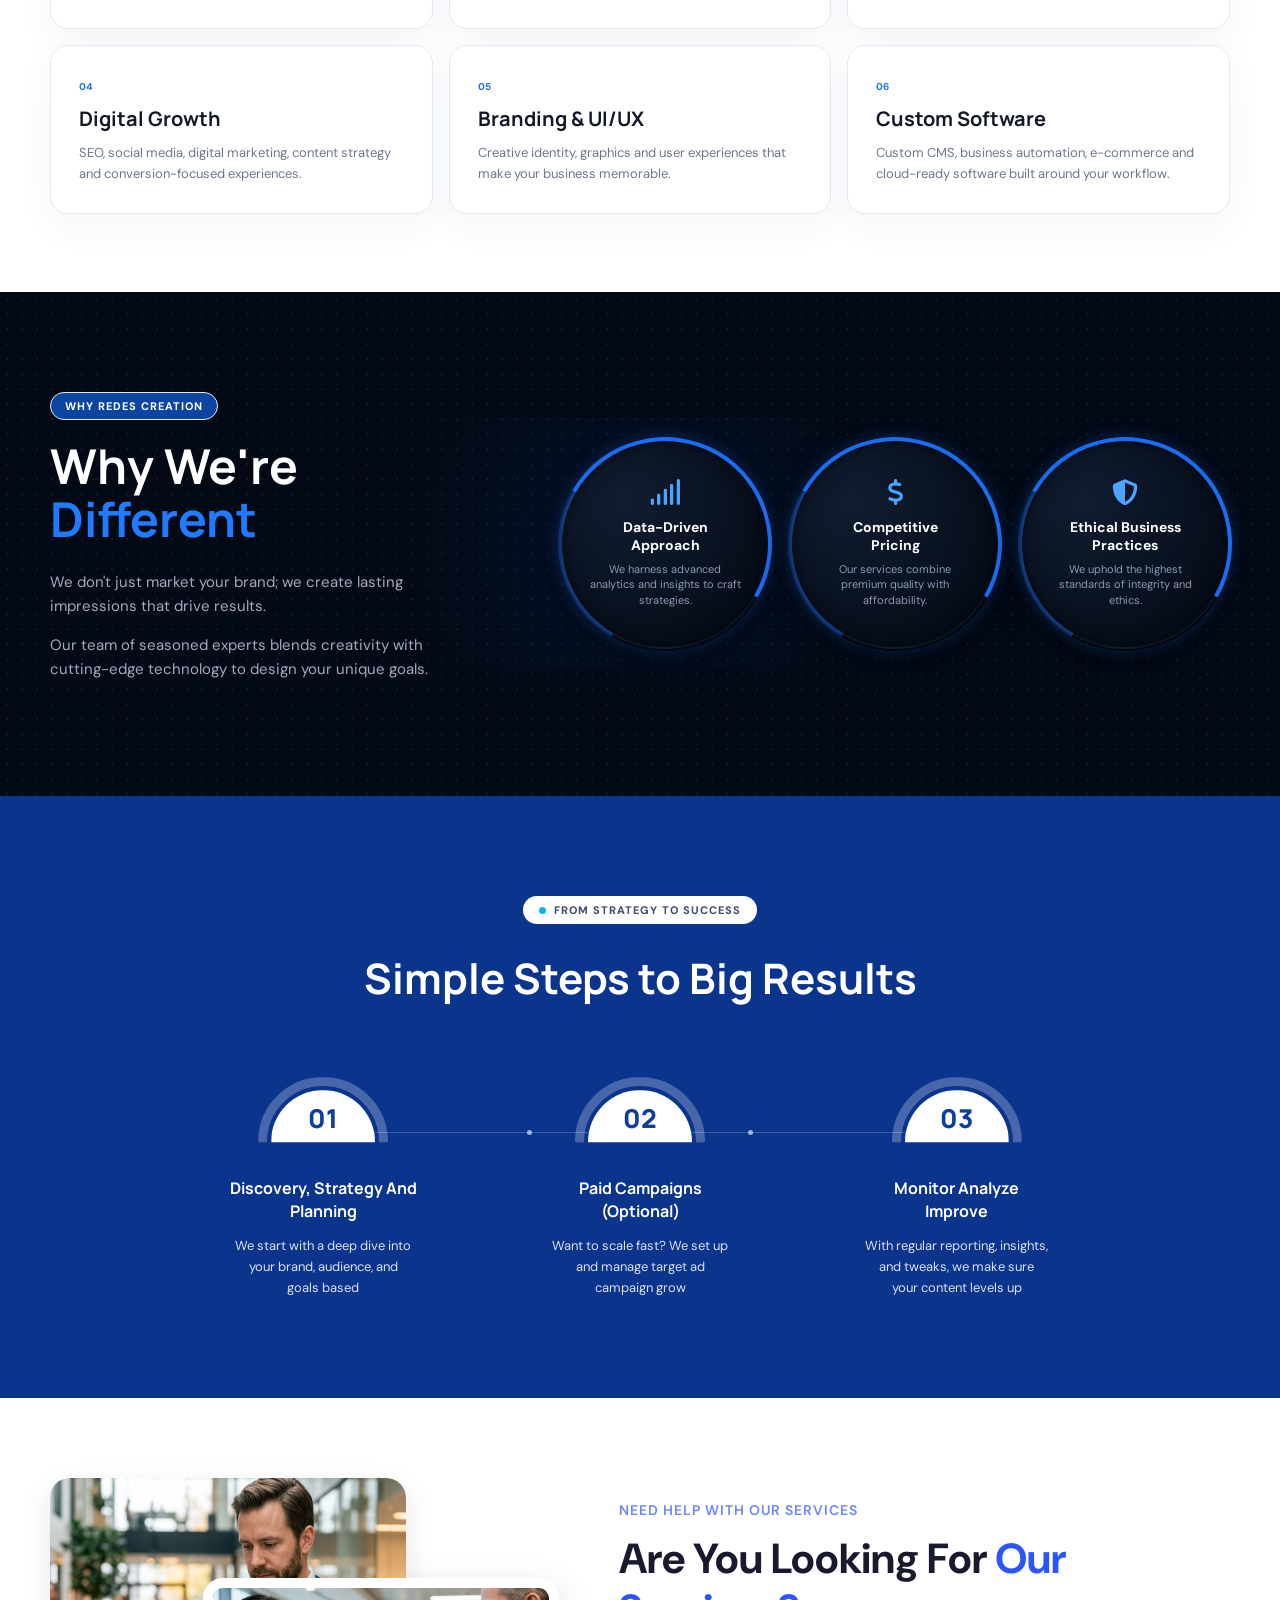
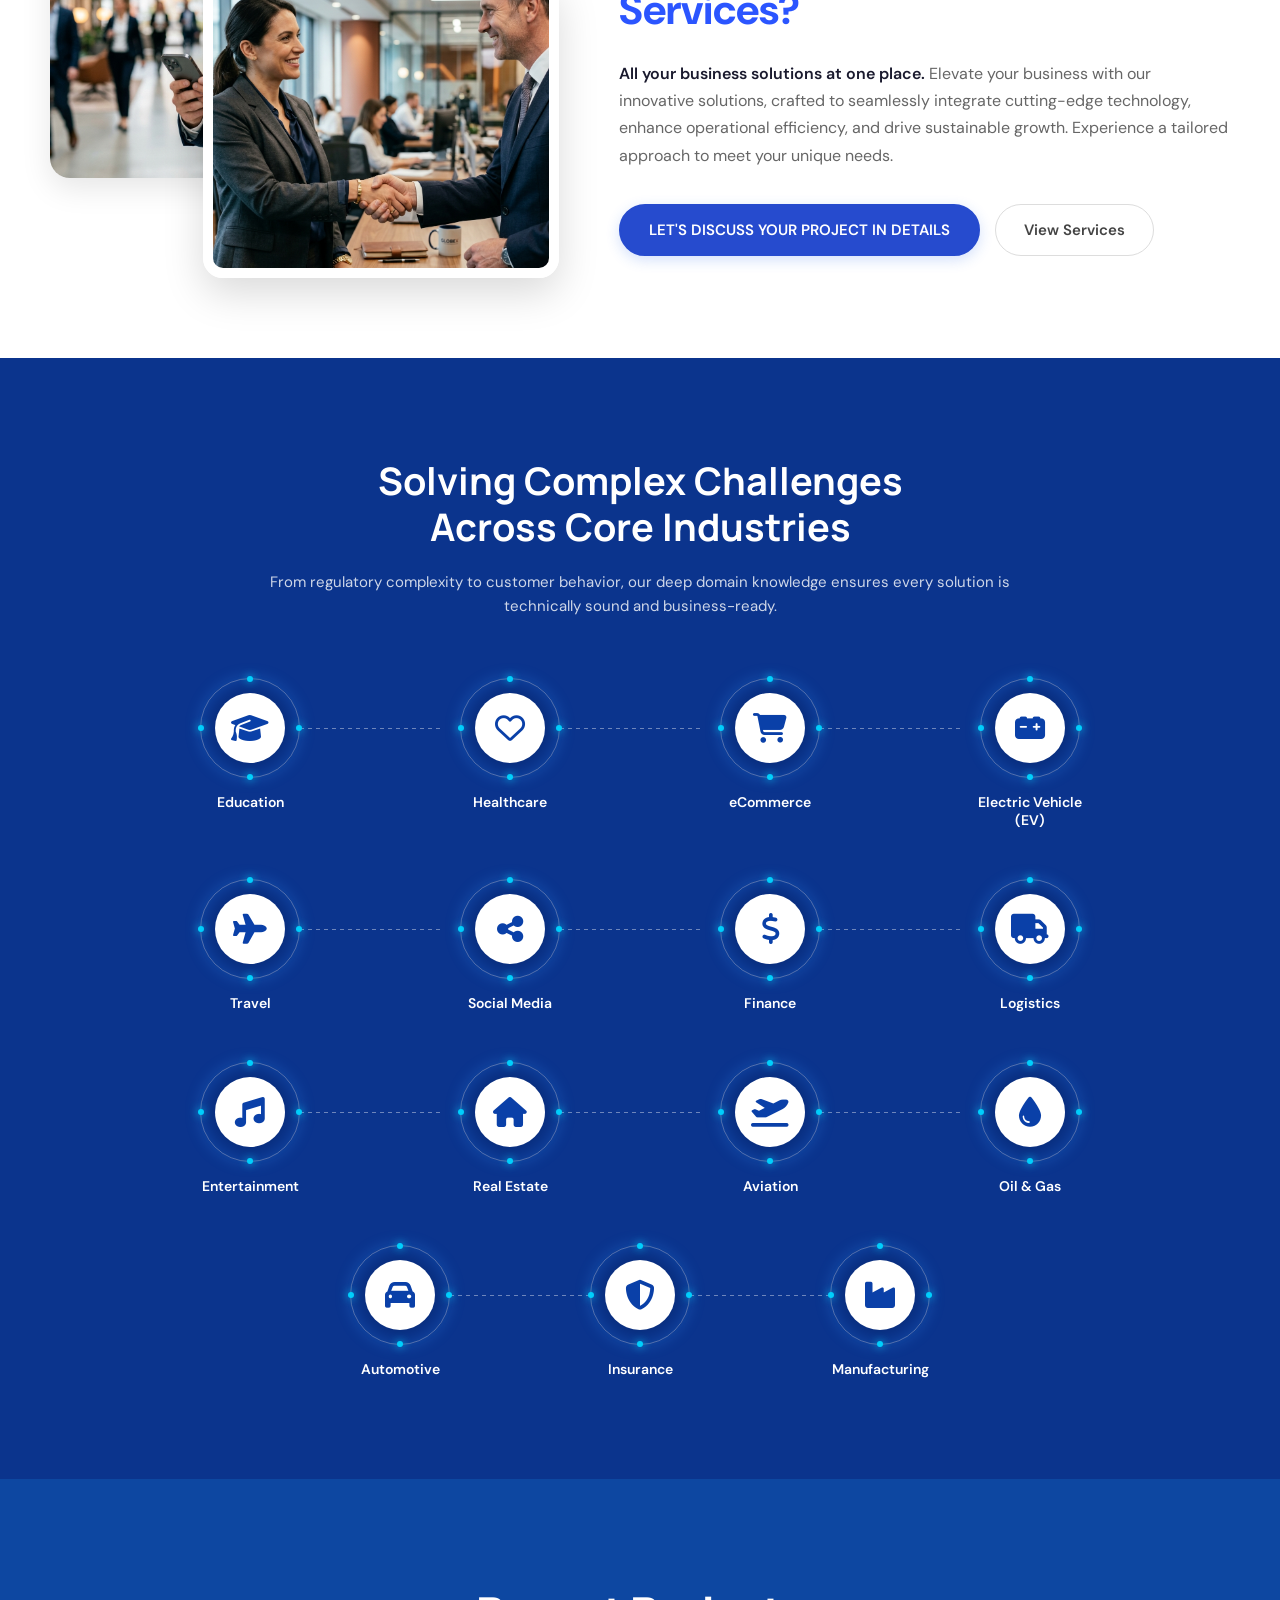
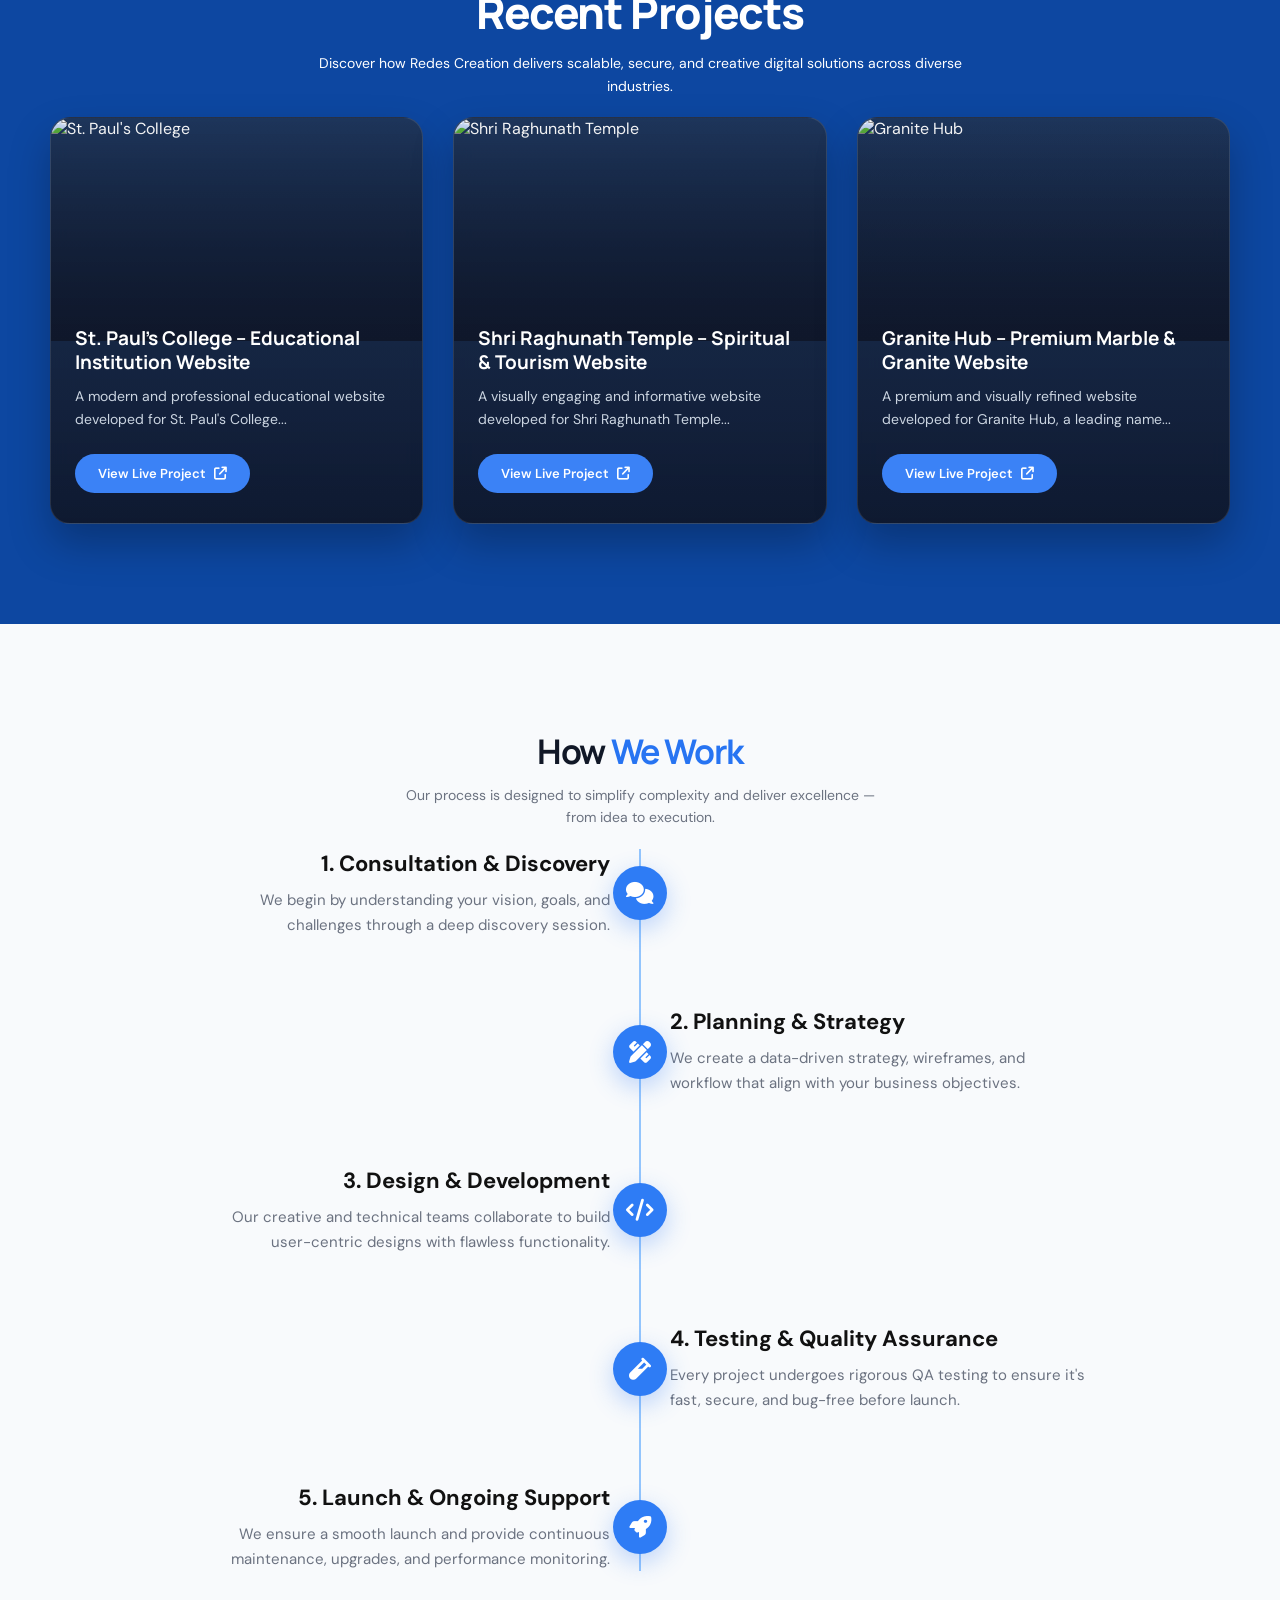
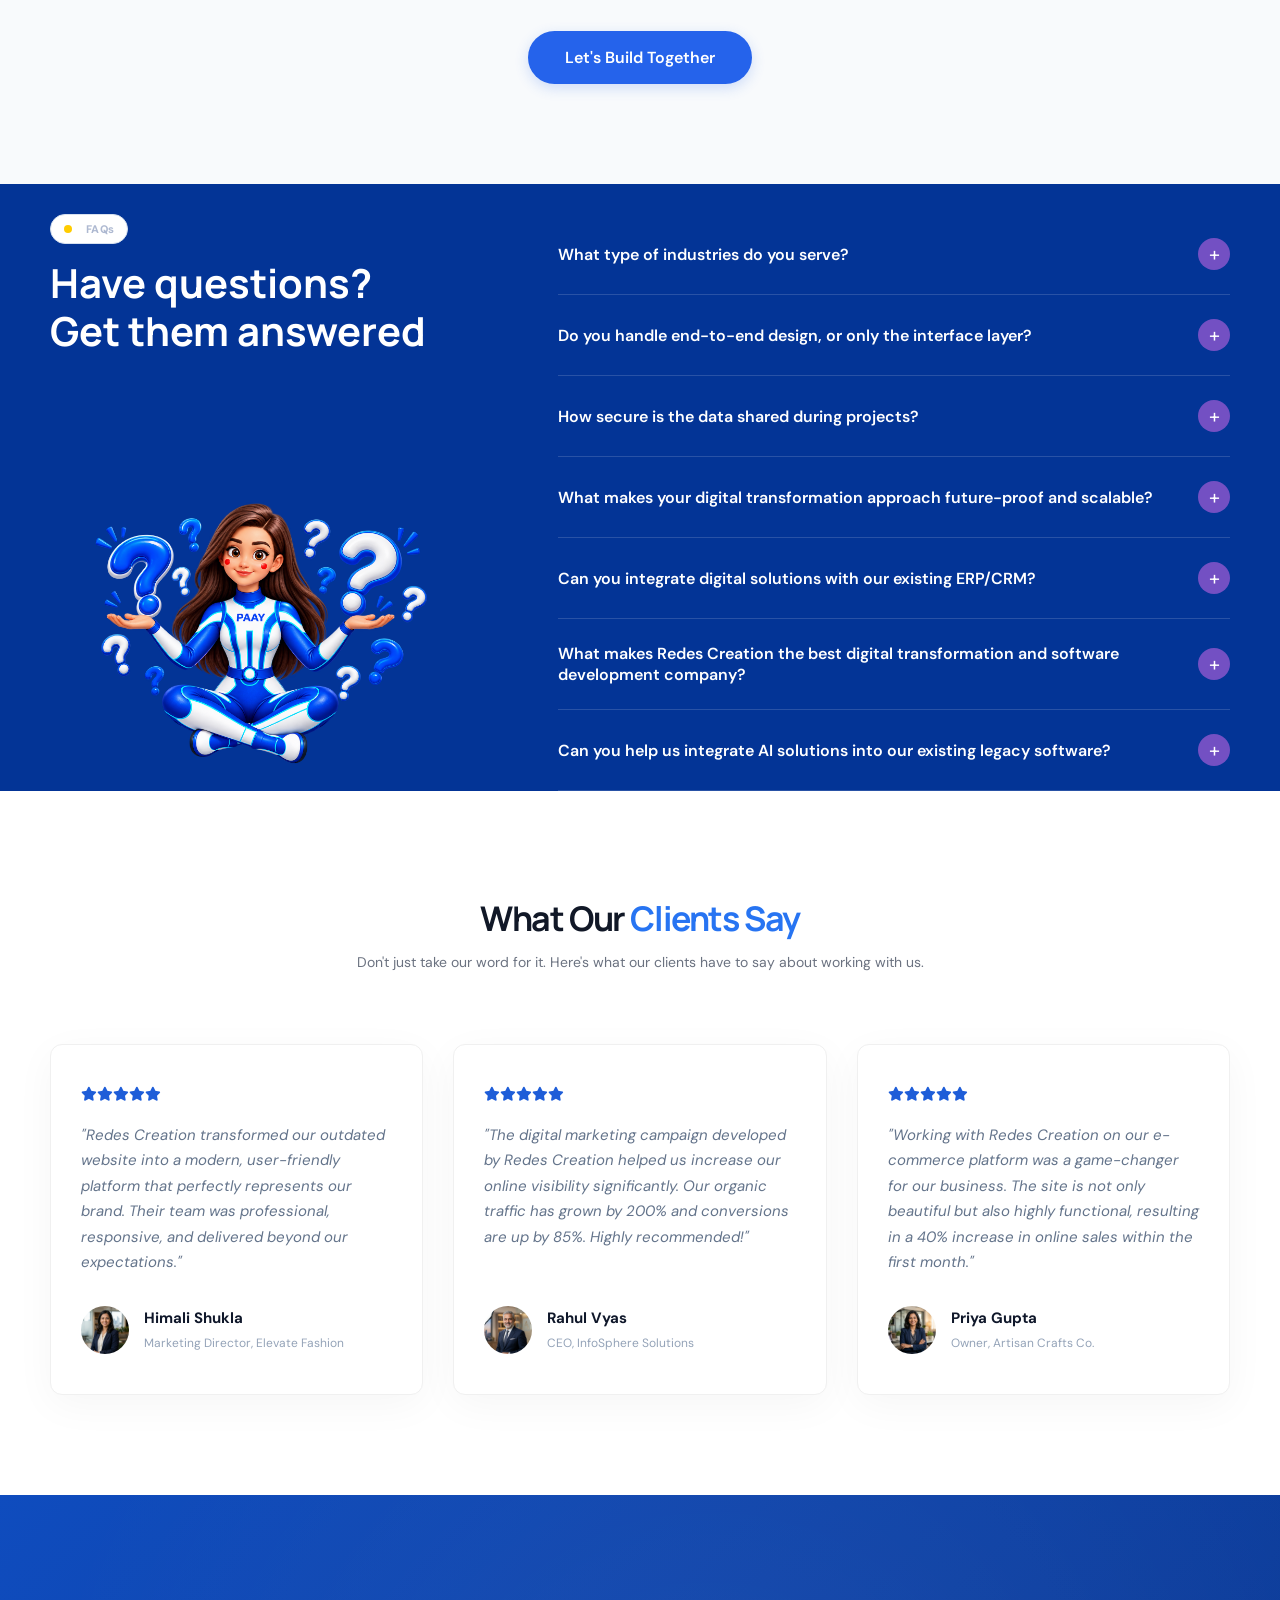
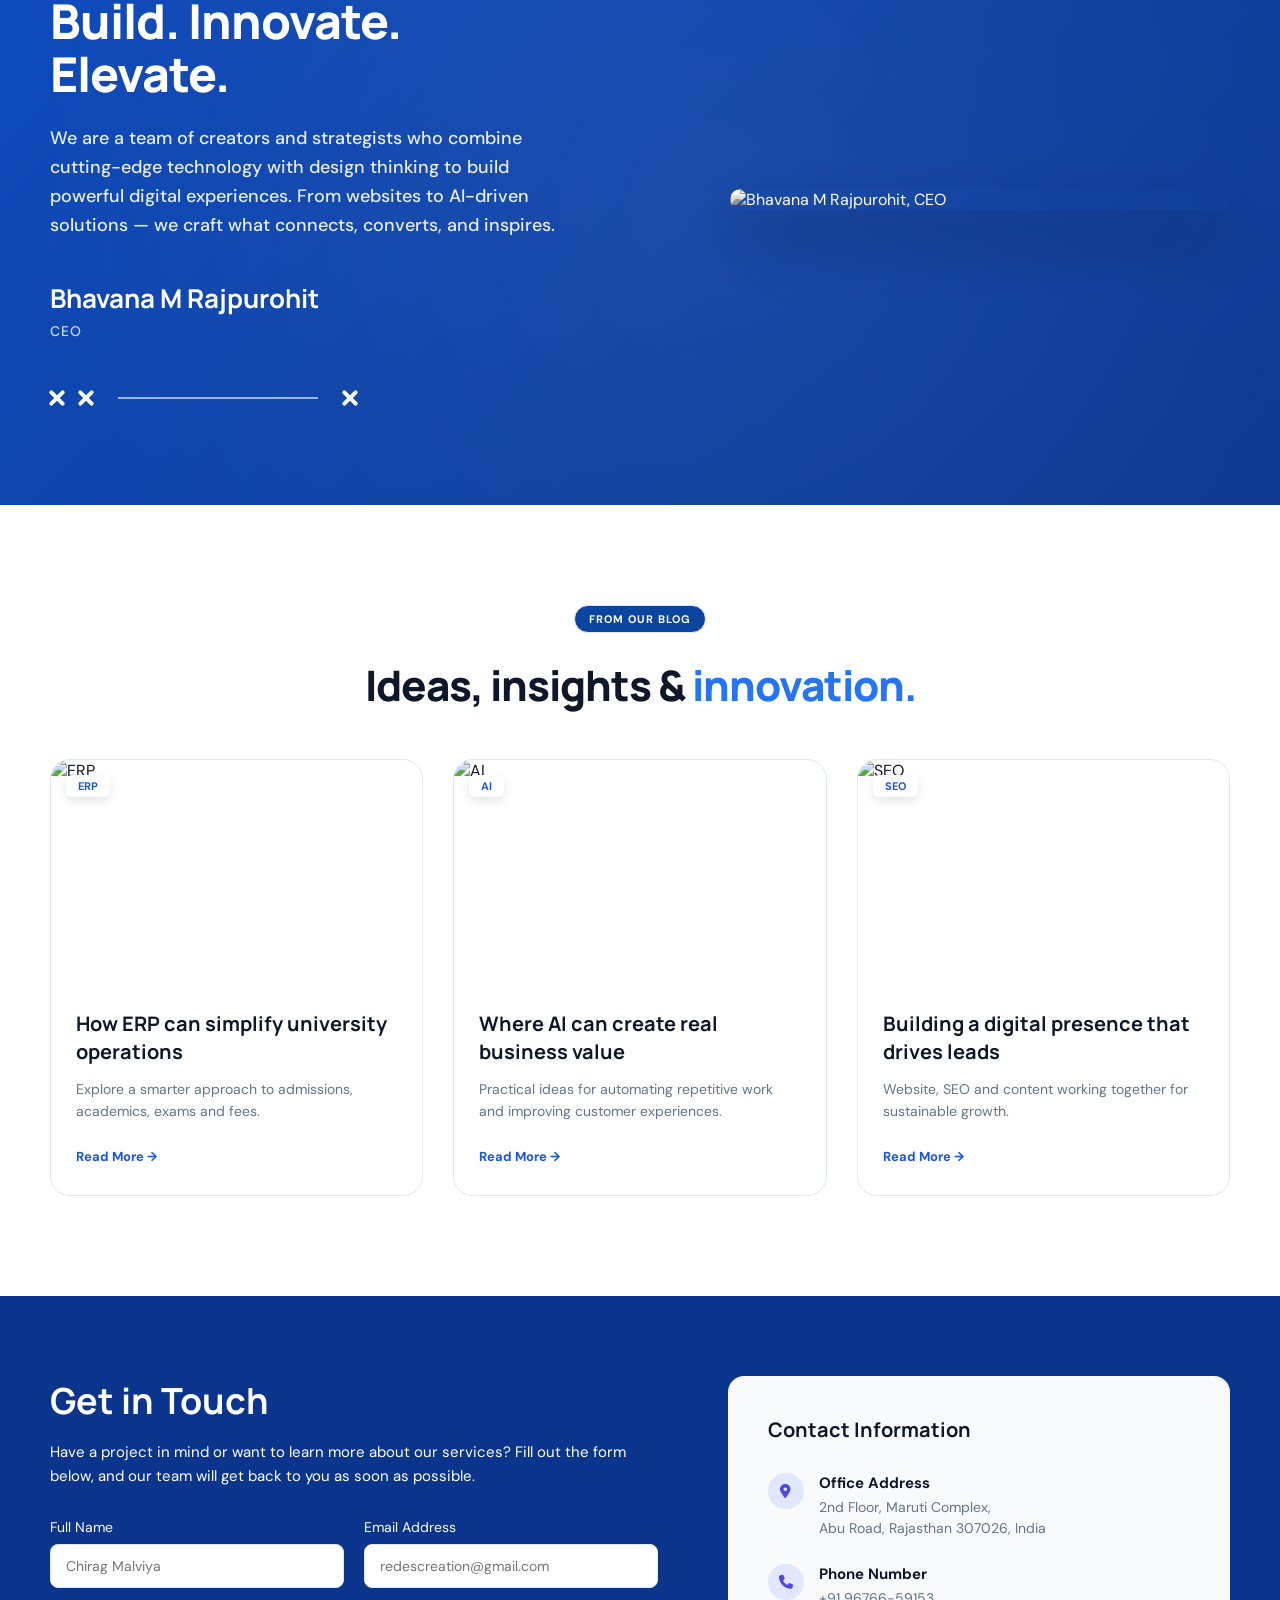
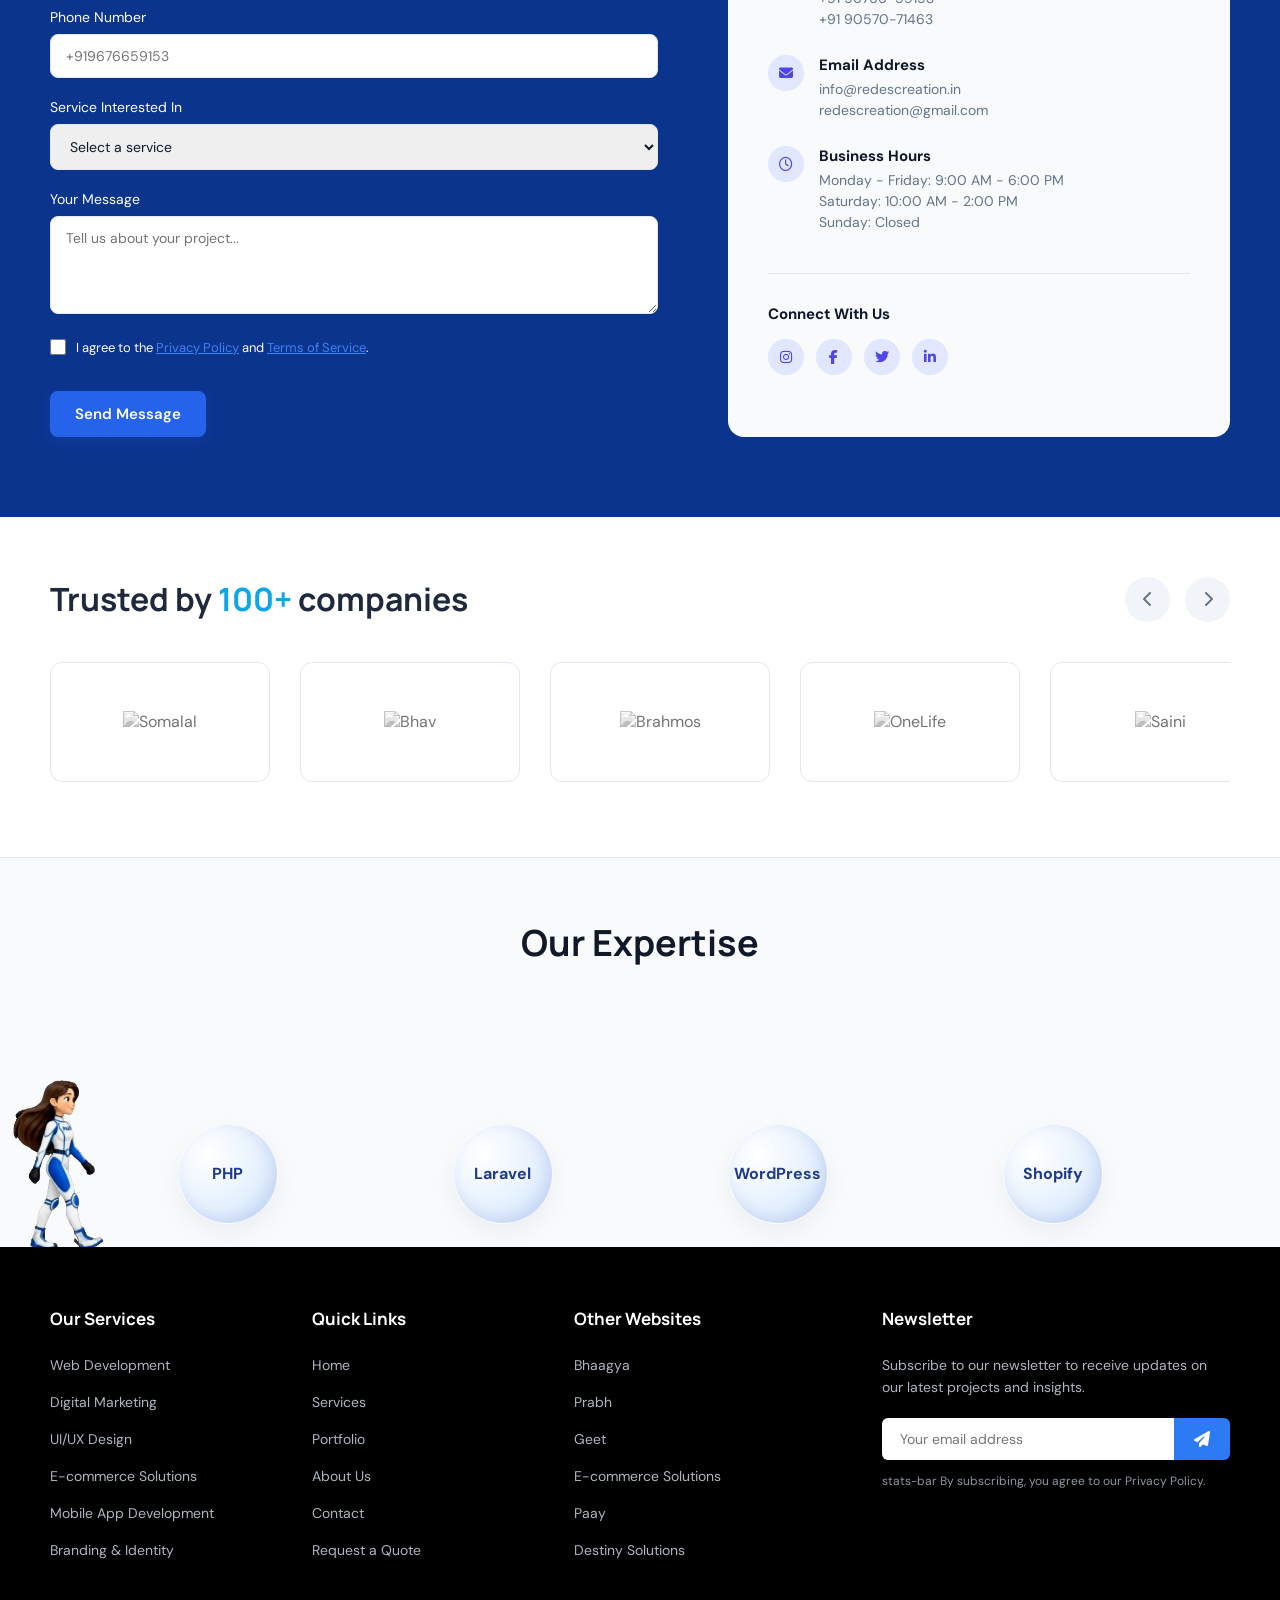
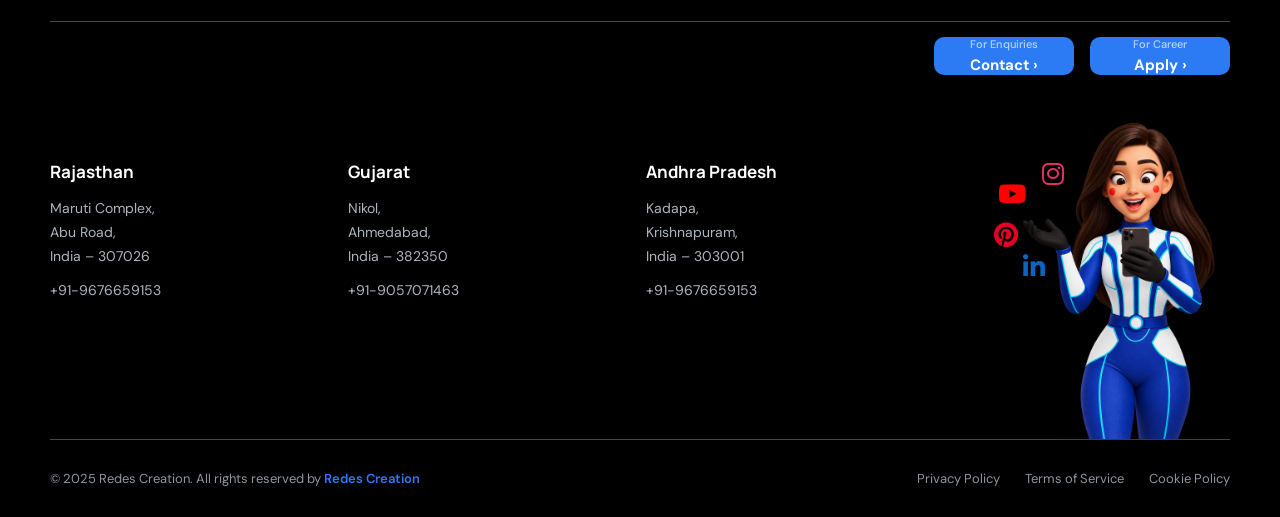
==== commit ae6a6dd5: "update" ====
--- a/index.html
+++ b/index.html
@@ -39,7 +39,7 @@
           <a href="pages/work.html">Work</a>
           <a href="#about">About Us</a>
           <a href="#blog">Blog</a>
-          <a href="pages/contact.html">Contact</a>
+          <a href=".pages/contact.html">Contact</a>
         </nav>
         <a class="btn btn-primary nav-cta" href="../redes-creation-website/pages/contact.html"
           >Let's Talk <span>→</span></a
--- a/css/style.css
+++ b/css/style.css
@@ -1056,7 +1056,7 @@
   transform: scale(1.05);
 }
 .project-card div {
-padding: 22px 28px;
+  padding: 22px 28px;
   background: #091221;
   position: relative;
   z-index: 2;
@@ -2052,14 +2052,14 @@
     text-align: center;
   }
   .footer-top {
-    grid-template-columns: repeat(2, 1fr);
+    grid-template-columns: repeat(3, 1fr);
   }
   .locations-wrap {
-    grid-template-columns: repeat(2, 1fr);
+    grid-template-columns: repeat(3, 1fr);
   }
   .footer-middle {
     flex-direction: column;
-    align-items: flex-start;
+    align-items: center;
   }
   .actions-wrap {
     align-items: flex-start;
@@ -3185,9 +3185,11 @@
     -webkit-touch-callout: none;
     -webkit-tap-highlight-color: transparent;
   }
-  
+
   /* Re-enable selection for inputs so users can type in forms */
-  input, textarea, select {
+  input,
+  textarea,
+  select {
     -webkit-user-select: auto;
     -moz-user-select: auto;
     -ms-user-select: auto;
@@ -3586,13 +3588,12 @@
   clip-path: inset(0 0 0 0);
 }
 
-
 .arc-1,
 .arc-2 {
   border-color: rgba(255, 255, 255, 0.25);
 }
 .arc-3 {
-  border-color: rgba(255, 255, 255, 0.25)
+  border-color: rgba(255, 255, 255, 0.25);
 }
 
 .process-step-blue h3 {
